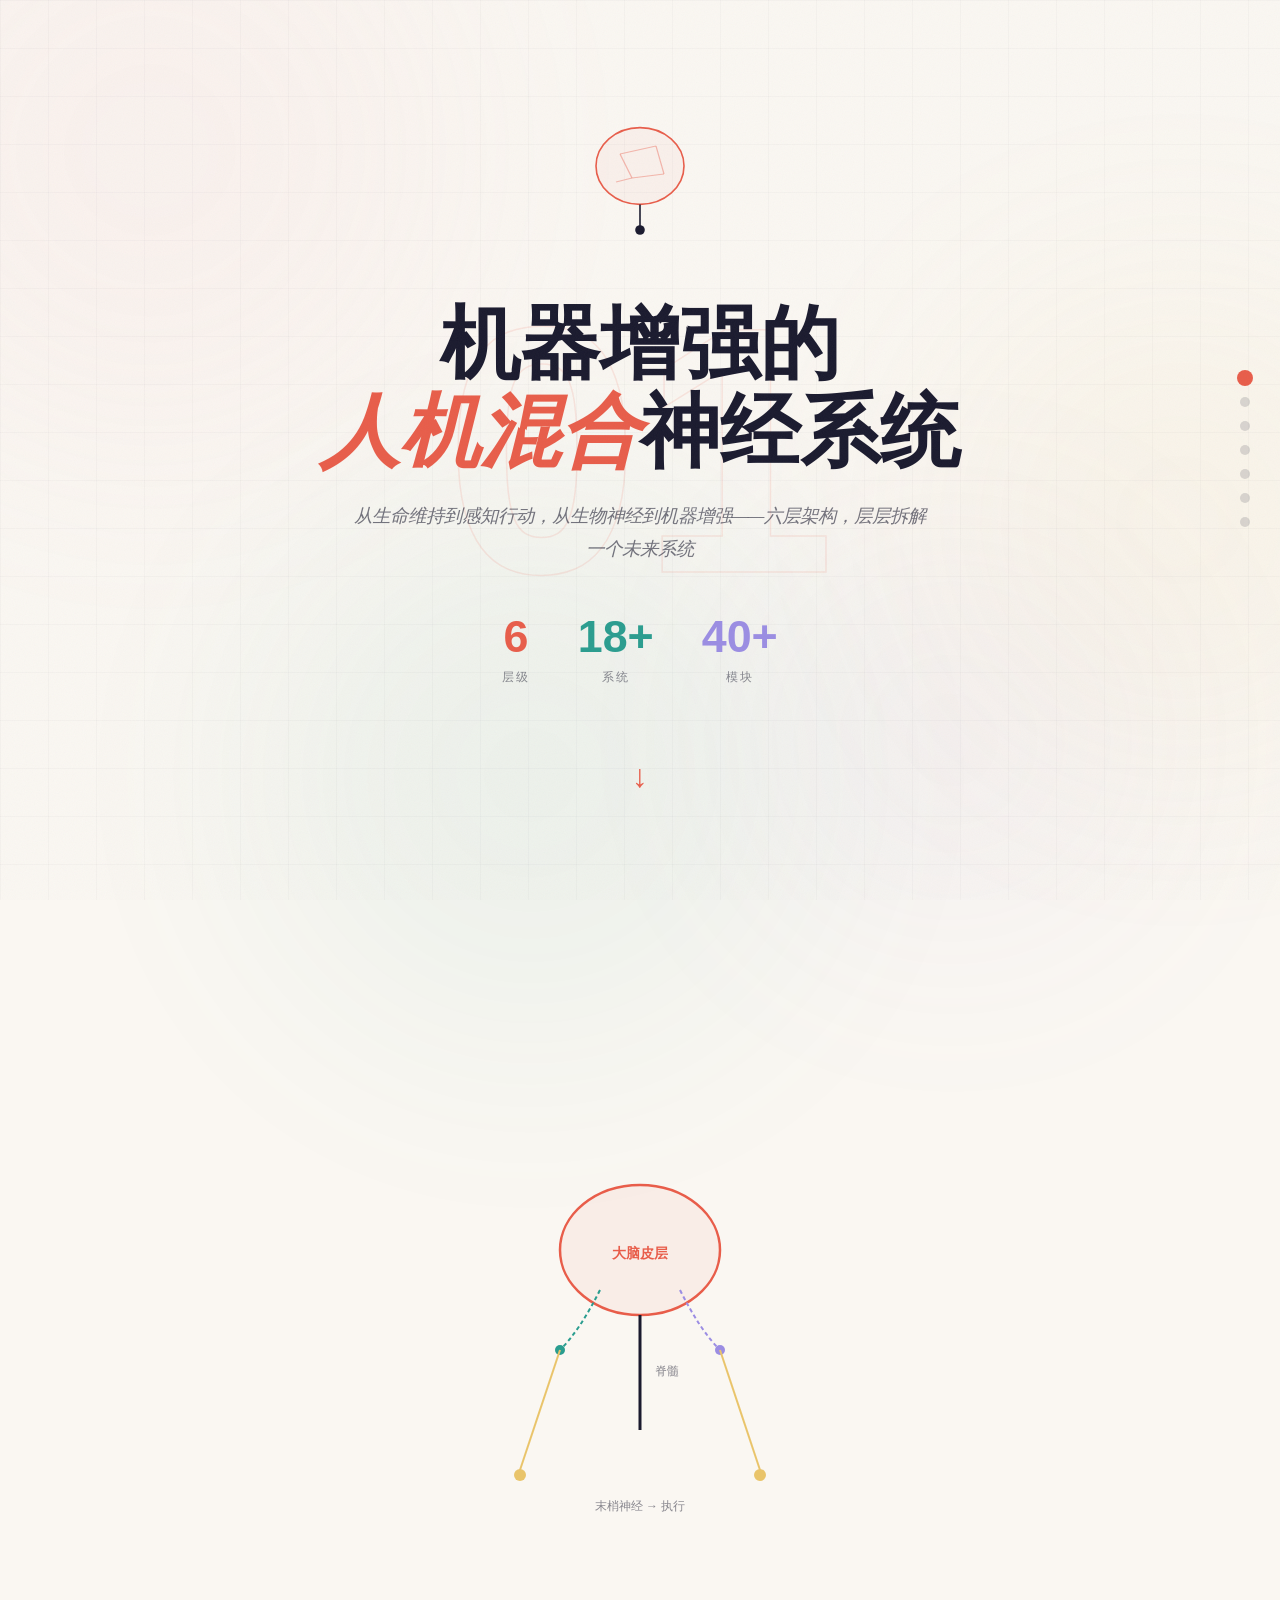
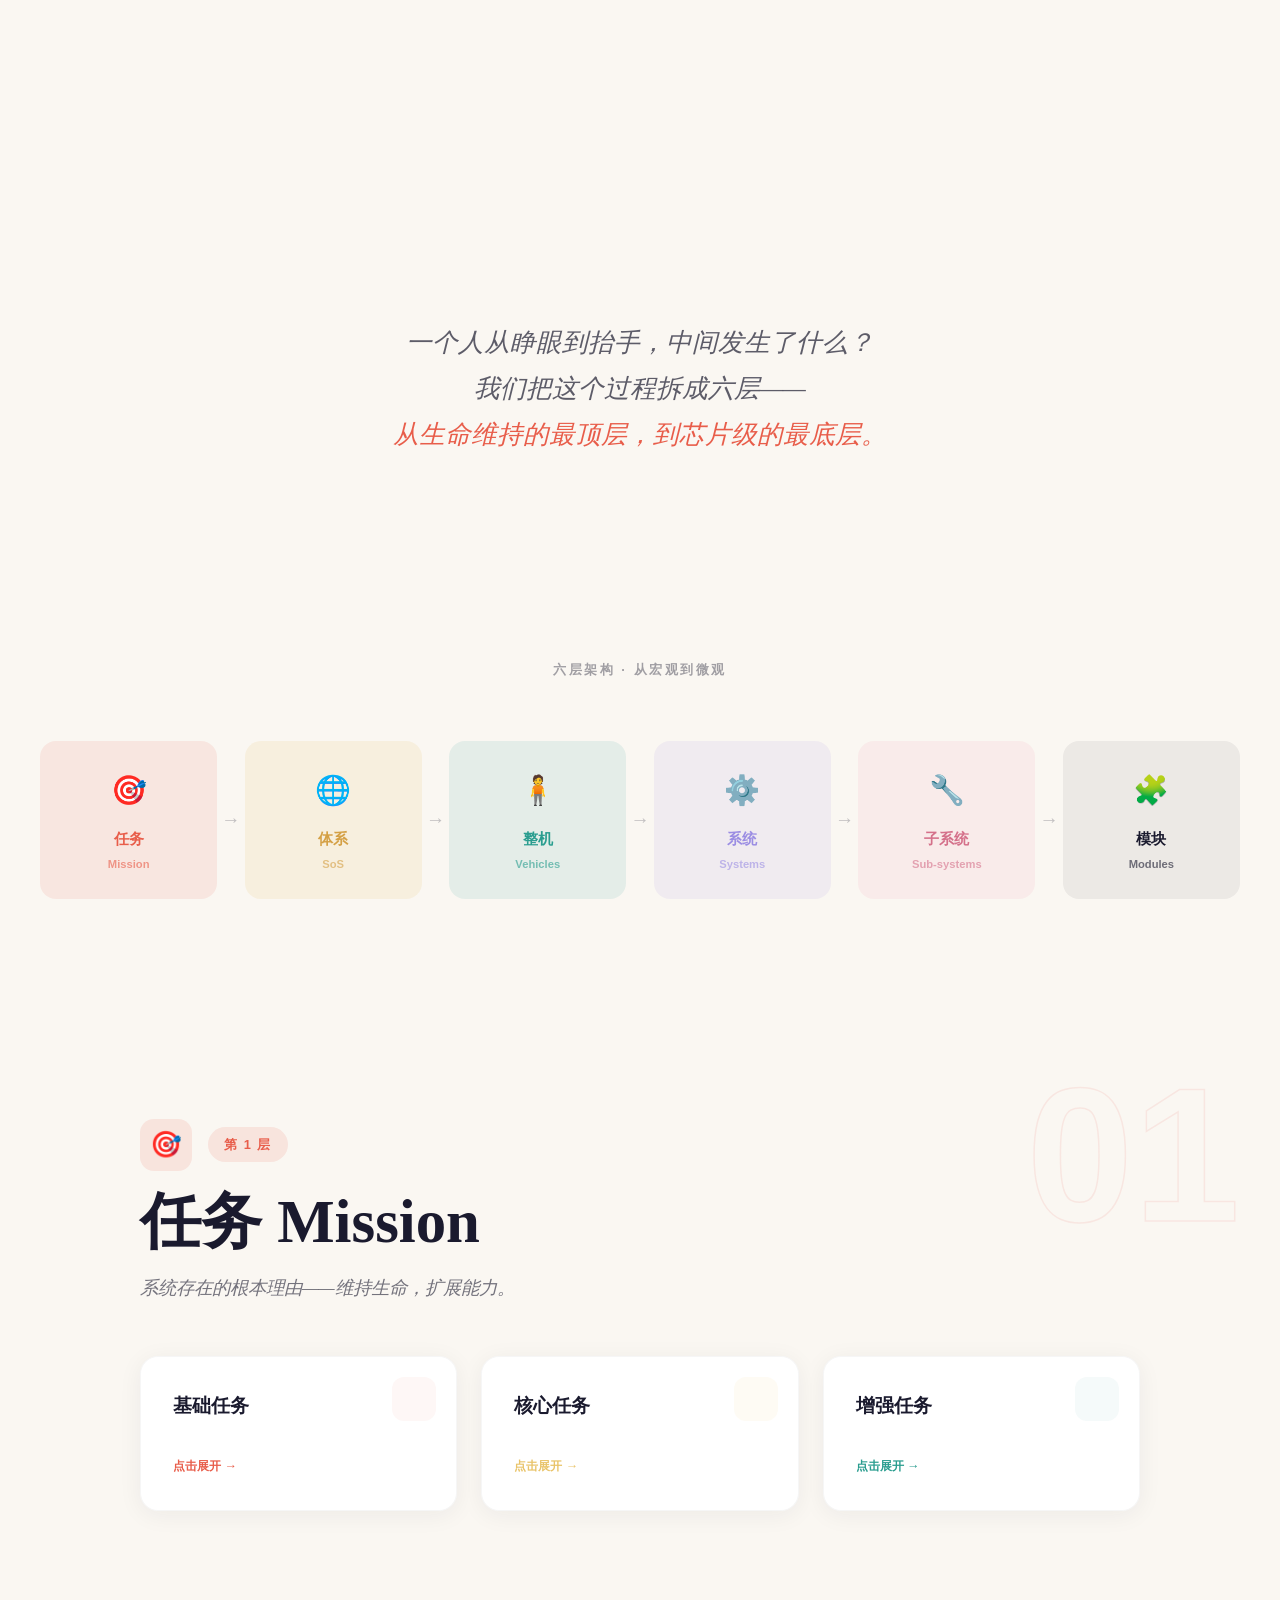
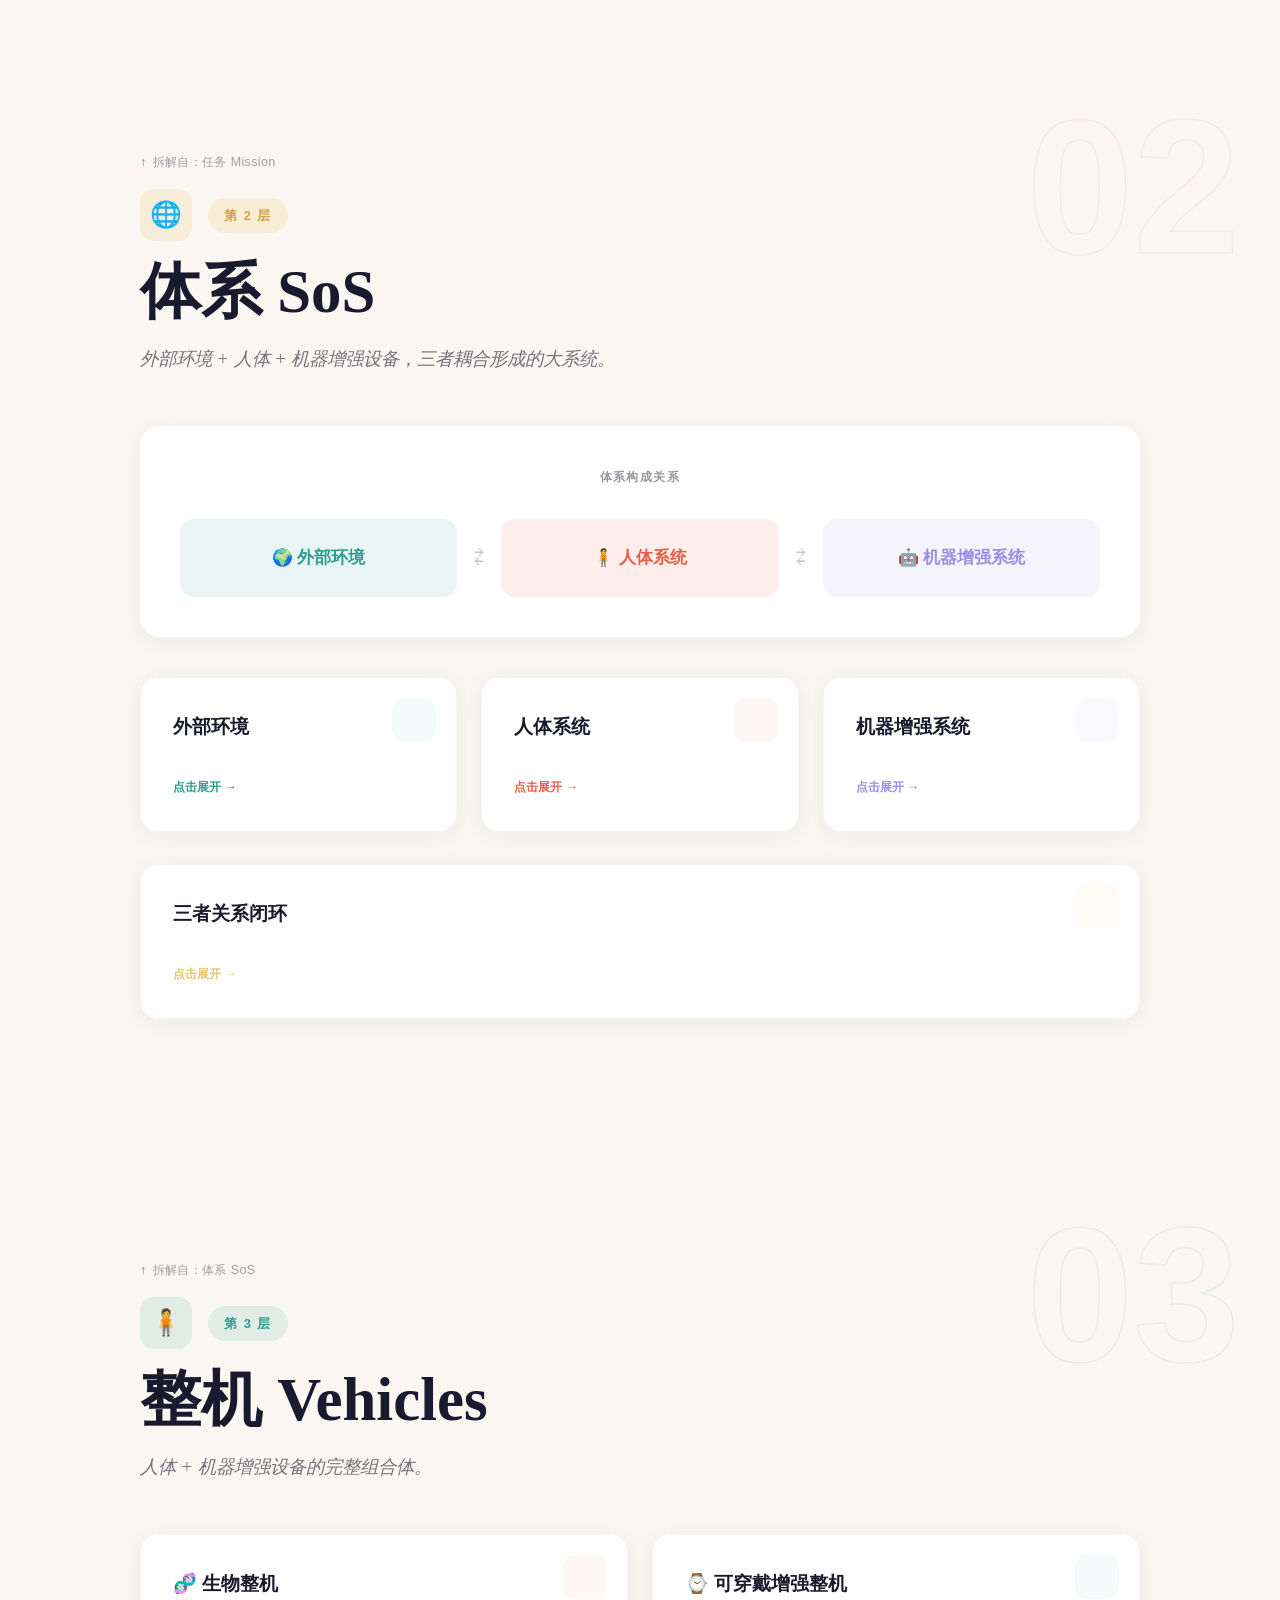
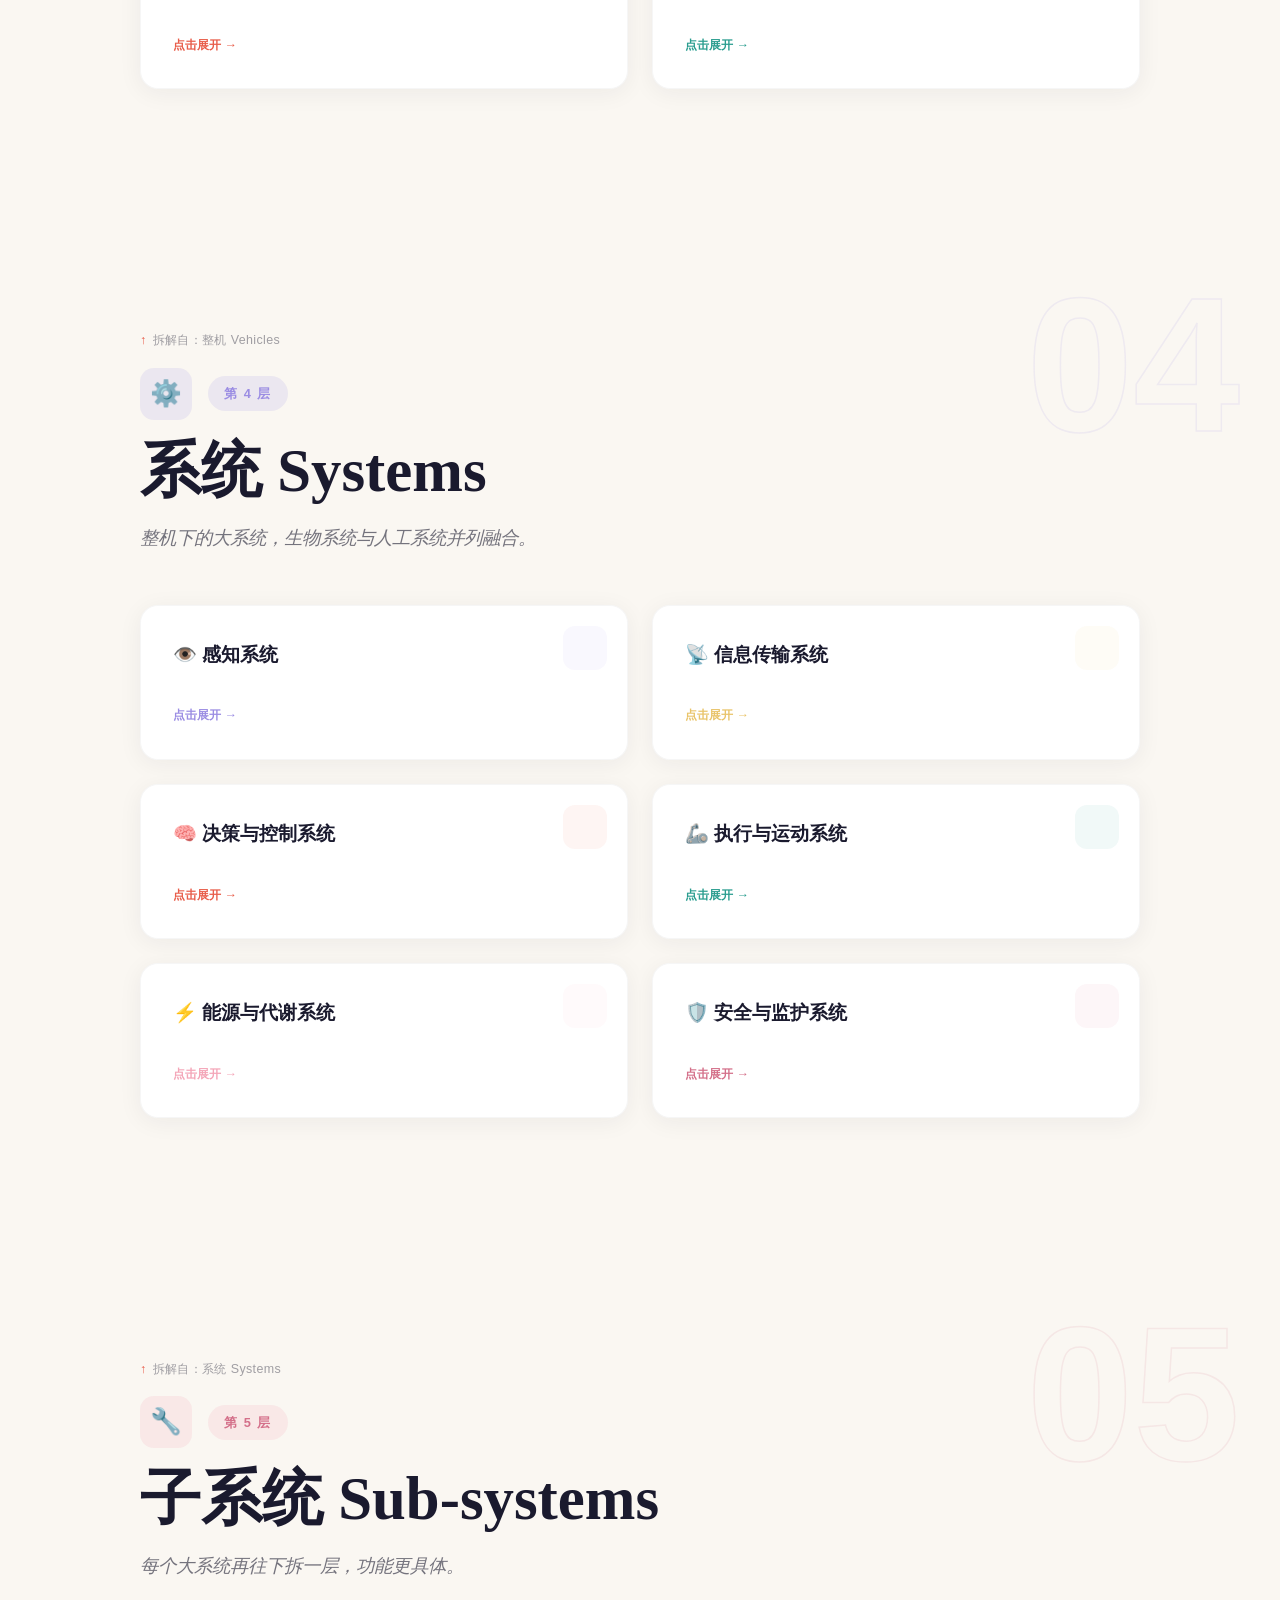
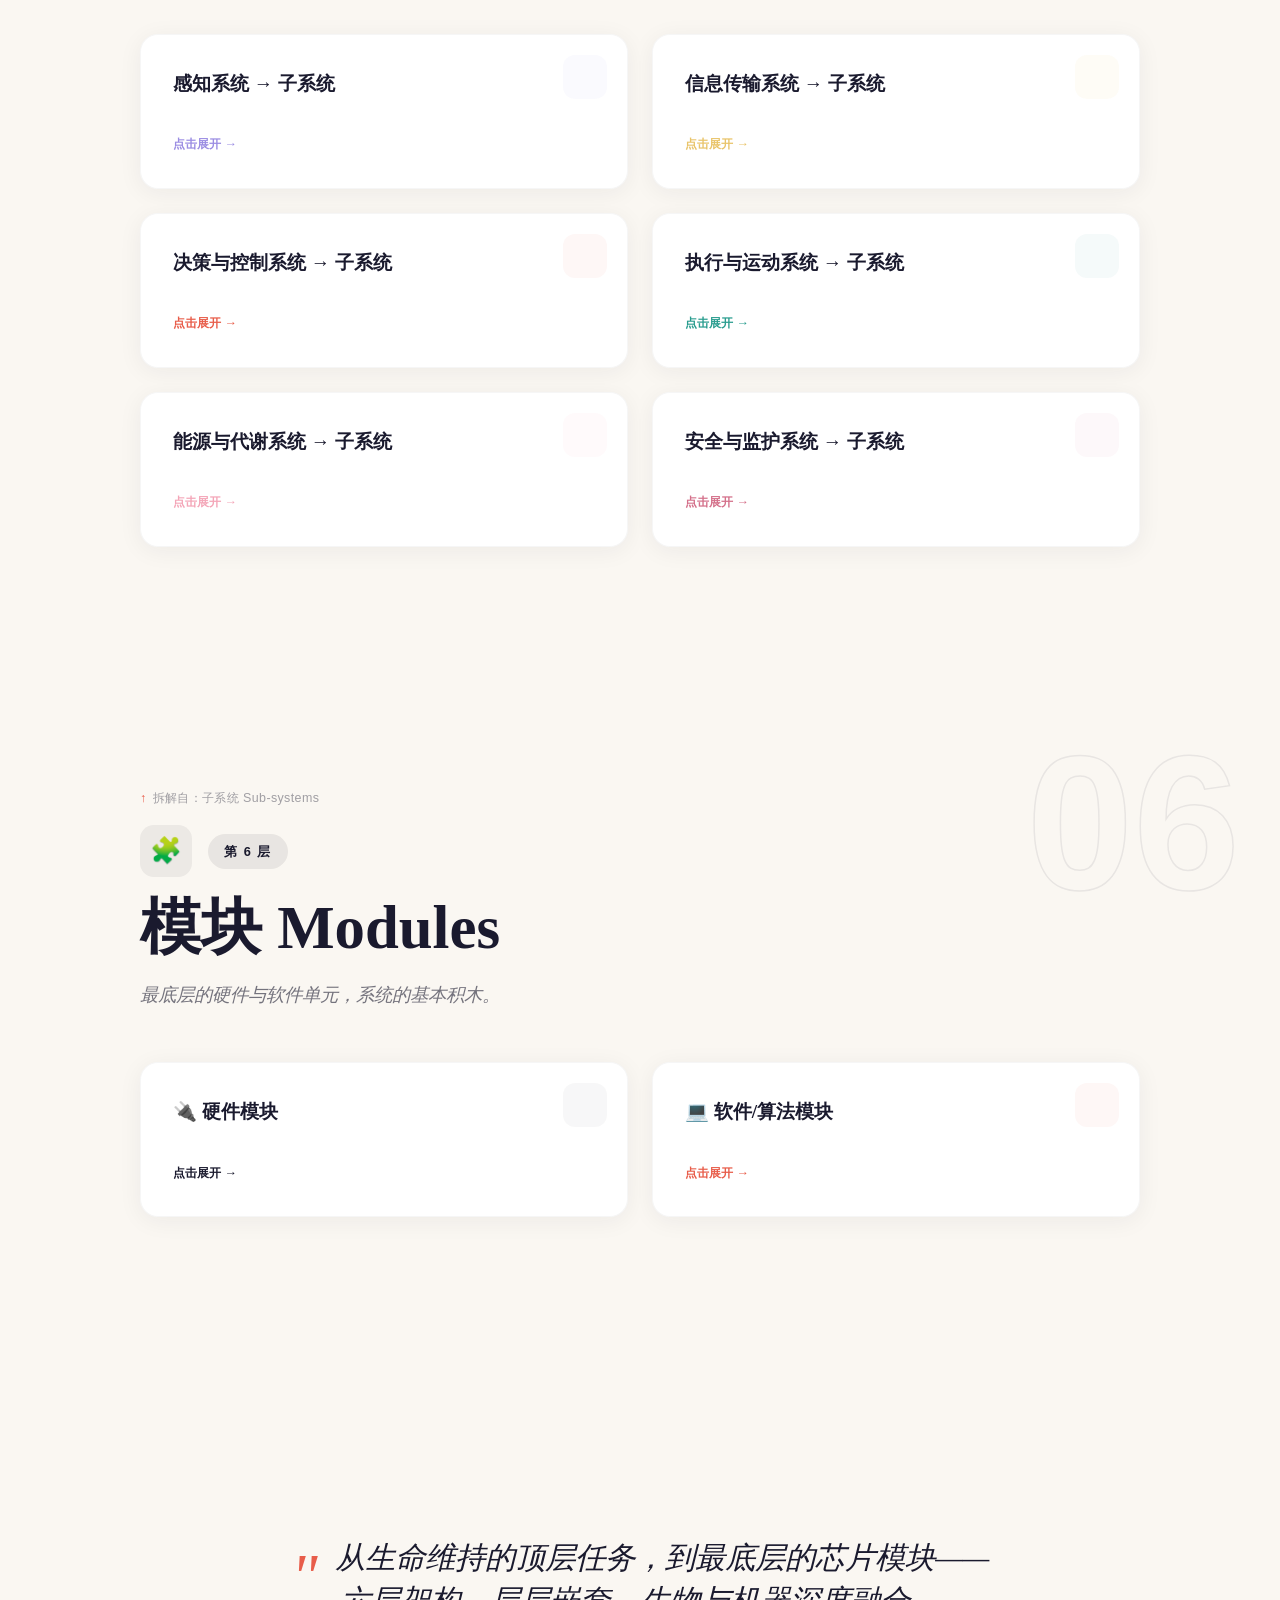
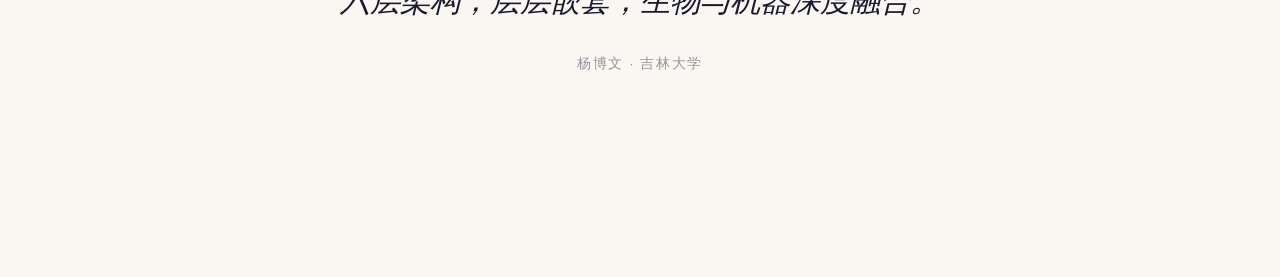
==== assignment1/index.html @ c796b241 "v6.2: 去掉深色反白+去掉右对齐+去掉右下角widget" ====
<!DOCTYPE html>
<html lang="zh-CN">
<head>
    <meta charset="UTF-8">
    <meta name="viewport" content="width=device-width, initial-scale=1.0">
    <title>机器增强的人机混合神经系统</title>
    <style>
        * { margin: 0; padding: 0; box-sizing: border-box; }

        :root {
            --cream: #faf7f2;
            --ink: #1a1a2e;
            --coral: #e85d4a;
            --teal: #2a9d8f;
            --sun: #e9c46a;
            --lavender: #9b8de3;
            --rose: #f4a6b8;
            --accent: var(--coral);
            --accent-rgb: 232, 93, 74;
        }

        html { scroll-behavior: smooth; }

        body {
            font-family: 'Georgia', 'Noto Serif SC', serif;
            background: var(--cream);
            color: var(--ink);
            line-height: 1.8;
            overflow-x: hidden;
            transition: background 0.8s ease;
        }

        /* 噪点颗粒层 */
        .grain {
            position: fixed;
            top: 0; left: 0; width: 100%; height: 100%;
            pointer-events: none;
            z-index: 9998;
            opacity: 0.04;
            background-image: url("data:image/svg+xml,%3Csvg viewBox='0 0 256 256' xmlns='http://www.w3.org/2000/svg'%3E%3Cfilter id='n'%3E%3CfeTurbulence type='fractalNoise' baseFrequency='0.9' numOctaves='4' stitchTiles='stitch'/%3E%3C/filter%3E%3Crect width='100%25' height='100%25' filter='url(%23n)'/%3E%3C/svg%3E");
            background-size: 256px 256px;
        }

        /* 背景网格 */
        body::before {
            content: '';
            position: fixed;
            top: 0; left: 0; width: 100%; height: 100%;
            background-image: 
                linear-gradient(rgba(26,26,46,0.025) 1px, transparent 1px),
                linear-gradient(90deg, rgba(26,26,46,0.025) 1px, transparent 1px);
            background-size: 48px 48px;
            z-index: -2;
        }

        /* 背景 blob - 极淡 */
        .bg-blob {
            position: fixed;
            border-radius: 50%;
            filter: blur(120px);
            opacity: 0.06;
            z-index: -1;
        }
        .blob-1 { width: 600px; height: 600px; background: var(--rose); top: -150px; left: -150px; }
        .blob-2 { width: 500px; height: 500px; background: var(--sun); top: 30%; right: -150px; }
        .blob-3 { width: 550px; height: 550px; background: var(--teal); bottom: -150px; left: 20%; }
        .blob-4 { width: 400px; height: 400px; background: var(--lavender); top: 60%; right: 10%; }

        /* 进度条 */
        .progress-bar {
            position: fixed;
            top: 0; left: 0;
            height: 3px;
            background: var(--accent);
            z-index: 1000;
            width: 0%;
            transition: width 0.1s ease, background 0.5s ease;
        }

        /* 侧边导航 */
        .side-nav {
            position: fixed;
            right: 30px;
            top: 50%;
            transform: translateY(-50%);
            display: flex;
            flex-direction: column;
            gap: 14px;
            z-index: 100;
        }
        .nav-dot {
            width: 10px; height: 10px;
            border-radius: 50%;
            background: rgba(26,26,46,0.15);
            cursor: pointer;
            transition: all 0.3s ease;
            position: relative;
        }
        .nav-dot:hover, .nav-dot.active {
            background: var(--accent);
            transform: scale(1.6);
            transition: background 0.5s ease;
        }
        .nav-dot::after {
            content: attr(data-label);
            position: absolute;
            right: 22px; top: 50%;
            transform: translateY(-50%);
            font-size: 0.72rem;
            white-space: nowrap;
            opacity: 0;
            transition: opacity 0.3s;
            background: var(--ink);
            color: white;
            padding: 4px 10px;
            border-radius: 4px;
            font-family: sans-serif;
        }
        .nav-dot:hover::after { opacity: 1; }

        /* Hero */
        .hero {
            min-height: 200vh;
            display: flex;
            flex-direction: column;
            position: relative;
        }

        .hero-top {
            min-height: 100vh;
            display: flex;
            flex-direction: column;
            justify-content: center;
            align-items: center;
            text-align: center;
            padding: 40px 20px;
        }

        /* 解剖层 */
        .hero-dissect {
            min-height: 100vh;
            display: flex;
            align-items: center;
            justify-content: center;
            padding: 40px 20px;
            position: sticky;
            top: 0;
        }
        .dissect-stage {
            position: relative;
            width: 100%;
            max-width: 600px;
            height: 400px;
        }
        .dissect-svg {
            width: 100%;
            height: 100%;
        }
        .dissect-label {
            position: absolute;
            font-family: sans-serif;
            font-size: 0.85rem;
            color: rgba(26,26,46,0.5);
            letter-spacing: 0.05em;
            opacity: 0;
            transition: opacity 0.5s ease;
        }
        .dissect-label.visible { opacity: 1; }
        .dissect-label.l1 { top: 10%; left: 10%; }
        .dissect-label.l2 { top: 35%; right: 10%; }
        .dissect-label.l3 { bottom: 20%; left: 15%; }

        /* 解剖各层 */
        .dissect-brain, .dissect-nerve, .dissect-spine, .dissect-limb {
            opacity: 0;
            transition: opacity 0.6s ease;
        }
        .dissect-brain.visible, .dissect-nerve.visible, .dissect-spine.visible, .dissect-limb.visible {
            opacity: 1;
        }

        /* 描边空心大字 */
        .hero-number-outline {
            position: absolute;
            font-size: 22rem;
            font-weight: 900;
            color: transparent;
            -webkit-text-stroke: 1.5px rgba(232,93,74,0.12);
            line-height: 1;
            z-index: 0;
            font-family: sans-serif;
        }

        .hero-visual {
            margin-bottom: 36px;
            position: relative;
            z-index: 1;
        }
        .hero-visual svg {
            width: 160px;
            height: 160px;
        }

        /* 神经网络动画 */
        .neural-node {
            fill: var(--coral);
            opacity: 0;
            animation: nodePulse 3s ease-in-out infinite;
        }
        .neural-node:nth-child(1) { animation-delay: 0s; }
        .neural-node:nth-child(2) { animation-delay: 0.5s; }
        .neural-node:nth-child(3) { animation-delay: 1s; }
        .neural-node:nth-child(4) { animation-delay: 1.5s; }
        .neural-node:nth-child(5) { animation-delay: 2s; }

        @keyframes nodePulse {
            0%, 100% { opacity: 0.3; r: 4; }
            50% { opacity: 1; r: 6; }
        }

        .neural-line {
            stroke: var(--accent);
            stroke-width: 1.5;
            opacity: 0.4;
            stroke-dasharray: 100;
            stroke-dashoffset: 100;
            animation: drawLine 2s ease-out forwards;
        }
        .neural-line:nth-of-type(1) { animation-delay: 0.2s; }
        .neural-line:nth-of-type(2) { animation-delay: 0.5s; }
        .neural-line:nth-of-type(3) { animation-delay: 0.8s; }
        .neural-line:nth-of-type(4) { animation-delay: 1.1s; }
        .neural-line:nth-of-type(5) { animation-delay: 1.4s; }

        @keyframes drawLine {
            to { stroke-dashoffset: 0; }
        }

        .signal-pulse {
            fill: var(--coral);
            opacity: 0;
        }
        .signal-pulse.animate {
            animation: signalFlow 2s ease-in-out infinite;
        }
        @keyframes signalFlow {
            0% { opacity: 0; transform: translateY(0); }
            20% { opacity: 1; }
            80% { opacity: 1; }
            100% { opacity: 0; transform: translateY(60px); }
        }

        .hero h1 {
            font-size: clamp(2.5rem, 8vw, 5rem);
            font-weight: 700;
            line-height: 1.1;
            margin-bottom: 24px;
            max-width: 900px;
            position: relative;
            z-index: 1;
        }
        .hero h1 em {
            font-style: italic;
            color: var(--accent);
            transition: color 0.5s ease;
        }
        .hero-sub {
            font-size: 1.15rem;
            color: rgba(26,26,46,0.6);
            max-width: 580px;
            margin-bottom: 48px;
            font-style: italic;
            position: relative;
            z-index: 1;
        }

        .hero-stats {
            display: flex;
            gap: 48px;
            margin-bottom: 60px;
            position: relative;
            z-index: 1;
        }
        .stat-item { text-align: center; }
        .stat-num {
            font-size: 2.8rem;
            font-weight: 700;
            line-height: 1;
            margin-bottom: 8px;
            font-family: sans-serif;
        }
        .stat-label {
            font-family: sans-serif;
            font-size: 0.75rem;
            color: rgba(26,26,46,0.5);
            letter-spacing: 0.15em;
            text-transform: uppercase;
        }
        .stat-item:nth-child(1) .stat-num { color: var(--coral); }
        .stat-item:nth-child(2) .stat-num { color: var(--teal); }
        .stat-item:nth-child(3) .stat-num { color: var(--lavender); }

        .hero-arrow {
            font-size: 2rem;
            color: var(--accent);
            animation: bounce 2s infinite;
            transition: color 0.5s ease;
        }
        @keyframes bounce {
            0%, 20%, 50%, 80%, 100% { transform: translateY(0); }
            40% { transform: translateY(-15px); }
            60% { transform: translateY(-7px); }
        }

        /* 导言 */
        .intro-section {
            padding: 120px 40px;
            text-align: center;
        }
        .intro-container {
            max-width: 700px;
            margin: 0 auto;
        }
        .intro-text {
            font-size: 1.6rem;
            line-height: 1.8;
            color: rgba(26,26,46,0.7);
            font-style: italic;
        }
        .intro-text em {
            color: var(--accent);
            font-style: italic;
        }

        /* 层级总览 - 横向流程图 */
        .overview-section {
            padding: 80px 40px;
            position: relative;
        }
        .overview-container {
            max-width: 1200px;
            margin: 0 auto;
        }
        .overview-title {
            text-align: center;
            font-family: sans-serif;
            font-size: 0.8rem;
            letter-spacing: 0.2em;
            text-transform: uppercase;
            color: rgba(26,26,46,0.4);
            margin-bottom: 40px;
            font-weight: 600;
        }
        .flowchart {
            display: flex;
            align-items: stretch;
            gap: 0;
            overflow-x: auto;
            padding: 20px 0;
        }
        .flow-node {
            flex: 1;
            min-width: 140px;
            text-align: center;
            padding: 24px 16px;
            border-radius: 16px;
            font-weight: 600;
            cursor: pointer;
            transition: all 0.3s ease;
            position: relative;
        }
        .flow-node:hover {
            transform: translateY(-4px);
            box-shadow: 0 8px 24px rgba(26,26,46,0.1);
        }
        .flow-node .node-icon {
            font-size: 1.8rem;
            display: block;
            margin-bottom: 8px;
        }
        .flow-node .node-name {
            font-size: 0.95rem;
            font-family: sans-serif;
        }
        .flow-node .node-en {
            font-size: 0.7rem;
            opacity: 0.6;
            font-family: sans-serif;
            margin-top: 2px;
        }
        .flow-arrow {
            display: flex;
            align-items: center;
            color: rgba(26,26,46,0.25);
            font-size: 1.2rem;
            padding: 0 4px;
            flex-shrink: 0;
        }
        .flow-node.h1 { background: rgba(232,93,74,0.1); color: var(--coral); }
        .flow-node.h2 { background: rgba(233,196,106,0.15); color: #d4a045; }
        .flow-node.h3 { background: rgba(42,157,143,0.1); color: var(--teal); }
        .flow-node.h4 { background: rgba(155,141,227,0.1); color: var(--lavender); }
        .flow-node.h5 { background: rgba(244,166,184,0.15); color: #d4708a; }
        .flow-node.h6 { background: rgba(26,26,46,0.06); color: var(--ink); }

        /* 通用 layer section */
        .layer-section {
            padding: 120px 40px;
            position: relative;
        }
        .layer-section::before {
            content: attr(data-number);
            position: absolute;
            right: 40px;
            top: 60px;
            font-size: 12rem;
            font-weight: 900;
            color: transparent;
            -webkit-text-stroke: 1.5px var(--layer-stroke, rgba(232,93,74,0.1));
            line-height: 1;
            z-index: 0;
            font-family: sans-serif;
            transition: -webkit-text-stroke 0.5s ease;
        }
        .layer-container {
            max-width: 1000px;
            margin: 0 auto;
            width: 100%;
            position: relative;
            z-index: 1;
        }

        .layer-header {
            display: flex;
            align-items: center;
            gap: 16px;
            margin-bottom: 16px;
        }

        .layer-breadcrumb {
            font-family: sans-serif;
            font-size: 0.78rem;
            color: rgba(26,26,46,0.4);
            margin-bottom: 16px;
            letter-spacing: 0.03em;
        }
        .layer-breadcrumb .crumb-arrow {
            color: var(--accent);
            margin-right: 6px;
        }
        .layer-icon {
            width: 52px;
            height: 52px;
            border-radius: 14px;
            display: flex;
            align-items: center;
            justify-content: center;
            font-size: 1.6rem;
            flex-shrink: 0;
        }
        .layer-number {
            font-family: sans-serif;
            font-size: 0.8rem;
            font-weight: 700;
            letter-spacing: 0.12em;
            display: inline-block;
            padding: 6px 16px;
            border-radius: 20px;
        }

        .layer-1 { --layer-color: rgba(232,93,74,0.08); --layer-stroke: rgba(232,93,74,0.1); }
        .layer-1 .layer-number { background: rgba(232,93,74,0.12); color: var(--coral); }
        .layer-1 .layer-icon { background: rgba(232,93,74,0.12); }

        .layer-2 { --layer-color: rgba(233,196,106,0.1); --layer-stroke: rgba(212,160,69,0.12); }
        .layer-2 .layer-number { background: rgba(233,196,106,0.18); color: #d4a045; }
        .layer-2 .layer-icon { background: rgba(233,196,106,0.18); }

        .layer-3 { --layer-color: rgba(42,157,143,0.08); --layer-stroke: rgba(42,157,143,0.1); }
        .layer-3 .layer-number { background: rgba(42,157,143,0.12); color: var(--teal); }
        .layer-3 .layer-icon { background: rgba(42,157,143,0.12); }

        .layer-4 { --layer-color: rgba(155,141,227,0.1); --layer-stroke: rgba(155,141,227,0.12); }
        .layer-4 .layer-number { background: rgba(155,141,227,0.15); color: var(--lavender); }
        .layer-4 .layer-icon { background: rgba(155,141,227,0.15); }

        .layer-5 { --layer-color: rgba(244,166,184,0.1); --layer-stroke: rgba(212,112,138,0.12); }
        .layer-5 .layer-number { background: rgba(244,166,184,0.18); color: #d4708a; }
        .layer-5 .layer-icon { background: rgba(244,166,184,0.18); }

        .layer-6 { --layer-color: rgba(26,26,46,0.05); --layer-stroke: rgba(26,26,46,0.08); }
        .layer-6 .layer-number { background: rgba(26,26,46,0.08); color: var(--ink); }
        .layer-6 .layer-icon { background: rgba(26,26,46,0.06); }

        .layer-title {
            font-size: clamp(2.2rem, 5.5vw, 3.8rem);
            font-weight: 700;
            margin-bottom: 16px;
            line-height: 1.15;
        }
        .layer-desc {
            font-size: 1.15rem;
            color: rgba(26,26,46,0.6);
            margin-bottom: 50px;
            max-width: 620px;
            font-style: italic;
        }

        /* 卡片 */
        .cards-grid {
            display: grid;
            gap: 24px;
        }
        .cards-2 { grid-template-columns: repeat(2, 1fr); }
        .cards-3 { grid-template-columns: repeat(3, 1fr); }

        .interactive-card {
            background: white;
            border-radius: 18px;
            padding: 32px;
            box-shadow: 0 4px 24px rgba(26,26,46,0.06);
            cursor: pointer;
            transition: all 0.4s cubic-bezier(0.175,0.885,0.32,1.275);
            position: relative;
            overflow: hidden;
            border: 1px solid rgba(26,26,46,0.04);
        }
        .interactive-card::before {
            content: '';
            position: absolute;
            top: 0; left: 0;
            width: 100%; height: 4px;
            background: var(--card-accent, var(--coral));
            transform: scaleX(0);
            transform-origin: left;
            transition: transform 0.4s ease;
        }
        .interactive-card::after {
            content: '';
            position: absolute;
            top: 20px; right: 20px;
            width: 44px; height: 44px;
            border-radius: 12px;
            background: var(--card-bg, rgba(232,93,74,0.08));
            opacity: 0.6;
        }
        .interactive-card:hover {
            transform: translateY(-6px);
            box-shadow: 0 16px 48px rgba(26,26,46,0.12);
        }
        .interactive-card:hover::before { transform: scaleX(1); }

        .card-title {
            font-size: 1.2rem;
            font-weight: 700;
            margin-bottom: 16px;
            position: relative;
            z-index: 1;
        }
        .card-content {
            max-height: 0;
            overflow: hidden;
            transition: max-height 0.5s ease;
        }
        .interactive-card.expanded .card-content {
            max-height: 1000px;
        }
        .card-text {
            color: rgba(26,26,46,0.7);
            font-size: 0.95rem;
            line-height: 1.7;
            margin-bottom: 12px;
        }
        .card-list {
            list-style: none;
            margin-top: 12px;
        }
        .card-list li {
            padding: 6px 0;
            color: rgba(26,26,46,0.7);
            font-size: 0.95rem;
            padding-left: 20px;
            position: relative;
        }
        .card-list li::before {
            content: '';
            position: absolute;
            left: 0; top: 14px;
            width: 6px; height: 6px;
            border-radius: 50%;
            background: var(--card-accent, var(--coral));
        }
        .card-hint {
            font-family: sans-serif;
            font-size: 0.78rem;
            color: var(--card-accent, var(--coral));
            margin-top: 16px;
            font-weight: 600;
        }

        /* 关系图 */
        .relation-diagram {
            background: white;
            border-radius: 20px;
            padding: 40px;
            box-shadow: 0 4px 24px rgba(26,26,46,0.06);
            margin: 40px 0;
        }
        .relation-title {
            font-family: sans-serif;
            font-size: 0.78rem;
            letter-spacing: 0.12em;
            text-transform: uppercase;
            color: rgba(26,26,46,0.45);
            text-align: center;
            margin-bottom: 30px;
            font-weight: 600;
        }
        .relation-flow {
            display: flex;
            justify-content: space-between;
            align-items: center;
            gap: 16px;
            flex-wrap: wrap;
        }
        .relation-node {
            flex: 1;
            min-width: 120px;
            text-align: center;
            padding: 24px 20px;
            border-radius: 14px;
            font-weight: 600;
            font-size: 1.05rem;
            transition: all 0.3s ease;
        }
        .relation-node:hover { transform: scale(1.05); }
        .relation-node.env { background: rgba(42,157,143,0.1); color: var(--teal); }
        .relation-node.body { background: rgba(232,93,74,0.1); color: var(--coral); }
        .relation-node.machine { background: rgba(155,141,227,0.1); color: var(--lavender); }
        .relation-arrow {
            font-size: 1.5rem;
            color: rgba(26,26,46,0.25);
        }

        /* 底部 */
        .footer {
            min-height: 60vh;
            display: flex;
            flex-direction: column;
            justify-content: center;
            align-items: center;
            text-align: center;
            padding: 100px 20px;
        }
        .footer-quote {
            font-size: 1.9rem;
            font-style: italic;
            max-width: 700px;
            margin-bottom: 30px;
            line-height: 1.4;
        }
        .footer-quote::before {
            content: '"';
            font-size: 4rem;
            color: var(--accent);
            line-height: 0;
            vertical-align: -30px;
            margin-right: 10px;
        }
        .footer-author {
            font-family: sans-serif;
            font-size: 0.85rem;
            color: rgba(26,26,46,0.45);
            letter-spacing: 0.12em;
        }

        /* 返回顶部 */
        .back-to-top {
            position: fixed;
            bottom: 30px;
            left: 30px;
            width: 46px;
            height: 46px;
            border-radius: 50%;
            background: var(--ink);
            color: white;
            display: flex;
            align-items: center;
            justify-content: center;
            font-size: 1.1rem;
            cursor: pointer;
            opacity: 0;
            visibility: hidden;
            transition: all 0.3s ease;
            z-index: 97;
            box-shadow: 0 4px 20px rgba(26,26,46,0.2);
            border: none;
        }
        .back-to-top.visible { opacity: 1; visibility: visible; }
        .back-to-top:hover { transform: translateY(-4px); background: var(--accent); }

        /* 滚动动画 */
        .reveal {
            opacity: 0;
            transform: translateY(40px);
            transition: opacity 0.8s ease, transform 0.8s ease;
        }
        .reveal.visible { opacity: 1; transform: translateY(0); }
        .reveal-delay-1 { transition-delay: 0.15s; }

        /* 响应式 */
        @media (max-width: 900px) {
            .side-nav { right: 12px; }
            .cards-2, .cards-3 { grid-template-columns: 1fr; }
            .layer-section { padding: 80px 24px; }
            .layer-section::before { font-size: 6rem; right: 16px; top: 30px; }
            .relation-flow { flex-direction: column; }
            .relation-arrow { transform: rotate(90deg); }
            .hero-stats { gap: 24px; }
            .stat-num { font-size: 1.8rem; }
            .flowchart { flex-direction: column; align-items: center; }
            .flow-arrow { transform: rotate(90deg); padding: 8px 0; }
            .flow-node { width: 100%; max-width: 280px; }
            .hero-number-outline { font-size: 10rem; }
        }
    </style>
</head>
<body>
    <div class="grain"></div>

    <div class="bg-blob blob-1" id="blob1"></div>
    <div class="bg-blob blob-2" id="blob2"></div>
    <div class="bg-blob blob-3" id="blob3"></div>
    <div class="bg-blob blob-4" id="blob4"></div>

    <div class="progress-bar" id="progressBar"></div>

    <nav class="side-nav">
        <div class="nav-dot active" data-target="hero" data-label="开头"></div>
        <div class="nav-dot" data-target="layer1" data-label="任务"></div>
        <div class="nav-dot" data-target="layer2" data-label="体系"></div>
        <div class="nav-dot" data-target="layer3" data-label="整机"></div>
        <div class="nav-dot" data-target="layer4" data-label="系统"></div>
        <div class="nav-dot" data-target="layer5" data-label="子系统"></div>
        <div class="nav-dot" data-target="layer6" data-label="模块"></div>
    </nav>

    <!-- Hero -->
    <section class="hero" id="hero">
        <div class="hero-top">
            <div class="hero-number-outline">01</div>
            
            <div class="hero-visual">
                <svg viewBox="0 0 200 200" fill="none" xmlns="http://www.w3.org/2000/svg">
                    <ellipse cx="100" cy="90" rx="55" ry="48" stroke="#e85d4a" stroke-width="2" fill="rgba(232,93,74,0.04)"/>
                    <line class="neural-line" x1="75" y1="75" x2="120" y2="65" stroke="#e85d4a" stroke-width="1.5"/>
                    <line class="neural-line" x1="75" y1="75" x2="90" y2="105" stroke="#2a9d8f" stroke-width="1.5"/>
                    <line class="neural-line" x1="120" y1="65" x2="130" y2="100" stroke="#9b8de3" stroke-width="1.5"/>
                    <line class="neural-line" x1="90" y1="105" x2="130" y2="100" stroke="#e9c46a" stroke-width="1.5"/>
                    <line class="neural-line" x1="90" y1="105" x2="70" y2="110" stroke="#f4a6b8" stroke-width="1.5"/>
                    <circle class="neural-node" cx="75" cy="75" r="5" fill="#e85d4a"/>
                    <circle class="neural-node" cx="120" cy="65" r="5" fill="#2a9d8f"/>
                    <circle class="neural-node" cx="90" cy="105" r="5" fill="#e9c46a"/>
                    <circle class="neural-node" cx="130" cy="100" r="5" fill="#9b8de3"/>
                    <circle class="neural-node" cx="70" cy="110" r="4" fill="#f4a6b8"/>
                    <line x1="100" y1="138" x2="100" y2="165" stroke="#1a1a2e" stroke-width="2"/>
                    <circle class="signal-pulse animate" cx="100" cy="140" r="4" fill="#e85d4a"/>
                    <circle cx="100" cy="170" r="6" fill="#1a1a2e"/>
                </svg>
            </div>

            <h1>机器增强的<br><em>人机混合</em>神经系统</h1>
            <p class="hero-sub">从生命维持到感知行动，从生物神经到机器增强——六层架构，层层拆解一个未来系统</p>
            
            <div class="hero-stats">
                <div class="stat-item">
                    <div class="stat-num" data-count="6">0</div>
                    <div class="stat-label">层级</div>
                </div>
                <div class="stat-item">
                    <div class="stat-num" data-count="18" data-suffix="+">0</div>
                    <div class="stat-label">系统</div>
                </div>
                <div class="stat-item">
                    <div class="stat-num" data-count="40" data-suffix="+">0</div>
                    <div class="stat-label">模块</div>
                </div>
            </div>

            <div class="hero-arrow">↓</div>
        </div>

        <!-- 解剖层：滚动逐步展开 -->
        <div class="hero-dissect">
            <div class="dissect-stage">
                <svg class="dissect-svg" viewBox="0 0 400 400" fill="none">
                    <!-- 大脑 -->
                    <g class="dissect-brain" id="dissectBrain">
                        <ellipse cx="200" cy="100" rx="80" ry="65" stroke="#e85d4a" stroke-width="2.5" fill="rgba(232,93,74,0.06)"/>
                        <text x="200" y="108" text-anchor="middle" font-family="sans-serif" font-size="14" fill="#e85d4a" font-weight="600">大脑皮层</text>
                    </g>
                    <!-- 神经连线 -->
                    <g class="dissect-nerve" id="dissectNerve">
                        <path d="M160,140 Q140,180 120,200" stroke="#2a9d8f" stroke-width="2" fill="none" stroke-dasharray="4,3"/>
                        <path d="M240,140 Q260,180 280,200" stroke="#9b8de3" stroke-width="2" fill="none" stroke-dasharray="4,3"/>
                        <circle cx="120" cy="200" r="5" fill="#2a9d8f"/>
                        <circle cx="280" cy="200" r="5" fill="#9b8de3"/>
                    </g>
                    <!-- 脊髓 -->
                    <g class="dissect-spine" id="dissectSpine">
                        <line x1="200" y1="165" x2="200" y2="280" stroke="#1a1a2e" stroke-width="3"/>
                        <text x="215" y="225" font-family="sans-serif" font-size="12" fill="rgba(26,26,46,0.5)">脊髓</text>
                    </g>
                    <!-- 末梢/四肢 -->
                    <g class="dissect-limb" id="dissectLimb">
                        <path d="M120,200 Q100,260 80,320" stroke="#e9c46a" stroke-width="2" fill="none"/>
                        <path d="M280,200 Q300,260 320,320" stroke="#e9c46a" stroke-width="2" fill="none"/>
                        <circle cx="80" cy="325" r="6" fill="#e9c46a"/>
                        <circle cx="320" cy="325" r="6" fill="#e9c46a"/>
                        <text x="200" y="360" text-anchor="middle" font-family="sans-serif" font-size="12" fill="rgba(26,26,46,0.5)">末梢神经 → 执行</text>
                    </g>
                </svg>
            </div>
        </div>
    </section>

    <!-- 导言 -->
    <section class="intro-section">
        <div class="intro-container reveal">
            <p class="intro-text">
                一个人从睁眼到抬手，中间发生了什么？<br>
                我们把这个过程拆成六层——<br>
                <em>从生命维持的最顶层，到芯片级的最底层。</em>
            </p>
        </div>
    </section>

    <!-- 层级总览 - 横向流程图 -->
    <section class="overview-section" id="overview">
        <div class="overview-container reveal">
            <div class="overview-title">六层架构 · 从宏观到微观</div>
            <div class="flowchart">
                <div class="flow-node h1" data-target="layer1">
                    <span class="node-icon">🎯</span>
                    <div class="node-name">任务</div>
                    <div class="node-en">Mission</div>
                </div>
                <div class="flow-arrow">→</div>
                <div class="flow-node h2" data-target="layer2">
                    <span class="node-icon">🌐</span>
                    <div class="node-name">体系</div>
                    <div class="node-en">SoS</div>
                </div>
                <div class="flow-arrow">→</div>
                <div class="flow-node h3" data-target="layer3">
                    <span class="node-icon">🧍</span>
                    <div class="node-name">整机</div>
                    <div class="node-en">Vehicles</div>
                </div>
                <div class="flow-arrow">→</div>
                <div class="flow-node h4" data-target="layer4">
                    <span class="node-icon">⚙️</span>
                    <div class="node-name">系统</div>
                    <div class="node-en">Systems</div>
                </div>
                <div class="flow-arrow">→</div>
                <div class="flow-node h5" data-target="layer5">
                    <span class="node-icon">🔧</span>
                    <div class="node-name">子系统</div>
                    <div class="node-en">Sub-systems</div>
                </div>
                <div class="flow-arrow">→</div>
                <div class="flow-node h6" data-target="layer6">
                    <span class="node-icon">🧩</span>
                    <div class="node-name">模块</div>
                    <div class="node-en">Modules</div>
                </div>
            </div>
        </div>
    </section>

    <!-- 第1层：任务 -->
    <section class="layer-section layer-1" id="layer1" data-number="01" data-accent="coral">
        <div class="layer-container reveal">
            <div class="layer-header">
                <div class="layer-icon">🎯</div>
                <div class="layer-number">第 1 层</div>
            </div>
            <h2 class="layer-title">任务 Mission</h2>
            <p class="layer-desc">系统存在的根本理由——维持生命，扩展能力。</p>
            
            <div class="cards-grid cards-3">
                <div class="interactive-card" style="--card-accent: var(--coral); --card-bg: rgba(232,93,74,0.08);">
                    <div class="card-title">基础任务</div>
                    <div class="card-content">
                        <p class="card-text">维持人体生命活动稳态，这是系统存在的底线：</p>
                        <ul class="card-list">
                            <li>维持呼吸、循环、体温等生命体征稳定</li>
                            <li>基础神经反射与自稳态调节</li>
                            <li>日常感知与运动控制</li>
                        </ul>
                    </div>
                    <div class="card-hint">点击展开 →</div>
                </div>
                <div class="interactive-card" style="--card-accent: var(--sun); --card-bg: rgba(233,196,106,0.12);">
                    <div class="card-title">核心任务</div>
                    <div class="card-content">
                        <p class="card-text">完成"感知—决策—行动"闭环：</p>
                        <ul class="card-list">
                            <li>感知外部环境</li>
                            <li>神经中枢处理</li>
                            <li>躯体行动响应</li>
                        </ul>
                    </div>
                    <div class="card-hint">点击展开 →</div>
                </div>
                <div class="interactive-card" style="--card-accent: var(--teal); --card-bg: rgba(42,157,143,0.08);">
                    <div class="card-title">增强任务</div>
                    <div class="card-content">
                        <p class="card-text">通过机器增强扩展人的能力边界：</p>
                        <ul class="card-list">
                            <li>超越人体生理极限的感知（红外/超声波）</li>
                            <li>超越肌肉极限的力量输出</li>
                            <li>超越生物记忆的信息存储与调用</li>
                        </ul>
                    </div>
                    <div class="card-hint">点击展开 →</div>
                </div>
            </div>
        </div>
    </section>

    <!-- 第2层：体系 -->
    <section class="layer-section layer-2" id="layer2" data-number="02" data-accent="sun">
        <div class="layer-container reveal">
            <div class="layer-breadcrumb"><span class="crumb-arrow">↑</span>拆解自：任务 Mission</div>
            <div class="layer-header">
                <div class="layer-icon">🌐</div>
                <div class="layer-number">第 2 层</div>
            </div>
            <h2 class="layer-title">体系 SoS</h2>
            <p class="layer-desc">外部环境 + 人体 + 机器增强设备，三者耦合形成的大系统。</p>
            
            <div class="relation-diagram">
                <div class="relation-title">体系构成关系</div>
                <div class="relation-flow">
                    <div class="relation-node env">🌍 外部环境</div>
                    <div class="relation-arrow">⇄</div>
                    <div class="relation-node body">🧍 人体系统</div>
                    <div class="relation-arrow">⇄</div>
                    <div class="relation-node machine">🤖 机器增强系统</div>
                </div>
            </div>
            
            <div class="cards-grid cards-3">
                <div class="interactive-card" style="--card-accent: var(--teal); --card-bg: rgba(42,157,143,0.08);">
                    <div class="card-title">外部环境</div>
                    <div class="card-content">
                        <ul class="card-list">
                            <li>物理世界：光、声、力、温度</li>
                            <li>信息世界：互联网、云服务</li>
                            <li>社会环境：其他人、设备网络</li>
                        </ul>
                    </div>
                    <div class="card-hint">点击展开 →</div>
                </div>
                <div class="interactive-card" style="--card-accent: var(--coral); --card-bg: rgba(232,93,74,0.08);">
                    <div class="card-title">人体系统</div>
                    <div class="card-content">
                        <ul class="card-list">
                            <li>天然的生物神经系统</li>
                            <li>感知器官</li>
                            <li>运动系统</li>
                        </ul>
                    </div>
                    <div class="card-hint">点击展开 →</div>
                </div>
                <div class="interactive-card" style="--card-accent: var(--lavender); --card-bg: rgba(155,141,227,0.08);">
                    <div class="card-title">机器增强系统</div>
                    <div class="card-content">
                        <ul class="card-list">
                            <li>人工神经接口</li>
                            <li>计算单元</li>
                            <li>执行机构</li>
                            <li>云端服务</li>
                        </ul>
                    </div>
                    <div class="card-hint">点击展开 →</div>
                </div>
            </div>
            
            <div style="margin-top: 32px;">
                <div class="interactive-card" style="--card-accent: var(--sun); --card-bg: rgba(233,196,106,0.12);">
                    <div class="card-title">三者关系闭环</div>
                    <div class="card-content">
                        <p class="card-text">环境刺激 → 人体感知 + 机器感知融合 → 中枢决策（生物+人工混合）→ 人体行动 + 机器辅助行动 → 反作用于环境</p>
                    </div>
                    <div class="card-hint">点击展开 →</div>
                </div>
            </div>
        </div>
    </section>

    <!-- 第3层：整机 -->
    <section class="layer-section layer-3" id="layer3" data-number="03" data-accent="teal">
        <div class="layer-container reveal">
            <div class="layer-breadcrumb"><span class="crumb-arrow">↑</span>拆解自：体系 SoS</div>
            <div class="layer-header">
                <div class="layer-icon">🧍</div>
                <div class="layer-number">第 3 层</div>
            </div>
            <h2 class="layer-title">整机 Vehicles</h2>
            <p class="layer-desc">人体 + 机器增强设备的完整组合体。</p>
            
            <div class="cards-grid cards-2">
                <div class="interactive-card" style="--card-accent: var(--coral); --card-bg: rgba(232,93,74,0.08);">
                    <div class="card-title">🧬 生物整机</div>
                    <div class="card-content">
                        <p class="card-text">人体本身就是最精密的整机：</p>
                        <ul class="card-list">
                            <li>骨骼框架</li>
                            <li>肌肉驱动</li>
                            <li>神经通信</li>
                            <li>内脏器官</li>
                        </ul>
                    </div>
                    <div class="card-hint">点击展开 →</div>
                </div>
                <div class="interactive-card" style="--card-accent: var(--teal); --card-bg: rgba(42,157,143,0.08);">
                    <div class="card-title">⌚ 可穿戴增强整机</div>
                    <div class="card-content">
                        <p class="card-text">根据任务需求灵活配置的设备组合：</p>
                        <ul class="card-list">
                            <li>头戴式：EEG头环、AR眼镜、听觉增强耳麦</li>
                            <li>躯干式：腰挂/胸挂边缘计算主机、电源模块</li>
                            <li>四肢式：上肢机械臂、下肢助力腿、手部触觉反馈手套</li>
                            <li>植入式：脑机接口芯片、周围神经接口</li>
                        </ul>
                    </div>
                    <div class="card-hint">点击展开 →</div>
                </div>
            </div>
        </div>
    </section>

    <!-- 第4层：系统 -->
    <section class="layer-section layer-4" id="layer4" data-number="04" data-accent="lavender">
        <div class="layer-container reveal">
            <div class="layer-breadcrumb"><span class="crumb-arrow">↑</span>拆解自：整机 Vehicles</div>
            <div class="layer-header">
                <div class="layer-icon">⚙️</div>
                <div class="layer-number">第 4 层</div>
            </div>
            <h2 class="layer-title">系统 Systems</h2>
            <p class="layer-desc">整机下的大系统，生物系统与人工系统并列融合。</p>
            
            <div class="cards-grid cards-2">
                <div class="interactive-card" style="--card-accent: var(--lavender); --card-bg: rgba(155,141,227,0.1);">
                    <div class="card-title">👁️ 感知系统</div>
                    <div class="card-content">
                        <ul class="card-list">
                            <li>生物感知：眼、耳、鼻、舌、皮肤本体感受器</li>
                            <li>人工感知：红外摄像头、麦克风阵列、压力传感器、GPS、环境监测传感器</li>
                        </ul>
                    </div>
                    <div class="card-hint">点击展开 →</div>
                </div>
                <div class="interactive-card" style="--card-accent: var(--sun); --card-bg: rgba(233,196,106,0.1);">
                    <div class="card-title">📡 信息传输系统</div>
                    <div class="card-content">
                        <ul class="card-list">
                            <li>生物传输：传入神经、传出神经</li>
                            <li>人工传输：无线通信模块、植入式导线、蓝牙/WiFi</li>
                        </ul>
                    </div>
                    <div class="card-hint">点击展开 →</div>
                </div>
                <div class="interactive-card" style="--card-accent: var(--coral); --card-bg: rgba(232,93,74,0.1);">
                    <div class="card-title">🧠 决策与控制系统</div>
                    <div class="card-content">
                        <ul class="card-list">
                            <li>生物决策：大脑皮层、脊髓反射</li>
                            <li>人工决策：边缘计算单元、AI推理模型、云端协同决策</li>
                        </ul>
                    </div>
                    <div class="card-hint">点击展开 →</div>
                </div>
                <div class="interactive-card" style="--card-accent: var(--teal); --card-bg: rgba(42,157,143,0.1);">
                    <div class="card-title">🦾 执行与运动系统</div>
                    <div class="card-content">
                        <ul class="card-list">
                            <li>生物执行：骨骼肌、关节</li>
                            <li>人工执行：外骨骼电机、机械驱动器、电刺激器</li>
                        </ul>
                    </div>
                    <div class="card-hint">点击展开 →</div>
                </div>
                <div class="interactive-card" style="--card-accent: var(--rose); --card-bg: rgba(244,166,184,0.1);">
                    <div class="card-title">⚡ 能源与代谢系统</div>
                    <div class="card-content">
                        <ul class="card-list">
                            <li>生物能源：消化系统、循环系统、ATP代谢</li>
                            <li>人工能源：电池组、无线充电、能量采集（运动发电、体温发电）</li>
                        </ul>
                    </div>
                    <div class="card-hint">点击展开 →</div>
                </div>
                <div class="interactive-card" style="--card-accent: #d4708a; --card-bg: rgba(212,112,138,0.1);">
                    <div class="card-title">🛡️ 安全与监护系统</div>
                    <div class="card-content">
                        <ul class="card-list">
                            <li>生物安全：免疫系统、疼痛反射、自稳态调节</li>
                            <li>人工安全：过压保护、热管理、故障熔断、医疗监测算法</li>
                        </ul>
                    </div>
                    <div class="card-hint">点击展开 →</div>
                </div>
            </div>
        </div>
    </section>

    <!-- 第5层：子系统 -->
    <section class="layer-section layer-5" id="layer5" data-number="05" data-accent="rose">
        <div class="layer-container reveal">
            <div class="layer-breadcrumb"><span class="crumb-arrow">↑</span>拆解自：系统 Systems</div>
            <div class="layer-header">
                <div class="layer-icon">🔧</div>
                <div class="layer-number">第 5 层</div>
            </div>
            <h2 class="layer-title">子系统 Sub-systems</h2>
            <p class="layer-desc">每个大系统再往下拆一层，功能更具体。</p>
            
            <div class="cards-grid cards-2">
                <div class="interactive-card" style="--card-accent: var(--lavender); --card-bg: rgba(155,141,227,0.08);">
                    <div class="card-title">感知系统 → 子系统</div>
                    <div class="card-content">
                        <ul class="card-list">
                            <li>视觉子系统：生物视网膜 + 人工摄像头 + 图像预处理</li>
                            <li>听觉子系统：生物耳蜗 + 人工麦克风阵列 + 降噪算法</li>
                            <li>触觉子系统：皮肤感受器 + 人工压力/温度传感器 + 力反馈映射</li>
                            <li>本体感觉子系统：前庭器官 + IMU惯性测量单元</li>
                        </ul>
                    </div>
                    <div class="card-hint">点击展开 →</div>
                </div>
                <div class="interactive-card" style="--card-accent: var(--sun); --card-bg: rgba(233,196,106,0.1);">
                    <div class="card-title">信息传输系统 → 子系统</div>
                    <div class="card-content">
                        <ul class="card-list">
                            <li>神经接口子系统：电极阵列、信号放大、阻抗匹配</li>
                            <li>无线传输子系统：蓝牙模块、NFC、数据压缩</li>
                            <li>有线植入子系统：植入式导线、绝缘封装、生物相容涂层</li>
                        </ul>
                    </div>
                    <div class="card-hint">点击展开 →</div>
                </div>
                <div class="interactive-card" style="--card-accent: var(--coral); --card-bg: rgba(232,93,74,0.08);">
                    <div class="card-title">决策与控制系统 → 子系统</div>
                    <div class="card-content">
                        <ul class="card-list">
                            <li>信号解扣子系统：EEG/EMG降噪、特征提取、模式分类</li>
                            <li>混合决策子系统：生物-人工信号融合、权重分配、冲突仲裁</li>
                            <li>预测控制子系统：运动意图预测、前馈补偿、延迟补偿</li>
                        </ul>
                    </div>
                    <div class="card-hint">点击展开 →</div>
                </div>
                <div class="interactive-card" style="--card-accent: var(--teal); --card-bg: rgba(42,157,143,0.08);">
                    <div class="card-title">执行与运动系统 → 子系统</div>
                    <div class="card-content">
                        <ul class="card-list">
                            <li>驱动子系统：伺服电机、液压/气动驱动器、电刺激器</li>
                            <li>关节控制子系统：角度闭环、力矩控制、阻抗控制</li>
                            <li>反馈子系统：肌电反馈、触觉反馈、视觉反馈</li>
                        </ul>
                    </div>
                    <div class="card-hint">点击展开 →</div>
                </div>
                <div class="interactive-card" style="--card-accent: var(--rose); --card-bg: rgba(244,166,184,0.1);">
                    <div class="card-title">能源与代谢系统 → 子系统</div>
                    <div class="card-content">
                        <ul class="card-list">
                            <li>电池管理子系统：充放电管理、SOC估计、热管理</li>
                            <li>能量采集子系统：运动振动发电、体温温差发电</li>
                            <li>生物供能子系统：营养代谢监测、血糖调节</li>
                        </ul>
                    </div>
                    <div class="card-hint">点击展开 →</div>
                </div>
                <div class="interactive-card" style="--card-accent: #d4708a; --card-bg: rgba(212,112,138,0.08);">
                    <div class="card-title">安全与监护系统 → 子系统</div>
                    <div class="card-content">
                        <ul class="card-list">
                            <li>实时监测子系统：心率/脑电/体温异常检测</li>
                            <li>故障诊断子系统：电极脱落检测、信号质量评估</li>
                            <li>安全降级子系统：紧急停机、安全模式切换、人工接管</li>
                        </ul>
                    </div>
                    <div class="card-hint">点击展开 →</div>
                </div>
            </div>
        </div>
    </section>

    <!-- 第6层：模块 -->
    <section class="layer-section layer-6" id="layer6" data-number="06" data-accent="ink">
        <div class="layer-container reveal">
            <div class="layer-breadcrumb"><span class="crumb-arrow">↑</span>拆解自：子系统 Sub-systems</div>
            <div class="layer-header">
                <div class="layer-icon">🧩</div>
                <div class="layer-number">第 6 层</div>
            </div>
            <h2 class="layer-title">模块 Modules</h2>
            <p class="layer-desc">最底层的硬件与软件单元，系统的基本积木。</p>
            
            <div class="cards-grid cards-2">
                <div class="interactive-card" style="--card-accent: var(--ink); --card-bg: rgba(26,26,46,0.05);">
                    <div class="card-title">🔌 硬件模块</div>
                    <div class="card-content">
                        <ul class="card-list">
                            <li>信号采集模块：干电极/湿电极阵列、仪表放大器、ADC采样芯片</li>
                            <li>信号处理模块：DSP芯片、FPGA加速板</li>
                            <li>刺激输出模块：电脉冲生成器、电流源芯片、幅值/脉宽调节模块</li>
                            <li>通信模块：蓝牙SoC芯片、无线充电线圈、天线模块</li>
                            <li>电源模块：锂电池单元、DC-DC变换器、电源管理IC</li>
                            <li>机械模块：外骨骼关节结构件、碳纤维支撑杆、快拆接口</li>
                            <li>生物封装模块：医用级钛合金外壳、生物相容硅胶封装、防感染涂层</li>
                        </ul>
                    </div>
                    <div class="card-hint">点击展开 →</div>
                </div>
                <div class="interactive-card" style="--card-accent: var(--coral); --card-bg: rgba(232,93,74,0.08);">
                    <div class="card-title">💻 软件/算法模块</div>
                    <div class="card-content">
                        <ul class="card-list">
                            <li>信号预处理模块：降噪、滤波、伪迹去除</li>
                            <li>特征提取模块：时域/频域特征提取算法</li>
                            <li>算法模块：运动意图分类器、视觉目标检测模型、安全规则引擎</li>
                            <li>能量管理算法：充放电策略、功耗优化</li>
                            <li>故障诊断算法：异常检测、预测性维护</li>
                        </ul>
                    </div>
                    <div class="card-hint">点击展开 →</div>
                </div>
            </div>
        </div>
    </section>

    <!-- 结尾 -->
    <section class="footer">
        <div class="footer-quote reveal">
            从生命维持的顶层任务，到最底层的芯片模块——<br>六层架构，层层嵌套，生物与机器深度融合。
        </div>
        <div class="footer-author reveal reveal-delay-1">杨博文 · 吉林大学</div>
    </section>

    <button class="back-to-top" id="backToTop" aria-label="返回顶部">↑</button>

    <script>
        // 进度条 + 侧边导航高亮 + 强调色切换
        const accentMap = {
            hero: { accent: '#e85d4a', rgb: '232, 93, 74' },
            layer1: { accent: '#e85d4a', rgb: '232, 93, 74' },
            layer2: { accent: '#d4a045', rgb: '212, 160, 69' },
            layer3: { accent: '#2a9d8f', rgb: '42, 157, 143' },
            layer4: { accent: '#9b8de3', rgb: '155, 141, 227' },
            layer5: { accent: '#d4708a', rgb: '212, 112, 138' },
            layer6: { accent: '#1a1a2e', rgb: '26, 26, 46' }
        };

        const sections = ['hero', 'layer1', 'layer2', 'layer3', 'layer4', 'layer5', 'layer6'];

        window.addEventListener('scroll', () => {
            const winScroll = document.body.scrollTop || document.documentElement.scrollTop;
            const height = document.documentElement.scrollHeight - document.documentElement.clientHeight;
            const scrolled = (winScroll / height) * 100;
            document.getElementById('progressBar').style.width = scrolled + '%';

            let current = 'hero';
            sections.forEach(id => {
                const section = document.getElementById(id);
                if (section && section.getBoundingClientRect().top <= window.innerHeight / 2) {
                    current = id;
                }
            });

            const accent = accentMap[current];
            if (accent) {
                document.documentElement.style.setProperty('--accent', accent.accent);
                document.documentElement.style.setProperty('--accent-rgb', accent.rgb);
            }

            document.querySelectorAll('.nav-dot').forEach(dot => {
                dot.classList.toggle('active', dot.dataset.target === current);
            });

            document.getElementById('backToTop').classList.toggle('visible', window.scrollY > 500);
        });

        const observer = new IntersectionObserver((entries) => {
            entries.forEach(entry => {
                if (entry.isIntersecting) entry.target.classList.add('visible');
            });
        }, { threshold: 0.1 });
        document.querySelectorAll('.reveal').forEach(el => observer.observe(el));

        const countObserver = new IntersectionObserver((entries) => {
            entries.forEach(entry => {
                if (entry.isIntersecting && !entry.target.dataset.counted) {
                    entry.target.dataset.counted = 'true';
                    const target = parseInt(entry.target.dataset.count);
                    const suffix = entry.target.dataset.suffix || '';
                    let current = 0;
                    const increment = target / 30;
                    const timer = setInterval(() => {
                        current += increment;
                        if (current >= target) {
                            current = target;
                            clearInterval(timer);
                        }
                        entry.target.textContent = Math.round(current) + suffix;
                    }, 30);
                }
            });
        }, { threshold: 0.5 });
        document.querySelectorAll('.stat-num').forEach(el => countObserver.observe(el));

        document.querySelectorAll('.interactive-card').forEach(card => {
            card.addEventListener('click', () => {
                card.classList.toggle('expanded');
                card.querySelector('.card-hint').textContent = 
                    card.classList.contains('expanded') ? '点击收起 ↑' : '点击展开 →';
            });
        });

        document.querySelectorAll('.nav-dot').forEach(dot => {
            dot.addEventListener('click', () => {
                document.getElementById(dot.dataset.target)?.scrollIntoView({ behavior: 'smooth' });
            });
        });

        document.querySelectorAll('.flow-node').forEach(node => {
            node.addEventListener('click', () => {
                document.getElementById(node.dataset.target)?.scrollIntoView({ behavior: 'smooth' });
            });
        });

        document.getElementById('backToTop').addEventListener('click', () => {
            window.scrollTo({ top: 0, behavior: 'smooth' });
        });

        const dissectBrain = document.getElementById('dissectBrain');
        const dissectNerve = document.getElementById('dissectNerve');
        const dissectSpine = document.getElementById('dissectSpine');
        const dissectLimb = document.getElementById('dissectLimb');

        function updateDissect() {
            const heroDissect = document.querySelector('.hero-dissect');
            if (!heroDissect) return;
            const rect = heroDissect.getBoundingClientRect();
            const progress = 1 - (rect.top / window.innerHeight);
            
            dissectBrain.classList.toggle('visible', progress > 0.15);
            dissectNerve.classList.toggle('visible', progress > 0.35);
            dissectSpine.classList.toggle('visible', progress > 0.55);
            dissectLimb.classList.toggle('visible', progress > 0.75);
        }
        window.addEventListener('scroll', updateDissect);
        updateDissect();
    </script>
</body>
</html>
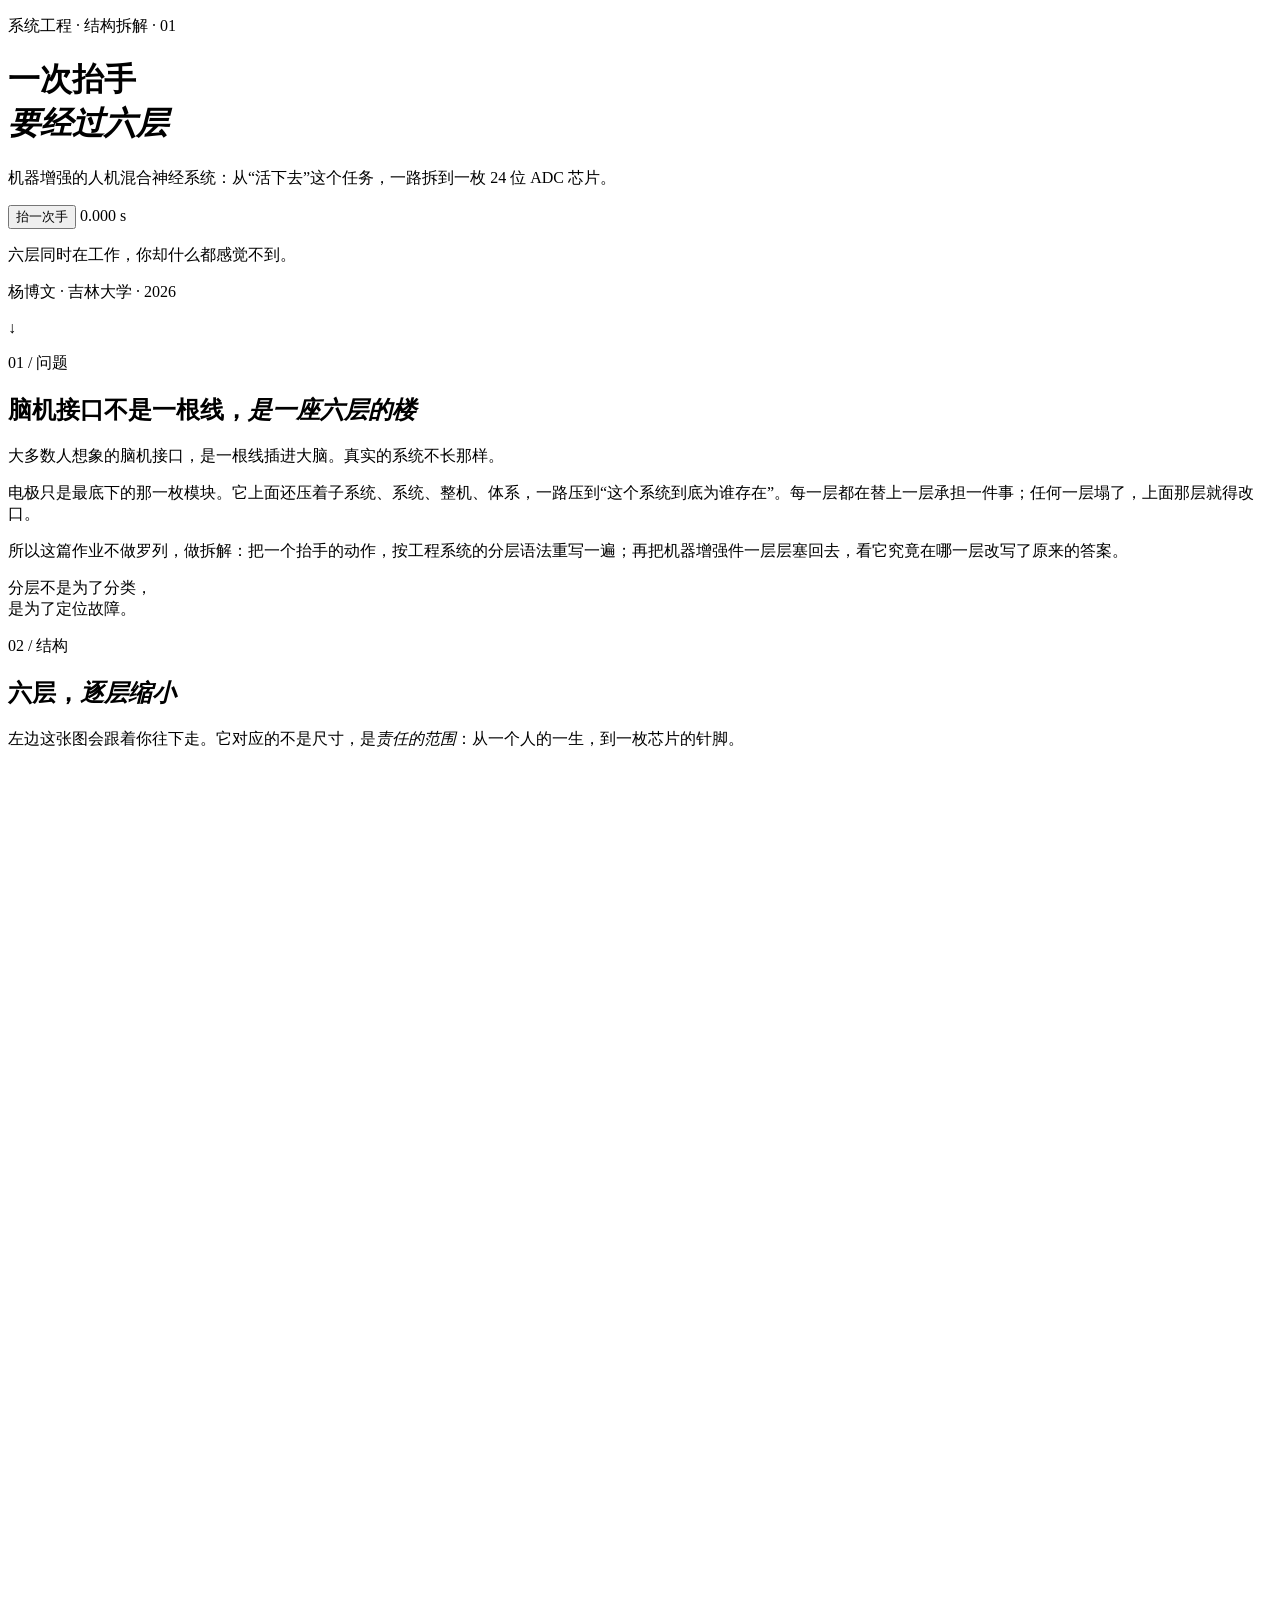
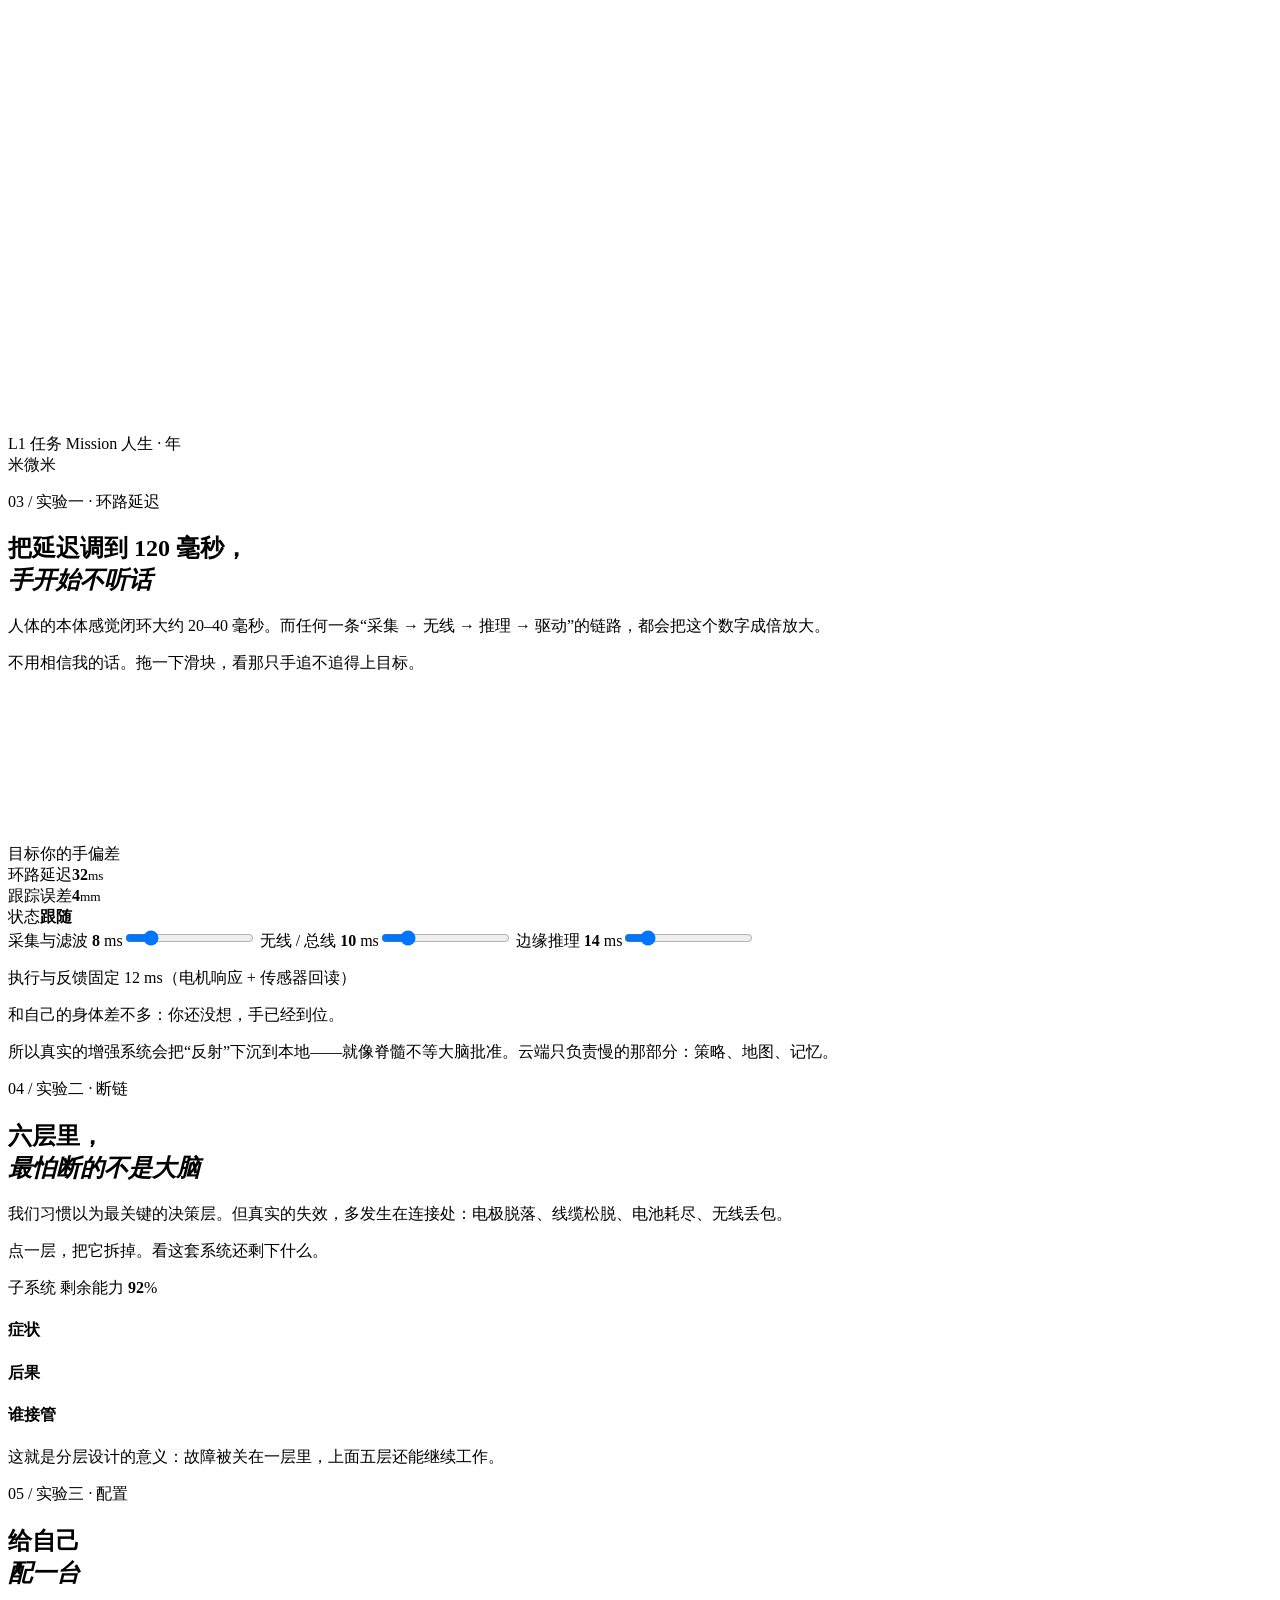
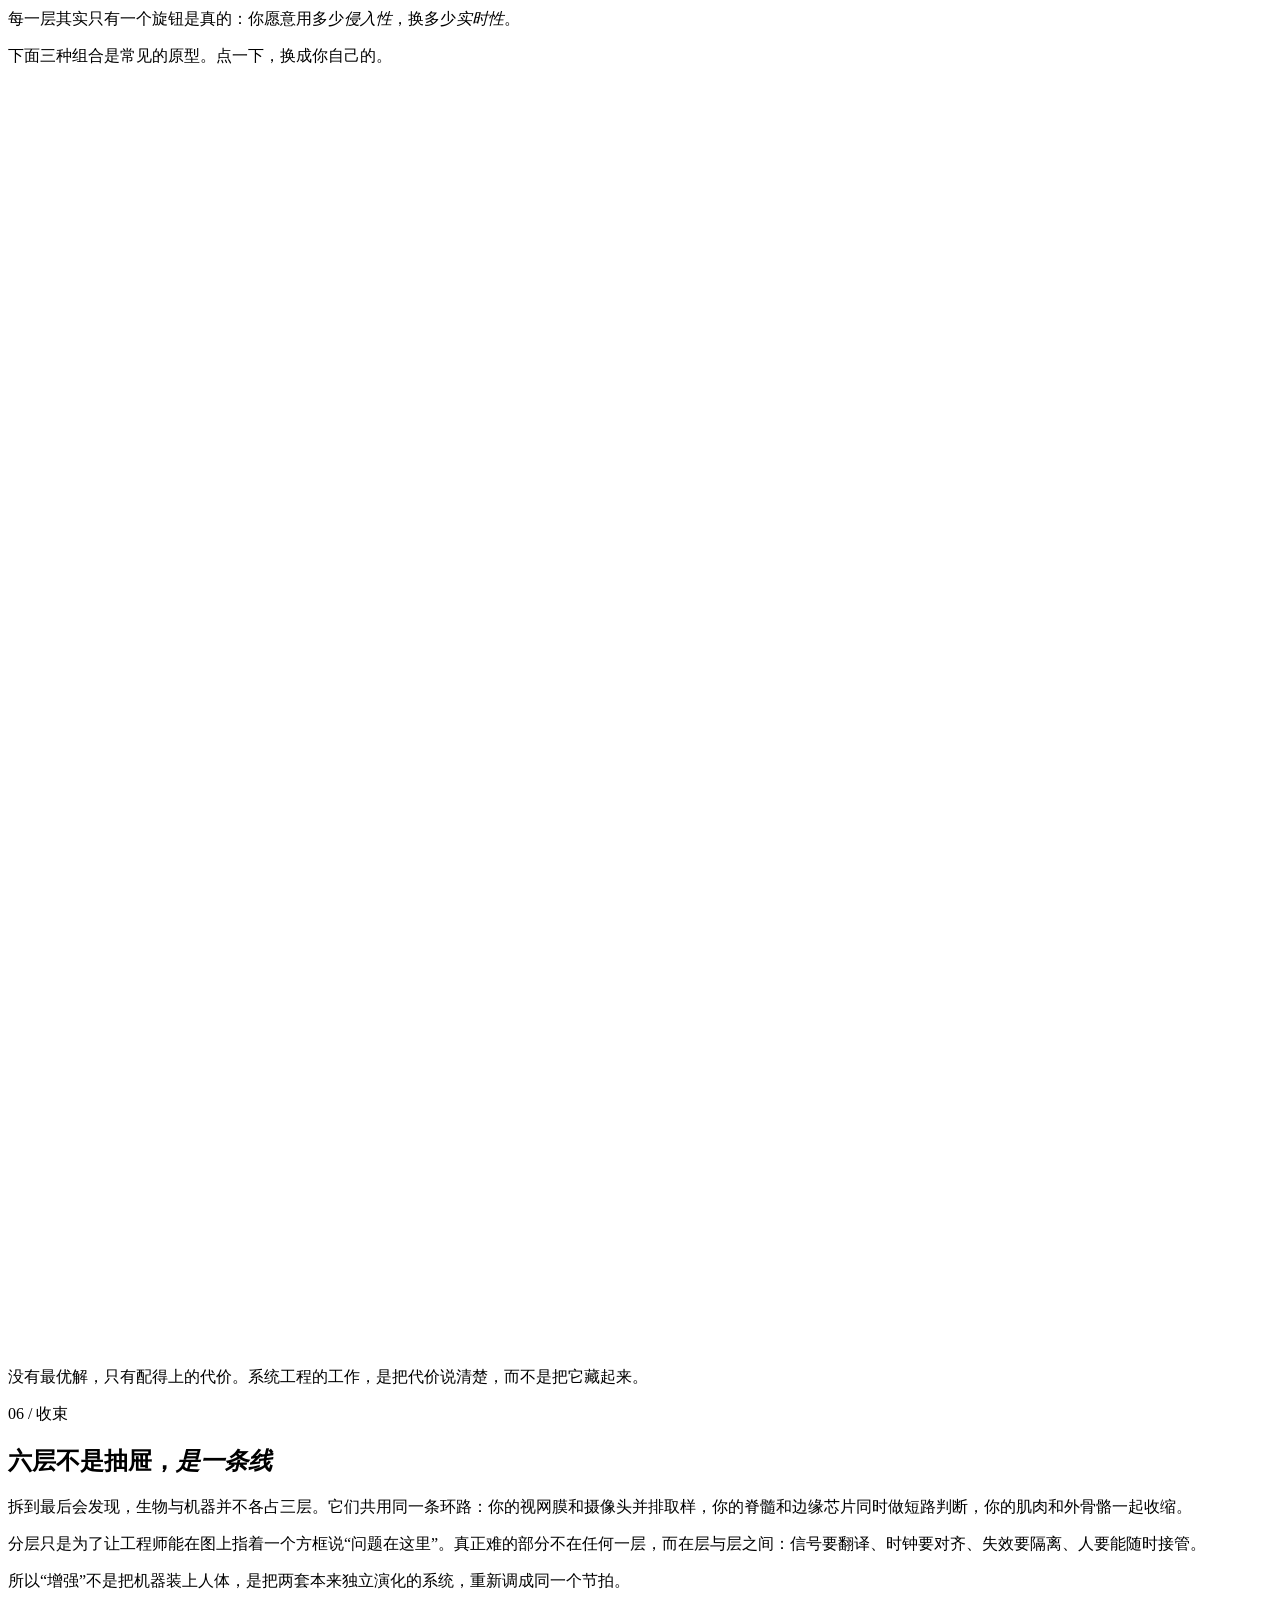
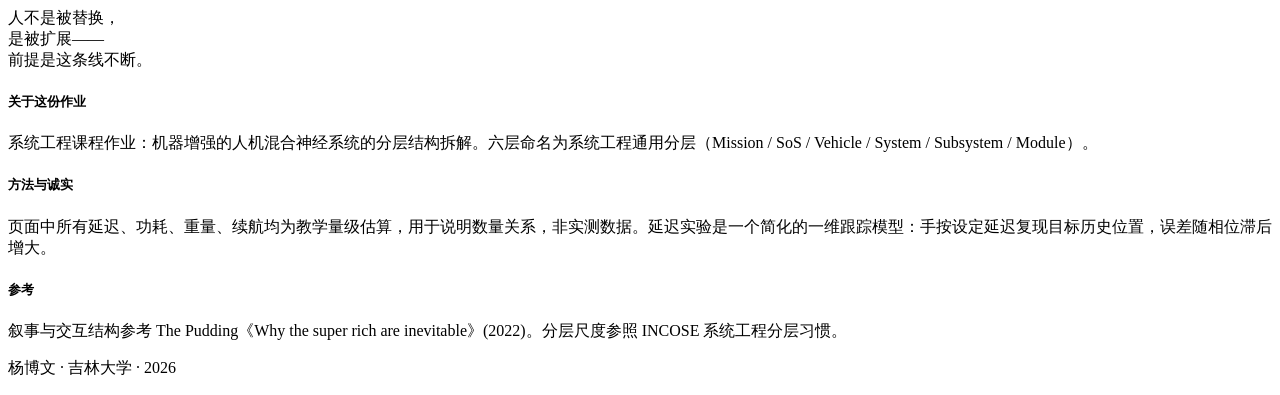
==== commit 5b974320: "重写 assignment1：交互叙事版（信号链 + 六层嵌套 + 三个实验）" ====
--- a/assignment1/index.html
+++ b/assignment1/index.html
@@ -1,1372 +1,198 @@
 <!DOCTYPE html>
 <html lang="zh-CN">
 <head>
-    <meta charset="UTF-8">
-    <meta name="viewport" content="width=device-width, initial-scale=1.0">
-    <title>机器增强的人机混合神经系统</title>
-    <style>
-        * { margin: 0; padding: 0; box-sizing: border-box; }
-
-        :root {
-            --cream: #faf7f2;
-            --ink: #1a1a2e;
-            --coral: #e85d4a;
-            --teal: #2a9d8f;
-            --sun: #e9c46a;
-            --lavender: #9b8de3;
-            --rose: #f4a6b8;
-            --accent: var(--coral);
-            --accent-rgb: 232, 93, 74;
-        }
-
-        html { scroll-behavior: smooth; }
-
-        body {
-            font-family: 'Georgia', 'Noto Serif SC', serif;
-            background: var(--cream);
-            color: var(--ink);
-            line-height: 1.8;
-            overflow-x: hidden;
-            transition: background 0.8s ease;
-        }
-
-        /* 噪点颗粒层 */
-        .grain {
-            position: fixed;
-            top: 0; left: 0; width: 100%; height: 100%;
-            pointer-events: none;
-            z-index: 9998;
-            opacity: 0.04;
-            background-image: url("data:image/svg+xml,%3Csvg viewBox='0 0 256 256' xmlns='http://www.w3.org/2000/svg'%3E%3Cfilter id='n'%3E%3CfeTurbulence type='fractalNoise' baseFrequency='0.9' numOctaves='4' stitchTiles='stitch'/%3E%3C/filter%3E%3Crect width='100%25' height='100%25' filter='url(%23n)'/%3E%3C/svg%3E");
-            background-size: 256px 256px;
-        }
-
-        /* 背景网格 */
-        body::before {
-            content: '';
-            position: fixed;
-            top: 0; left: 0; width: 100%; height: 100%;
-            background-image: 
-                linear-gradient(rgba(26,26,46,0.025) 1px, transparent 1px),
-                linear-gradient(90deg, rgba(26,26,46,0.025) 1px, transparent 1px);
-            background-size: 48px 48px;
-            z-index: -2;
-        }
-
-        /* 背景 blob - 极淡 */
-        .bg-blob {
-            position: fixed;
-            border-radius: 50%;
-            filter: blur(120px);
-            opacity: 0.06;
-            z-index: -1;
-        }
-        .blob-1 { width: 600px; height: 600px; background: var(--rose); top: -150px; left: -150px; }
-        .blob-2 { width: 500px; height: 500px; background: var(--sun); top: 30%; right: -150px; }
-        .blob-3 { width: 550px; height: 550px; background: var(--teal); bottom: -150px; left: 20%; }
-        .blob-4 { width: 400px; height: 400px; background: var(--lavender); top: 60%; right: 10%; }
-
-        /* 进度条 */
-        .progress-bar {
-            position: fixed;
-            top: 0; left: 0;
-            height: 3px;
-            background: var(--accent);
-            z-index: 1000;
-            width: 0%;
-            transition: width 0.1s ease, background 0.5s ease;
-        }
-
-        /* 侧边导航 */
-        .side-nav {
-            position: fixed;
-            right: 30px;
-            top: 50%;
-            transform: translateY(-50%);
-            display: flex;
-            flex-direction: column;
-            gap: 14px;
-            z-index: 100;
-        }
-        .nav-dot {
-            width: 10px; height: 10px;
-            border-radius: 50%;
-            background: rgba(26,26,46,0.15);
-            cursor: pointer;
-            transition: all 0.3s ease;
-            position: relative;
-        }
-        .nav-dot:hover, .nav-dot.active {
-            background: var(--accent);
-            transform: scale(1.6);
-            transition: background 0.5s ease;
-        }
-        .nav-dot::after {
-            content: attr(data-label);
-            position: absolute;
-            right: 22px; top: 50%;
-            transform: translateY(-50%);
-            font-size: 0.72rem;
-            white-space: nowrap;
-            opacity: 0;
-            transition: opacity 0.3s;
-            background: var(--ink);
-            color: white;
-            padding: 4px 10px;
-            border-radius: 4px;
-            font-family: sans-serif;
-        }
-        .nav-dot:hover::after { opacity: 1; }
-
-        /* Hero */
-        .hero {
-            min-height: 200vh;
-            display: flex;
-            flex-direction: column;
-            position: relative;
-        }
-
-        .hero-top {
-            min-height: 100vh;
-            display: flex;
-            flex-direction: column;
-            justify-content: center;
-            align-items: center;
-            text-align: center;
-            padding: 40px 20px;
-        }
-
-        /* 解剖层 */
-        .hero-dissect {
-            min-height: 100vh;
-            display: flex;
-            align-items: center;
-            justify-content: center;
-            padding: 40px 20px;
-            position: sticky;
-            top: 0;
-        }
-        .dissect-stage {
-            position: relative;
-            width: 100%;
-            max-width: 600px;
-            height: 400px;
-        }
-        .dissect-svg {
-            width: 100%;
-            height: 100%;
-        }
-        .dissect-label {
-            position: absolute;
-            font-family: sans-serif;
-            font-size: 0.85rem;
-            color: rgba(26,26,46,0.5);
-            letter-spacing: 0.05em;
-            opacity: 0;
-            transition: opacity 0.5s ease;
-        }
-        .dissect-label.visible { opacity: 1; }
-        .dissect-label.l1 { top: 10%; left: 10%; }
-        .dissect-label.l2 { top: 35%; right: 10%; }
-        .dissect-label.l3 { bottom: 20%; left: 15%; }
-
-        /* 解剖各层 */
-        .dissect-brain, .dissect-nerve, .dissect-spine, .dissect-limb {
-            opacity: 0;
-            transition: opacity 0.6s ease;
-        }
-        .dissect-brain.visible, .dissect-nerve.visible, .dissect-spine.visible, .dissect-limb.visible {
-            opacity: 1;
-        }
-
-        /* 描边空心大字 */
-        .hero-number-outline {
-            position: absolute;
-            font-size: 22rem;
-            font-weight: 900;
-            color: transparent;
-            -webkit-text-stroke: 1.5px rgba(232,93,74,0.12);
-            line-height: 1;
-            z-index: 0;
-            font-family: sans-serif;
-        }
-
-        .hero-visual {
-            margin-bottom: 36px;
-            position: relative;
-            z-index: 1;
-        }
-        .hero-visual svg {
-            width: 160px;
-            height: 160px;
-        }
-
-        /* 神经网络动画 */
-        .neural-node {
-            fill: var(--coral);
-            opacity: 0;
-            animation: nodePulse 3s ease-in-out infinite;
-        }
-        .neural-node:nth-child(1) { animation-delay: 0s; }
-        .neural-node:nth-child(2) { animation-delay: 0.5s; }
-        .neural-node:nth-child(3) { animation-delay: 1s; }
-        .neural-node:nth-child(4) { animation-delay: 1.5s; }
-        .neural-node:nth-child(5) { animation-delay: 2s; }
-
-        @keyframes nodePulse {
-            0%, 100% { opacity: 0.3; r: 4; }
-            50% { opacity: 1; r: 6; }
-        }
-
-        .neural-line {
-            stroke: var(--accent);
-            stroke-width: 1.5;
-            opacity: 0.4;
-            stroke-dasharray: 100;
-            stroke-dashoffset: 100;
-            animation: drawLine 2s ease-out forwards;
-        }
-        .neural-line:nth-of-type(1) { animation-delay: 0.2s; }
-        .neural-line:nth-of-type(2) { animation-delay: 0.5s; }
-        .neural-line:nth-of-type(3) { animation-delay: 0.8s; }
-        .neural-line:nth-of-type(4) { animation-delay: 1.1s; }
-        .neural-line:nth-of-type(5) { animation-delay: 1.4s; }
-
-        @keyframes drawLine {
-            to { stroke-dashoffset: 0; }
-        }
-
-        .signal-pulse {
-            fill: var(--coral);
-            opacity: 0;
-        }
-        .signal-pulse.animate {
-            animation: signalFlow 2s ease-in-out infinite;
-        }
-        @keyframes signalFlow {
-            0% { opacity: 0; transform: translateY(0); }
-            20% { opacity: 1; }
-            80% { opacity: 1; }
-            100% { opacity: 0; transform: translateY(60px); }
-        }
-
-        .hero h1 {
-            font-size: clamp(2.5rem, 8vw, 5rem);
-            font-weight: 700;
-            line-height: 1.1;
-            margin-bottom: 24px;
-            max-width: 900px;
-            position: relative;
-            z-index: 1;
-        }
-        .hero h1 em {
-            font-style: italic;
-            color: var(--accent);
-            transition: color 0.5s ease;
-        }
-        .hero-sub {
-            font-size: 1.15rem;
-            color: rgba(26,26,46,0.6);
-            max-width: 580px;
-            margin-bottom: 48px;
-            font-style: italic;
-            position: relative;
-            z-index: 1;
-        }
-
-        .hero-stats {
-            display: flex;
-            gap: 48px;
-            margin-bottom: 60px;
-            position: relative;
-            z-index: 1;
-        }
-        .stat-item { text-align: center; }
-        .stat-num {
-            font-size: 2.8rem;
-            font-weight: 700;
-            line-height: 1;
-            margin-bottom: 8px;
-            font-family: sans-serif;
-        }
-        .stat-label {
-            font-family: sans-serif;
-            font-size: 0.75rem;
-            color: rgba(26,26,46,0.5);
-            letter-spacing: 0.15em;
-            text-transform: uppercase;
-        }
-        .stat-item:nth-child(1) .stat-num { color: var(--coral); }
-        .stat-item:nth-child(2) .stat-num { color: var(--teal); }
-        .stat-item:nth-child(3) .stat-num { color: var(--lavender); }
-
-        .hero-arrow {
-            font-size: 2rem;
-            color: var(--accent);
-            animation: bounce 2s infinite;
-            transition: color 0.5s ease;
-        }
-        @keyframes bounce {
-            0%, 20%, 50%, 80%, 100% { transform: translateY(0); }
-            40% { transform: translateY(-15px); }
-            60% { transform: translateY(-7px); }
-        }
-
-        /* 导言 */
-        .intro-section {
-            padding: 120px 40px;
-            text-align: center;
-        }
-        .intro-container {
-            max-width: 700px;
-            margin: 0 auto;
-        }
-        .intro-text {
-            font-size: 1.6rem;
-            line-height: 1.8;
-            color: rgba(26,26,46,0.7);
-            font-style: italic;
-        }
-        .intro-text em {
-            color: var(--accent);
-            font-style: italic;
-        }
-
-        /* 层级总览 - 横向流程图 */
-        .overview-section {
-            padding: 80px 40px;
-            position: relative;
-        }
-        .overview-container {
-            max-width: 1200px;
-            margin: 0 auto;
-        }
-        .overview-title {
-            text-align: center;
-            font-family: sans-serif;
-            font-size: 0.8rem;
-            letter-spacing: 0.2em;
-            text-transform: uppercase;
-            color: rgba(26,26,46,0.4);
-            margin-bottom: 40px;
-            font-weight: 600;
-        }
-        .flowchart {
-            display: flex;
-            align-items: stretch;
-            gap: 0;
-            overflow-x: auto;
-            padding: 20px 0;
-        }
-        .flow-node {
-            flex: 1;
-            min-width: 140px;
-            text-align: center;
-            padding: 24px 16px;
-            border-radius: 16px;
-            font-weight: 600;
-            cursor: pointer;
-            transition: all 0.3s ease;
-            position: relative;
-        }
-        .flow-node:hover {
-            transform: translateY(-4px);
-            box-shadow: 0 8px 24px rgba(26,26,46,0.1);
-        }
-        .flow-node .node-icon {
-            font-size: 1.8rem;
-            display: block;
-            margin-bottom: 8px;
-        }
-        .flow-node .node-name {
-            font-size: 0.95rem;
-            font-family: sans-serif;
-        }
-        .flow-node .node-en {
-            font-size: 0.7rem;
-            opacity: 0.6;
-            font-family: sans-serif;
-            margin-top: 2px;
-        }
-        .flow-arrow {
-            display: flex;
-            align-items: center;
-            color: rgba(26,26,46,0.25);
-            font-size: 1.2rem;
-            padding: 0 4px;
-            flex-shrink: 0;
-        }
-        .flow-node.h1 { background: rgba(232,93,74,0.1); color: var(--coral); }
-        .flow-node.h2 { background: rgba(233,196,106,0.15); color: #d4a045; }
-        .flow-node.h3 { background: rgba(42,157,143,0.1); color: var(--teal); }
-        .flow-node.h4 { background: rgba(155,141,227,0.1); color: var(--lavender); }
-        .flow-node.h5 { background: rgba(244,166,184,0.15); color: #d4708a; }
-        .flow-node.h6 { background: rgba(26,26,46,0.06); color: var(--ink); }
-
-        /* 通用 layer section */
-        .layer-section {
-            padding: 120px 40px;
-            position: relative;
-        }
-        .layer-section::before {
-            content: attr(data-number);
-            position: absolute;
-            right: 40px;
-            top: 60px;
-            font-size: 12rem;
-            font-weight: 900;
-            color: transparent;
-            -webkit-text-stroke: 1.5px var(--layer-stroke, rgba(232,93,74,0.1));
-            line-height: 1;
-            z-index: 0;
-            font-family: sans-serif;
-            transition: -webkit-text-stroke 0.5s ease;
-        }
-        .layer-container {
-            max-width: 1000px;
-            margin: 0 auto;
-            width: 100%;
-            position: relative;
-            z-index: 1;
-        }
-
-        .layer-header {
-            display: flex;
-            align-items: center;
-            gap: 16px;
-            margin-bottom: 16px;
-        }
-
-        .layer-breadcrumb {
-            font-family: sans-serif;
-            font-size: 0.78rem;
-            color: rgba(26,26,46,0.4);
-            margin-bottom: 16px;
-            letter-spacing: 0.03em;
-        }
-        .layer-breadcrumb .crumb-arrow {
-            color: var(--accent);
-            margin-right: 6px;
-        }
-        .layer-icon {
-            width: 52px;
-            height: 52px;
-            border-radius: 14px;
-            display: flex;
-            align-items: center;
-            justify-content: center;
-            font-size: 1.6rem;
-            flex-shrink: 0;
-        }
-        .layer-number {
-            font-family: sans-serif;
-            font-size: 0.8rem;
-            font-weight: 700;
-            letter-spacing: 0.12em;
-            display: inline-block;
-            padding: 6px 16px;
-            border-radius: 20px;
-        }
-
-        .layer-1 { --layer-color: rgba(232,93,74,0.08); --layer-stroke: rgba(232,93,74,0.1); }
-        .layer-1 .layer-number { background: rgba(232,93,74,0.12); color: var(--coral); }
-        .layer-1 .layer-icon { background: rgba(232,93,74,0.12); }
-
-        .layer-2 { --layer-color: rgba(233,196,106,0.1); --layer-stroke: rgba(212,160,69,0.12); }
-        .layer-2 .layer-number { background: rgba(233,196,106,0.18); color: #d4a045; }
-        .layer-2 .layer-icon { background: rgba(233,196,106,0.18); }
-
-        .layer-3 { --layer-color: rgba(42,157,143,0.08); --layer-stroke: rgba(42,157,143,0.1); }
-        .layer-3 .layer-number { background: rgba(42,157,143,0.12); color: var(--teal); }
-        .layer-3 .layer-icon { background: rgba(42,157,143,0.12); }
-
-        .layer-4 { --layer-color: rgba(155,141,227,0.1); --layer-stroke: rgba(155,141,227,0.12); }
-        .layer-4 .layer-number { background: rgba(155,141,227,0.15); color: var(--lavender); }
-        .layer-4 .layer-icon { background: rgba(155,141,227,0.15); }
-
-        .layer-5 { --layer-color: rgba(244,166,184,0.1); --layer-stroke: rgba(212,112,138,0.12); }
-        .layer-5 .layer-number { background: rgba(244,166,184,0.18); color: #d4708a; }
-        .layer-5 .layer-icon { background: rgba(244,166,184,0.18); }
-
-        .layer-6 { --layer-color: rgba(26,26,46,0.05); --layer-stroke: rgba(26,26,46,0.08); }
-        .layer-6 .layer-number { background: rgba(26,26,46,0.08); color: var(--ink); }
-        .layer-6 .layer-icon { background: rgba(26,26,46,0.06); }
-
-        .layer-title {
-            font-size: clamp(2.2rem, 5.5vw, 3.8rem);
-            font-weight: 700;
-            margin-bottom: 16px;
-            line-height: 1.15;
-        }
-        .layer-desc {
-            font-size: 1.15rem;
-            color: rgba(26,26,46,0.6);
-            margin-bottom: 50px;
-            max-width: 620px;
-            font-style: italic;
-        }
-
-        /* 卡片 */
-        .cards-grid {
-            display: grid;
-            gap: 24px;
-        }
-        .cards-2 { grid-template-columns: repeat(2, 1fr); }
-        .cards-3 { grid-template-columns: repeat(3, 1fr); }
-
-        .interactive-card {
-            background: white;
-            border-radius: 18px;
-            padding: 32px;
-            box-shadow: 0 4px 24px rgba(26,26,46,0.06);
-            cursor: pointer;
-            transition: all 0.4s cubic-bezier(0.175,0.885,0.32,1.275);
-            position: relative;
-            overflow: hidden;
-            border: 1px solid rgba(26,26,46,0.04);
-        }
-        .interactive-card::before {
-            content: '';
-            position: absolute;
-            top: 0; left: 0;
-            width: 100%; height: 4px;
-            background: var(--card-accent, var(--coral));
-            transform: scaleX(0);
-            transform-origin: left;
-            transition: transform 0.4s ease;
-        }
-        .interactive-card::after {
-            content: '';
-            position: absolute;
-            top: 20px; right: 20px;
-            width: 44px; height: 44px;
-            border-radius: 12px;
-            background: var(--card-bg, rgba(232,93,74,0.08));
-            opacity: 0.6;
-        }
-        .interactive-card:hover {
-            transform: translateY(-6px);
-            box-shadow: 0 16px 48px rgba(26,26,46,0.12);
-        }
-        .interactive-card:hover::before { transform: scaleX(1); }
-
-        .card-title {
-            font-size: 1.2rem;
-            font-weight: 700;
-            margin-bottom: 16px;
-            position: relative;
-            z-index: 1;
-        }
-        .card-content {
-            max-height: 0;
-            overflow: hidden;
-            transition: max-height 0.5s ease;
-        }
-        .interactive-card.expanded .card-content {
-            max-height: 1000px;
-        }
-        .card-text {
-            color: rgba(26,26,46,0.7);
-            font-size: 0.95rem;
-            line-height: 1.7;
-            margin-bottom: 12px;
-        }
-        .card-list {
-            list-style: none;
-            margin-top: 12px;
-        }
-        .card-list li {
-            padding: 6px 0;
-            color: rgba(26,26,46,0.7);
-            font-size: 0.95rem;
-            padding-left: 20px;
-            position: relative;
-        }
-        .card-list li::before {
-            content: '';
-            position: absolute;
-            left: 0; top: 14px;
-            width: 6px; height: 6px;
-            border-radius: 50%;
-            background: var(--card-accent, var(--coral));
-        }
-        .card-hint {
-            font-family: sans-serif;
-            font-size: 0.78rem;
-            color: var(--card-accent, var(--coral));
-            margin-top: 16px;
-            font-weight: 600;
-        }
-
-        /* 关系图 */
-        .relation-diagram {
-            background: white;
-            border-radius: 20px;
-            padding: 40px;
-            box-shadow: 0 4px 24px rgba(26,26,46,0.06);
-            margin: 40px 0;
-        }
-        .relation-title {
-            font-family: sans-serif;
-            font-size: 0.78rem;
-            letter-spacing: 0.12em;
-            text-transform: uppercase;
-            color: rgba(26,26,46,0.45);
-            text-align: center;
-            margin-bottom: 30px;
-            font-weight: 600;
-        }
-        .relation-flow {
-            display: flex;
-            justify-content: space-between;
-            align-items: center;
-            gap: 16px;
-            flex-wrap: wrap;
-        }
-        .relation-node {
-            flex: 1;
-            min-width: 120px;
-            text-align: center;
-            padding: 24px 20px;
-            border-radius: 14px;
-            font-weight: 600;
-            font-size: 1.05rem;
-            transition: all 0.3s ease;
-        }
-        .relation-node:hover { transform: scale(1.05); }
-        .relation-node.env { background: rgba(42,157,143,0.1); color: var(--teal); }
-        .relation-node.body { background: rgba(232,93,74,0.1); color: var(--coral); }
-        .relation-node.machine { background: rgba(155,141,227,0.1); color: var(--lavender); }
-        .relation-arrow {
-            font-size: 1.5rem;
-            color: rgba(26,26,46,0.25);
-        }
-
-        /* 底部 */
-        .footer {
-            min-height: 60vh;
-            display: flex;
-            flex-direction: column;
-            justify-content: center;
-            align-items: center;
-            text-align: center;
-            padding: 100px 20px;
-        }
-        .footer-quote {
-            font-size: 1.9rem;
-            font-style: italic;
-            max-width: 700px;
-            margin-bottom: 30px;
-            line-height: 1.4;
-        }
-        .footer-quote::before {
-            content: '"';
-            font-size: 4rem;
-            color: var(--accent);
-            line-height: 0;
-            vertical-align: -30px;
-            margin-right: 10px;
-        }
-        .footer-author {
-            font-family: sans-serif;
-            font-size: 0.85rem;
-            color: rgba(26,26,46,0.45);
-            letter-spacing: 0.12em;
-        }
-
-        /* 返回顶部 */
-        .back-to-top {
-            position: fixed;
-            bottom: 30px;
-            left: 30px;
-            width: 46px;
-            height: 46px;
-            border-radius: 50%;
-            background: var(--ink);
-            color: white;
-            display: flex;
-            align-items: center;
-            justify-content: center;
-            font-size: 1.1rem;
-            cursor: pointer;
-            opacity: 0;
-            visibility: hidden;
-            transition: all 0.3s ease;
-            z-index: 97;
-            box-shadow: 0 4px 20px rgba(26,26,46,0.2);
-            border: none;
-        }
-        .back-to-top.visible { opacity: 1; visibility: visible; }
-        .back-to-top:hover { transform: translateY(-4px); background: var(--accent); }
-
-        /* 滚动动画 */
-        .reveal {
-            opacity: 0;
-            transform: translateY(40px);
-            transition: opacity 0.8s ease, transform 0.8s ease;
-        }
-        .reveal.visible { opacity: 1; transform: translateY(0); }
-        .reveal-delay-1 { transition-delay: 0.15s; }
-
-        /* 响应式 */
-        @media (max-width: 900px) {
-            .side-nav { right: 12px; }
-            .cards-2, .cards-3 { grid-template-columns: 1fr; }
-            .layer-section { padding: 80px 24px; }
-            .layer-section::before { font-size: 6rem; right: 16px; top: 30px; }
-            .relation-flow { flex-direction: column; }
-            .relation-arrow { transform: rotate(90deg); }
-            .hero-stats { gap: 24px; }
-            .stat-num { font-size: 1.8rem; }
-            .flowchart { flex-direction: column; align-items: center; }
-            .flow-arrow { transform: rotate(90deg); padding: 8px 0; }
-            .flow-node { width: 100%; max-width: 280px; }
-            .hero-number-outline { font-size: 10rem; }
-        }
-    </style>
+<meta charset="utf-8">
+<meta name="viewport" content="width=device-width, initial-scale=1">
+<title>一次抬手，要经过六层 · 机器增强的人机混合神经系统</title>
+<meta name="description" content="把“抬手”按系统工程的分层语法拆成六层：任务、体系、整机、系统、子系统、模块。含三个可操作的交互实验：环路延迟、断链降级、系统配置。">
+<link rel="stylesheet" href="style.css">
 </head>
 <body>
-    <div class="grain"></div>
+<div class="noise" aria-hidden="true"></div>
+<div class="ticker" aria-hidden="true"><span id="tickerFill"></span></div>
 
-    <div class="bg-blob blob-1" id="blob1"></div>
-    <div class="bg-blob blob-2" id="blob2"></div>
-    <div class="bg-blob blob-3" id="blob3"></div>
-    <div class="bg-blob blob-4" id="blob4"></div>
+<!-- ============ HERO ============ -->
+<header class="hero" id="top">
+  <div class="hero-inner">
+    <p class="eyebrow">系统工程 · 结构拆解 · 01</p>
+    <h1 class="serif">一次抬手<br><em>要经过六层</em></h1>
+    <p class="lede">机器增强的人机混合神经系统：从“活下去”这个任务，一路拆到一枚 24 位 ADC 芯片。</p>
 
-    <div class="progress-bar" id="progressBar"></div>
+    <div class="stage">
+      <div class="pipeline" id="pipeline">
+        <div class="stage-line" aria-hidden="true"></div>
+        <div class="pulse" id="pulse" aria-hidden="true"></div>
+        <div class="nodes" id="nodes"></div>
+      </div>
+      <div class="stage-foot">
+        <button class="btn" id="reachBtn" type="button">抬一次手</button>
+        <span class="clock" id="reachTime">0.000 s</span>
+      </div>
+    </div>
 
-    <nav class="side-nav">
-        <div class="nav-dot active" data-target="hero" data-label="开头"></div>
-        <div class="nav-dot" data-target="layer1" data-label="任务"></div>
-        <div class="nav-dot" data-target="layer2" data-label="体系"></div>
-        <div class="nav-dot" data-target="layer3" data-label="整机"></div>
-        <div class="nav-dot" data-target="layer4" data-label="系统"></div>
-        <div class="nav-dot" data-target="layer5" data-label="子系统"></div>
-        <div class="nav-dot" data-target="layer6" data-label="模块"></div>
-    </nav>
+    <p class="hero-note" id="heroNote">六层同时在工作，你却什么都感觉不到。</p>
+    <p class="signature">杨博文 · 吉林大学 · 2026</p>
+    <div class="cue" aria-hidden="true">↓</div>
+  </div>
+</header>
 
-    <!-- Hero -->
-    <section class="hero" id="hero">
-        <div class="hero-top">
-            <div class="hero-number-outline">01</div>
-            
-            <div class="hero-visual">
-                <svg viewBox="0 0 200 200" fill="none" xmlns="http://www.w3.org/2000/svg">
-                    <ellipse cx="100" cy="90" rx="55" ry="48" stroke="#e85d4a" stroke-width="2" fill="rgba(232,93,74,0.04)"/>
-                    <line class="neural-line" x1="75" y1="75" x2="120" y2="65" stroke="#e85d4a" stroke-width="1.5"/>
-                    <line class="neural-line" x1="75" y1="75" x2="90" y2="105" stroke="#2a9d8f" stroke-width="1.5"/>
-                    <line class="neural-line" x1="120" y1="65" x2="130" y2="100" stroke="#9b8de3" stroke-width="1.5"/>
-                    <line class="neural-line" x1="90" y1="105" x2="130" y2="100" stroke="#e9c46a" stroke-width="1.5"/>
-                    <line class="neural-line" x1="90" y1="105" x2="70" y2="110" stroke="#f4a6b8" stroke-width="1.5"/>
-                    <circle class="neural-node" cx="75" cy="75" r="5" fill="#e85d4a"/>
-                    <circle class="neural-node" cx="120" cy="65" r="5" fill="#2a9d8f"/>
-                    <circle class="neural-node" cx="90" cy="105" r="5" fill="#e9c46a"/>
-                    <circle class="neural-node" cx="130" cy="100" r="5" fill="#9b8de3"/>
-                    <circle class="neural-node" cx="70" cy="110" r="4" fill="#f4a6b8"/>
-                    <line x1="100" y1="138" x2="100" y2="165" stroke="#1a1a2e" stroke-width="2"/>
-                    <circle class="signal-pulse animate" cx="100" cy="140" r="4" fill="#e85d4a"/>
-                    <circle cx="100" cy="170" r="6" fill="#1a1a2e"/>
-                </svg>
-            </div>
+<!-- ============ 01 问题 ============ -->
+<section class="chapter">
+  <p class="eyebrow">01 / 问题</p>
+  <h2 class="serif">脑机接口不是一根线，<em>是一座六层的楼</em></h2>
+  <div class="prose">
+    <p>大多数人想象的脑机接口，是一根线插进大脑。真实的系统不长那样。</p>
+    <p>电极只是最底下的那一枚模块。它上面还压着子系统、系统、整机、体系，一路压到“这个系统到底为谁存在”。每一层都在替上一层承担一件事；任何一层塌了，上面那层就得改口。</p>
+    <p>所以这篇作业不做罗列，做拆解：把一个抬手的动作，按工程系统的分层语法重写一遍；再把机器增强件一层层塞回去，看它究竟在哪一层改写了原来的答案。</p>
+  </div>
+  <p class="pull serif">分层不是为了分类，<br>是为了定位故障。</p>
+</section>
 
-            <h1>机器增强的<br><em>人机混合</em>神经系统</h1>
-            <p class="hero-sub">从生命维持到感知行动，从生物神经到机器增强——六层架构，层层拆解一个未来系统</p>
-            
-            <div class="hero-stats">
-                <div class="stat-item">
-                    <div class="stat-num" data-count="6">0</div>
-                    <div class="stat-label">层级</div>
-                </div>
-                <div class="stat-item">
-                    <div class="stat-num" data-count="18" data-suffix="+">0</div>
-                    <div class="stat-label">系统</div>
-                </div>
-                <div class="stat-item">
-                    <div class="stat-num" data-count="40" data-suffix="+">0</div>
-                    <div class="stat-label">模块</div>
-                </div>
-            </div>
+<!-- ============ 02 六层 ============ -->
+<section class="deck" id="deck">
+  <div class="deck-head">
+    <p class="eyebrow">02 / 结构</p>
+    <h2 class="serif">六层，<em>逐层缩小</em></h2>
+    <p class="deck-sub">左边这张图会跟着你往下走。它对应的不是尺寸，是<em>责任的范围</em>：从一个人的一生，到一枚芯片的针脚。</p>
+    <div class="stats" id="stats"></div>
+  </div>
 
-            <div class="hero-arrow">↓</div>
+  <div class="deck-body">
+    <div class="deck-visual">
+      <div class="stack-wrap">
+        <svg class="stack" id="stack" viewBox="0 0 420 420" role="img" aria-label="六层嵌套结构示意图"></svg>
+        <div class="stack-caption">
+          <span class="l-num" id="stackNum">L1</span>
+          <span class="l-name" id="stackName">任务 Mission</span>
+          <span class="l-scale" id="stackScale">人生 · 年</span>
         </div>
+      </div>
+      <div class="ruler" aria-hidden="true"><span>米</span><i></i><i></i><i></i><i></i><i></i><span>微米</span></div>
+    </div>
+    <div class="deck-text" id="deckText"></div>
+  </div>
+</section>
 
-        <!-- 解剖层：滚动逐步展开 -->
-        <div class="hero-dissect">
-            <div class="dissect-stage">
-                <svg class="dissect-svg" viewBox="0 0 400 400" fill="none">
-                    <!-- 大脑 -->
-                    <g class="dissect-brain" id="dissectBrain">
-                        <ellipse cx="200" cy="100" rx="80" ry="65" stroke="#e85d4a" stroke-width="2.5" fill="rgba(232,93,74,0.06)"/>
-                        <text x="200" y="108" text-anchor="middle" font-family="sans-serif" font-size="14" fill="#e85d4a" font-weight="600">大脑皮层</text>
-                    </g>
-                    <!-- 神经连线 -->
-                    <g class="dissect-nerve" id="dissectNerve">
-                        <path d="M160,140 Q140,180 120,200" stroke="#2a9d8f" stroke-width="2" fill="none" stroke-dasharray="4,3"/>
-                        <path d="M240,140 Q260,180 280,200" stroke="#9b8de3" stroke-width="2" fill="none" stroke-dasharray="4,3"/>
-                        <circle cx="120" cy="200" r="5" fill="#2a9d8f"/>
-                        <circle cx="280" cy="200" r="5" fill="#9b8de3"/>
-                    </g>
-                    <!-- 脊髓 -->
-                    <g class="dissect-spine" id="dissectSpine">
-                        <line x1="200" y1="165" x2="200" y2="280" stroke="#1a1a2e" stroke-width="3"/>
-                        <text x="215" y="225" font-family="sans-serif" font-size="12" fill="rgba(26,26,46,0.5)">脊髓</text>
-                    </g>
-                    <!-- 末梢/四肢 -->
-                    <g class="dissect-limb" id="dissectLimb">
-                        <path d="M120,200 Q100,260 80,320" stroke="#e9c46a" stroke-width="2" fill="none"/>
-                        <path d="M280,200 Q300,260 320,320" stroke="#e9c46a" stroke-width="2" fill="none"/>
-                        <circle cx="80" cy="325" r="6" fill="#e9c46a"/>
-                        <circle cx="320" cy="325" r="6" fill="#e9c46a"/>
-                        <text x="200" y="360" text-anchor="middle" font-family="sans-serif" font-size="12" fill="rgba(26,26,46,0.5)">末梢神经 → 执行</text>
-                    </g>
-                </svg>
-            </div>
+<!-- ============ 03 实验一 延迟 ============ -->
+<section class="lab" id="lab">
+  <div class="lab-inner">
+    <p class="eyebrow">03 / 实验一 · 环路延迟</p>
+    <h2 class="serif">把延迟调到 120 毫秒，<br><em>手开始不听话</em></h2>
+    <div class="prose narrow">
+      <p>人体的本体感觉闭环大约 20–40 毫秒。而任何一条“采集 → 无线 → 推理 → 驱动”的链路，都会把这个数字成倍放大。</p>
+      <p>不用相信我的话。拖一下滑块，看那只手追不追得上目标。</p>
+    </div>
+
+    <div class="lab-panel">
+      <div class="lab-canvas-wrap">
+        <canvas id="labCanvas" aria-label="延迟跟踪实验：目标点左右往返，手按设定延迟跟随"></canvas>
+        <div class="lab-legend"><span class="lg-target">目标</span><span class="lg-hand">你的手</span><span class="lg-gap">偏差</span></div>
+      </div>
+      <div class="lab-side">
+        <div class="readout">
+          <div class="ro"><span class="ro-k">环路延迟</span><span class="ro-v"><b id="roLat">32</b><small>ms</small></span></div>
+          <div class="ro"><span class="ro-k">跟踪误差</span><span class="ro-v"><b id="roErr">4</b><small>mm</small></span></div>
+          <div class="ro"><span class="ro-k">状态</span><span class="ro-v"><b id="roState" class="state">跟随</b></span></div>
         </div>
-    </section>
+        <div class="controls">
+          <label class="slider"><span>采集与滤波 <b id="v1">8</b> ms</span><input type="range" id="s1" min="2" max="40" step="2" value="8"></label>
+          <label class="slider"><span>无线 / 总线 <b id="v2">10</b> ms</span><input type="range" id="s2" min="0" max="60" step="2" value="10"></label>
+          <label class="slider"><span>边缘推理 <b id="v3">14</b> ms</span><input type="range" id="s3" min="2" max="90" step="2" value="14"></label>
+          <p class="fixed">执行与反馈固定 12 ms（电机响应 + 传感器回读）</p>
+        </div>
+        <p class="verdict" id="labVerdict">和自己的身体差不多：你还没想，手已经到位。</p>
+      </div>
+    </div>
 
-    <!-- 导言 -->
-    <section class="intro-section">
-        <div class="intro-container reveal">
-            <p class="intro-text">
-                一个人从睁眼到抬手，中间发生了什么？<br>
-                我们把这个过程拆成六层——<br>
-                <em>从生命维持的最顶层，到芯片级的最底层。</em>
-            </p>
+    <p class="after">所以真实的增强系统会把“反射”下沉到本地——就像脊髓不等大脑批准。云端只负责慢的那部分：策略、地图、记忆。</p>
+  </div>
+</section>
+
+<!-- ============ 04 实验二 断链 ============ -->
+<section class="lab alt" id="breaks">
+  <div class="lab-inner">
+    <p class="eyebrow">04 / 实验二 · 断链</p>
+    <h2 class="serif">六层里，<br><em>最怕断的不是大脑</em></h2>
+    <div class="prose narrow">
+      <p>我们习惯以为最关键的决策层。但真实的失效，多发生在连接处：电极脱落、线缆松脱、电池耗尽、无线丢包。</p>
+      <p>点一层，把它拆掉。看这套系统还剩下什么。</p>
+    </div>
+
+    <div class="break-wrap">
+      <div class="break-picker" id="breakPicker" role="tablist" aria-label="选择要断掉的一层"></div>
+      <div class="break-card">
+        <div class="break-head">
+          <span class="break-layer" id="bLayer">子系统</span>
+          <span class="break-left">剩余能力 <b id="bLeft">92</b>%</span>
         </div>
-    </section>
+        <div class="break-meter"><span id="bMeter"></span></div>
+        <div class="break-grid">
+          <div><h4>症状</h4><p id="bSymptom"></p></div>
+          <div><h4>后果</h4><p id="bEffect"></p></div>
+          <div><h4>谁接管</h4><p id="bTaker"></p></div>
+        </div>
+      </div>
+    </div>
 
-    <!-- 层级总览 - 横向流程图 -->
-    <section class="overview-section" id="overview">
-        <div class="overview-container reveal">
-            <div class="overview-title">六层架构 · 从宏观到微观</div>
-            <div class="flowchart">
-                <div class="flow-node h1" data-target="layer1">
-                    <span class="node-icon">🎯</span>
-                    <div class="node-name">任务</div>
-                    <div class="node-en">Mission</div>
-                </div>
-                <div class="flow-arrow">→</div>
-                <div class="flow-node h2" data-target="layer2">
-                    <span class="node-icon">🌐</span>
-                    <div class="node-name">体系</div>
-                    <div class="node-en">SoS</div>
-                </div>
-                <div class="flow-arrow">→</div>
-                <div class="flow-node h3" data-target="layer3">
-                    <span class="node-icon">🧍</span>
-                    <div class="node-name">整机</div>
-                    <div class="node-en">Vehicles</div>
-                </div>
-                <div class="flow-arrow">→</div>
-                <div class="flow-node h4" data-target="layer4">
-                    <span class="node-icon">⚙️</span>
-                    <div class="node-name">系统</div>
-                    <div class="node-en">Systems</div>
-                </div>
-                <div class="flow-arrow">→</div>
-                <div class="flow-node h5" data-target="layer5">
-                    <span class="node-icon">🔧</span>
-                    <div class="node-name">子系统</div>
-                    <div class="node-en">Sub-systems</div>
-                </div>
-                <div class="flow-arrow">→</div>
-                <div class="flow-node h6" data-target="layer6">
-                    <span class="node-icon">🧩</span>
-                    <div class="node-name">模块</div>
-                    <div class="node-en">Modules</div>
-                </div>
-            </div>
-        </div>
-    </section>
+    <p class="after">这就是分层设计的意义：故障被关在一层里，上面五层还能继续工作。</p>
+  </div>
+</section>
 
-    <!-- 第1层：任务 -->
-    <section class="layer-section layer-1" id="layer1" data-number="01" data-accent="coral">
-        <div class="layer-container reveal">
-            <div class="layer-header">
-                <div class="layer-icon">🎯</div>
-                <div class="layer-number">第 1 层</div>
-            </div>
-            <h2 class="layer-title">任务 Mission</h2>
-            <p class="layer-desc">系统存在的根本理由——维持生命，扩展能力。</p>
-            
-            <div class="cards-grid cards-3">
-                <div class="interactive-card" style="--card-accent: var(--coral); --card-bg: rgba(232,93,74,0.08);">
-                    <div class="card-title">基础任务</div>
-                    <div class="card-content">
-                        <p class="card-text">维持人体生命活动稳态，这是系统存在的底线：</p>
-                        <ul class="card-list">
-                            <li>维持呼吸、循环、体温等生命体征稳定</li>
-                            <li>基础神经反射与自稳态调节</li>
-                            <li>日常感知与运动控制</li>
-                        </ul>
-                    </div>
-                    <div class="card-hint">点击展开 →</div>
-                </div>
-                <div class="interactive-card" style="--card-accent: var(--sun); --card-bg: rgba(233,196,106,0.12);">
-                    <div class="card-title">核心任务</div>
-                    <div class="card-content">
-                        <p class="card-text">完成"感知—决策—行动"闭环：</p>
-                        <ul class="card-list">
-                            <li>感知外部环境</li>
-                            <li>神经中枢处理</li>
-                            <li>躯体行动响应</li>
-                        </ul>
-                    </div>
-                    <div class="card-hint">点击展开 →</div>
-                </div>
-                <div class="interactive-card" style="--card-accent: var(--teal); --card-bg: rgba(42,157,143,0.08);">
-                    <div class="card-title">增强任务</div>
-                    <div class="card-content">
-                        <p class="card-text">通过机器增强扩展人的能力边界：</p>
-                        <ul class="card-list">
-                            <li>超越人体生理极限的感知（红外/超声波）</li>
-                            <li>超越肌肉极限的力量输出</li>
-                            <li>超越生物记忆的信息存储与调用</li>
-                        </ul>
-                    </div>
-                    <div class="card-hint">点击展开 →</div>
-                </div>
-            </div>
-        </div>
-    </section>
+<!-- ============ 05 实验三 配置 ============ -->
+<section class="builder" id="build">
+  <div class="lab-inner">
+    <p class="eyebrow">05 / 实验三 · 配置</p>
+    <h2 class="serif">给自己<br><em>配一台</em></h2>
+    <div class="prose narrow">
+      <p>每一层其实只有一个旋钮是真的：你愿意用多少<em>侵入性</em>，换多少<em>实时性</em>。</p>
+      <p>下面三种组合是常见的原型。点一下，换成你自己的。</p>
+    </div>
 
-    <!-- 第2层：体系 -->
-    <section class="layer-section layer-2" id="layer2" data-number="02" data-accent="sun">
-        <div class="layer-container reveal">
-            <div class="layer-breadcrumb"><span class="crumb-arrow">↑</span>拆解自：任务 Mission</div>
-            <div class="layer-header">
-                <div class="layer-icon">🌐</div>
-                <div class="layer-number">第 2 层</div>
-            </div>
-            <h2 class="layer-title">体系 SoS</h2>
-            <p class="layer-desc">外部环境 + 人体 + 机器增强设备，三者耦合形成的大系统。</p>
-            
-            <div class="relation-diagram">
-                <div class="relation-title">体系构成关系</div>
-                <div class="relation-flow">
-                    <div class="relation-node env">🌍 外部环境</div>
-                    <div class="relation-arrow">⇄</div>
-                    <div class="relation-node body">🧍 人体系统</div>
-                    <div class="relation-arrow">⇄</div>
-                    <div class="relation-node machine">🤖 机器增强系统</div>
-                </div>
-            </div>
-            
-            <div class="cards-grid cards-3">
-                <div class="interactive-card" style="--card-accent: var(--teal); --card-bg: rgba(42,157,143,0.08);">
-                    <div class="card-title">外部环境</div>
-                    <div class="card-content">
-                        <ul class="card-list">
-                            <li>物理世界：光、声、力、温度</li>
-                            <li>信息世界：互联网、云服务</li>
-                            <li>社会环境：其他人、设备网络</li>
-                        </ul>
-                    </div>
-                    <div class="card-hint">点击展开 →</div>
-                </div>
-                <div class="interactive-card" style="--card-accent: var(--coral); --card-bg: rgba(232,93,74,0.08);">
-                    <div class="card-title">人体系统</div>
-                    <div class="card-content">
-                        <ul class="card-list">
-                            <li>天然的生物神经系统</li>
-                            <li>感知器官</li>
-                            <li>运动系统</li>
-                        </ul>
-                    </div>
-                    <div class="card-hint">点击展开 →</div>
-                </div>
-                <div class="interactive-card" style="--card-accent: var(--lavender); --card-bg: rgba(155,141,227,0.08);">
-                    <div class="card-title">机器增强系统</div>
-                    <div class="card-content">
-                        <ul class="card-list">
-                            <li>人工神经接口</li>
-                            <li>计算单元</li>
-                            <li>执行机构</li>
-                            <li>云端服务</li>
-                        </ul>
-                    </div>
-                    <div class="card-hint">点击展开 →</div>
-                </div>
-            </div>
-            
-            <div style="margin-top: 32px;">
-                <div class="interactive-card" style="--card-accent: var(--sun); --card-bg: rgba(233,196,106,0.12);">
-                    <div class="card-title">三者关系闭环</div>
-                    <div class="card-content">
-                        <p class="card-text">环境刺激 → 人体感知 + 机器感知融合 → 中枢决策（生物+人工混合）→ 人体行动 + 机器辅助行动 → 反作用于环境</p>
-                    </div>
-                    <div class="card-hint">点击展开 →</div>
-                </div>
-            </div>
-        </div>
-    </section>
+    <div class="presets" id="presets"></div>
 
-    <!-- 第3层：整机 -->
-    <section class="layer-section layer-3" id="layer3" data-number="03" data-accent="teal">
-        <div class="layer-container reveal">
-            <div class="layer-breadcrumb"><span class="crumb-arrow">↑</span>拆解自：体系 SoS</div>
-            <div class="layer-header">
-                <div class="layer-icon">🧍</div>
-                <div class="layer-number">第 3 层</div>
-            </div>
-            <h2 class="layer-title">整机 Vehicles</h2>
-            <p class="layer-desc">人体 + 机器增强设备的完整组合体。</p>
-            
-            <div class="cards-grid cards-2">
-                <div class="interactive-card" style="--card-accent: var(--coral); --card-bg: rgba(232,93,74,0.08);">
-                    <div class="card-title">🧬 生物整机</div>
-                    <div class="card-content">
-                        <p class="card-text">人体本身就是最精密的整机：</p>
-                        <ul class="card-list">
-                            <li>骨骼框架</li>
-                            <li>肌肉驱动</li>
-                            <li>神经通信</li>
-                            <li>内脏器官</li>
-                        </ul>
-                    </div>
-                    <div class="card-hint">点击展开 →</div>
-                </div>
-                <div class="interactive-card" style="--card-accent: var(--teal); --card-bg: rgba(42,157,143,0.08);">
-                    <div class="card-title">⌚ 可穿戴增强整机</div>
-                    <div class="card-content">
-                        <p class="card-text">根据任务需求灵活配置的设备组合：</p>
-                        <ul class="card-list">
-                            <li>头戴式：EEG头环、AR眼镜、听觉增强耳麦</li>
-                            <li>躯干式：腰挂/胸挂边缘计算主机、电源模块</li>
-                            <li>四肢式：上肢机械臂、下肢助力腿、手部触觉反馈手套</li>
-                            <li>植入式：脑机接口芯片、周围神经接口</li>
-                        </ul>
-                    </div>
-                    <div class="card-hint">点击展开 →</div>
-                </div>
-            </div>
-        </div>
-    </section>
+    <div class="build-grid">
+      <div class="build-choices" id="buildChoices"></div>
+      <div class="build-result">
+        <div class="radar-wrap"><svg class="radar" id="radar" viewBox="0 0 320 320" role="img" aria-label="配置方案的五维评分"></svg></div>
+        <div class="build-nums" id="buildNums"></div>
+        <p class="build-verdict" id="buildVerdict"></p>
+      </div>
+    </div>
 
-    <!-- 第4层：系统 -->
-    <section class="layer-section layer-4" id="layer4" data-number="04" data-accent="lavender">
-        <div class="layer-container reveal">
-            <div class="layer-breadcrumb"><span class="crumb-arrow">↑</span>拆解自：整机 Vehicles</div>
-            <div class="layer-header">
-                <div class="layer-icon">⚙️</div>
-                <div class="layer-number">第 4 层</div>
-            </div>
-            <h2 class="layer-title">系统 Systems</h2>
-            <p class="layer-desc">整机下的大系统，生物系统与人工系统并列融合。</p>
-            
-            <div class="cards-grid cards-2">
-                <div class="interactive-card" style="--card-accent: var(--lavender); --card-bg: rgba(155,141,227,0.1);">
-                    <div class="card-title">👁️ 感知系统</div>
-                    <div class="card-content">
-                        <ul class="card-list">
-                            <li>生物感知：眼、耳、鼻、舌、皮肤本体感受器</li>
-                            <li>人工感知：红外摄像头、麦克风阵列、压力传感器、GPS、环境监测传感器</li>
-                        </ul>
-                    </div>
-                    <div class="card-hint">点击展开 →</div>
-                </div>
-                <div class="interactive-card" style="--card-accent: var(--sun); --card-bg: rgba(233,196,106,0.1);">
-                    <div class="card-title">📡 信息传输系统</div>
-                    <div class="card-content">
-                        <ul class="card-list">
-                            <li>生物传输：传入神经、传出神经</li>
-                            <li>人工传输：无线通信模块、植入式导线、蓝牙/WiFi</li>
-                        </ul>
-                    </div>
-                    <div class="card-hint">点击展开 →</div>
-                </div>
-                <div class="interactive-card" style="--card-accent: var(--coral); --card-bg: rgba(232,93,74,0.1);">
-                    <div class="card-title">🧠 决策与控制系统</div>
-                    <div class="card-content">
-                        <ul class="card-list">
-                            <li>生物决策：大脑皮层、脊髓反射</li>
-                            <li>人工决策：边缘计算单元、AI推理模型、云端协同决策</li>
-                        </ul>
-                    </div>
-                    <div class="card-hint">点击展开 →</div>
-                </div>
-                <div class="interactive-card" style="--card-accent: var(--teal); --card-bg: rgba(42,157,143,0.1);">
-                    <div class="card-title">🦾 执行与运动系统</div>
-                    <div class="card-content">
-                        <ul class="card-list">
-                            <li>生物执行：骨骼肌、关节</li>
-                            <li>人工执行：外骨骼电机、机械驱动器、电刺激器</li>
-                        </ul>
-                    </div>
-                    <div class="card-hint">点击展开 →</div>
-                </div>
-                <div class="interactive-card" style="--card-accent: var(--rose); --card-bg: rgba(244,166,184,0.1);">
-                    <div class="card-title">⚡ 能源与代谢系统</div>
-                    <div class="card-content">
-                        <ul class="card-list">
-                            <li>生物能源：消化系统、循环系统、ATP代谢</li>
-                            <li>人工能源：电池组、无线充电、能量采集（运动发电、体温发电）</li>
-                        </ul>
-                    </div>
-                    <div class="card-hint">点击展开 →</div>
-                </div>
-                <div class="interactive-card" style="--card-accent: #d4708a; --card-bg: rgba(212,112,138,0.1);">
-                    <div class="card-title">🛡️ 安全与监护系统</div>
-                    <div class="card-content">
-                        <ul class="card-list">
-                            <li>生物安全：免疫系统、疼痛反射、自稳态调节</li>
-                            <li>人工安全：过压保护、热管理、故障熔断、医疗监测算法</li>
-                        </ul>
-                    </div>
-                    <div class="card-hint">点击展开 →</div>
-                </div>
-            </div>
-        </div>
-    </section>
+    <p class="after">没有最优解，只有配得上的代价。系统工程的工作，是把代价说清楚，而不是把它藏起来。</p>
+  </div>
+</section>
 
-    <!-- 第5层：子系统 -->
-    <section class="layer-section layer-5" id="layer5" data-number="05" data-accent="rose">
-        <div class="layer-container reveal">
-            <div class="layer-breadcrumb"><span class="crumb-arrow">↑</span>拆解自：系统 Systems</div>
-            <div class="layer-header">
-                <div class="layer-icon">🔧</div>
-                <div class="layer-number">第 5 层</div>
-            </div>
-            <h2 class="layer-title">子系统 Sub-systems</h2>
-            <p class="layer-desc">每个大系统再往下拆一层，功能更具体。</p>
-            
-            <div class="cards-grid cards-2">
-                <div class="interactive-card" style="--card-accent: var(--lavender); --card-bg: rgba(155,141,227,0.08);">
-                    <div class="card-title">感知系统 → 子系统</div>
-                    <div class="card-content">
-                        <ul class="card-list">
-                            <li>视觉子系统：生物视网膜 + 人工摄像头 + 图像预处理</li>
-                            <li>听觉子系统：生物耳蜗 + 人工麦克风阵列 + 降噪算法</li>
-                            <li>触觉子系统：皮肤感受器 + 人工压力/温度传感器 + 力反馈映射</li>
-                            <li>本体感觉子系统：前庭器官 + IMU惯性测量单元</li>
-                        </ul>
-                    </div>
-                    <div class="card-hint">点击展开 →</div>
-                </div>
-                <div class="interactive-card" style="--card-accent: var(--sun); --card-bg: rgba(233,196,106,0.1);">
-                    <div class="card-title">信息传输系统 → 子系统</div>
-                    <div class="card-content">
-                        <ul class="card-list">
-                            <li>神经接口子系统：电极阵列、信号放大、阻抗匹配</li>
-                            <li>无线传输子系统：蓝牙模块、NFC、数据压缩</li>
-                            <li>有线植入子系统：植入式导线、绝缘封装、生物相容涂层</li>
-                        </ul>
-                    </div>
-                    <div class="card-hint">点击展开 →</div>
-                </div>
-                <div class="interactive-card" style="--card-accent: var(--coral); --card-bg: rgba(232,93,74,0.08);">
-                    <div class="card-title">决策与控制系统 → 子系统</div>
-                    <div class="card-content">
-                        <ul class="card-list">
-                            <li>信号解扣子系统：EEG/EMG降噪、特征提取、模式分类</li>
-                            <li>混合决策子系统：生物-人工信号融合、权重分配、冲突仲裁</li>
-                            <li>预测控制子系统：运动意图预测、前馈补偿、延迟补偿</li>
-                        </ul>
-                    </div>
-                    <div class="card-hint">点击展开 →</div>
-                </div>
-                <div class="interactive-card" style="--card-accent: var(--teal); --card-bg: rgba(42,157,143,0.08);">
-                    <div class="card-title">执行与运动系统 → 子系统</div>
-                    <div class="card-content">
-                        <ul class="card-list">
-                            <li>驱动子系统：伺服电机、液压/气动驱动器、电刺激器</li>
-                            <li>关节控制子系统：角度闭环、力矩控制、阻抗控制</li>
-                            <li>反馈子系统：肌电反馈、触觉反馈、视觉反馈</li>
-                        </ul>
-                    </div>
-                    <div class="card-hint">点击展开 →</div>
-                </div>
-                <div class="interactive-card" style="--card-accent: var(--rose); --card-bg: rgba(244,166,184,0.1);">
-                    <div class="card-title">能源与代谢系统 → 子系统</div>
-                    <div class="card-content">
-                        <ul class="card-list">
-                            <li>电池管理子系统：充放电管理、SOC估计、热管理</li>
-                            <li>能量采集子系统：运动振动发电、体温温差发电</li>
-                            <li>生物供能子系统：营养代谢监测、血糖调节</li>
-                        </ul>
-                    </div>
-                    <div class="card-hint">点击展开 →</div>
-                </div>
-                <div class="interactive-card" style="--card-accent: #d4708a; --card-bg: rgba(212,112,138,0.08);">
-                    <div class="card-title">安全与监护系统 → 子系统</div>
-                    <div class="card-content">
-                        <ul class="card-list">
-                            <li>实时监测子系统：心率/脑电/体温异常检测</li>
-                            <li>故障诊断子系统：电极脱落检测、信号质量评估</li>
-                            <li>安全降级子系统：紧急停机、安全模式切换、人工接管</li>
-                        </ul>
-                    </div>
-                    <div class="card-hint">点击展开 →</div>
-                </div>
-            </div>
-        </div>
-    </section>
+<!-- ============ 06 结尾 ============ -->
+<section class="chapter close">
+  <p class="eyebrow">06 / 收束</p>
+  <h2 class="serif">六层不是抽屉，<em>是一条线</em></h2>
+  <div class="prose">
+    <p>拆到最后会发现，生物与机器并不各占三层。它们共用同一条环路：你的视网膜和摄像头并排取样，你的脊髓和边缘芯片同时做短路判断，你的肌肉和外骨骼一起收缩。</p>
+    <p>分层只是为了让工程师能在图上指着一个方框说“问题在这里”。真正难的部分不在任何一层，而在层与层之间：信号要翻译、时钟要对齐、失效要隔离、人要能随时接管。</p>
+    <p>所以“增强”不是把机器装上人体，是把两套本来独立演化的系统，重新调成同一个节拍。</p>
+  </div>
+  <p class="pull serif">人不是被替换，<br>是被扩展——<br>前提是这条线不断。</p>
+</section>
 
-    <!-- 第6层：模块 -->
-    <section class="layer-section layer-6" id="layer6" data-number="06" data-accent="ink">
-        <div class="layer-container reveal">
-            <div class="layer-breadcrumb"><span class="crumb-arrow">↑</span>拆解自：子系统 Sub-systems</div>
-            <div class="layer-header">
-                <div class="layer-icon">🧩</div>
-                <div class="layer-number">第 6 层</div>
-            </div>
-            <h2 class="layer-title">模块 Modules</h2>
-            <p class="layer-desc">最底层的硬件与软件单元，系统的基本积木。</p>
-            
-            <div class="cards-grid cards-2">
-                <div class="interactive-card" style="--card-accent: var(--ink); --card-bg: rgba(26,26,46,0.05);">
-                    <div class="card-title">🔌 硬件模块</div>
-                    <div class="card-content">
-                        <ul class="card-list">
-                            <li>信号采集模块：干电极/湿电极阵列、仪表放大器、ADC采样芯片</li>
-                            <li>信号处理模块：DSP芯片、FPGA加速板</li>
-                            <li>刺激输出模块：电脉冲生成器、电流源芯片、幅值/脉宽调节模块</li>
-                            <li>通信模块：蓝牙SoC芯片、无线充电线圈、天线模块</li>
-                            <li>电源模块：锂电池单元、DC-DC变换器、电源管理IC</li>
-                            <li>机械模块：外骨骼关节结构件、碳纤维支撑杆、快拆接口</li>
-                            <li>生物封装模块：医用级钛合金外壳、生物相容硅胶封装、防感染涂层</li>
-                        </ul>
-                    </div>
-                    <div class="card-hint">点击展开 →</div>
-                </div>
-                <div class="interactive-card" style="--card-accent: var(--coral); --card-bg: rgba(232,93,74,0.08);">
-                    <div class="card-title">💻 软件/算法模块</div>
-                    <div class="card-content">
-                        <ul class="card-list">
-                            <li>信号预处理模块：降噪、滤波、伪迹去除</li>
-                            <li>特征提取模块：时域/频域特征提取算法</li>
-                            <li>算法模块：运动意图分类器、视觉目标检测模型、安全规则引擎</li>
-                            <li>能量管理算法：充放电策略、功耗优化</li>
-                            <li>故障诊断算法：异常检测、预测性维护</li>
-                        </ul>
-                    </div>
-                    <div class="card-hint">点击展开 →</div>
-                </div>
-            </div>
-        </div>
-    </section>
+<footer class="foot">
+  <div class="foot-grid">
+    <div>
+      <h5>关于这份作业</h5>
+      <p>系统工程课程作业：机器增强的人机混合神经系统的分层结构拆解。六层命名为系统工程通用分层（Mission / SoS / Vehicle / System / Subsystem / Module）。</p>
+    </div>
+    <div>
+      <h5>方法与诚实</h5>
+      <p>页面中所有延迟、功耗、重量、续航均为教学量级估算，用于说明数量关系，非实测数据。延迟实验是一个简化的一维跟踪模型：手按设定延迟复现目标历史位置，误差随相位滞后增大。</p>
+    </div>
+    <div>
+      <h5>参考</h5>
+      <p>叙事与交互结构参考 The Pudding《Why the super rich are inevitable》(2022)。分层尺度参照 INCOSE 系统工程分层习惯。</p>
+    </div>
+  </div>
+  <p class="foot-sig serif">杨博文 · 吉林大学 · 2026</p>
+</footer>
 
-    <!-- 结尾 -->
-    <section class="footer">
-        <div class="footer-quote reveal">
-            从生命维持的顶层任务，到最底层的芯片模块——<br>六层架构，层层嵌套，生物与机器深度融合。
-        </div>
-        <div class="footer-author reveal reveal-delay-1">杨博文 · 吉林大学</div>
-    </section>
-
-    <button class="back-to-top" id="backToTop" aria-label="返回顶部">↑</button>
-
-    <script>
-        // 进度条 + 侧边导航高亮 + 强调色切换
-        const accentMap = {
-            hero: { accent: '#e85d4a', rgb: '232, 93, 74' },
-            layer1: { accent: '#e85d4a', rgb: '232, 93, 74' },
-            layer2: { accent: '#d4a045', rgb: '212, 160, 69' },
-            layer3: { accent: '#2a9d8f', rgb: '42, 157, 143' },
-            layer4: { accent: '#9b8de3', rgb: '155, 141, 227' },
-            layer5: { accent: '#d4708a', rgb: '212, 112, 138' },
-            layer6: { accent: '#1a1a2e', rgb: '26, 26, 46' }
-        };
-
-        const sections = ['hero', 'layer1', 'layer2', 'layer3', 'layer4', 'layer5', 'layer6'];
-
-        window.addEventListener('scroll', () => {
-            const winScroll = document.body.scrollTop || document.documentElement.scrollTop;
-            const height = document.documentElement.scrollHeight - document.documentElement.clientHeight;
-            const scrolled = (winScroll / height) * 100;
-            document.getElementById('progressBar').style.width = scrolled + '%';
-
-            let current = 'hero';
-            sections.forEach(id => {
-                const section = document.getElementById(id);
-                if (section && section.getBoundingClientRect().top <= window.innerHeight / 2) {
-                    current = id;
-                }
-            });
-
-            const accent = accentMap[current];
-            if (accent) {
-                document.documentElement.style.setProperty('--accent', accent.accent);
-                document.documentElement.style.setProperty('--accent-rgb', accent.rgb);
-            }
-
-            document.querySelectorAll('.nav-dot').forEach(dot => {
-                dot.classList.toggle('active', dot.dataset.target === current);
-            });
-
-            document.getElementById('backToTop').classList.toggle('visible', window.scrollY > 500);
-        });
-
-        const observer = new IntersectionObserver((entries) => {
-            entries.forEach(entry => {
-                if (entry.isIntersecting) entry.target.classList.add('visible');
-            });
-        }, { threshold: 0.1 });
-        document.querySelectorAll('.reveal').forEach(el => observer.observe(el));
-
-        const countObserver = new IntersectionObserver((entries) => {
-            entries.forEach(entry => {
-                if (entry.isIntersecting && !entry.target.dataset.counted) {
-                    entry.target.dataset.counted = 'true';
-                    const target = parseInt(entry.target.dataset.count);
-                    const suffix = entry.target.dataset.suffix || '';
-                    let current = 0;
-                    const increment = target / 30;
-                    const timer = setInterval(() => {
-                        current += increment;
-                        if (current >= target) {
-                            current = target;
-                            clearInterval(timer);
-                        }
-                        entry.target.textContent = Math.round(current) + suffix;
-                    }, 30);
-                }
-            });
-        }, { threshold: 0.5 });
-        document.querySelectorAll('.stat-num').forEach(el => countObserver.observe(el));
-
-        document.querySelectorAll('.interactive-card').forEach(card => {
-            card.addEventListener('click', () => {
-                card.classList.toggle('expanded');
-                card.querySelector('.card-hint').textContent = 
-                    card.classList.contains('expanded') ? '点击收起 ↑' : '点击展开 →';
-            });
-        });
-
-        document.querySelectorAll('.nav-dot').forEach(dot => {
-            dot.addEventListener('click', () => {
-                document.getElementById(dot.dataset.target)?.scrollIntoView({ behavior: 'smooth' });
-            });
-        });
-
-        document.querySelectorAll('.flow-node').forEach(node => {
-            node.addEventListener('click', () => {
-                document.getElementById(node.dataset.target)?.scrollIntoView({ behavior: 'smooth' });
-            });
-        });
-
-        document.getElementById('backToTop').addEventListener('click', () => {
-            window.scrollTo({ top: 0, behavior: 'smooth' });
-        });
-
-        const dissectBrain = document.getElementById('dissectBrain');
-        const dissectNerve = document.getElementById('dissectNerve');
-        const dissectSpine = document.getElementById('dissectSpine');
-        const dissectLimb = document.getElementById('dissectLimb');
-
-        function updateDissect() {
-            const heroDissect = document.querySelector('.hero-dissect');
-            if (!heroDissect) return;
-            const rect = heroDissect.getBoundingClientRect();
-            const progress = 1 - (rect.top / window.innerHeight);
-            
-            dissectBrain.classList.toggle('visible', progress > 0.15);
-            dissectNerve.classList.toggle('visible', progress > 0.35);
-            dissectSpine.classList.toggle('visible', progress > 0.55);
-            dissectLimb.classList.toggle('visible', progress > 0.75);
-        }
-        window.addEventListener('scroll', updateDissect);
-        updateDissect();
-    </script>
+<script src="main.js"></script>
 </body>
 </html>
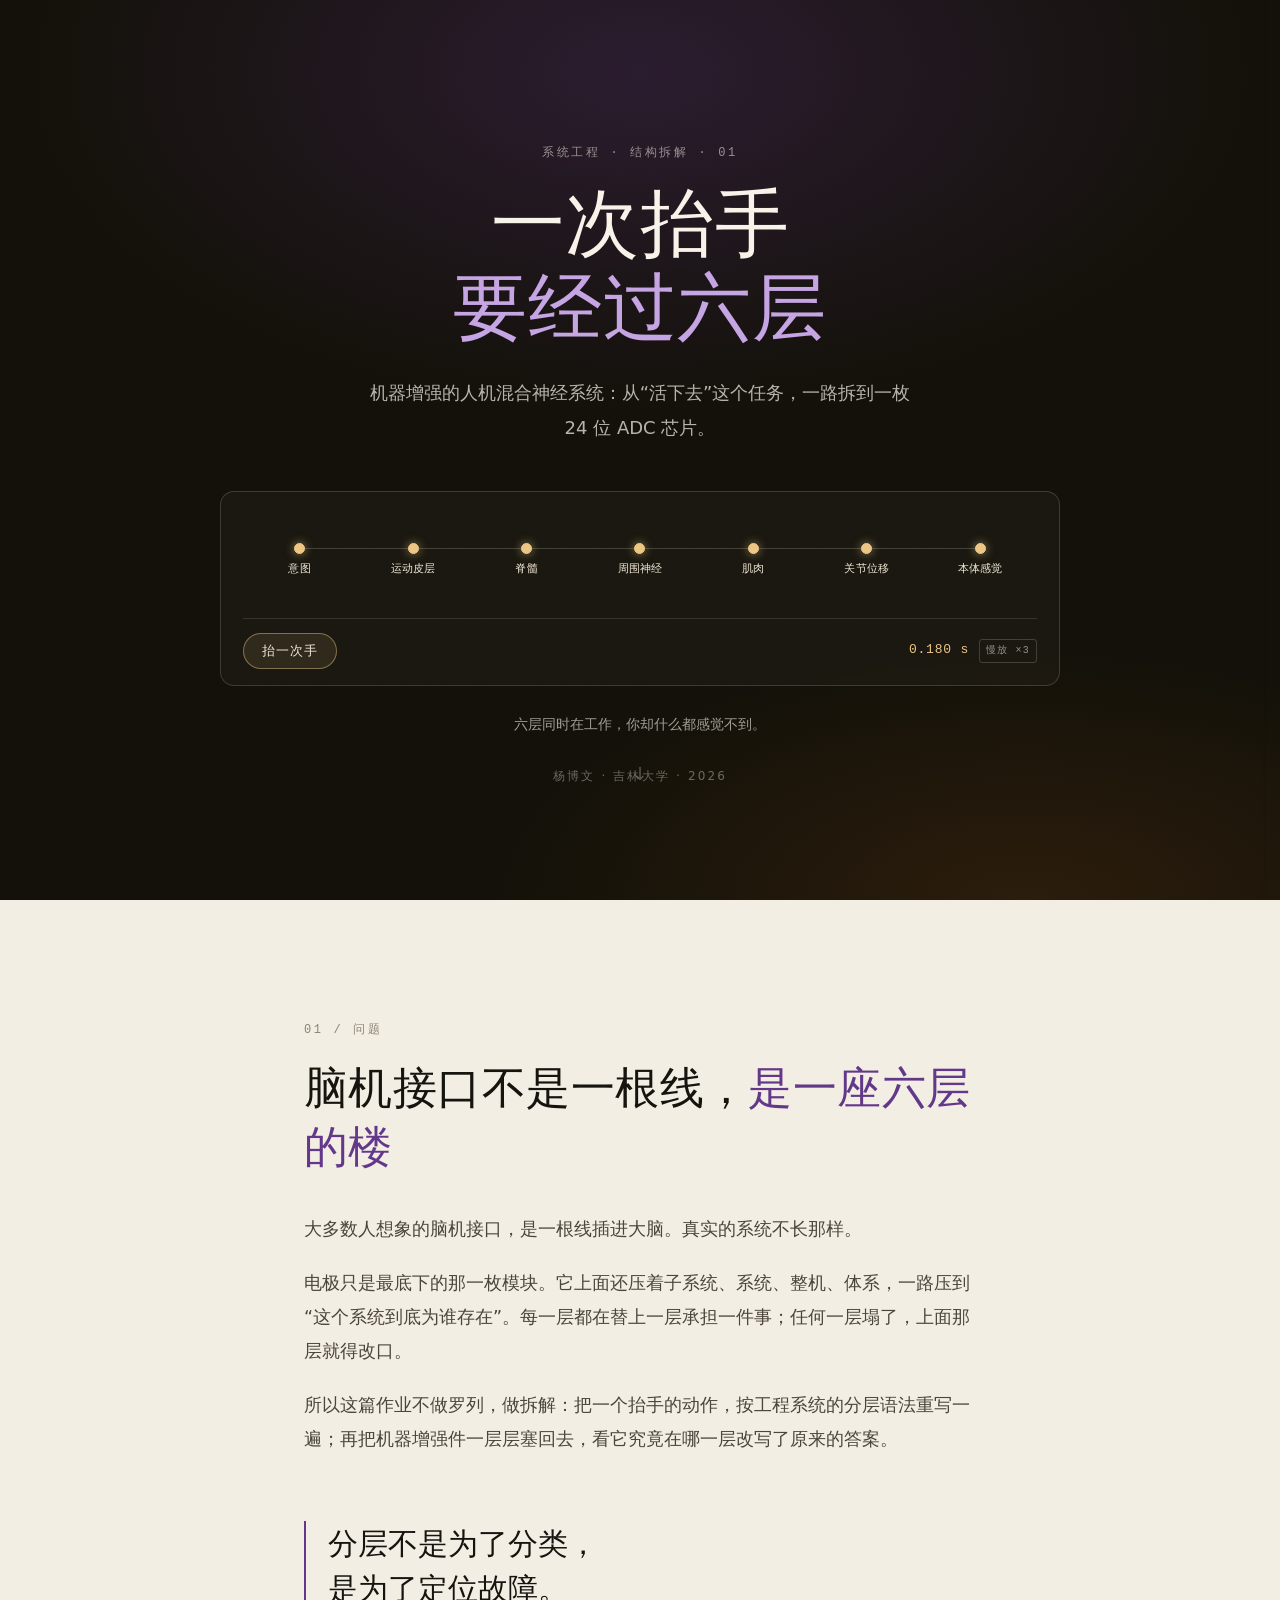
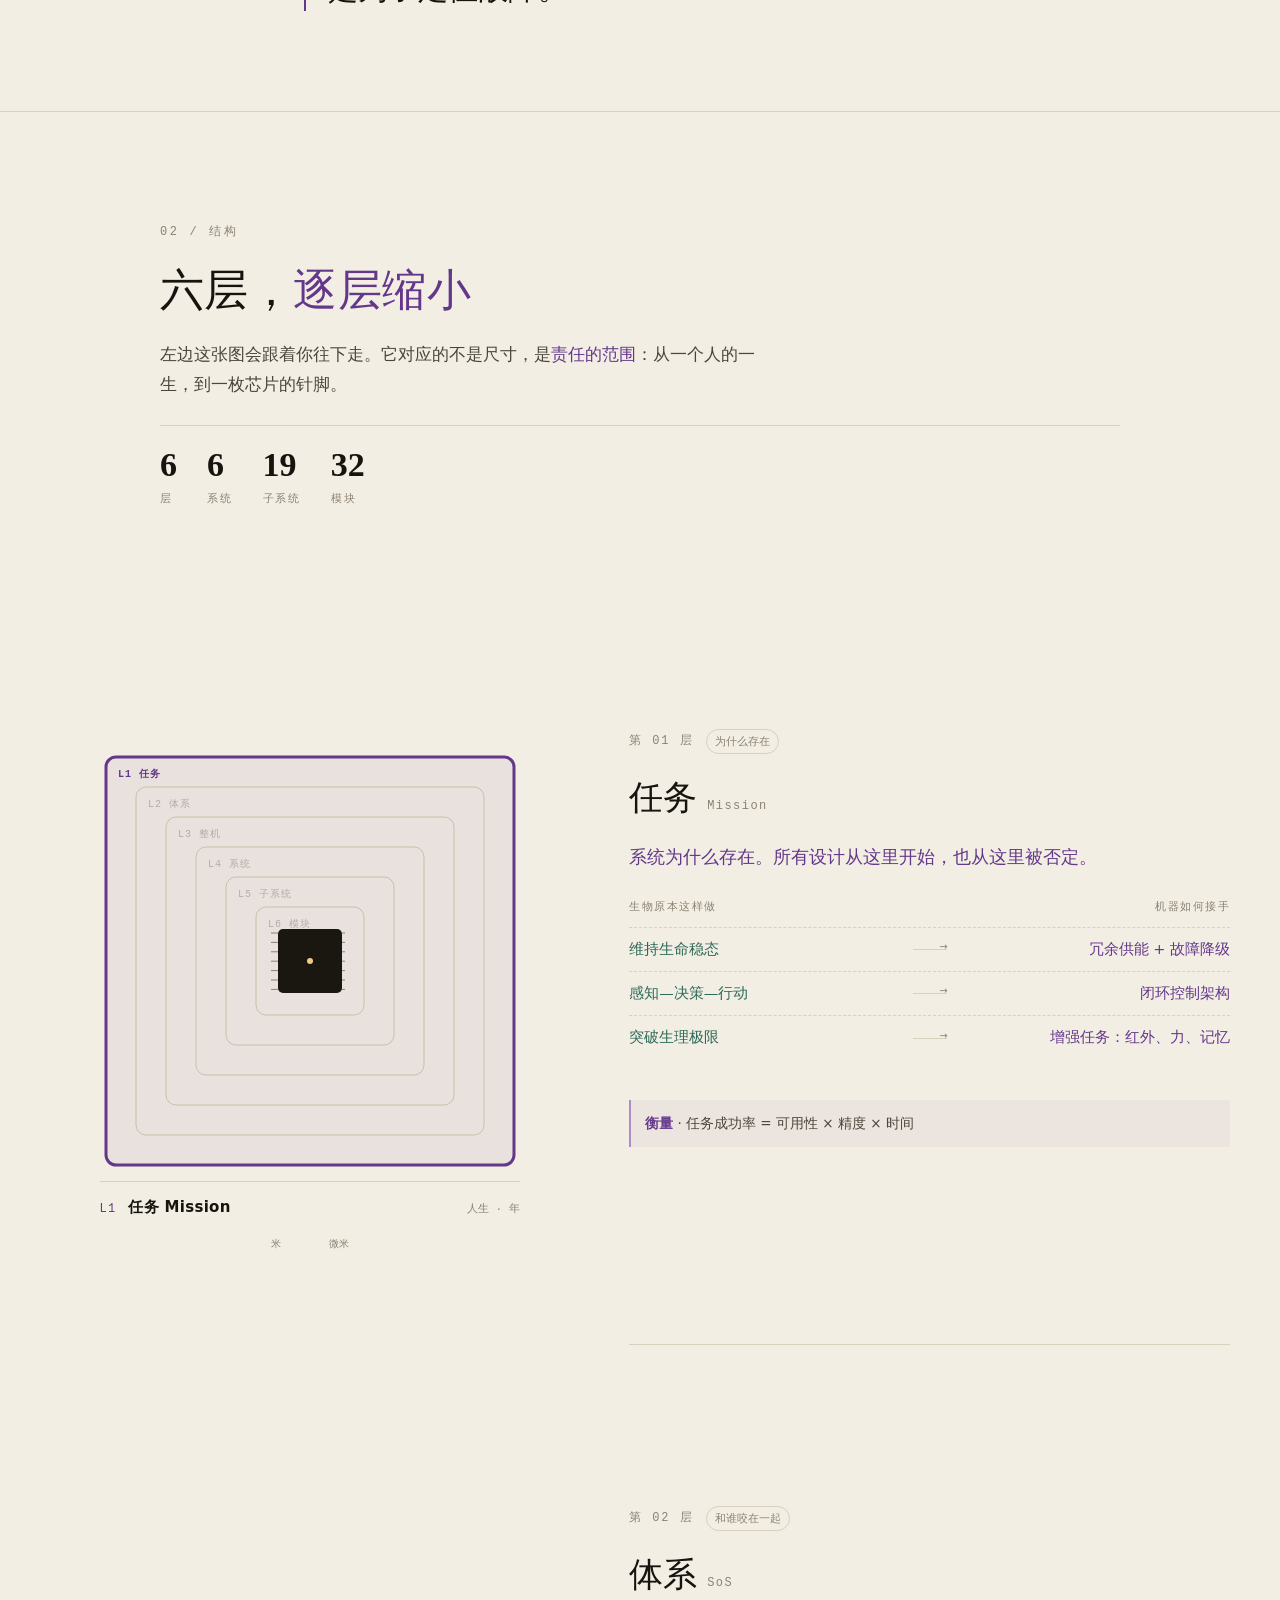
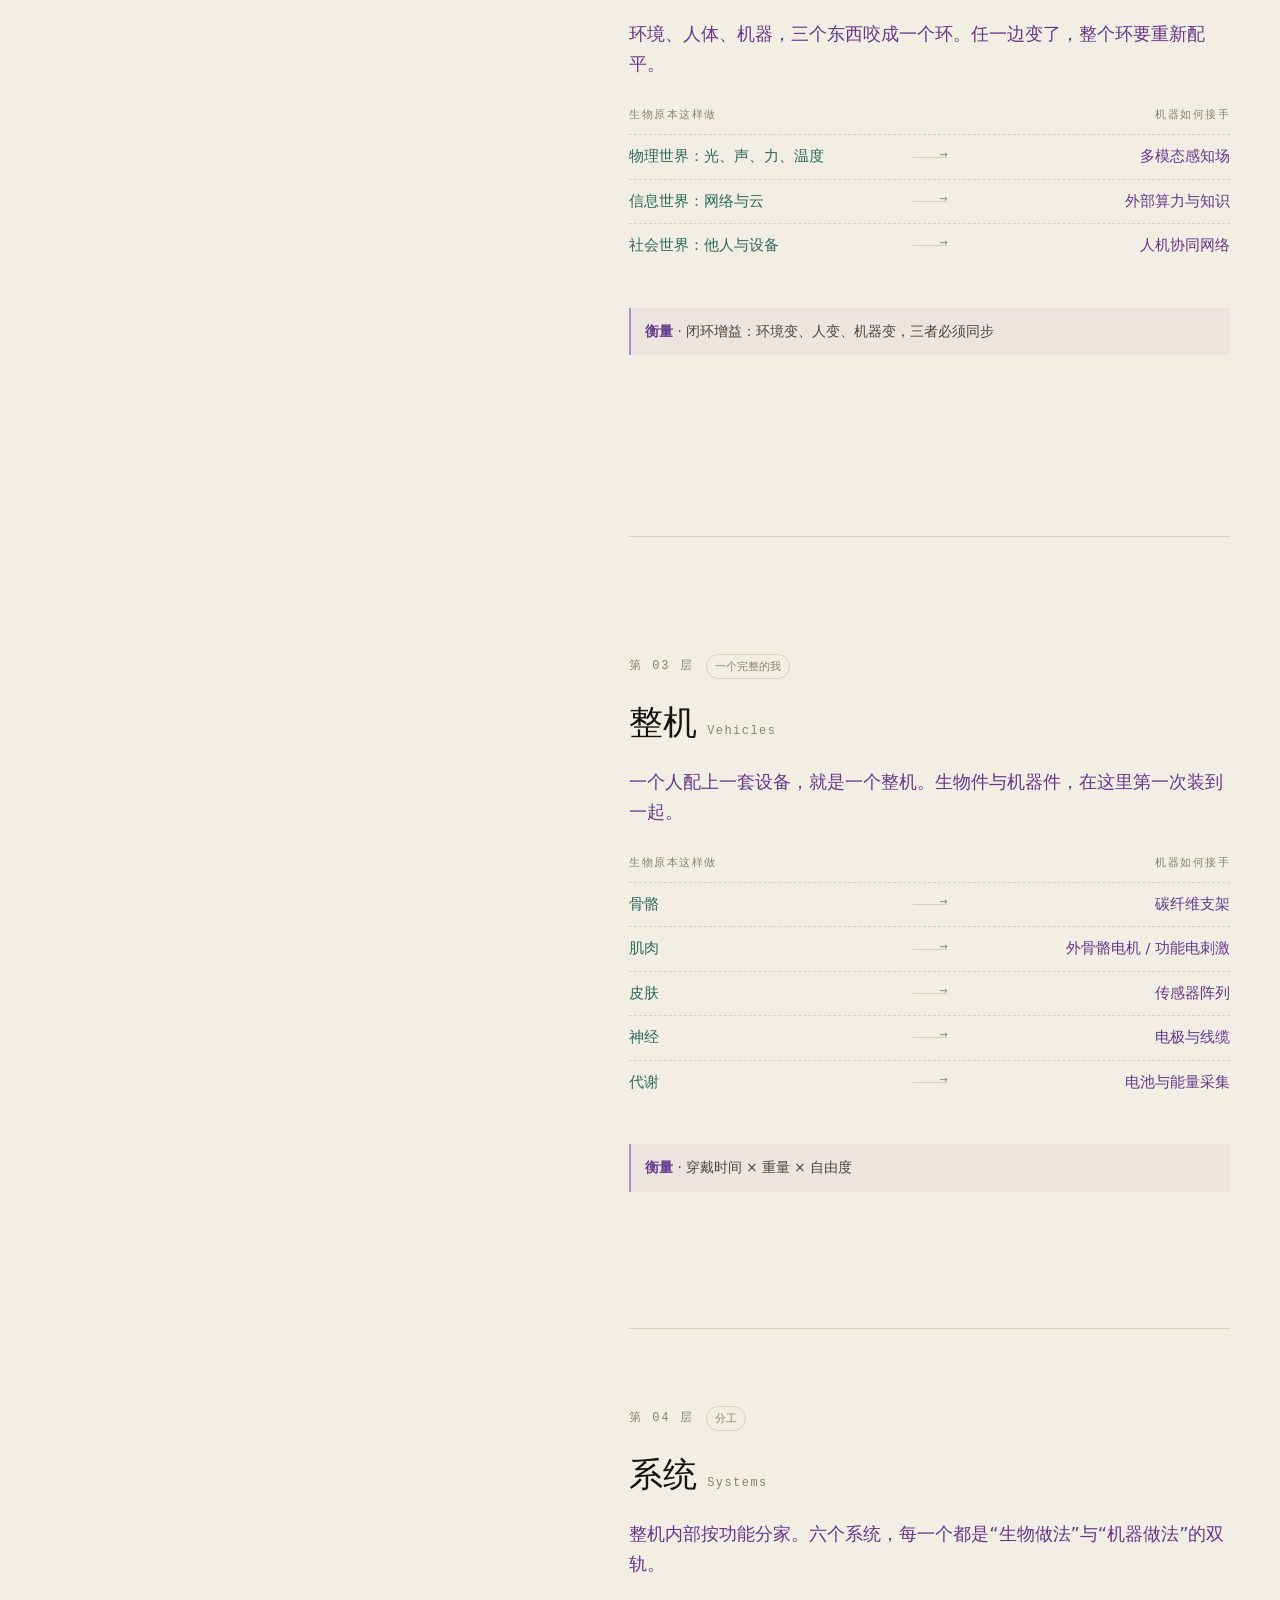
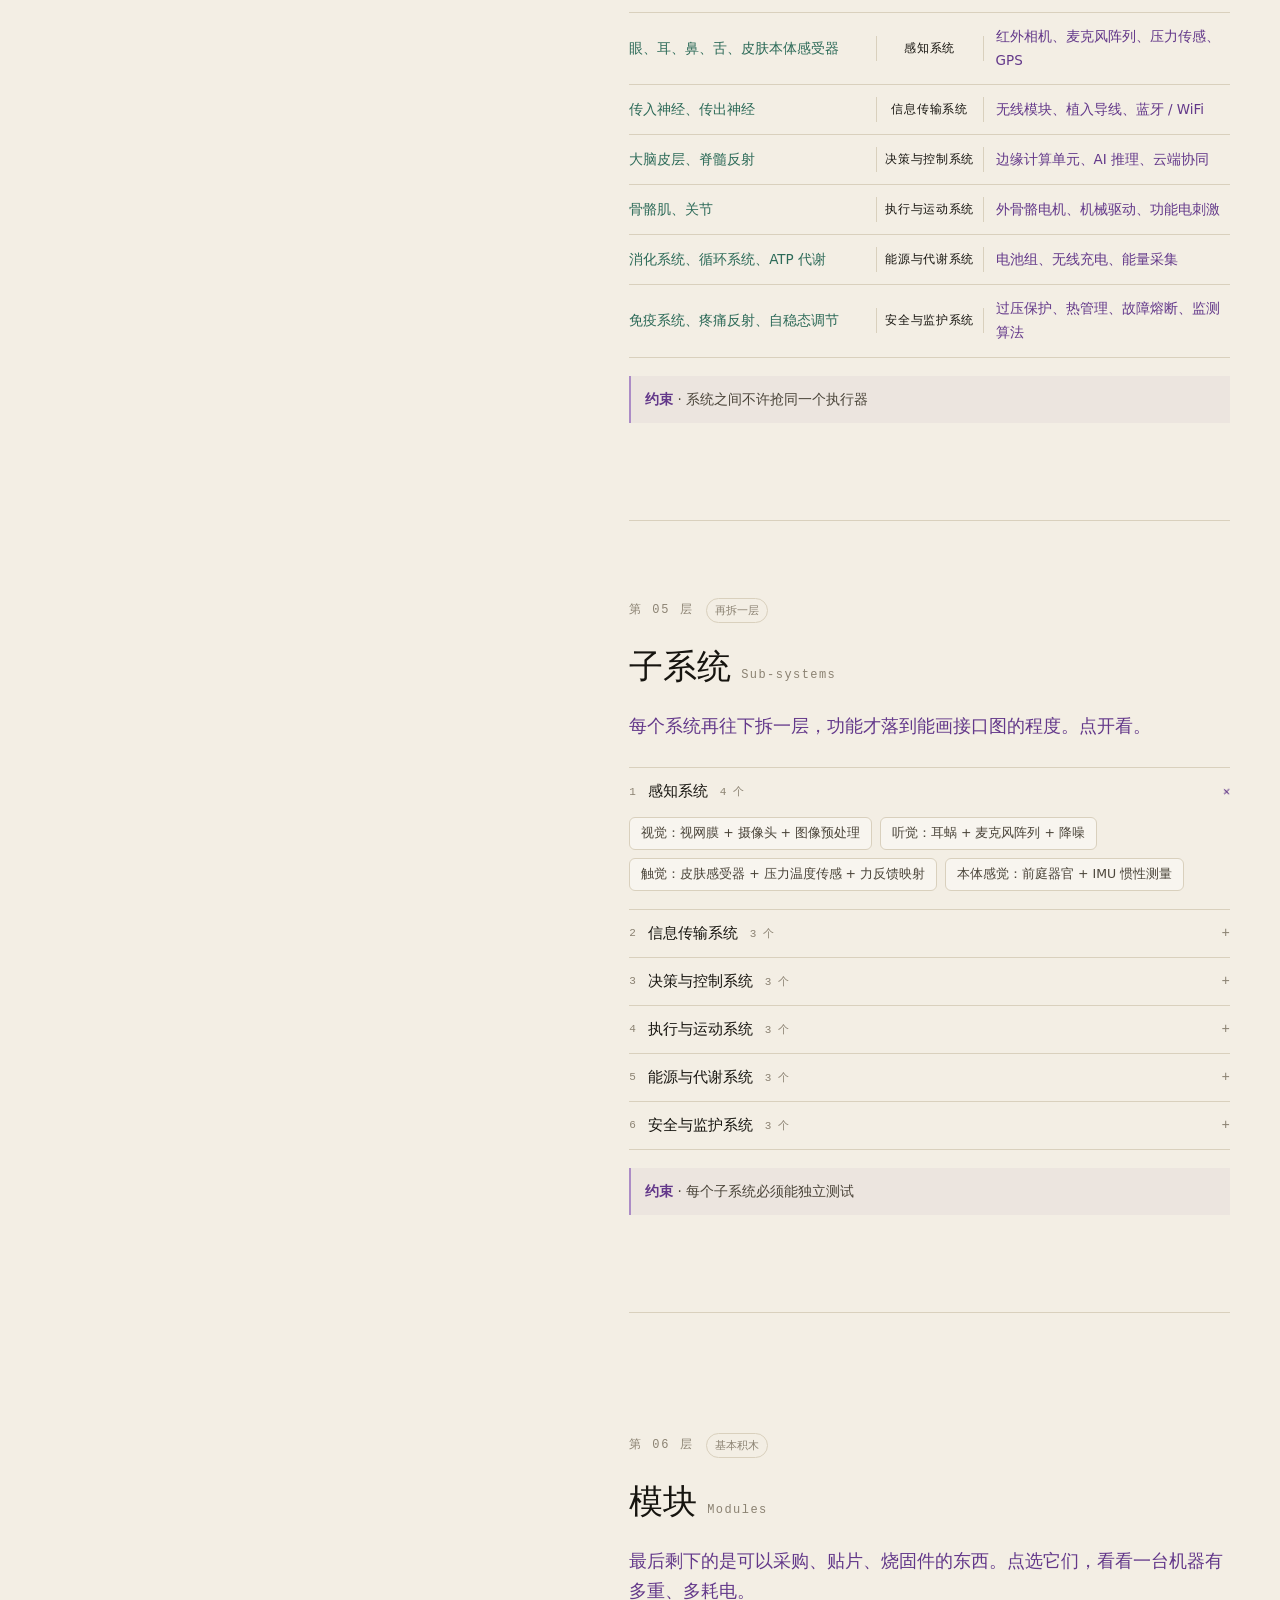
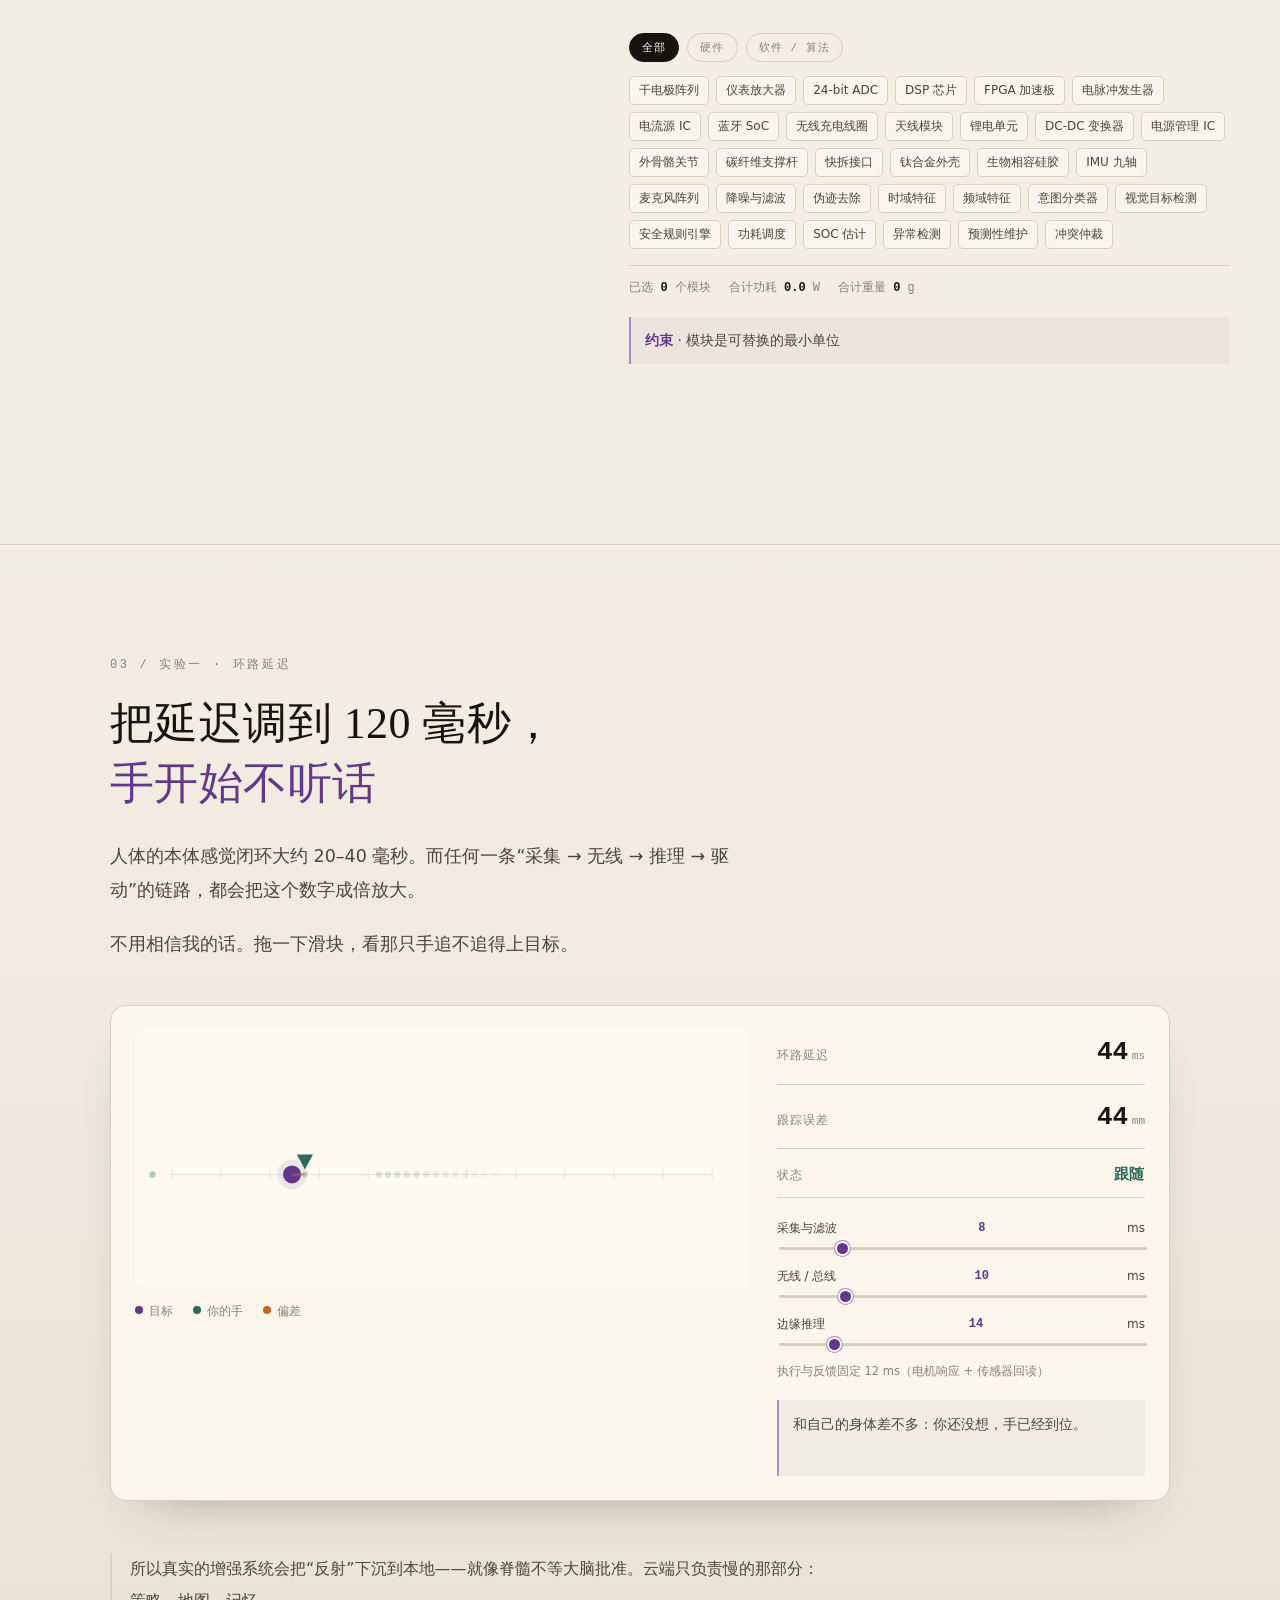
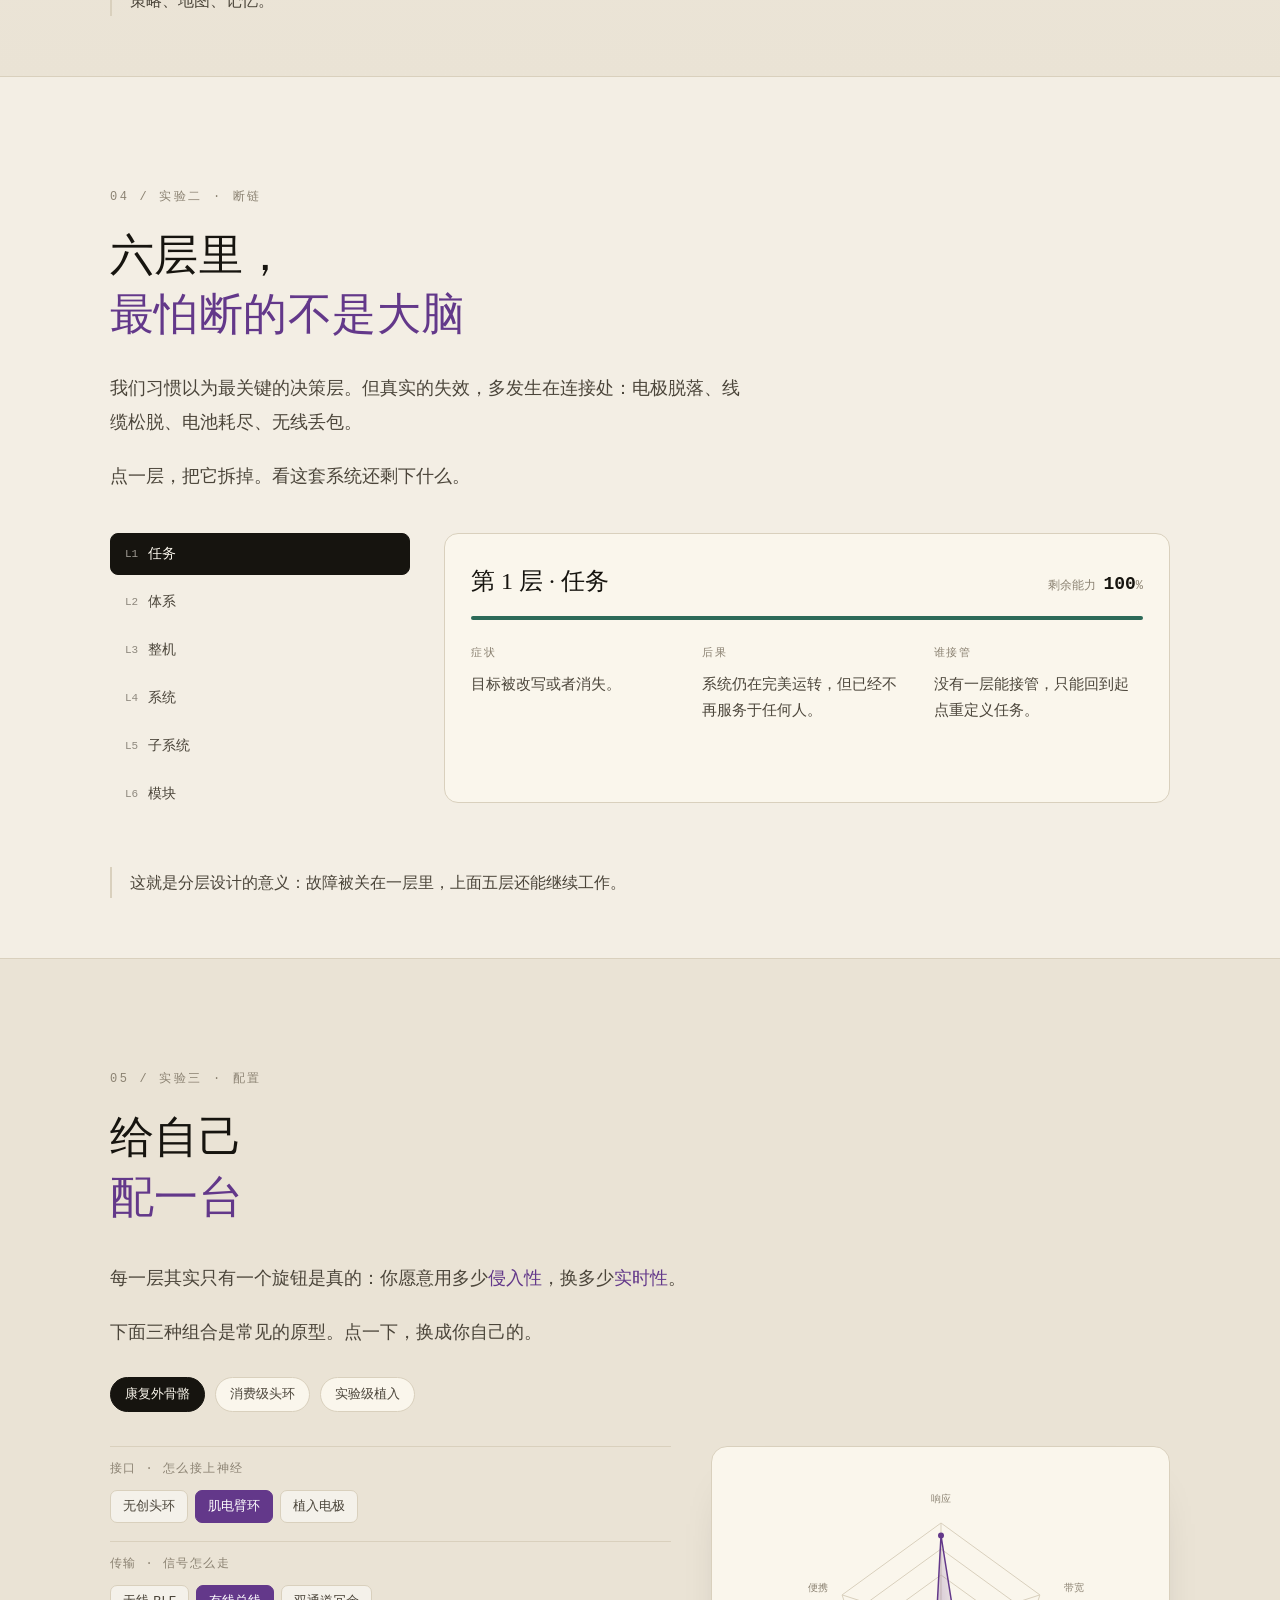
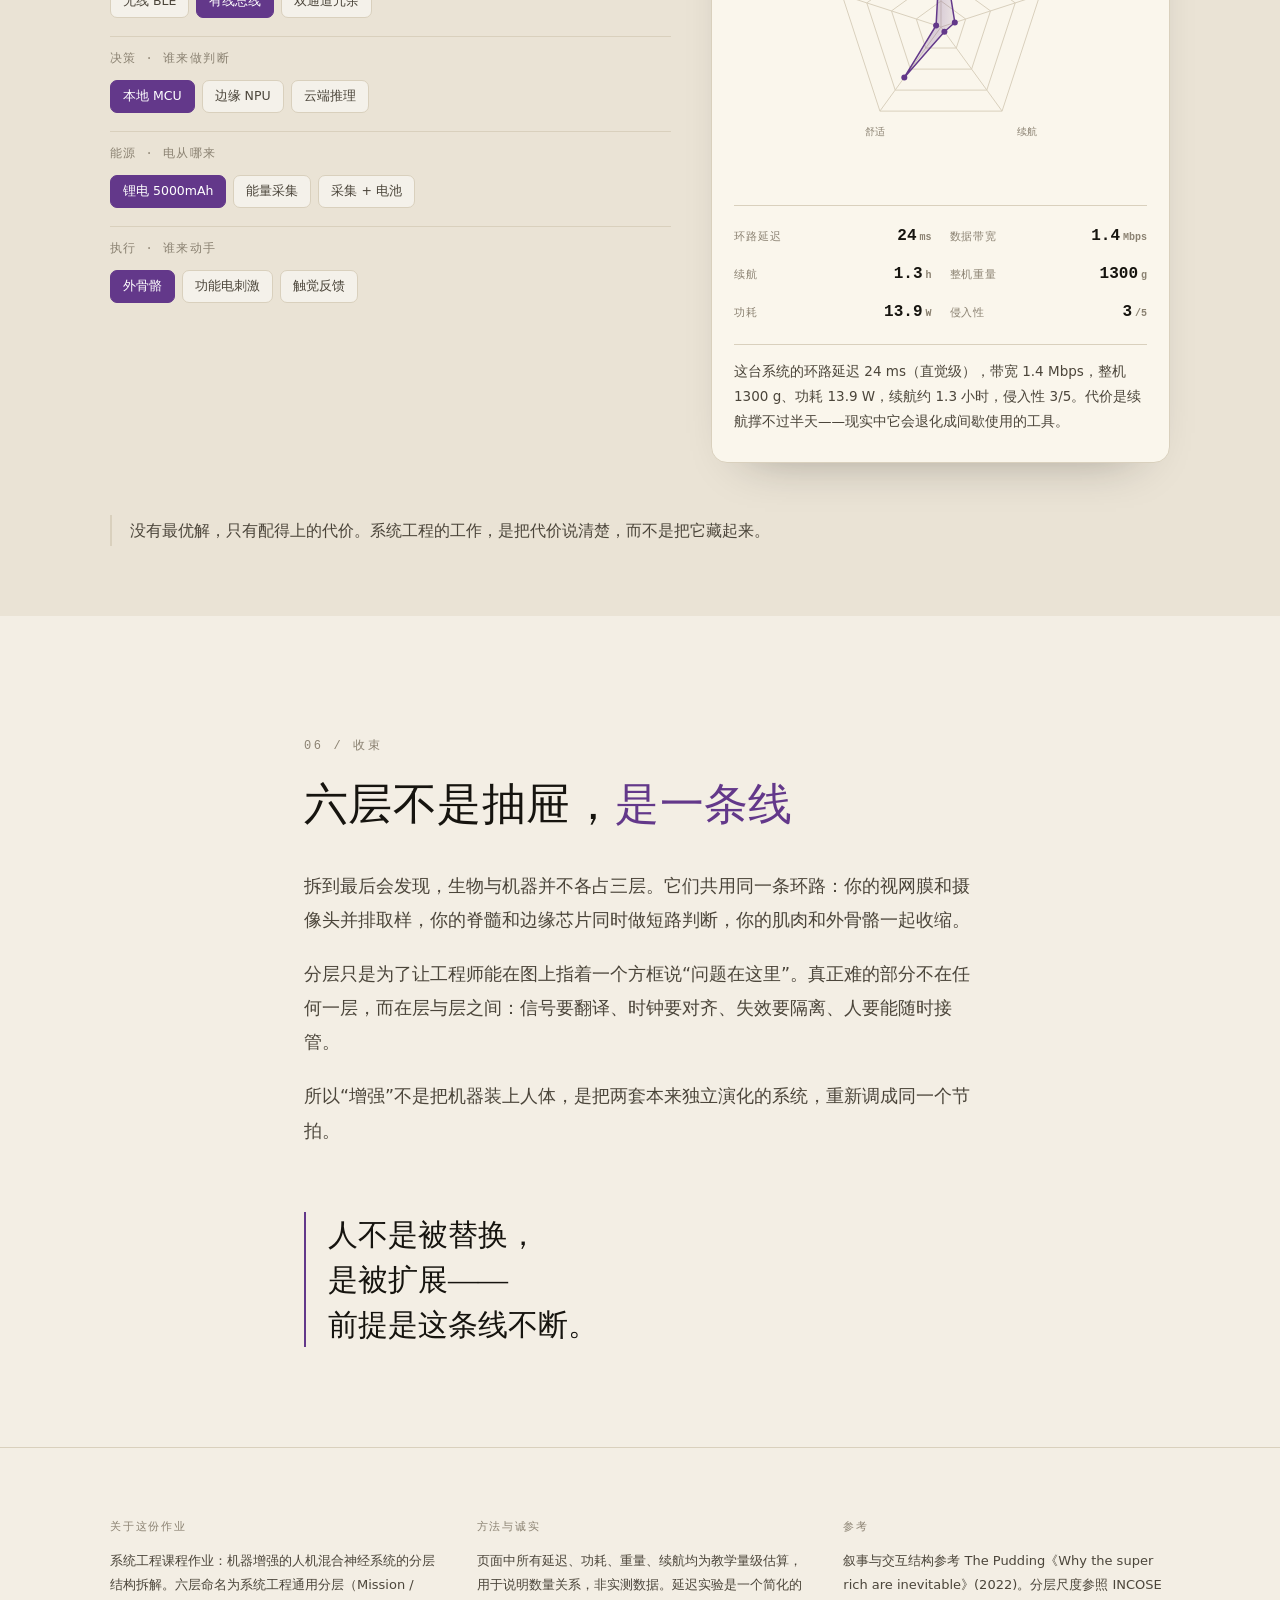
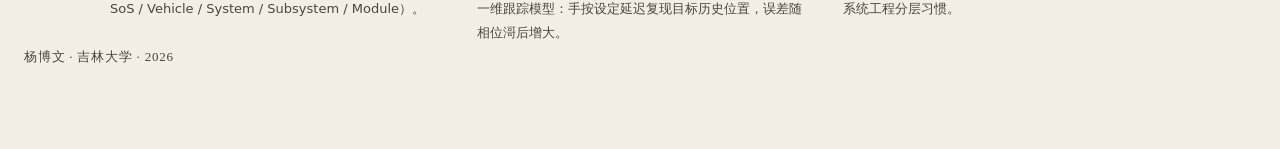
==== commit 8a219519: "首屏抬手动画提速到 0.5 s，并标注慢放倍率" ====
--- a/assignment1/index.html
+++ b/assignment1/index.html
@@ -6,6 +6,16 @@
 <title>一次抬手，要经过六层 · 机器增强的人机混合神经系统</title>
 <meta name="description" content="把“抬手”按系统工程的分层语法拆成六层：任务、体系、整机、系统、子系统、模块。含三个可操作的交互实验：环路延迟、断链降级、系统配置。">
 <link rel="stylesheet" href="style.css">
+<style>
+  /* 首屏读头：真实时长 + 慢放倍率标注，只此一处用到 */
+  .foot-right{display:flex;align-items:baseline;gap:10px}
+  .slowtag{
+    font-family:SFMono-Regular,Consolas,monospace;font-size:10px;letter-spacing:.12em;
+    color:rgba(250,246,236,.55);border:1px solid rgba(250,246,236,.18);
+    padding:2px 6px;border-radius:3px;
+  }
+  @media (max-width:560px){ .slowtag{display:none} }
+</style>
 </head>
 <body>
 <div class="noise" aria-hidden="true"></div>
@@ -26,7 +36,10 @@
       </div>
       <div class="stage-foot">
         <button class="btn" id="reachBtn" type="button">抬一次手</button>
-        <span class="clock" id="reachTime">0.000 s</span>
+        <div class="foot-right">
+          <span class="clock" id="reachTime">0.000 s</span>
+          <span class="slowtag" id="slowTag">慢放 ×3</span>
+        </div>
       </div>
     </div>
 
@@ -90,8 +103,8 @@
       </div>
       <div class="lab-side">
         <div class="readout">
-          <div class="ro"><span class="ro-k">环路延迟</span><span class="ro-v"><b id="roLat">32</b><small>ms</small></span></div>
-          <div class="ro"><span class="ro-k">跟踪误差</span><span class="ro-v"><b id="roErr">4</b><small>mm</small></span></div>
+          <div class="ro"><span class="ro-k">环路延迟</span><span class="ro-v"><b id="roLat">44</b><small>ms</small></span></div>
+          <div class="ro"><span class="ro-k">跟踪误差</span><span class="ro-v"><b id="roErr">16</b><small>mm</small></span></div>
           <div class="ro"><span class="ro-k">状态</span><span class="ro-v"><b id="roState" class="state">跟随</b></span></div>
         </div>
         <div class="controls">
@@ -122,8 +135,8 @@
       <div class="break-picker" id="breakPicker" role="tablist" aria-label="选择要断掉的一层"></div>
       <div class="break-card">
         <div class="break-head">
-          <span class="break-layer" id="bLayer">子系统</span>
-          <span class="break-left">剩余能力 <b id="bLeft">92</b>%</span>
+          <span class="break-layer" id="bLayer">任务</span>
+          <span class="break-left">剩余能力 <b id="bLeft">100</b>%</span>
         </div>
         <div class="break-meter"><span id="bMeter"></span></div>
         <div class="break-grid">
@@ -183,7 +196,7 @@
     </div>
     <div>
       <h5>方法与诚实</h5>
-      <p>页面中所有延迟、功耗、重量、续航均为教学量级估算，用于说明数量关系，非实测数据。延迟实验是一个简化的一维跟踪模型：手按设定延迟复现目标历史位置，误差随相位滞后增大。</p>
+      <p>页面中所有延迟、功耗、重量、续航均为教学量级估算，用于说明数量关系，非实测数据。延迟实验是一个简化的一维跟踪模型：手按设定延迟复现目标历史位置，误差随相位滒后增大。</p>
     </div>
     <div>
       <h5>参考</h5>
@@ -195,4 +208,4 @@
 
 <script src="main.js"></script>
 </body>
-</html>+</html>
--- a/assignment1/style.css
+++ b/assignment1/style.css
@@ -0,0 +1,351 @@
+/* ============================================================
+   一次抬手，要经过六层 —— 编辑型数据叙事
+   ============================================================ */
+:root{
+  --paper:#f3eee4;
+  --paper2:#eae3d5;
+  --ink:#16140f;
+  --ink-2:#4b453a;
+  --muted:#8b8272;
+  --rule:#d9d0bd;
+  --purple:#63388a;
+  --purple-soft:#ac8cc6;
+  --green:#2c6a58;
+  --green-soft:#8ab3a4;
+  --orange:#c26521;
+  --cream:#faf6ec;
+  --dark:#131109;
+  --serif:"Songti SC","SimSun","STSong","Source Han Serif SC","Noto Serif SC",serif;
+  --sans:"PingFang SC","Microsoft YaHei","Hiragino Sans GB","Noto Sans SC",system-ui,sans-serif;
+  --mono:"SFMono-Regular","Cascadia Mono","Consolas","Menlo",monospace;
+}
+*{box-sizing:border-box}
+html{scroll-behavior:smooth}
+body{
+  margin:0;background:var(--paper);color:var(--ink);
+  font-family:var(--sans);font-size:17px;line-height:1.75;
+  -webkit-font-smoothing:antialiased;text-rendering:optimizeLegibility;
+}
+.noise{
+  position:fixed;inset:0;z-index:9000;pointer-events:none;opacity:.24;mix-blend-mode:multiply;
+  background-image:url("data:image/svg+xml,%3Csvg xmlns='http://www.w3.org/2000/svg' width='160' height='160'%3E%3Cfilter id='n'%3E%3CfeTurbulence type='fractalNoise' baseFrequency='0.82' numOctaves='3'/%3E%3C/filter%3E%3Crect width='160' height='160' filter='url(%23n)' opacity='0.36'/%3E%3C/svg%3E");
+}
+.ticker{position:fixed;right:14px;top:0;width:3px;height:100vh;background:rgba(0,0,0,.06);z-index:8000;pointer-events:none}
+.ticker span{display:block;width:100%;height:0;background:var(--ink);transition:height .12s linear}
+
+.serif{font-family:var(--serif);font-weight:400}
+em{font-style:normal;color:var(--purple)}
+.eyebrow{
+  font-family:var(--mono);font-size:12px;letter-spacing:.22em;text-transform:uppercase;
+  color:var(--muted);margin:0 0 18px
+}
+
+/* ---------- HERO ---------- */
+.hero{
+  position:relative;min-height:100vh;background:var(--dark);color:var(--cream);
+  display:flex;align-items:center;justify-content:center;
+  padding:70px 24px 40px;overflow:hidden;
+}
+.hero::before{
+  content:"";position:absolute;inset:0;pointer-events:none;
+  background:
+    radial-gradient(70% 55% at 50% 8%,rgba(99,56,138,.30),transparent 70%),
+    radial-gradient(60% 40% at 80% 100%,rgba(194,101,33,.14),transparent 70%);
+}
+.hero-inner{position:relative;width:100%;max-width:840px;text-align:center}
+.hero .eyebrow{color:rgba(250,246,236,.55)}
+.hero h1{
+  font-size:clamp(38px,6.2vw,74px);line-height:1.14;margin:0 0 26px;letter-spacing:.01em;
+}
+.hero h1 em{color:#c8a7e6;display:inline-block}
+.lede{
+  font-size:clamp(15px,1.5vw,18px);color:rgba(250,246,236,.72);max-width:560px;
+  margin:0 auto 46px;line-height:1.9;
+}
+.stage{
+  border:1px solid rgba(250,246,236,.16);border-radius:14px;
+  background:rgba(250,246,236,.03);padding:26px 22px 16px;backdrop-filter:blur(2px);
+}
+.pipeline{position:relative;height:96px;margin-bottom:4px}
+.stage-line{position:absolute;left:7%;right:7%;top:30px;height:1px;background:rgba(250,246,236,.18)}
+.pulse{
+  position:absolute;top:30px;left:7%;width:9px;height:9px;margin:-4px 0 0 -4px;border-radius:50%;
+  background:#f0c987;box-shadow:0 0 12px 4px rgba(240,201,135,.55);opacity:0;
+}
+.pulse.on{opacity:1}
+.nodes{position:absolute;inset:0;display:grid;grid-template-columns:repeat(7,1fr)}
+.node{display:flex;flex-direction:column;align-items:center;gap:8px;padding-top:18px}
+.node .dot{
+  width:11px;height:11px;border-radius:50%;border:1px solid rgba(250,246,236,.45);
+  background:transparent;transition:all .28s ease;margin-top:7px;
+}
+.node .nlab{
+  font-size:11px;line-height:1.35;color:rgba(250,246,236,.52);transition:color .28s ease;
+  letter-spacing:.02em;max-width:96px;text-align:center;
+}
+.node.on .dot{background:#f0c987;border-color:#f0c987;box-shadow:0 0 10px rgba(240,201,135,.6)}
+.node.on .nlab{color:#f6ecda}
+.nlab .short{display:none}
+.stage-foot{display:flex;align-items:center;justify-content:space-between;gap:16px;border-top:1px solid rgba(250,246,236,.12);padding-top:14px}
+.btn{
+  font-family:var(--sans);font-size:13px;letter-spacing:.08em;color:#f6ecda;
+  background:rgba(240,201,135,.10);border:1px solid rgba(240,201,135,.45);
+  padding:8px 18px;border-radius:999px;cursor:pointer;transition:all .22s ease;
+}
+.btn:hover{background:rgba(240,201,135,.22);border-color:#f0c987}
+.btn:active{transform:scale(.97)}
+.clock{font-family:var(--mono);font-size:13px;color:#f0c987;letter-spacing:.06em}
+.hero-note{
+  margin:26px 0 0;font-size:14px;color:rgba(250,246,236,.62);opacity:.35;transition:opacity .5s ease;
+}
+.hero-note.show{opacity:1}
+.signature{margin:30px 0 0;font-size:12px;letter-spacing:.18em;color:rgba(250,246,236,.38)}
+.cue{position:absolute;bottom:-2px;left:50%;transform:translateX(-50%);font-size:18px;color:rgba(250,246,236,.3);animation:bob 2.4s ease-in-out infinite}
+@keyframes bob{0%,100%{transform:translate(-50%,0)}50%{transform:translate(-50%,7px)}}
+
+/* ---------- CHAPTER ---------- */
+.chapter{max-width:720px;margin:0 auto;padding:120px 24px 40px}
+.chapter h2,.deck-head h2,.lab h2,.builder h2{
+  font-size:clamp(28px,3.9vw,44px);line-height:1.35;margin:0 0 34px;letter-spacing:.01em;
+}
+.prose p{margin:0 0 20px;color:var(--ink-2)}
+.prose{font-size:17.5px;line-height:1.95}
+.pull{
+  font-size:clamp(22px,3vw,30px);line-height:1.5;color:var(--ink);margin:64px 0 0;
+  padding-left:22px;border-left:2px solid var(--purple);
+}
+.prose.narrow{max-width:640px}
+
+/* ---------- DECK ---------- */
+.deck{padding:110px 24px 40px;border-top:1px solid var(--rule);margin-top:60px}
+.deck-head{max-width:960px;margin:0 auto 40px}
+.deck-head h2{margin-bottom:20px}
+.deck-sub{color:var(--ink-2);max-width:600px;margin:0 0 26px}
+.stats{display:flex;flex-wrap:wrap;gap:30px;padding-top:22px;border-top:1px solid var(--rule)}
+.stat b{font-family:var(--serif);font-size:34px;line-height:1;display:block;color:var(--ink)}
+.stat span{font-size:11px;letter-spacing:.16em;color:var(--muted);font-family:var(--mono)}
+
+.deck-body{
+  max-width:1180px;margin:0 auto;display:grid;grid-template-columns:minmax(340px,44%) 1fr;gap:60px;align-items:start;
+}
+.deck-visual{position:sticky;top:0;height:100vh;display:flex;flex-direction:column;justify-content:center}
+.stack-wrap{position:relative}
+.stack{width:100%;max-width:420px;display:block;margin:0 auto}
+.stack-caption{
+  max-width:420px;margin:10px auto 0;display:flex;align-items:baseline;gap:12px;
+  border-top:1px solid var(--rule);padding-top:12px;
+}
+.l-num{font-family:var(--mono);font-size:12px;color:var(--purple);letter-spacing:.1em}
+.l-name{font-size:15px;font-weight:600;letter-spacing:.02em}
+.l-scale{margin-left:auto;font-size:11px;color:var(--muted);font-family:var(--mono)}
+.ruler{max-width:420px;margin:16px auto 0;display:flex;align-items:center;gap:8px;font-family:var(--mono);font-size:10px;color:var(--muted)}
+.ruler i{flex:1;height:1px;background:var(--rule)}
+
+.layer{
+  min-height:88vh;padding:40px 0 60px;border-top:1px solid var(--rule);
+  display:flex;flex-direction:column;justify-content:center;
+}
+.layer:first-child{border-top:none}
+.layer-top{display:flex;align-items:center;gap:12px;margin-bottom:14px}
+.layer-top .no{font-family:var(--mono);font-size:12px;color:var(--muted);letter-spacing:.16em}
+.layer-top .tag{font-size:11px;padding:2px 8px;border:1px solid var(--rule);border-radius:999px;color:var(--muted)}
+.layer h3{font-family:var(--serif);font-size:clamp(26px,3vw,34px);margin:0 0 6px;font-weight:400}
+.layer h3 span{font-size:12px;font-family:var(--mono);color:var(--muted);letter-spacing:.12em;margin-left:10px}
+.layer .gist{font-size:18px;color:var(--purple);margin:8px 0 26px;line-height:1.7}
+
+.duo{margin:0 0 22px}
+.duo-head{display:grid;grid-template-columns:1fr 34px 1fr;gap:10px;margin-bottom:10px}
+.duo-head span{font-size:10.5px;font-family:var(--mono);letter-spacing:.14em;color:var(--muted)}
+.duo-head span:last-child{text-align:right}
+.duo-row{display:grid;grid-template-columns:1fr 34px 1fr;gap:10px;align-items:center;padding:9px 0;border-top:1px dashed var(--rule)}
+.duo-row .b{color:var(--green);font-size:14.5px}
+.duo-row .dash{height:1px;background:var(--rule);position:relative}
+.duo-row .dash::after{content:"→";position:absolute;right:-1px;top:-11px;font-size:10px;color:var(--muted)}
+.duo-row .a{color:var(--purple);font-size:14.5px;text-align:right}
+
+.kpi{margin-top:18px;padding:12px 14px;background:rgba(99,56,138,.05);border-left:2px solid var(--purple-soft);font-size:13.5px;color:var(--ink-2)}
+.kpi b{color:var(--purple);font-weight:600}
+
+/* systems table */
+.sys-table{margin:6px 0 0;border-top:1px solid var(--rule)}
+.sys-row{display:grid;grid-template-columns:1fr 108px 1fr;gap:12px;padding:12px 0;border-bottom:1px solid var(--rule);align-items:center}
+.sys-row .s-b{font-size:13.5px;color:var(--green)}
+.sys-row .s-n{font-size:12px;letter-spacing:.06em;text-align:center;color:var(--ink);border-left:1px solid var(--rule);border-right:1px solid var(--rule);padding:2px 0}
+.sys-row .s-a{font-size:13.5px;color:var(--purple)}
+
+/* accordion */
+.acc{border-top:1px solid var(--rule)}
+.acc-item{border-bottom:1px solid var(--rule)}
+.acc-head{
+  width:100%;background:none;border:none;padding:14px 0;display:flex;align-items:center;gap:12px;
+  cursor:pointer;font-family:var(--sans);font-size:15px;color:var(--ink);text-align:left;
+}
+.acc-head .cnt{font-family:var(--mono);font-size:11px;color:var(--muted)}
+.acc-head .plus{margin-left:auto;font-family:var(--mono);font-size:14px;color:var(--muted);transition:transform .25s ease}
+.acc-item.open .plus{transform:rotate(45deg);color:var(--purple)}
+.acc-body{max-height:0;overflow:hidden;transition:max-height .38s cubic-bezier(.3,.7,.2,1)}
+.acc-item.open .acc-body{max-height:320px}
+.sub-chips{display:flex;flex-wrap:wrap;gap:8px;padding:2px 0 18px}
+.sub-chip{font-size:12.5px;line-height:1.5;padding:6px 11px;border:1px solid var(--rule);border-radius:6px;color:var(--ink-2);background:rgba(255,255,255,.4)}
+
+/* module grid */
+.mod-filter{display:flex;gap:8px;margin:0 0 14px}
+.mod-filter button{
+  font-family:var(--mono);font-size:11px;letter-spacing:.1em;padding:6px 12px;border-radius:999px;
+  border:1px solid var(--rule);background:transparent;color:var(--muted);cursor:pointer;transition:.2s;
+}
+.mod-filter button.on{background:var(--ink);color:var(--cream);border-color:var(--ink)}
+.mods{display:flex;flex-wrap:wrap;gap:7px}
+.mod{
+  font-size:12px;padding:5px 9px;border:1px solid var(--rule);border-radius:5px;background:rgba(255,255,255,.35);
+  color:var(--ink-2);cursor:pointer;transition:all .18s ease;font-family:var(--sans);
+}
+.mod:hover{border-color:var(--purple-soft)}
+.mod.on{background:var(--purple);color:#fff;border-color:var(--purple)}
+.mod[data-t="sw"].on{background:var(--green);border-color:var(--green)}
+.mod-tally{margin-top:16px;padding-top:12px;border-top:1px solid var(--rule);font-family:var(--mono);font-size:12px;color:var(--muted);display:flex;gap:18px;flex-wrap:wrap}
+.mod-tally b{color:var(--ink);font-weight:600}
+
+/* ---------- LAB ---------- */
+.lab{border-top:1px solid var(--rule);padding:110px 24px 60px;background:linear-gradient(180deg,var(--paper),var(--paper2))}
+.lab.alt{background:var(--paper)}
+.lab-inner{max-width:1060px;margin:0 auto}
+.lab h2{margin-bottom:26px}
+.lab-panel{
+  margin-top:44px;display:grid;grid-template-columns:1.25fr .75fr;gap:28px;
+  background:var(--cream);border:1px solid var(--rule);border-radius:16px;padding:24px;
+  box-shadow:0 24px 50px -34px rgba(22,20,15,.4);
+}
+.lab-canvas-wrap{position:relative;min-width:0}
+#labCanvas{width:100%;height:auto;display:block;border-radius:10px;background:#fdfaf2}
+.lab-legend{display:flex;gap:20px;margin-top:14px;font-size:11.5px;color:var(--muted);font-family:var(--mono)}
+.lab-legend span::before{content:"";display:inline-block;width:8px;height:8px;border-radius:50%;margin-right:6px;vertical-align:1px}
+.lg-target::before{background:var(--purple)}
+.lg-hand::before{background:var(--green)}
+.lg-gap::before{background:var(--orange)}
+.lab-side{display:flex;flex-direction:column;gap:20px}
+.readout{display:flex;flex-direction:column;gap:10px}
+.ro{display:flex;align-items:baseline;justify-content:space-between;border-bottom:1px solid var(--rule);padding-bottom:8px}
+.ro-k{font-size:11.5px;letter-spacing:.1em;color:var(--muted)}
+.ro-v b{font-family:var(--mono);font-size:26px;letter-spacing:-.01em;color:var(--ink)}
+.ro-v small{font-family:var(--mono);font-size:11px;color:var(--muted);margin-left:4px}
+.ro-v .state{font-size:15px;font-family:var(--sans);letter-spacing:.04em}
+.controls{display:flex;flex-direction:column;gap:14px}
+.slider{display:flex;flex-direction:column;gap:6px}
+.slider span{font-size:12px;color:var(--ink-2);display:flex;justify-content:space-between}
+.slider b{font-family:var(--mono);color:var(--purple)}
+input[type=range]{
+  -webkit-appearance:none;appearance:none;width:100%;height:3px;background:var(--rule);border-radius:2px;outline:none;
+}
+input[type=range]::-webkit-slider-thumb{
+  -webkit-appearance:none;width:15px;height:15px;border-radius:50%;background:var(--purple);
+  border:2px solid var(--cream);box-shadow:0 0 0 1px var(--purple-soft);cursor:pointer;
+}
+input[type=range]::-moz-range-thumb{width:13px;height:13px;border-radius:50%;background:var(--purple);border:2px solid var(--cream);cursor:pointer}
+.fixed{font-size:11.5px;color:var(--muted);margin:0;line-height:1.6}
+.verdict{
+  margin:0;padding:12px 14px;background:rgba(99,56,138,.06);border-left:2px solid var(--purple-soft);
+  font-size:13.5px;line-height:1.8;color:var(--ink-2);min-height:76px;
+}
+.after{
+  margin:52px 0 0;max-width:720px;font-size:16px;line-height:1.95;color:var(--ink-2);
+  padding-left:18px;border-left:2px solid var(--rule);
+}
+
+/* break */
+.break-wrap{margin-top:40px;display:grid;grid-template-columns:300px 1fr;gap:34px;align-items:start}
+.break-picker{display:flex;flex-direction:column;gap:6px}
+.break-btn{
+  text-align:left;background:none;border:1px solid transparent;border-radius:8px;padding:11px 14px;
+  cursor:pointer;font-family:var(--sans);font-size:14px;color:var(--ink-2);display:flex;align-items:center;gap:10px;
+  transition:all .2s ease;
+}
+.break-btn:hover{background:rgba(0,0,0,.03)}
+.break-btn.on{background:var(--ink);color:var(--cream);border-color:var(--ink)}
+.break-btn .n{font-family:var(--mono);font-size:11px;opacity:.6}
+.break-card{background:var(--cream);border:1px solid var(--rule);border-radius:14px;padding:26px 26px 30px;min-height:270px}
+.break-head{display:flex;align-items:baseline;justify-content:space-between;margin-bottom:14px}
+.break-layer{font-family:var(--serif);font-size:24px}
+.break-left{font-family:var(--mono);font-size:12px;color:var(--muted)}
+.break-left b{font-size:18px;color:var(--ink)}
+.break-meter{height:4px;background:var(--rule);border-radius:2px;overflow:hidden;margin-bottom:24px}
+.break-meter span{display:block;height:100%;width:92%;background:var(--green);transition:width .5s cubic-bezier(.3,.8,.2,1),background .5s}
+.break-grid{display:grid;grid-template-columns:repeat(3,1fr);gap:22px}
+.break-grid h4{font-size:11px;letter-spacing:.14em;color:var(--muted);margin:0 0 8px;font-weight:500;font-family:var(--mono)}
+.break-grid p{margin:0;font-size:14.5px;line-height:1.8;color:var(--ink-2)}
+
+/* ---------- BUILDER ---------- */
+.builder{border-top:1px solid var(--rule);padding:110px 24px 70px;background:var(--paper2)}
+.presets{display:flex;flex-wrap:wrap;gap:10px;margin:28px 0 34px}
+.preset{
+  font-size:12.5px;padding:8px 14px;border-radius:999px;border:1px solid var(--rule);
+  background:var(--cream);color:var(--ink-2);cursor:pointer;transition:.2s;
+}
+.preset:hover{border-color:var(--purple-soft);color:var(--ink)}
+.preset.on{background:var(--ink);color:var(--cream);border-color:var(--ink)}
+.build-grid{display:grid;grid-template-columns:1.1fr .9fr;gap:40px;align-items:start}
+.build-choices{display:flex;flex-direction:column;gap:18px}
+.cat{border-top:1px solid var(--rule);padding-top:12px}
+.cat h4{margin:0 0 10px;font-size:12px;letter-spacing:.12em;color:var(--muted);font-weight:500;font-family:var(--mono)}
+.chips{display:flex;flex-wrap:wrap;gap:7px}
+.chip{
+  font-size:12.5px;padding:7px 12px;border-radius:7px;border:1px solid var(--rule);
+  background:rgba(255,255,255,.5);color:var(--ink-2);cursor:pointer;transition:.18s;font-family:var(--sans);
+}
+.chip:hover{border-color:var(--purple-soft)}
+.chip.on{background:var(--purple);color:#fff;border-color:var(--purple)}
+.build-result{position:sticky;top:40px;background:var(--cream);border:1px solid var(--rule);border-radius:16px;padding:22px;box-shadow:0 24px 50px -36px rgba(22,20,15,.45)}
+.radar{width:100%;max-width:320px;display:block;margin:0 auto}
+.build-nums{display:grid;grid-template-columns:1fr 1fr;gap:10px 18px;margin:16px 0 18px;border-top:1px solid var(--rule);padding-top:16px}
+.bn{display:flex;align-items:baseline;justify-content:space-between}
+.bn span{font-size:11px;letter-spacing:.08em;color:var(--muted)}
+.bn b{font-family:var(--mono);font-size:16px;color:var(--ink)}
+.bn b i{font-style:normal;font-size:10px;color:var(--muted);margin-left:3px}
+.build-verdict{margin:0;font-size:13.5px;line-height:1.85;color:var(--ink-2);border-top:1px solid var(--rule);padding-top:14px;min-height:96px}
+
+/* ---------- CLOSE ---------- */
+.close{padding-bottom:100px}
+.foot{border-top:1px solid var(--rule);padding:70px 24px 80px;background:var(--paper)}
+.foot-grid{max-width:1060px;margin:0 auto;display:grid;grid-template-columns:repeat(3,1fr);gap:40px}
+.foot h5{margin:0 0 12px;font-size:11px;letter-spacing:.16em;color:var(--muted);font-weight:500;font-family:var(--mono)}
+.foot p{margin:0;font-size:13px;line-height:1.85;color:var(--ink-2)}
+.foot-sig{max-width:1060px;margin:56px auto 0;font-size:15px;color:var(--ink);letter-spacing:.06em}
+
+/* ---------- RESPONSIVE ---------- */
+@media (max-width:980px){
+  .deck-body{grid-template-columns:1fr;gap:20px}
+  .deck-visual{position:static;height:auto;padding:10px 0 30px}
+  .stack{max-width:320px}
+  .ruler{max-width:320px}
+  .layer{min-height:auto;padding:46px 0}
+  .lab-panel{grid-template-columns:1fr}
+  .break-wrap{grid-template-columns:1fr}
+  .break-picker{flex-direction:row;flex-wrap:wrap}
+  .break-btn{flex:1 1 45%}
+  .break-grid{grid-template-columns:1fr;gap:16px}
+  .build-grid{grid-template-columns:1fr}
+  .build-result{position:static}
+  .foot-grid{grid-template-columns:1fr}
+}
+@media (max-width:640px){
+  body{font-size:16px}
+  .hero{padding-top:56px}
+  .pipeline .nlab{font-size:10px}
+  .sys-row{grid-template-columns:1fr;gap:4px}
+  .sys-row .s-n{text-align:left;border:none;padding:2px 0;color:var(--muted);font-size:11px;order:-1}
+  .duo-head,.duo-row{grid-template-columns:1fr}
+  .duo-row .dash{display:none}
+  .duo-row .a{text-align:left}
+  .duo-row{gap:2px;padding:10px 0}
+  .chapter,.deck,.lab,.builder{padding-left:20px;padding-right:20px}
+  .build-nums{grid-template-columns:1fr}
+}
+@media (max-width:560px){
+  .nlab .full{display:none}
+  .nlab .short{display:inline}
+  .pipeline .nlab{font-size:10px}
+}
+@media (prefers-reduced-motion:reduce){
+  *{animation:none!important;transition:none!important}
+  html{scroll-behavior:auto}
+}
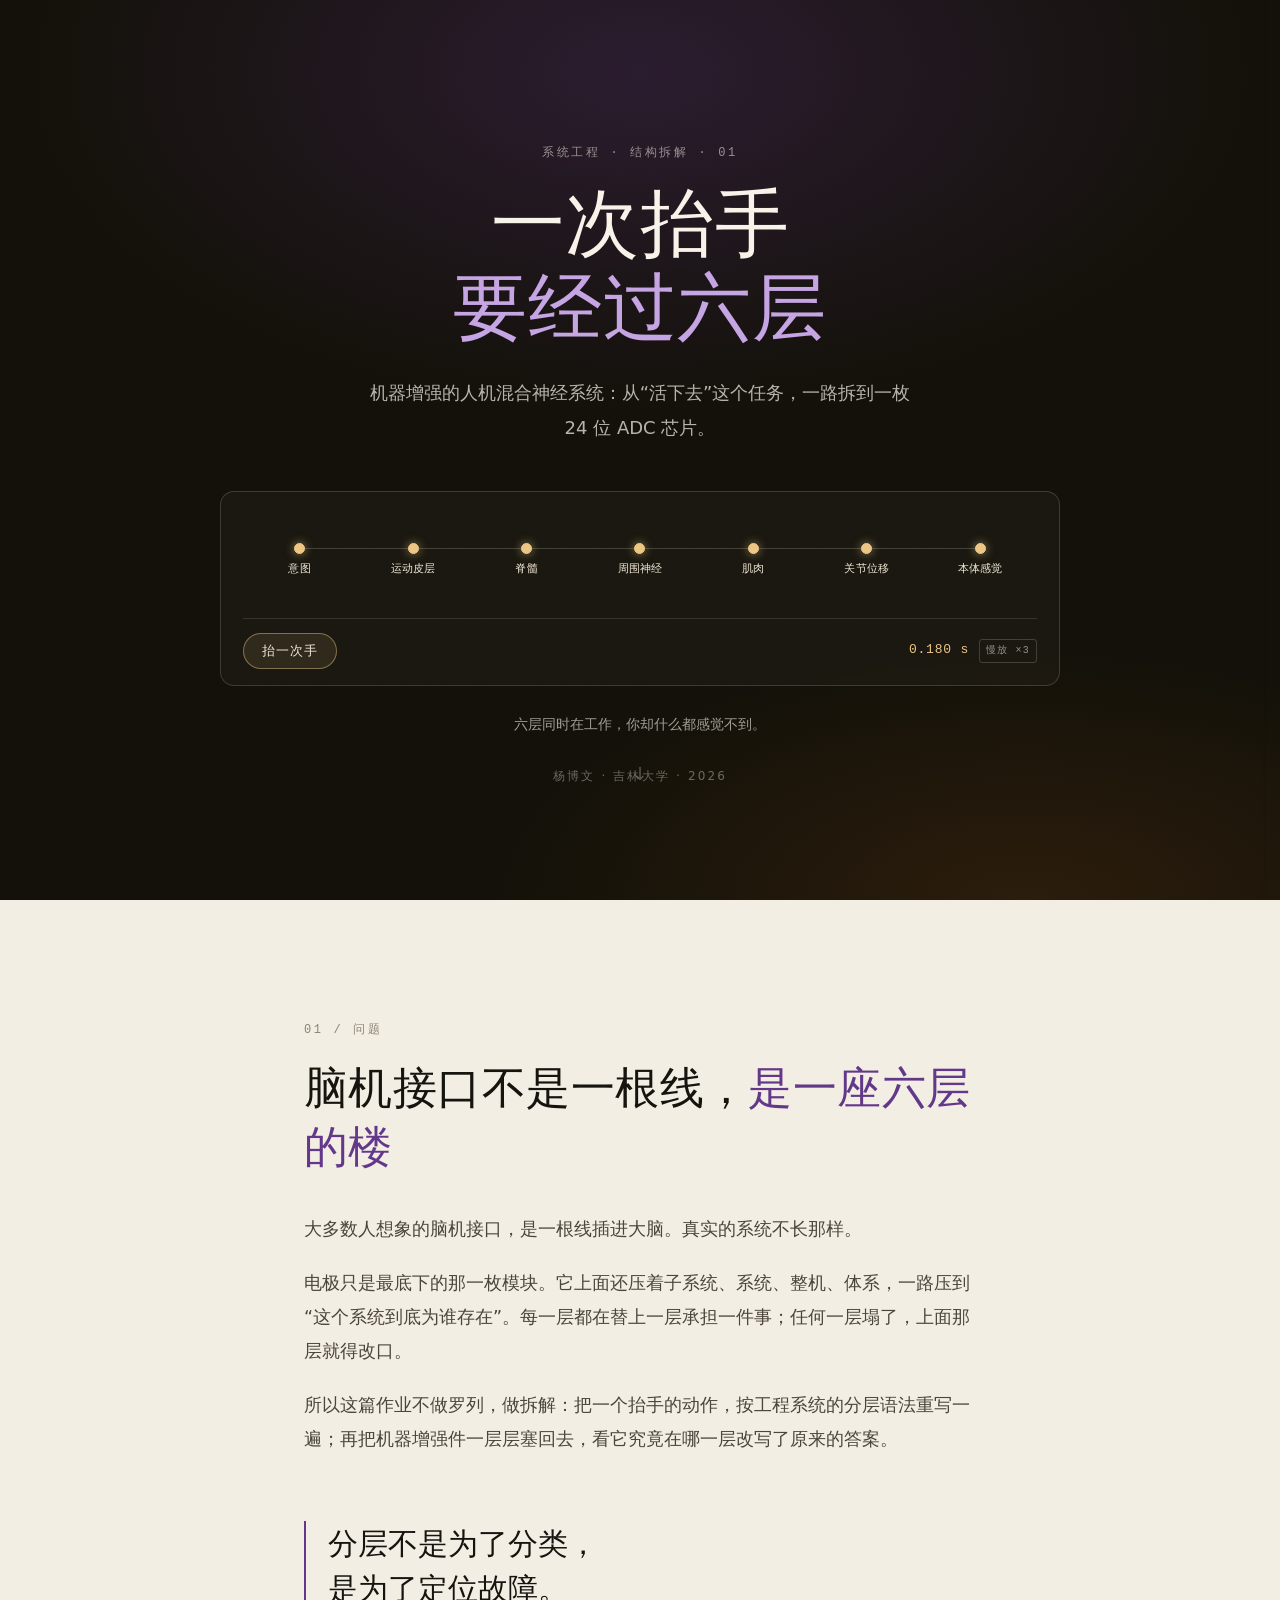
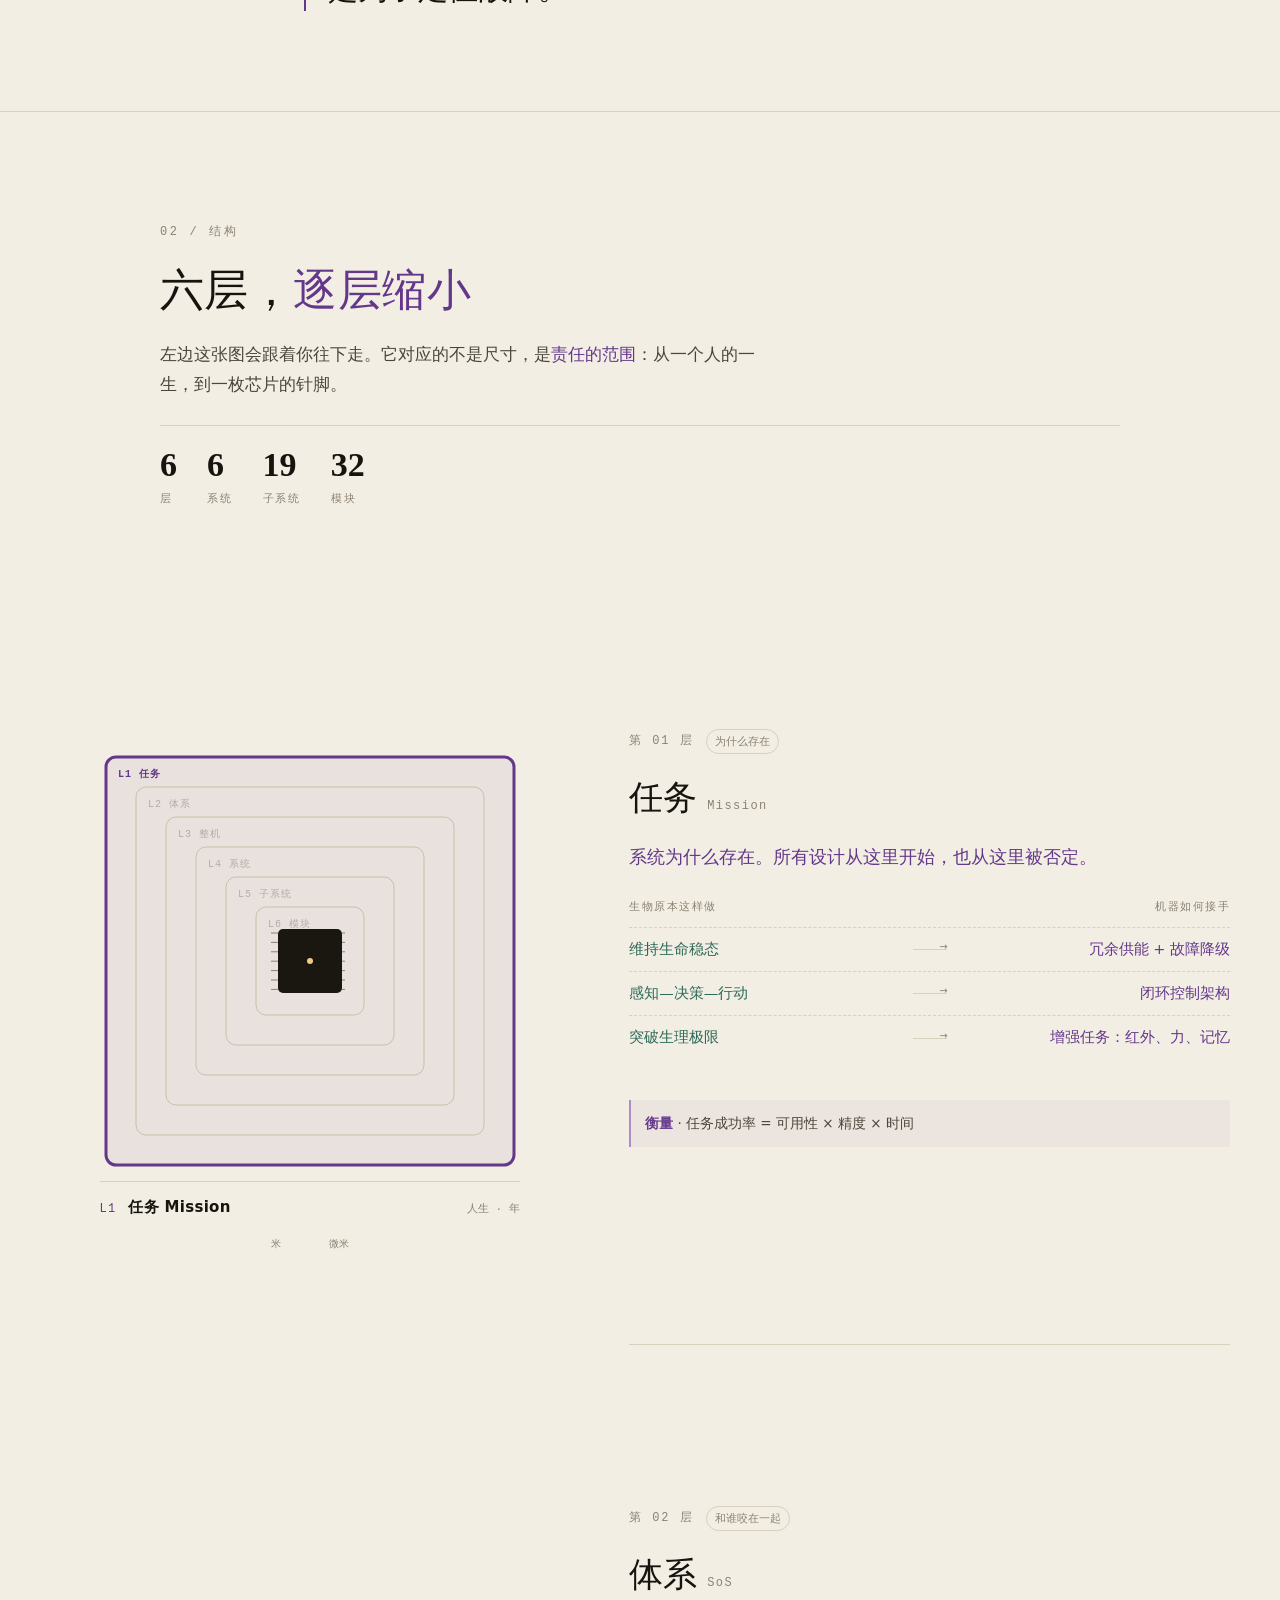
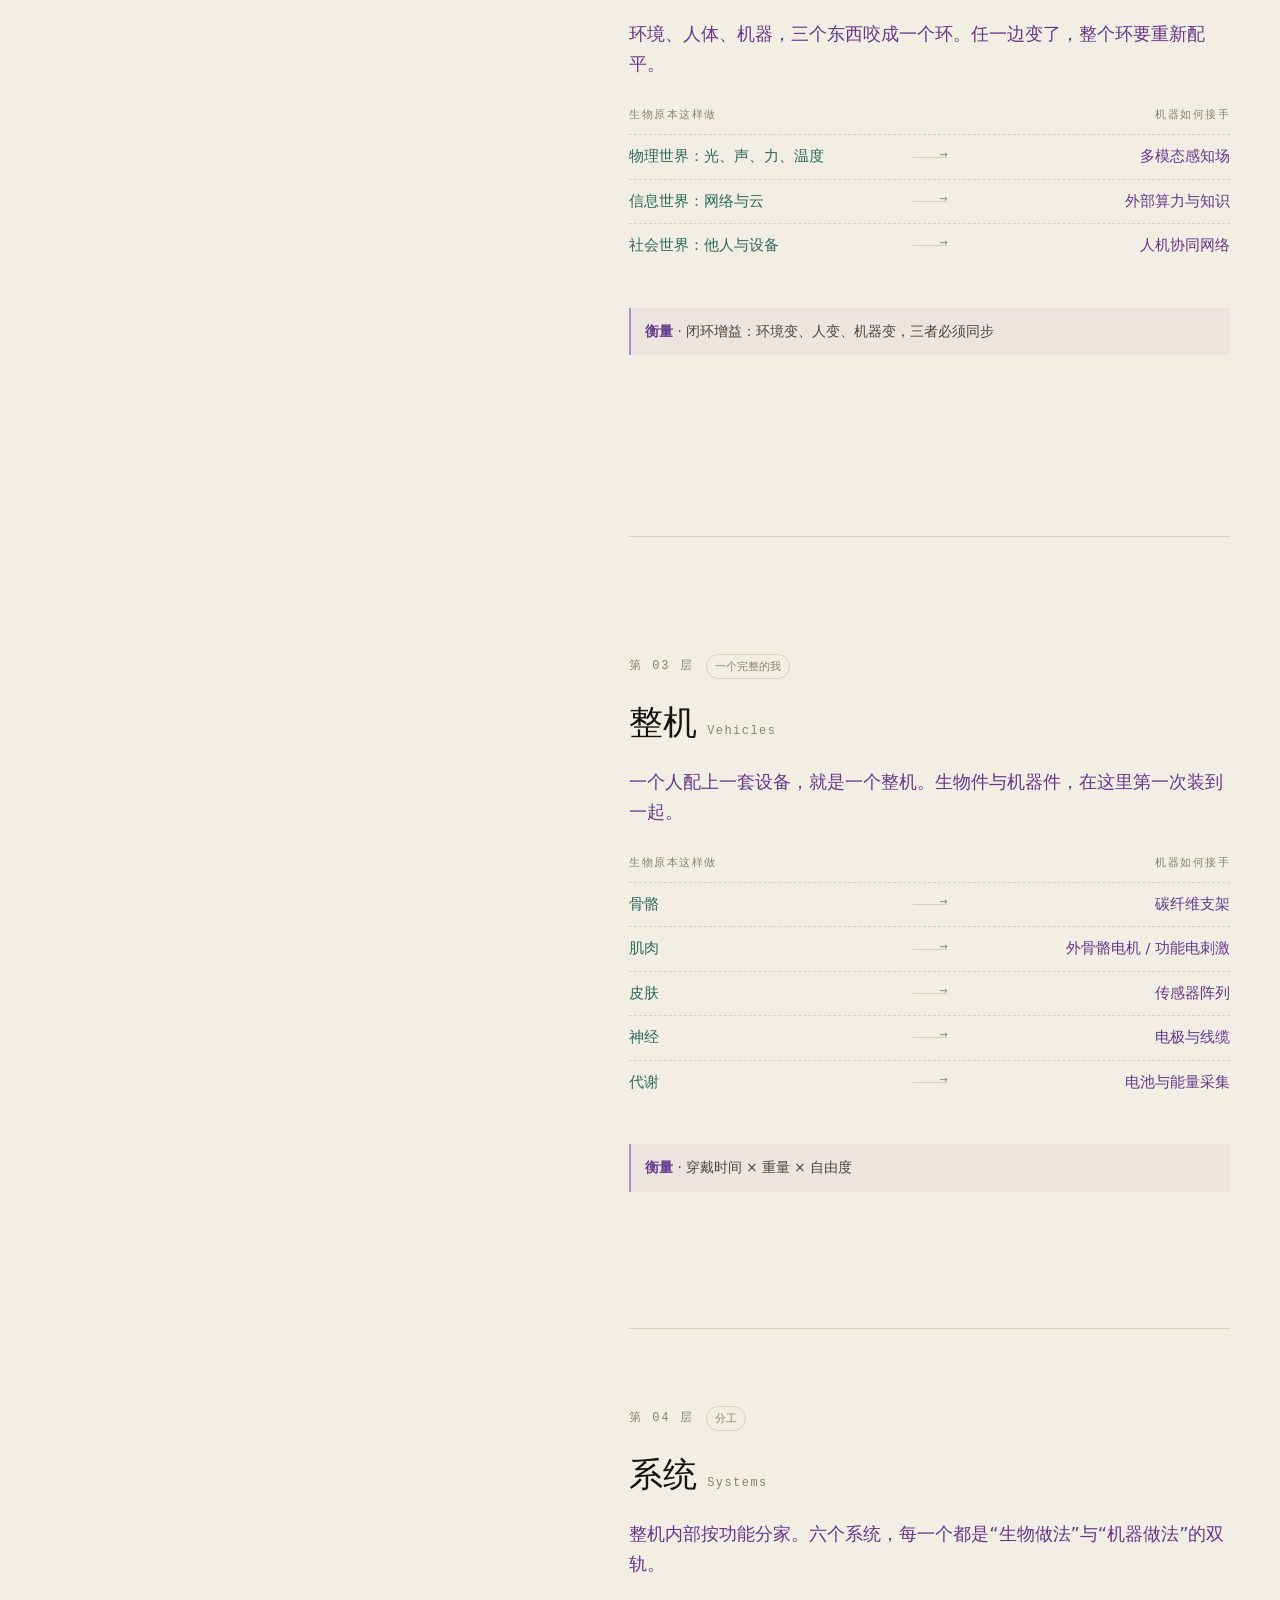
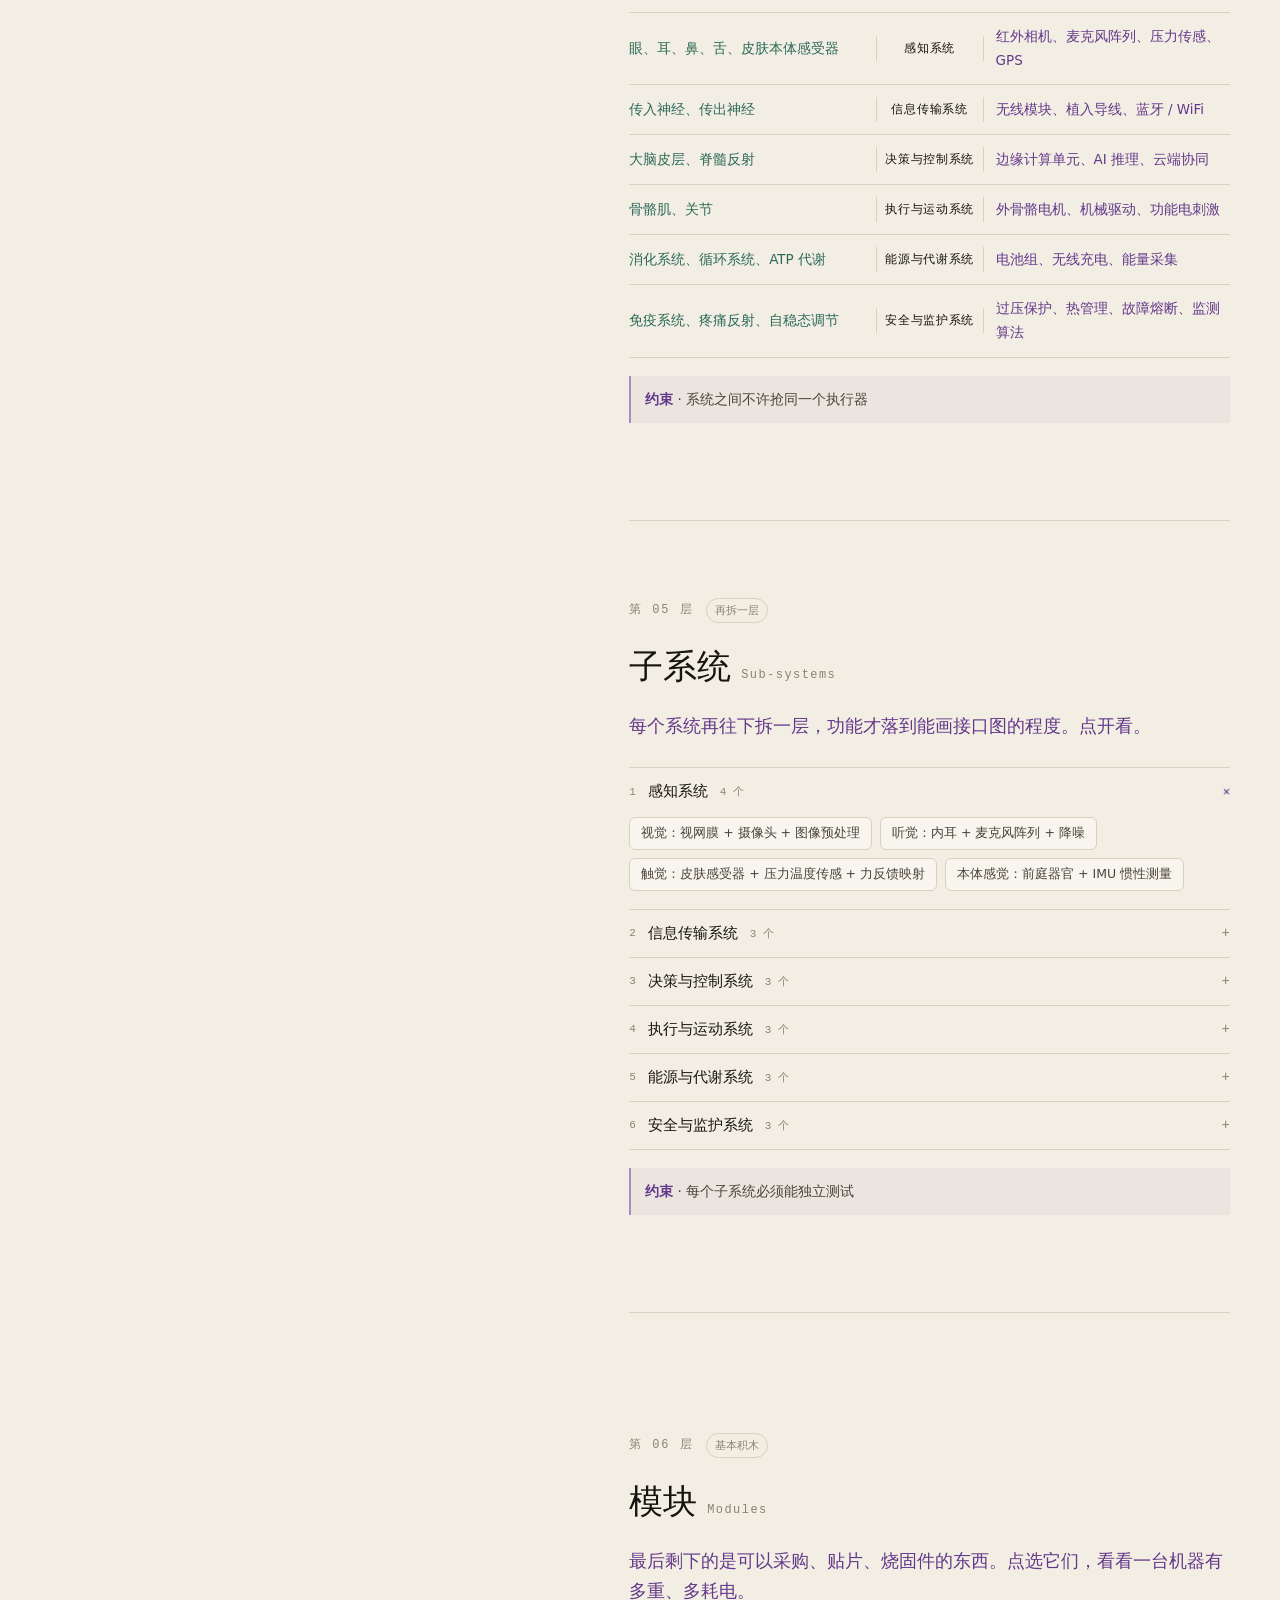
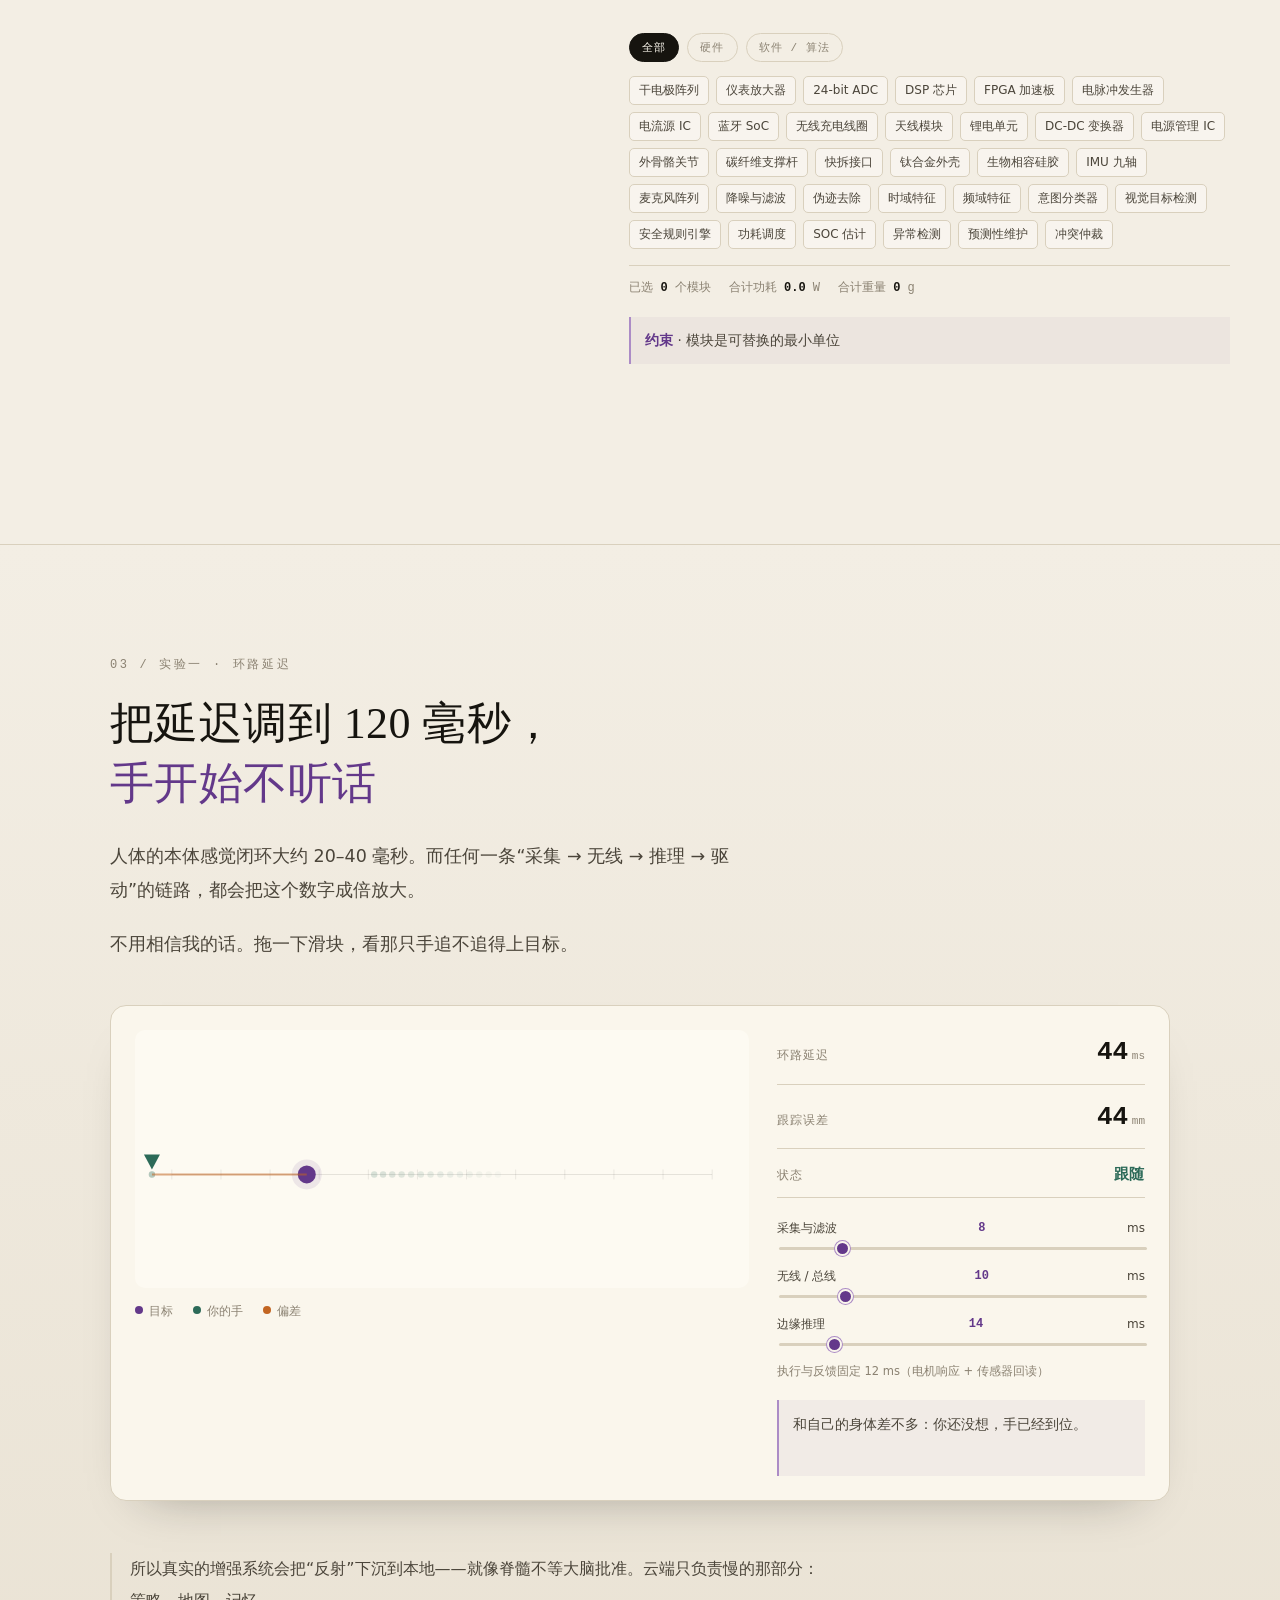
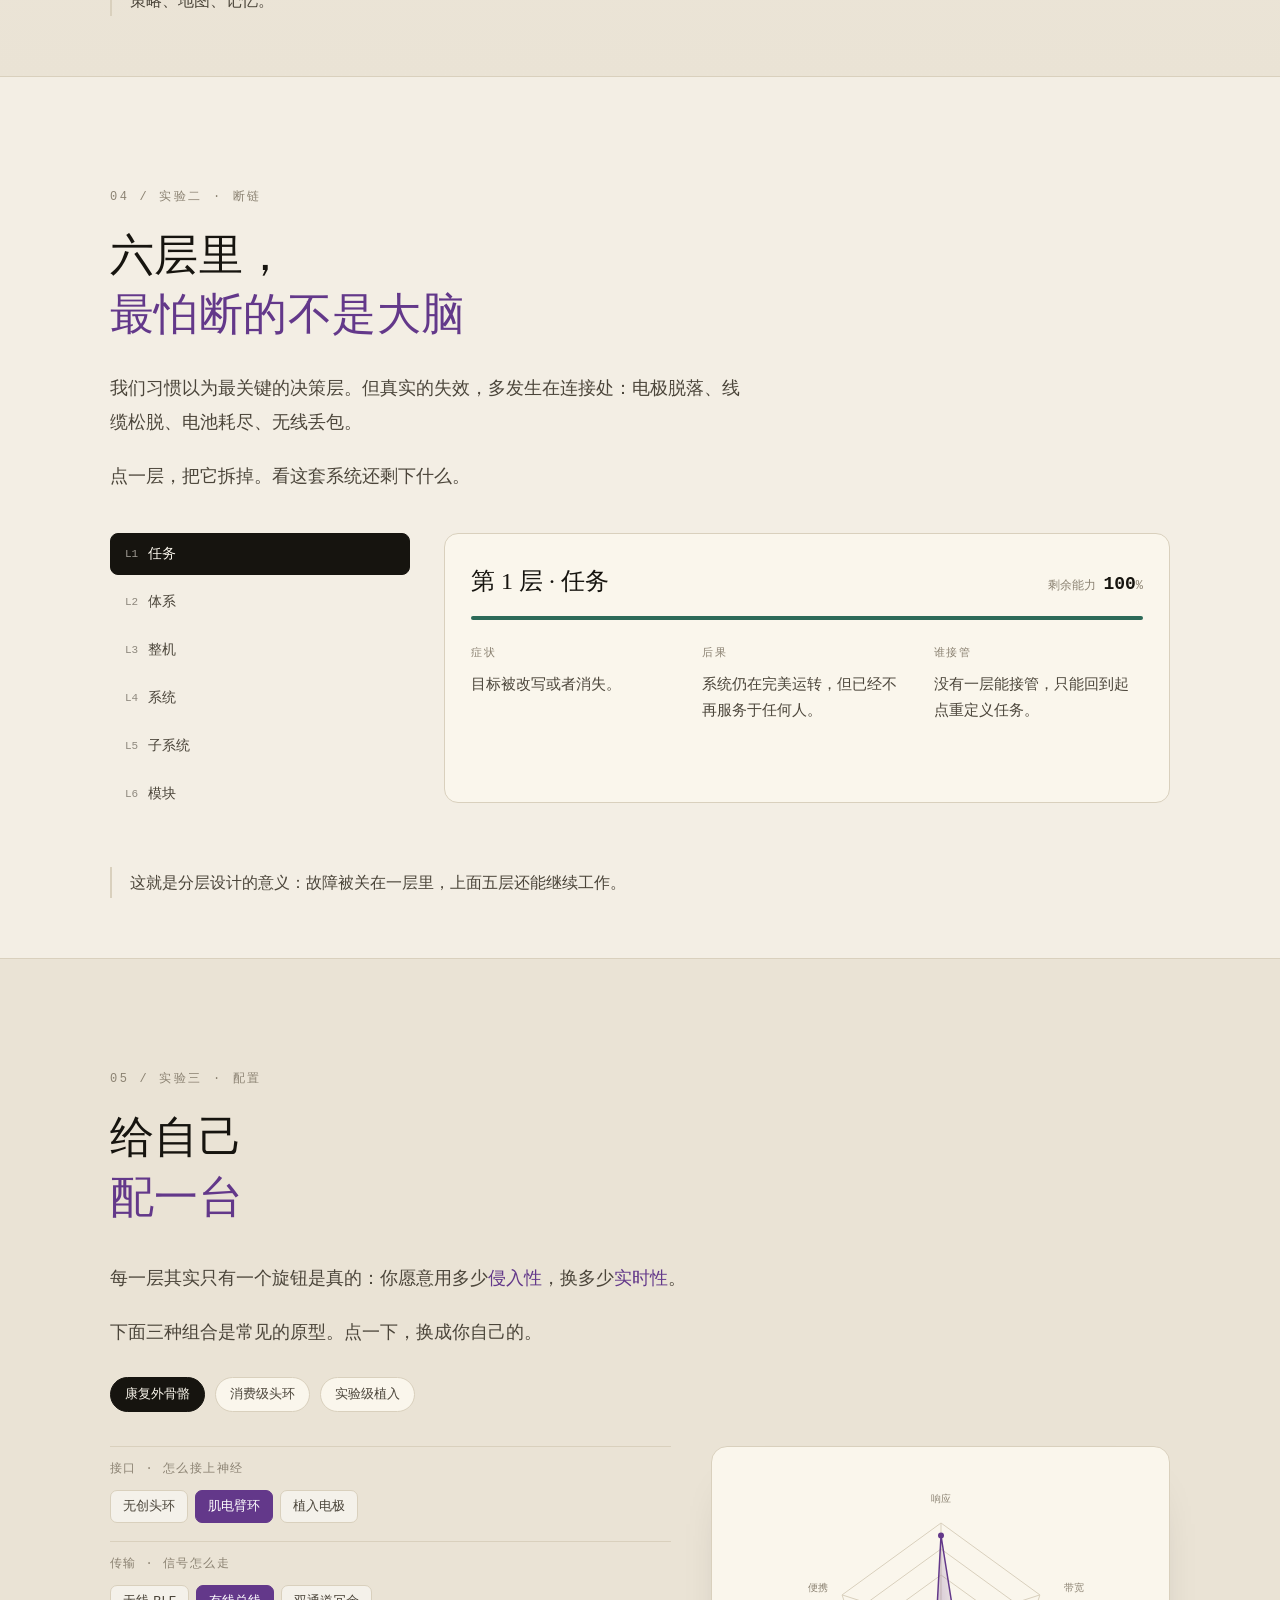
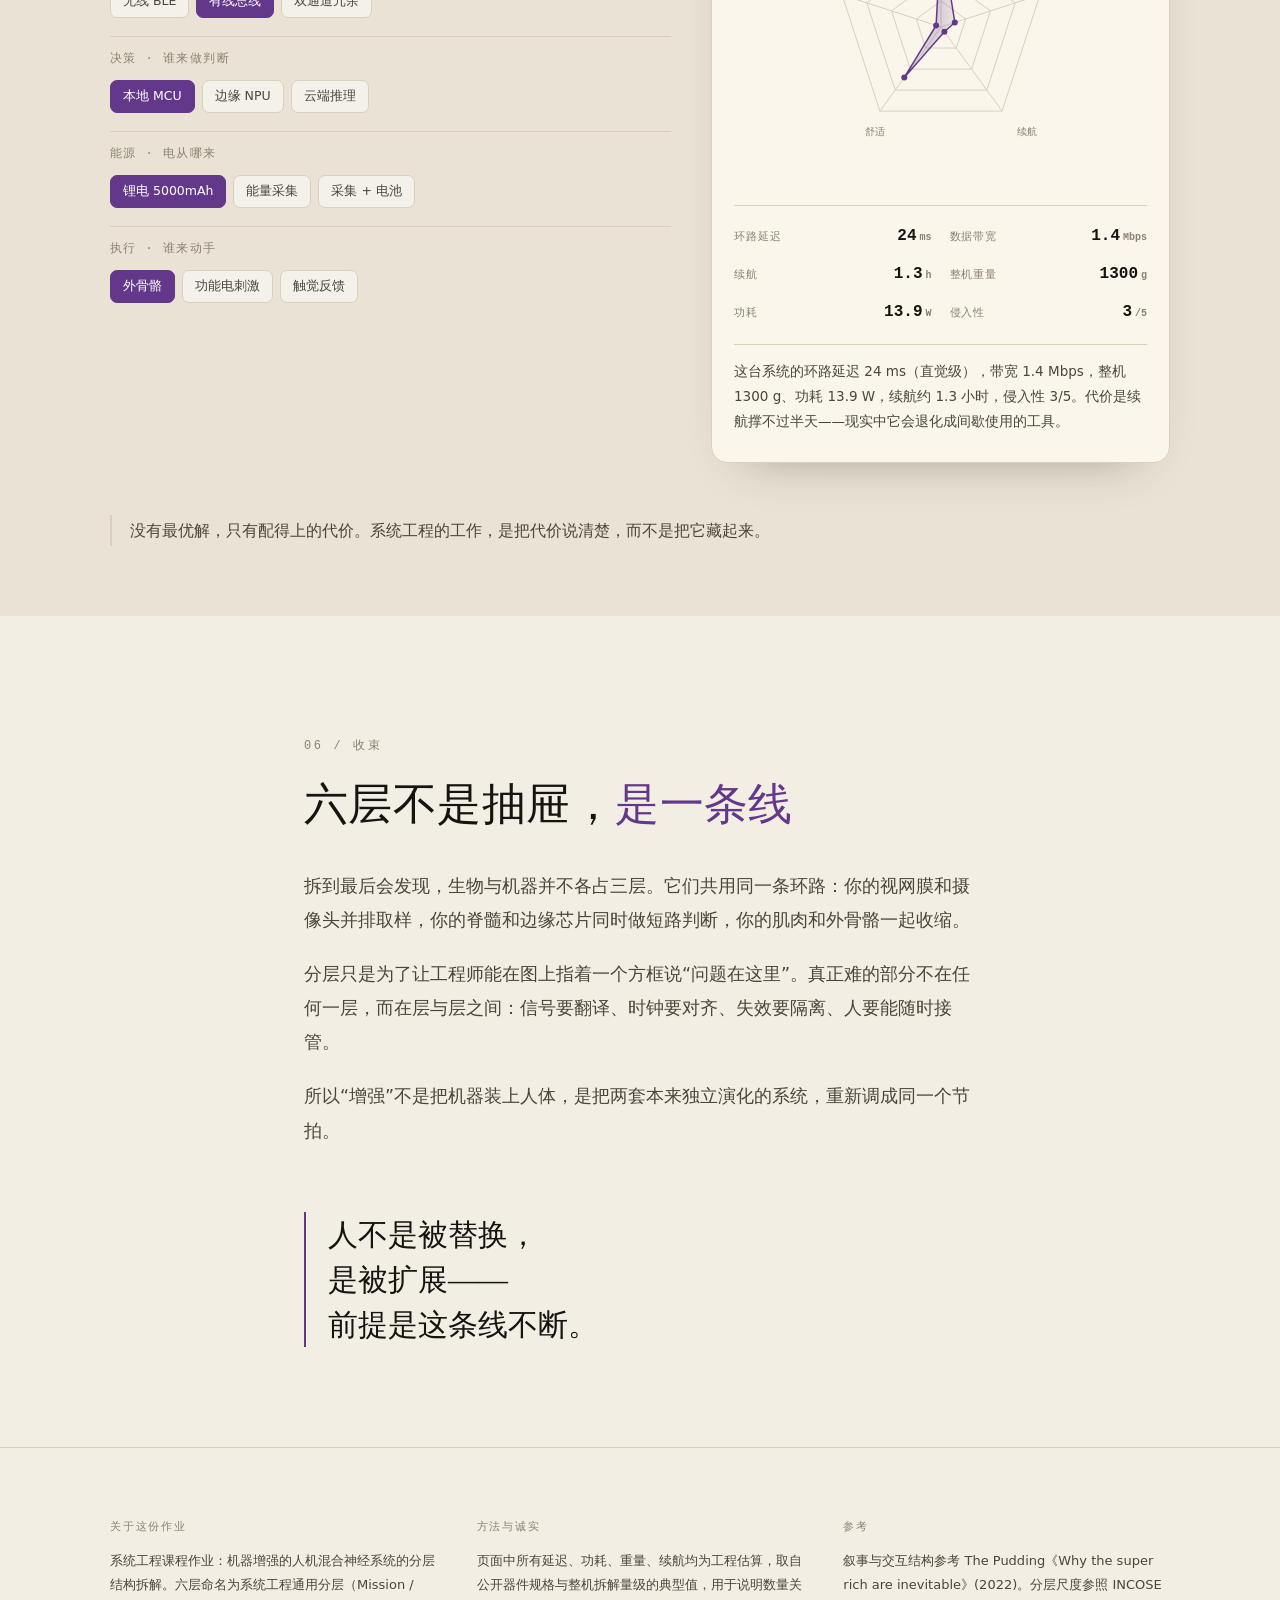
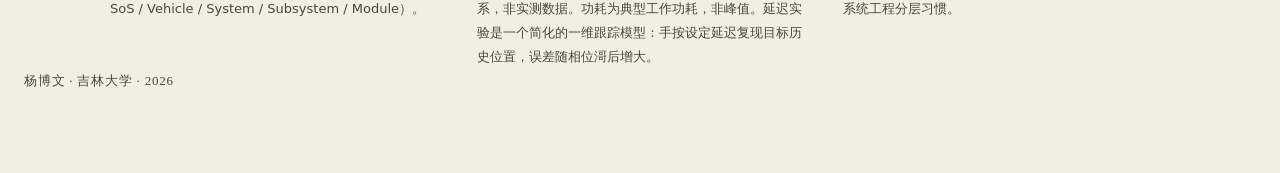
==== commit 67c065f4: "页面加载 data.js（数据与逻辑拆分）" ====
--- a/assignment1/index.html
+++ b/assignment1/index.html
@@ -196,7 +196,7 @@
     </div>
     <div>
       <h5>方法与诚实</h5>
-      <p>页面中所有延迟、功耗、重量、续航均为教学量级估算，用于说明数量关系，非实测数据。延迟实验是一个简化的一维跟踪模型：手按设定延迟复现目标历史位置，误差随相位滒后增大。</p>
+      <p>页面中所有延迟、功耗、重量、续航均为工程估算，取自公开器件规格与整机拆解量级的典型值，用于说明数量关系，非实测数据。功耗为典型工作功耗，非峰值。延迟实验是一个简化的一维跟踪模型：手按设定延迟复现目标历史位置，误差随相位滒后增大。</p>
     </div>
     <div>
       <h5>参考</h5>
@@ -206,6 +206,7 @@
   <p class="foot-sig serif">杨博文 · 吉林大学 · 2026</p>
 </footer>
 
+<script src="data.js"></script>
 <script src="main.js"></script>
 </body>
 </html>
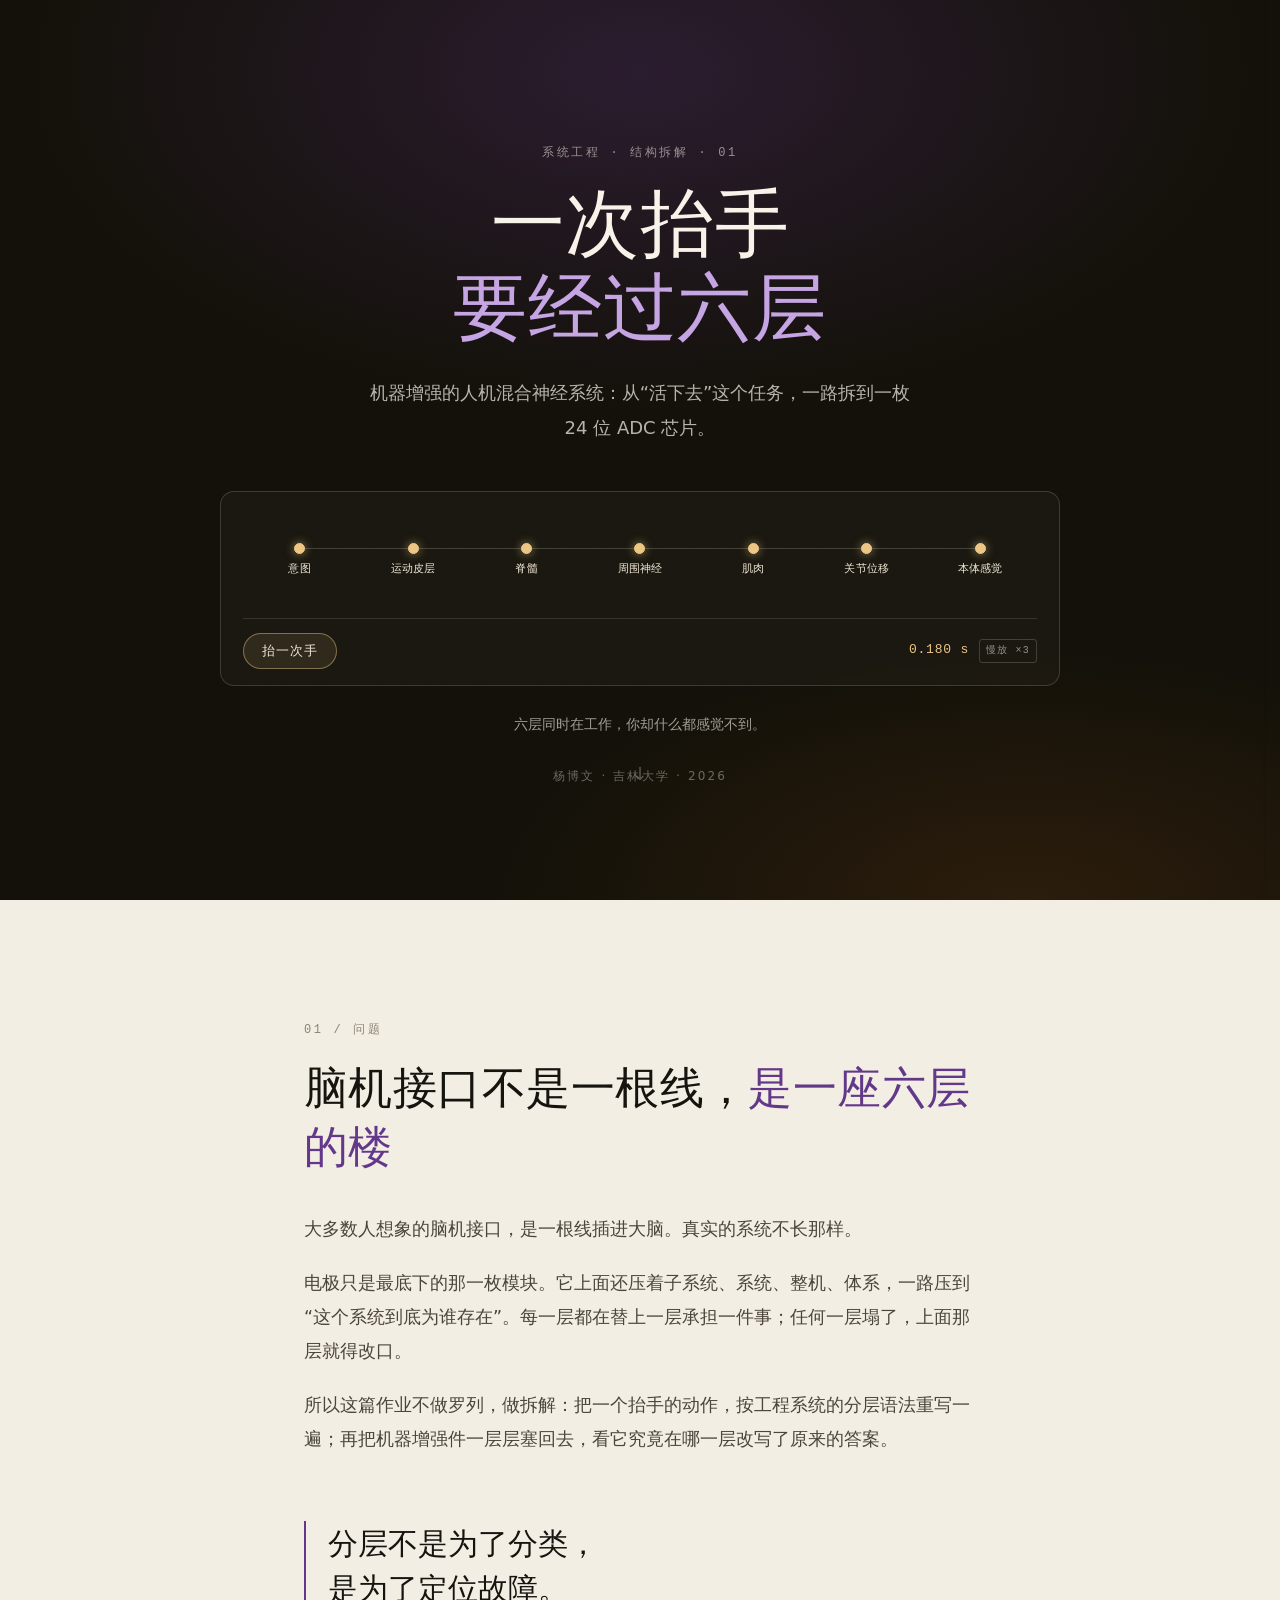
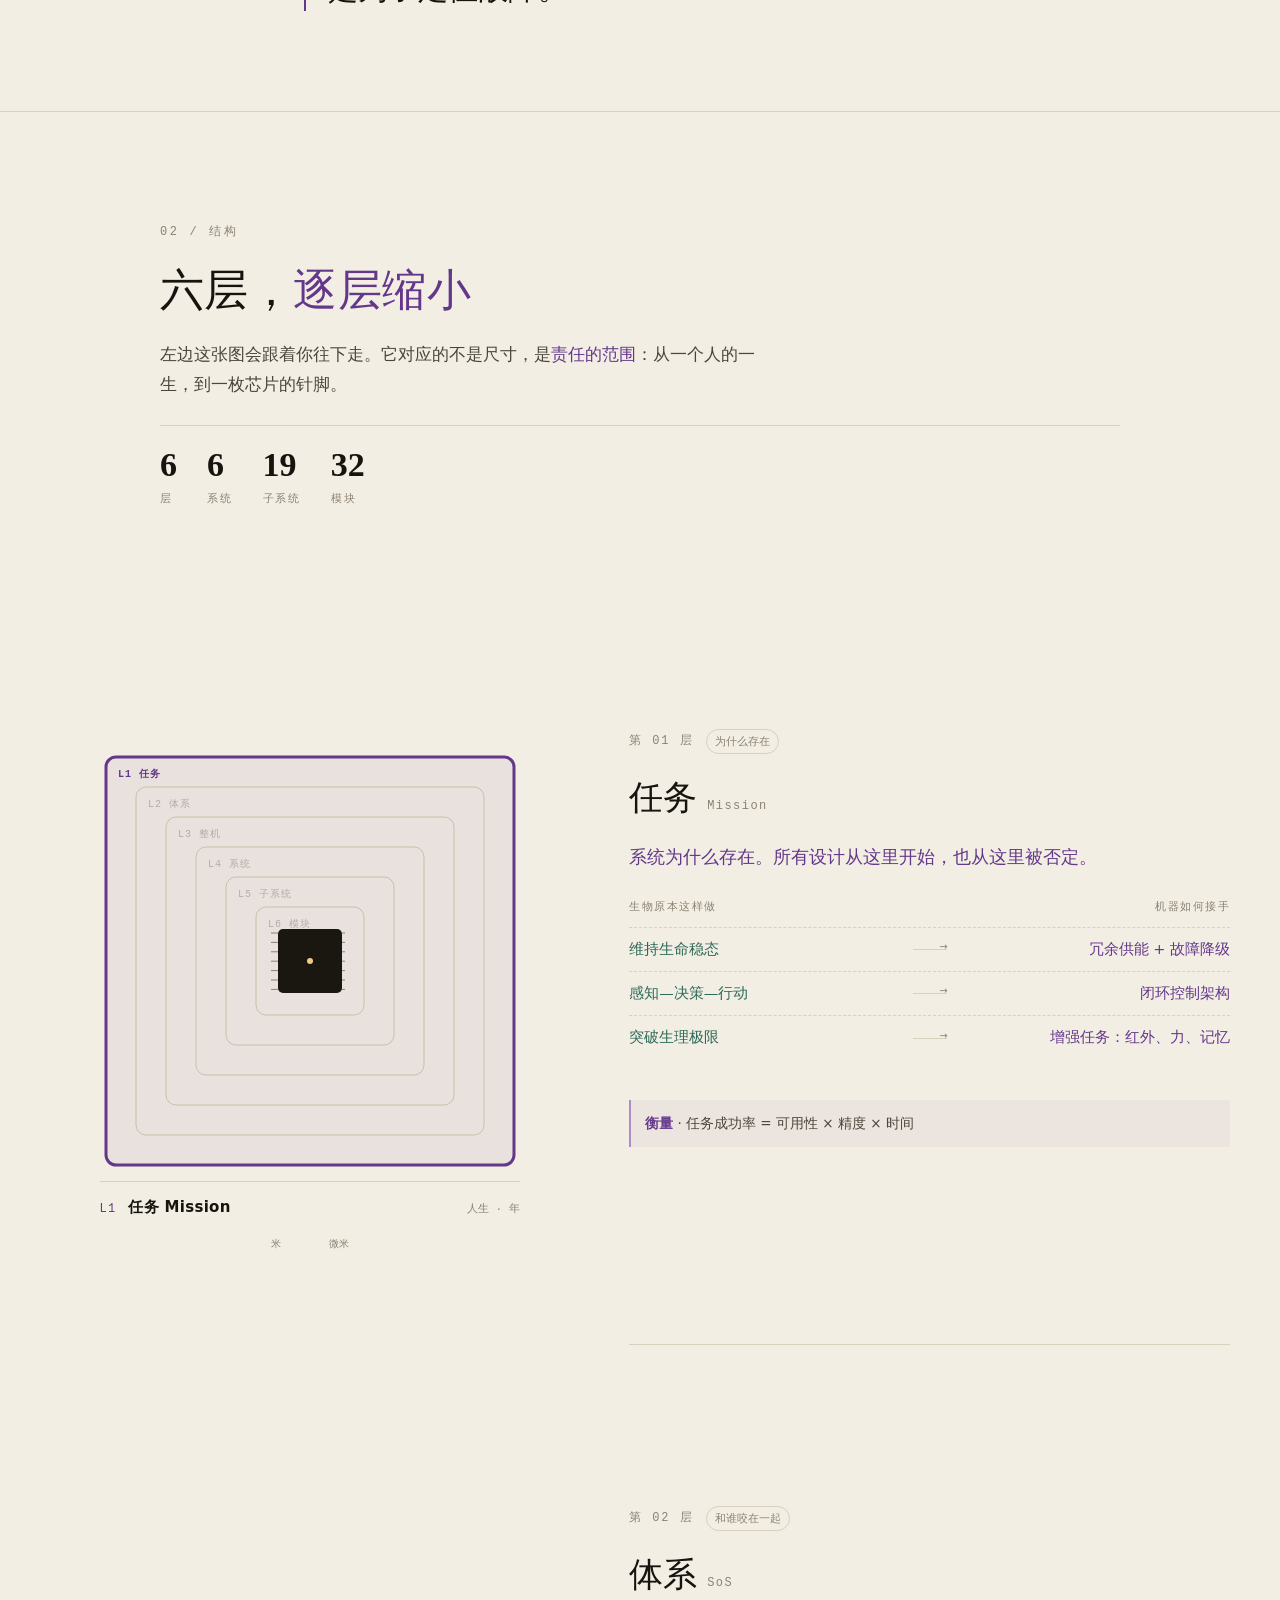
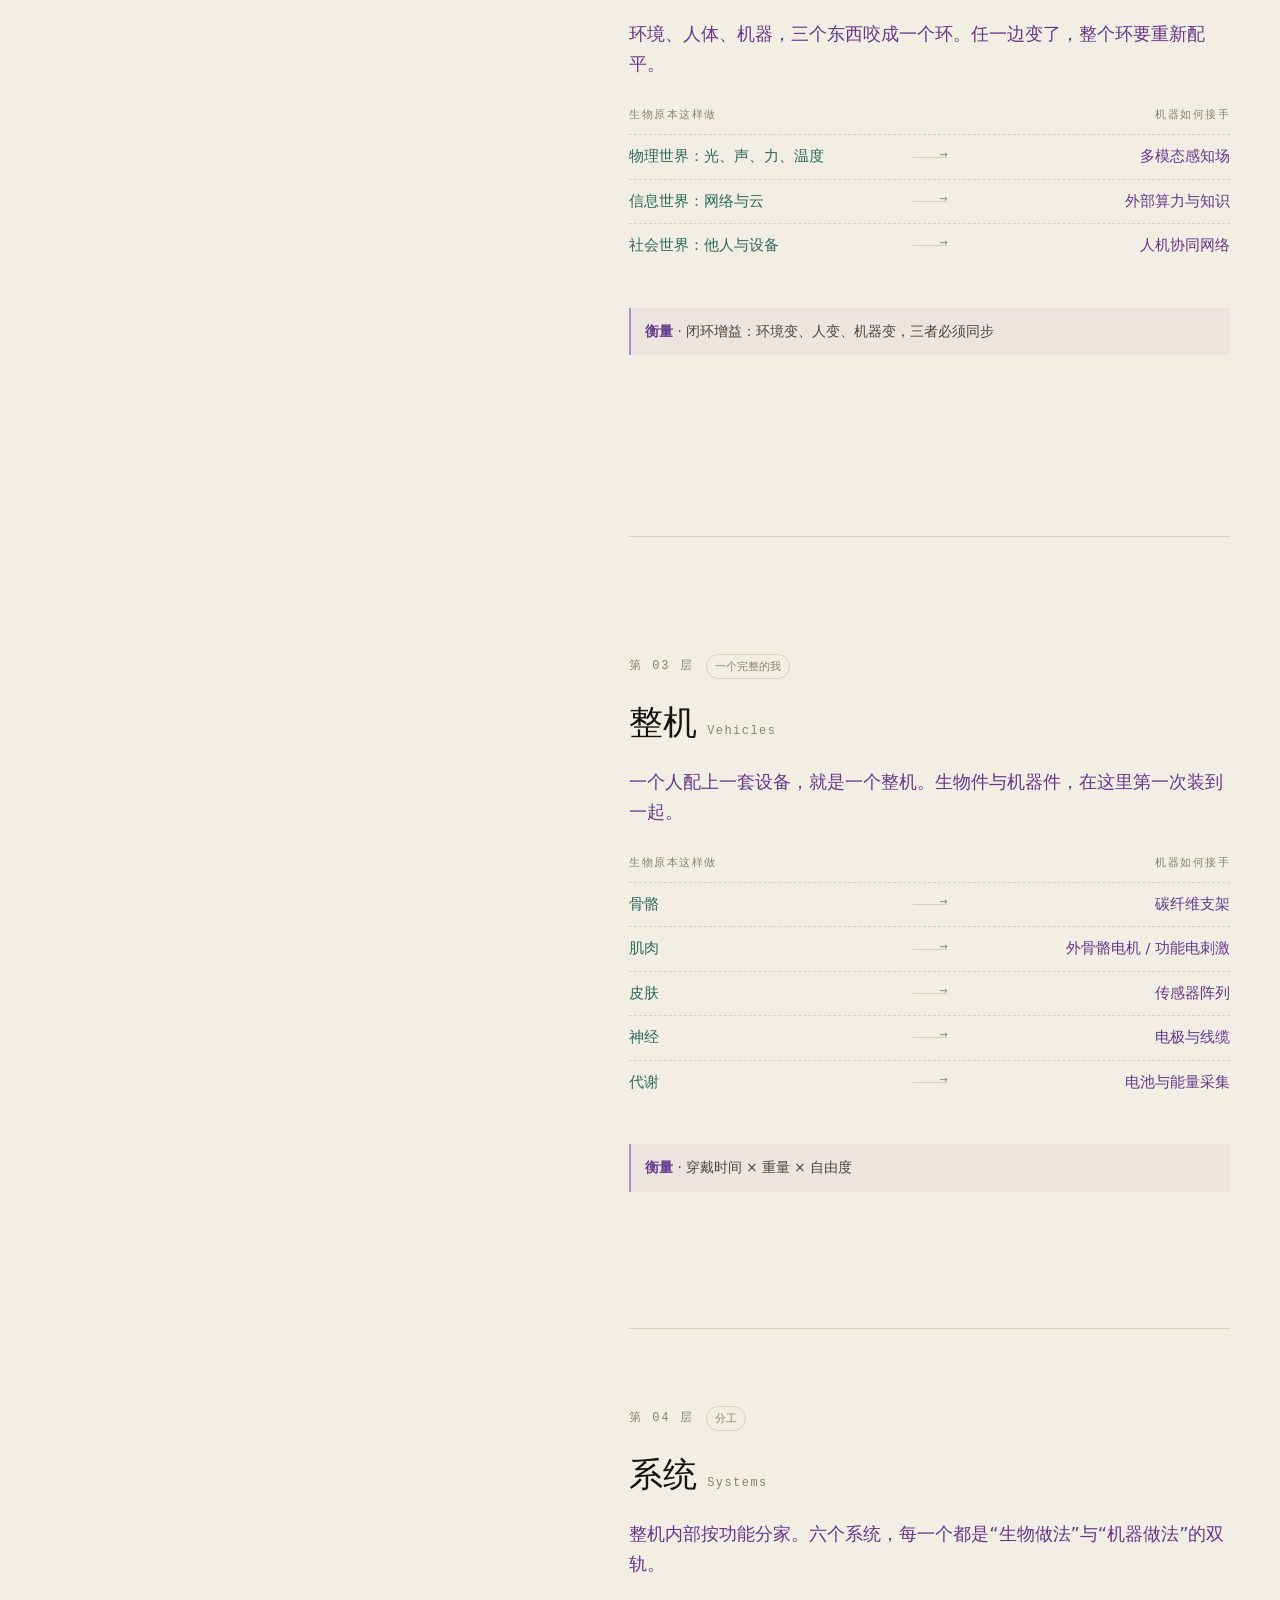
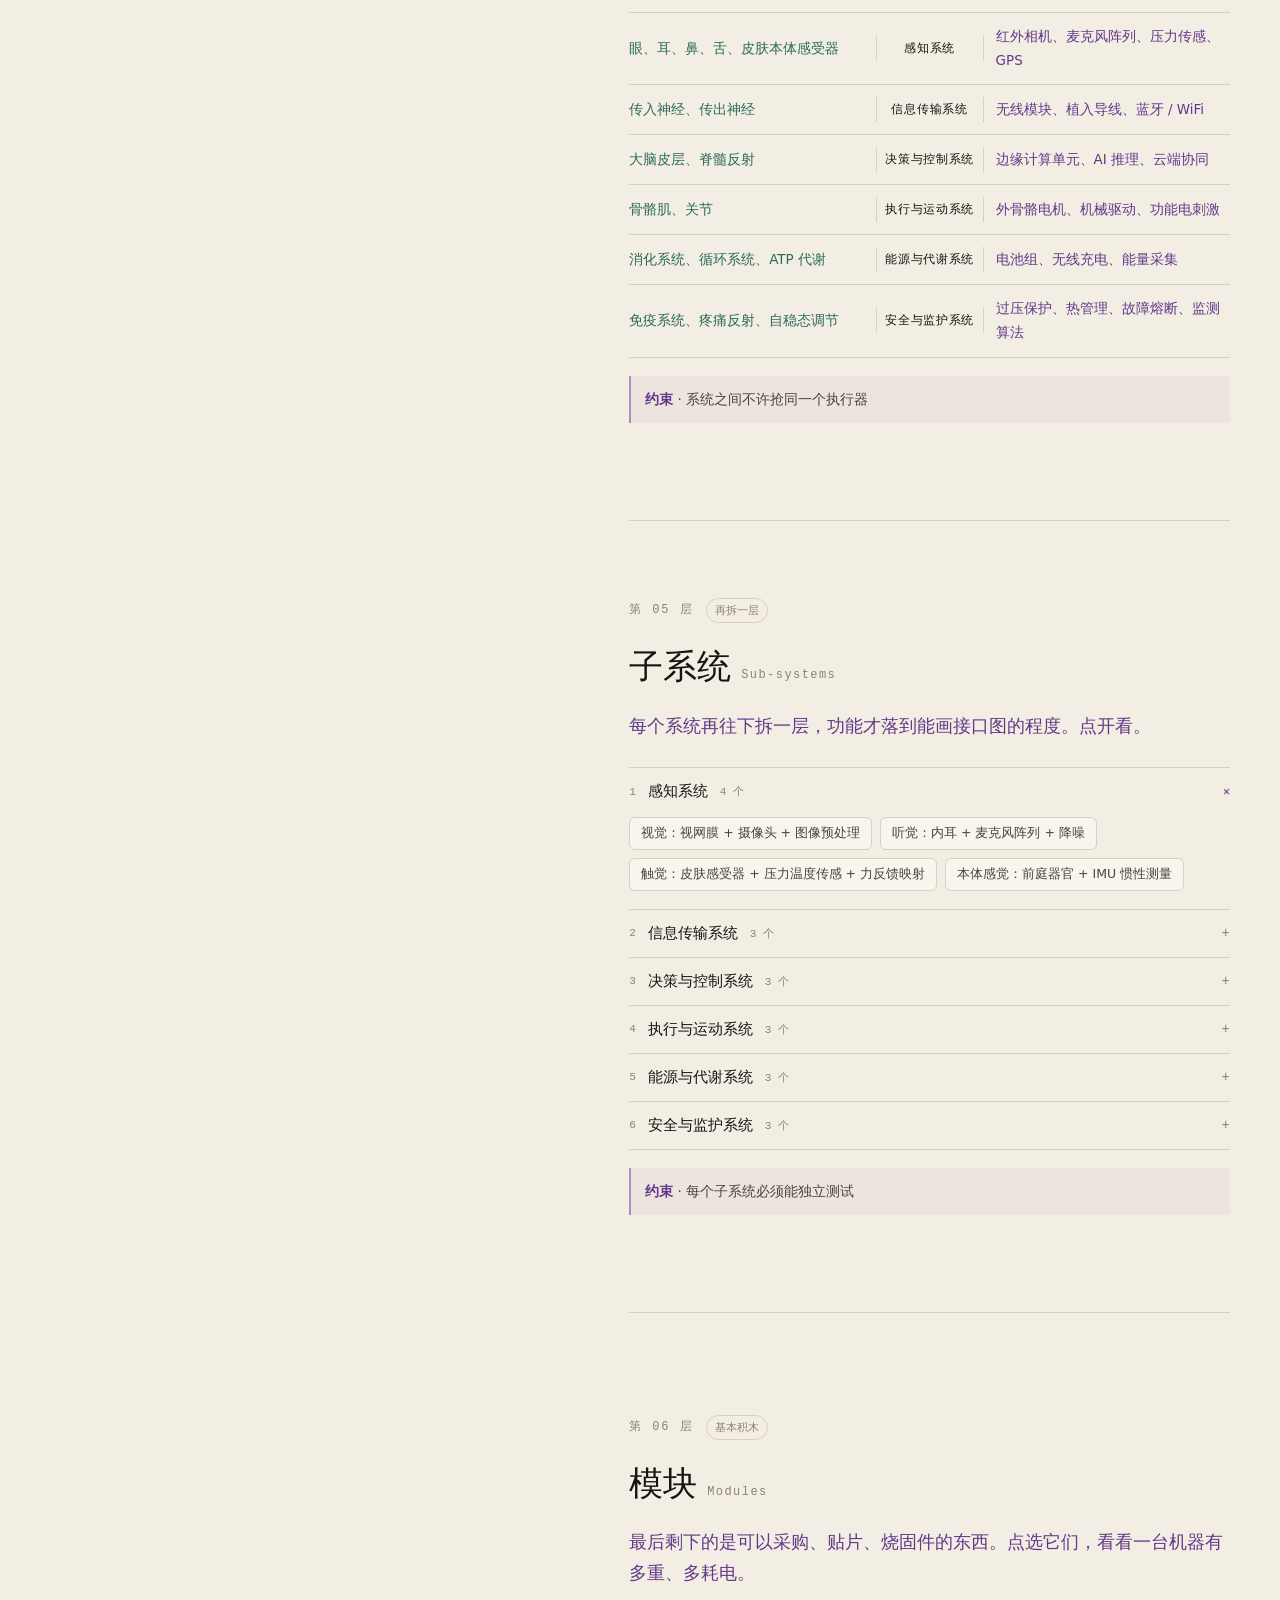
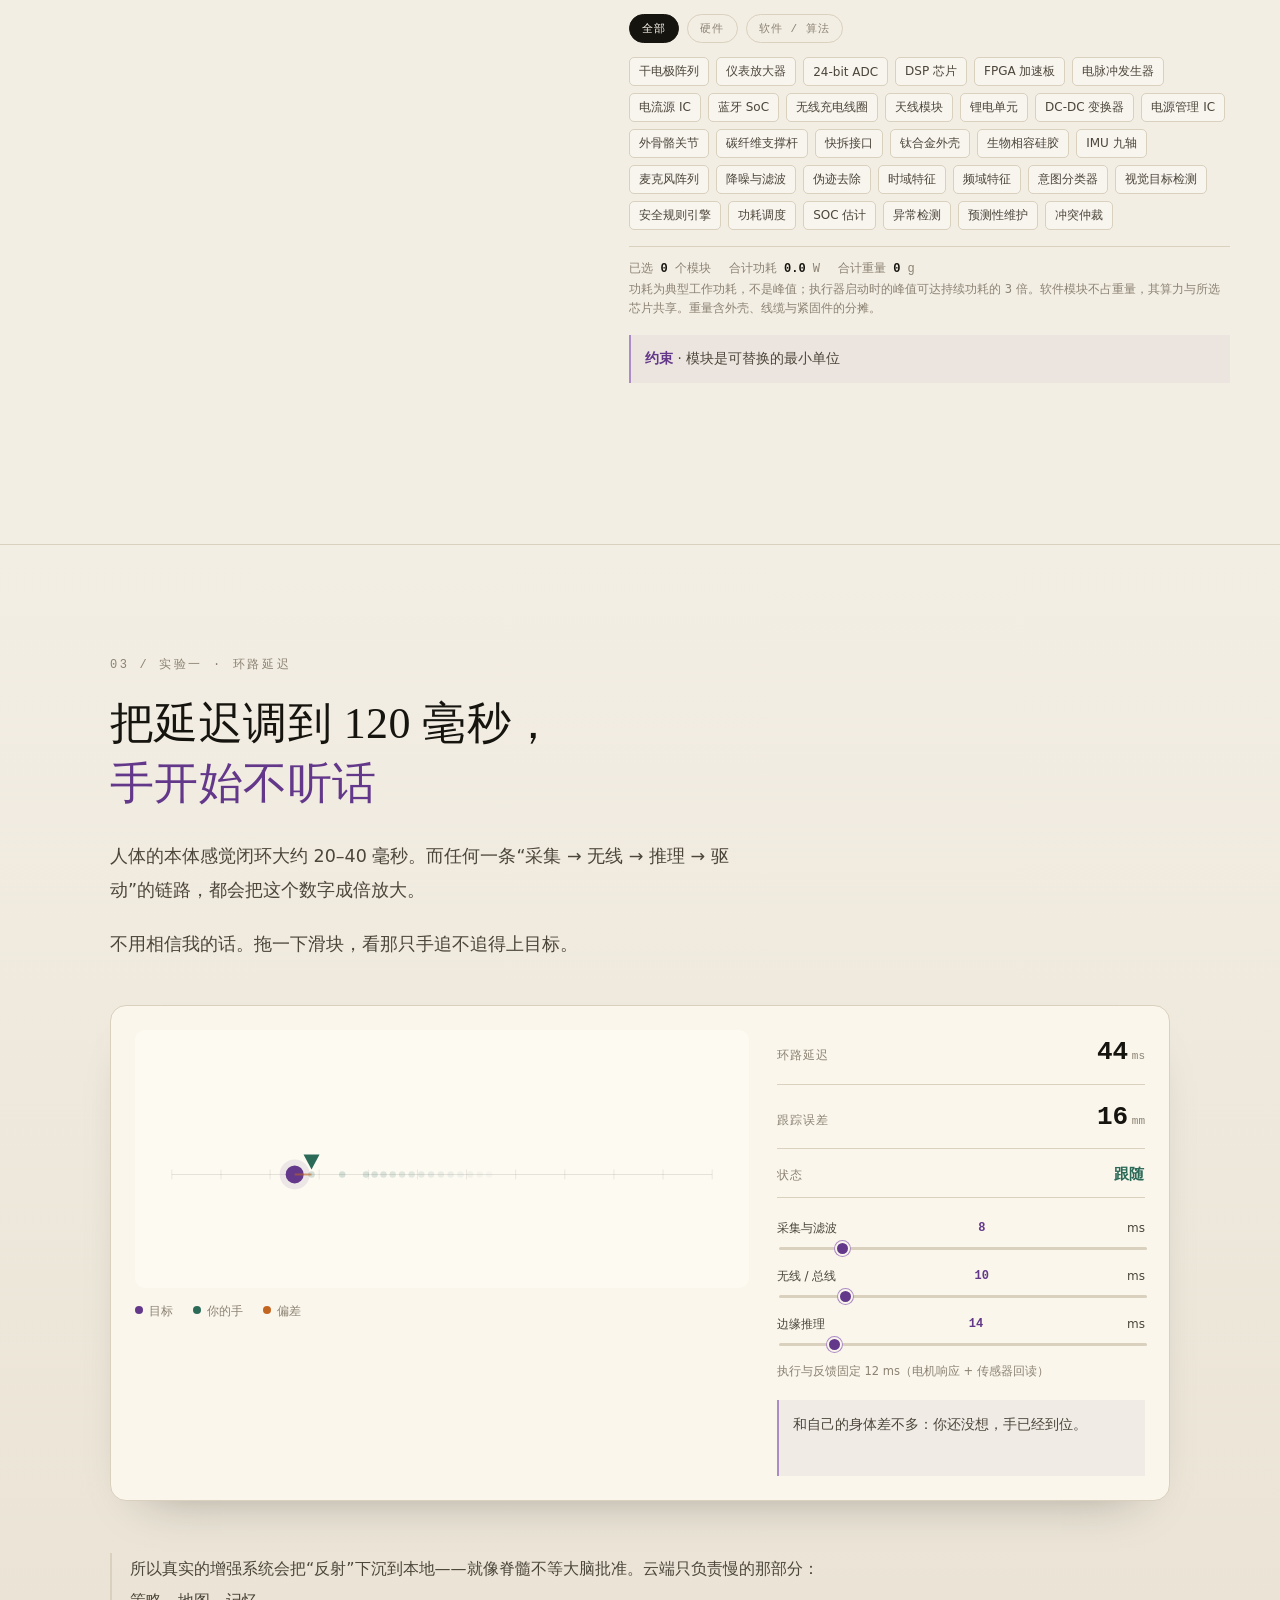
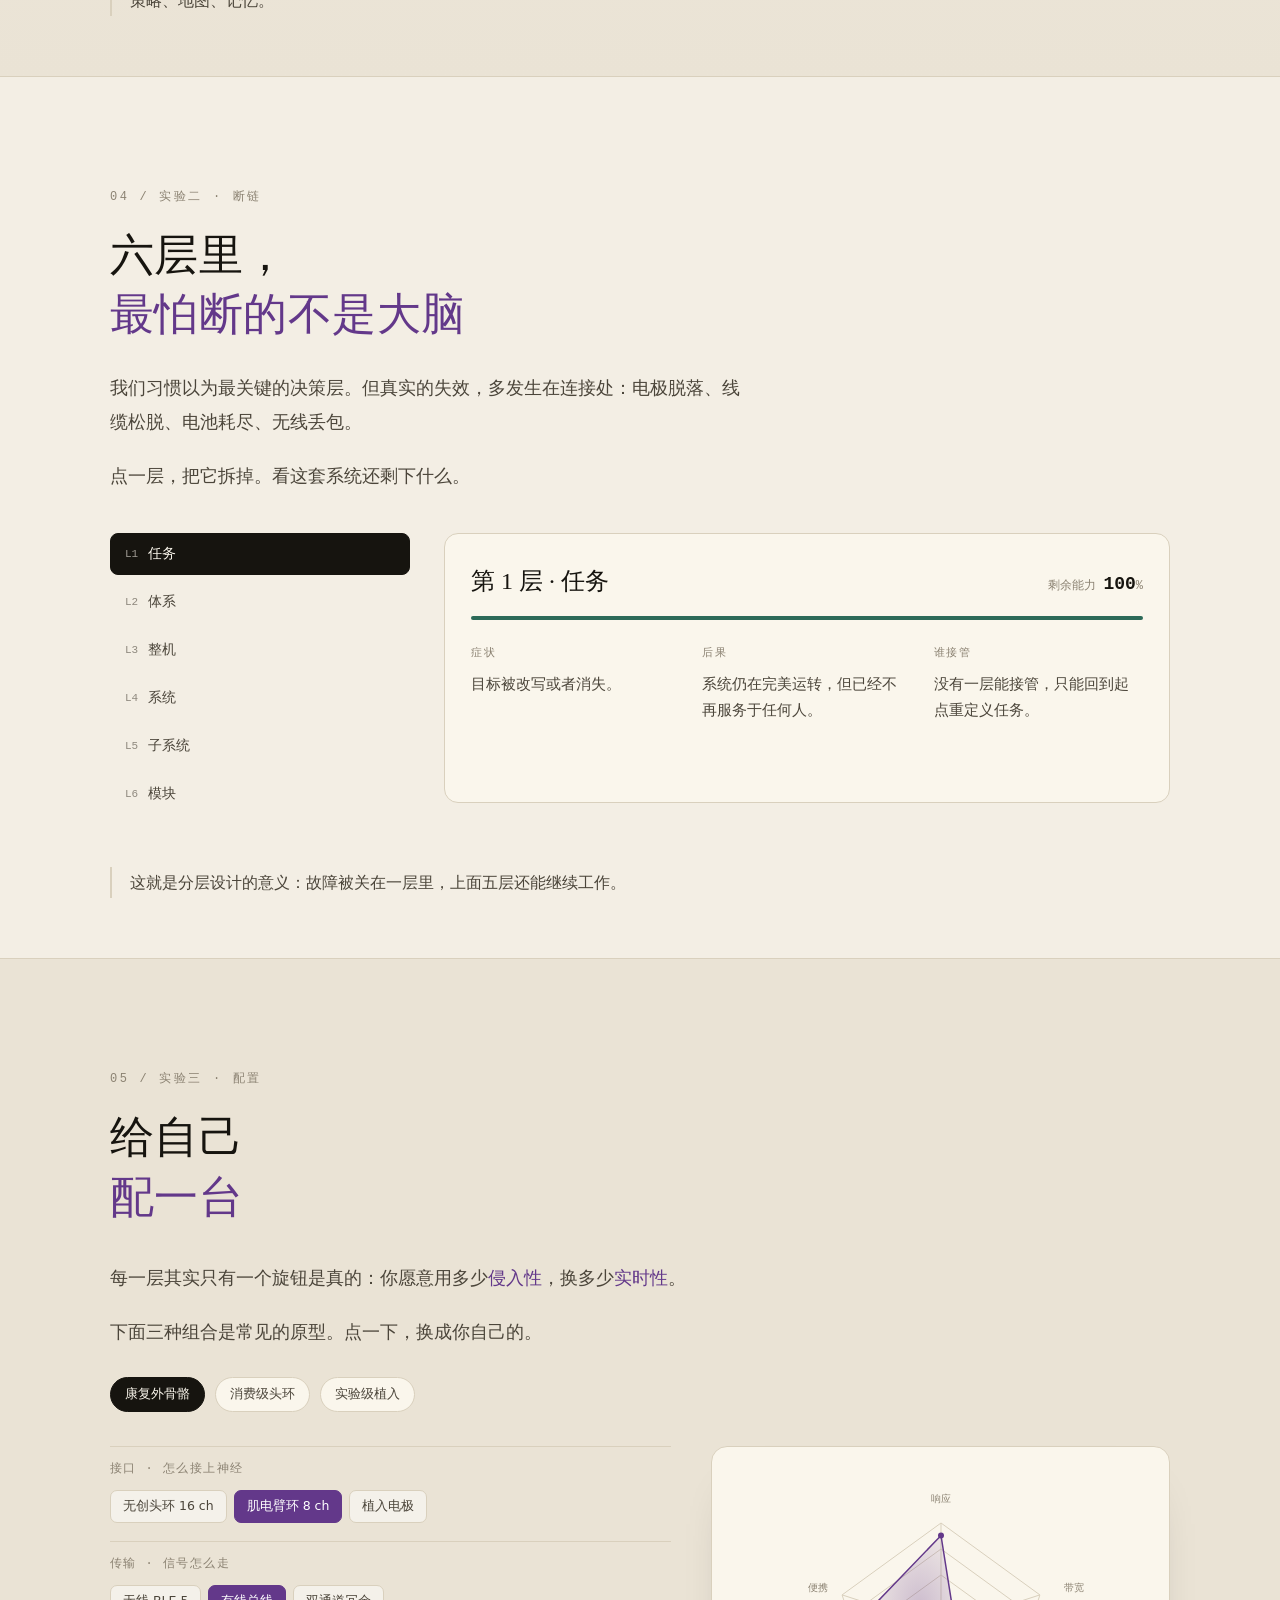
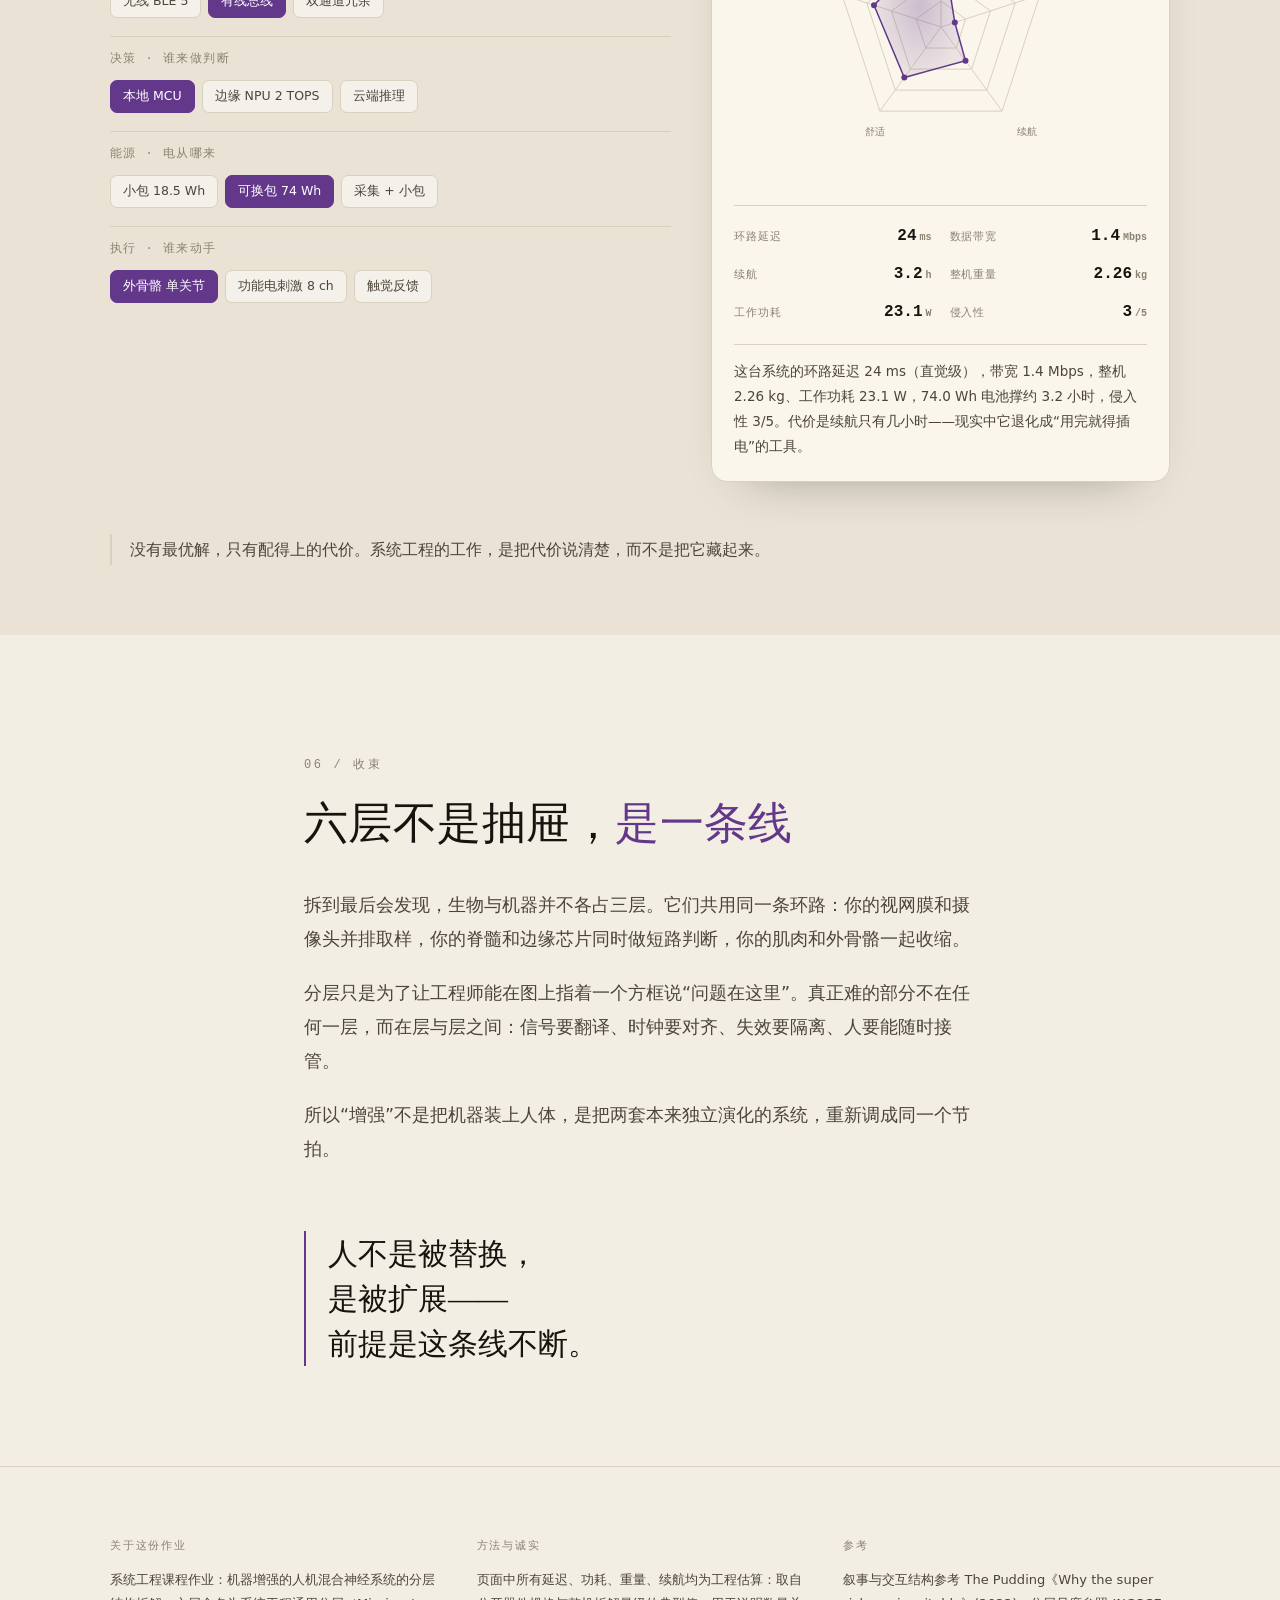
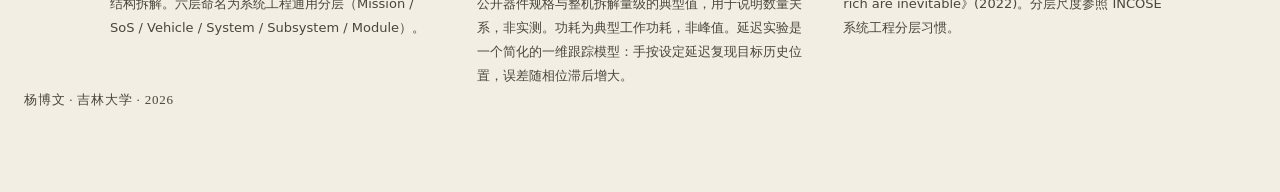
==== commit 888126d2: "修正默认读数与滑块一致（44 ms / 16 mm），补全方法与诚实的口径说明" ====
--- a/assignment1/index.html
+++ b/assignment1/index.html
@@ -37,7 +37,7 @@
       <div class="stage-foot">
         <button class="btn" id="reachBtn" type="button">抬一次手</button>
         <div class="foot-right">
-          <span class="clock" id="reachTime">0.000 s</span>
+          <span class="clock" id="reachTime">0.180 s</span>
           <span class="slowtag" id="slowTag">慢放 ×3</span>
         </div>
       </div>
@@ -196,7 +196,7 @@
     </div>
     <div>
       <h5>方法与诚实</h5>
-      <p>页面中所有延迟、功耗、重量、续航均为工程估算，取自公开器件规格与整机拆解量级的典型值，用于说明数量关系，非实测数据。功耗为典型工作功耗，非峰值。延迟实验是一个简化的一维跟踪模型：手按设定延迟复现目标历史位置，误差随相位滒后增大。</p>
+      <p>页面中所有延迟、功耗、重量、续航均为工程估算：取自公开器件规格与整机拆解量级的典型值，用于说明数量关系，非实测。功耗为典型工作功耗，非峰值。延迟实验是一个简化的一维跟踪模型：手按设定延迟复现目标历史位置，误差随相位滞后增大。</p>
     </div>
     <div>
       <h5>参考</h5>
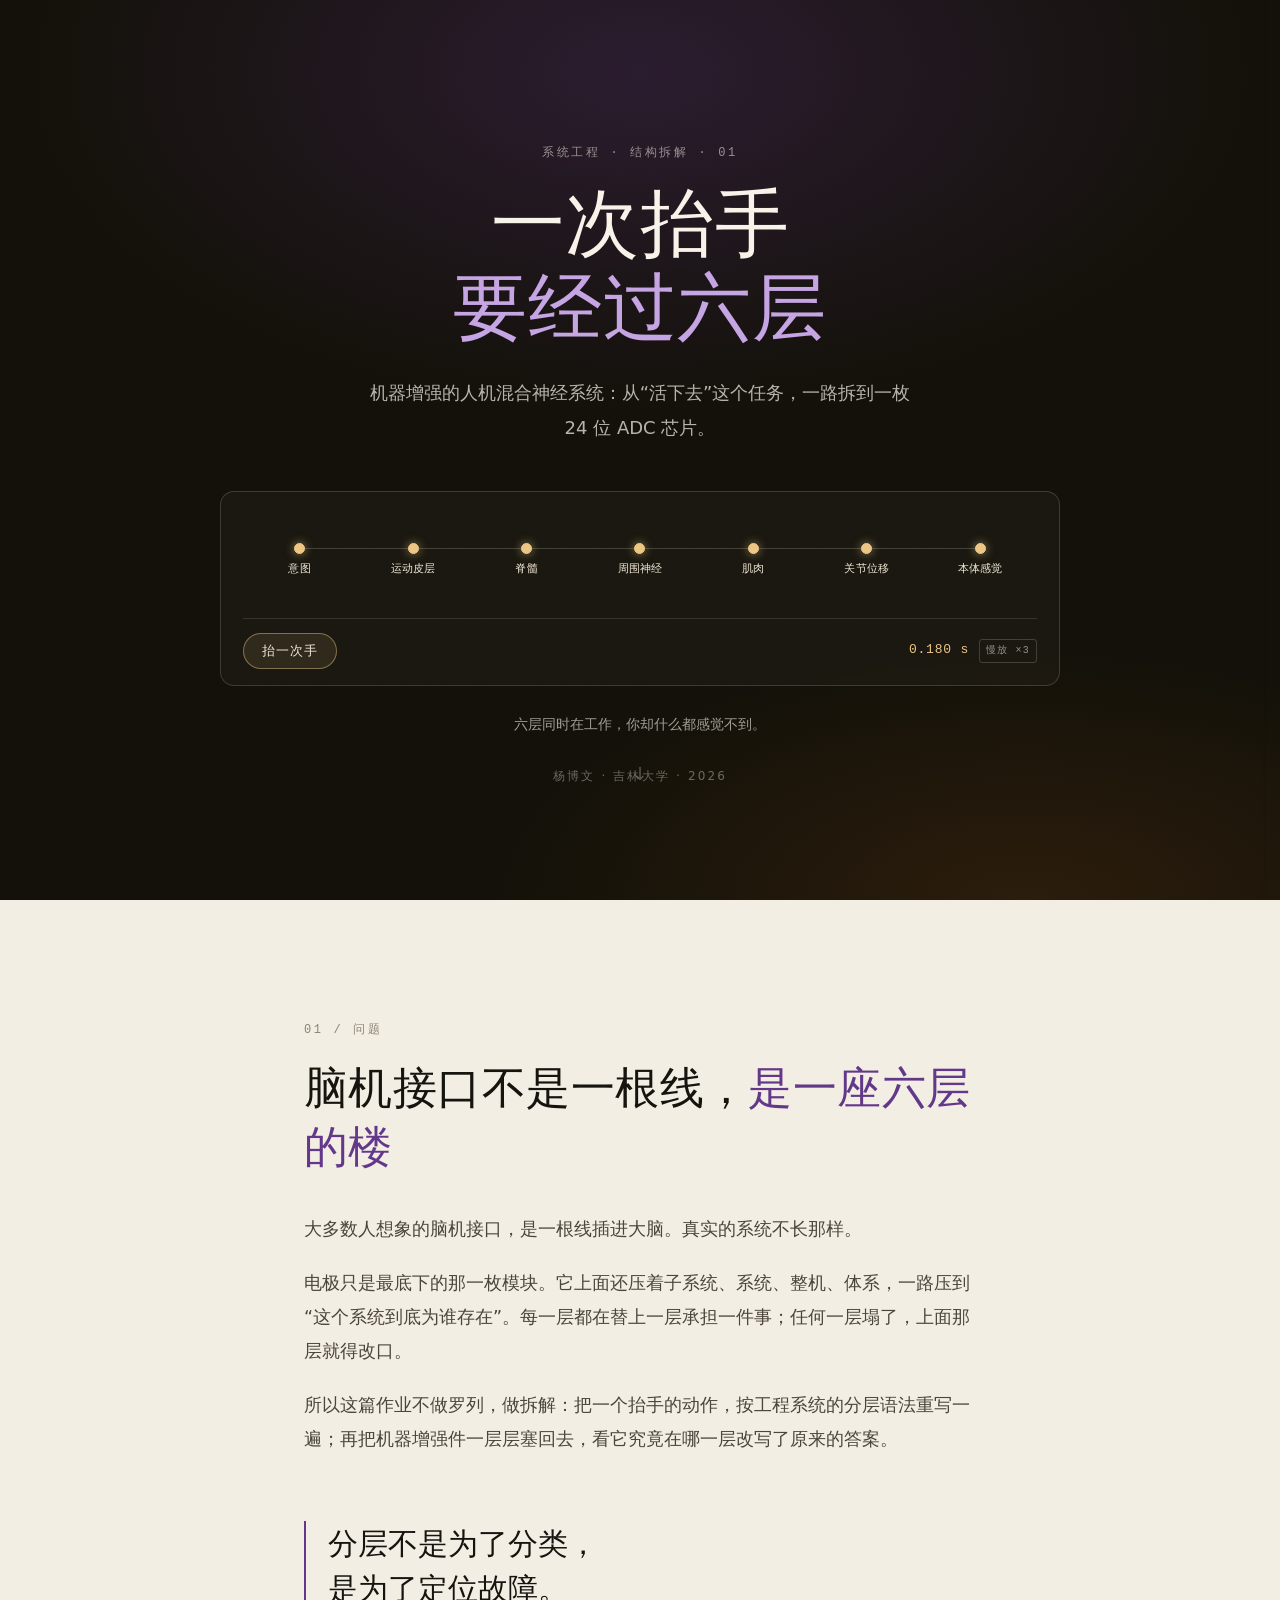
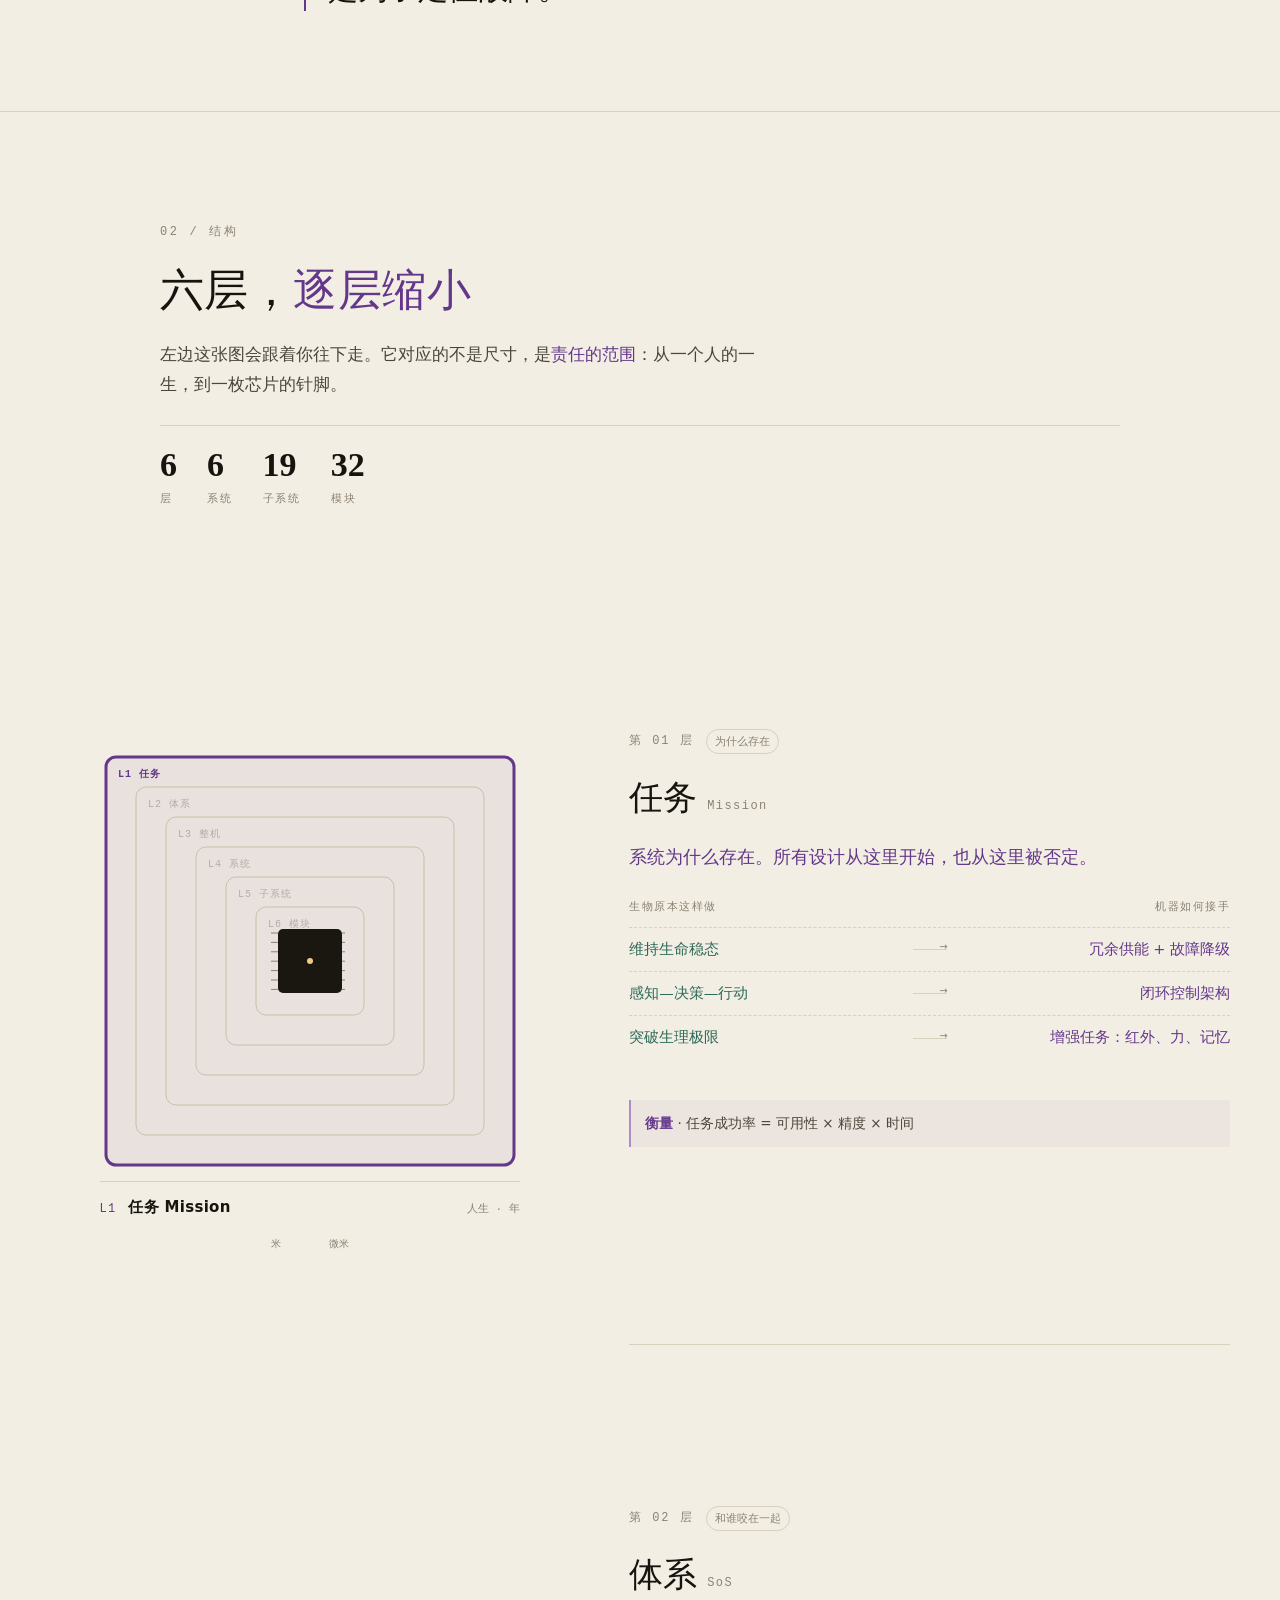
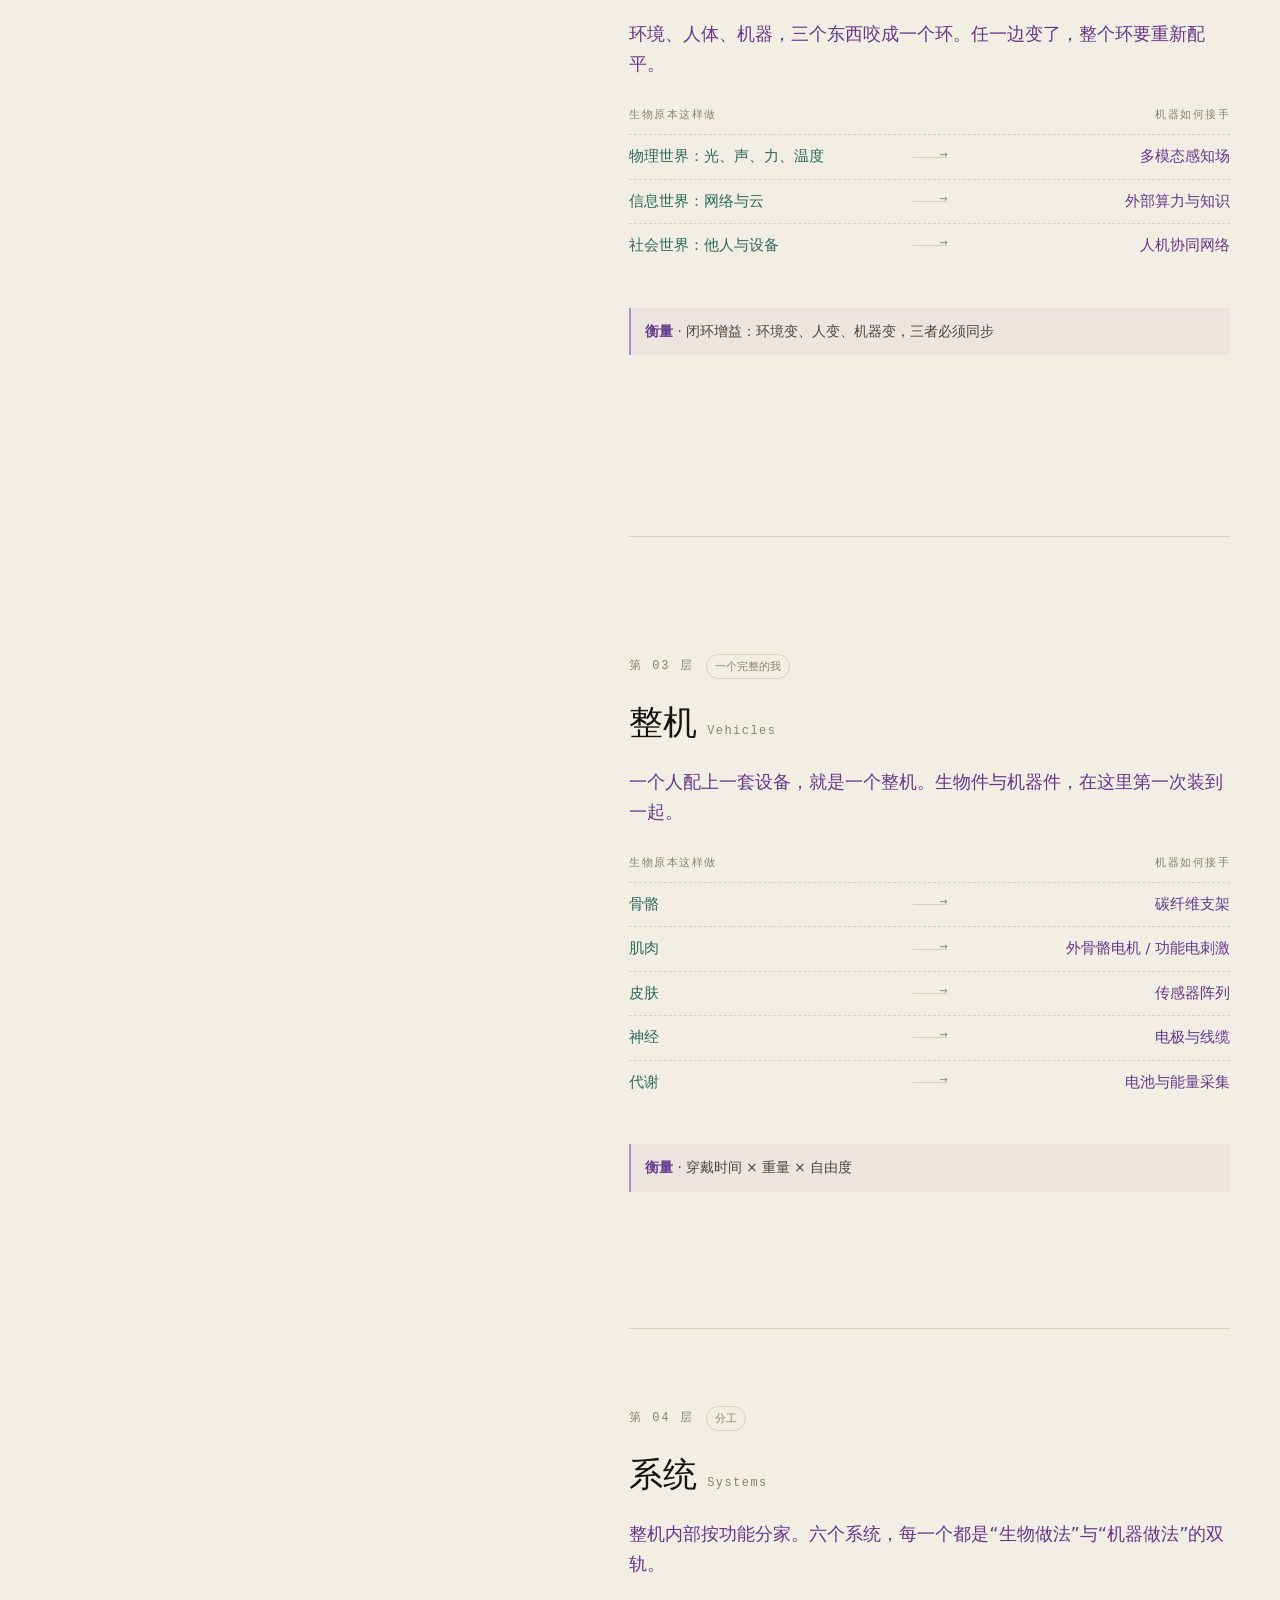
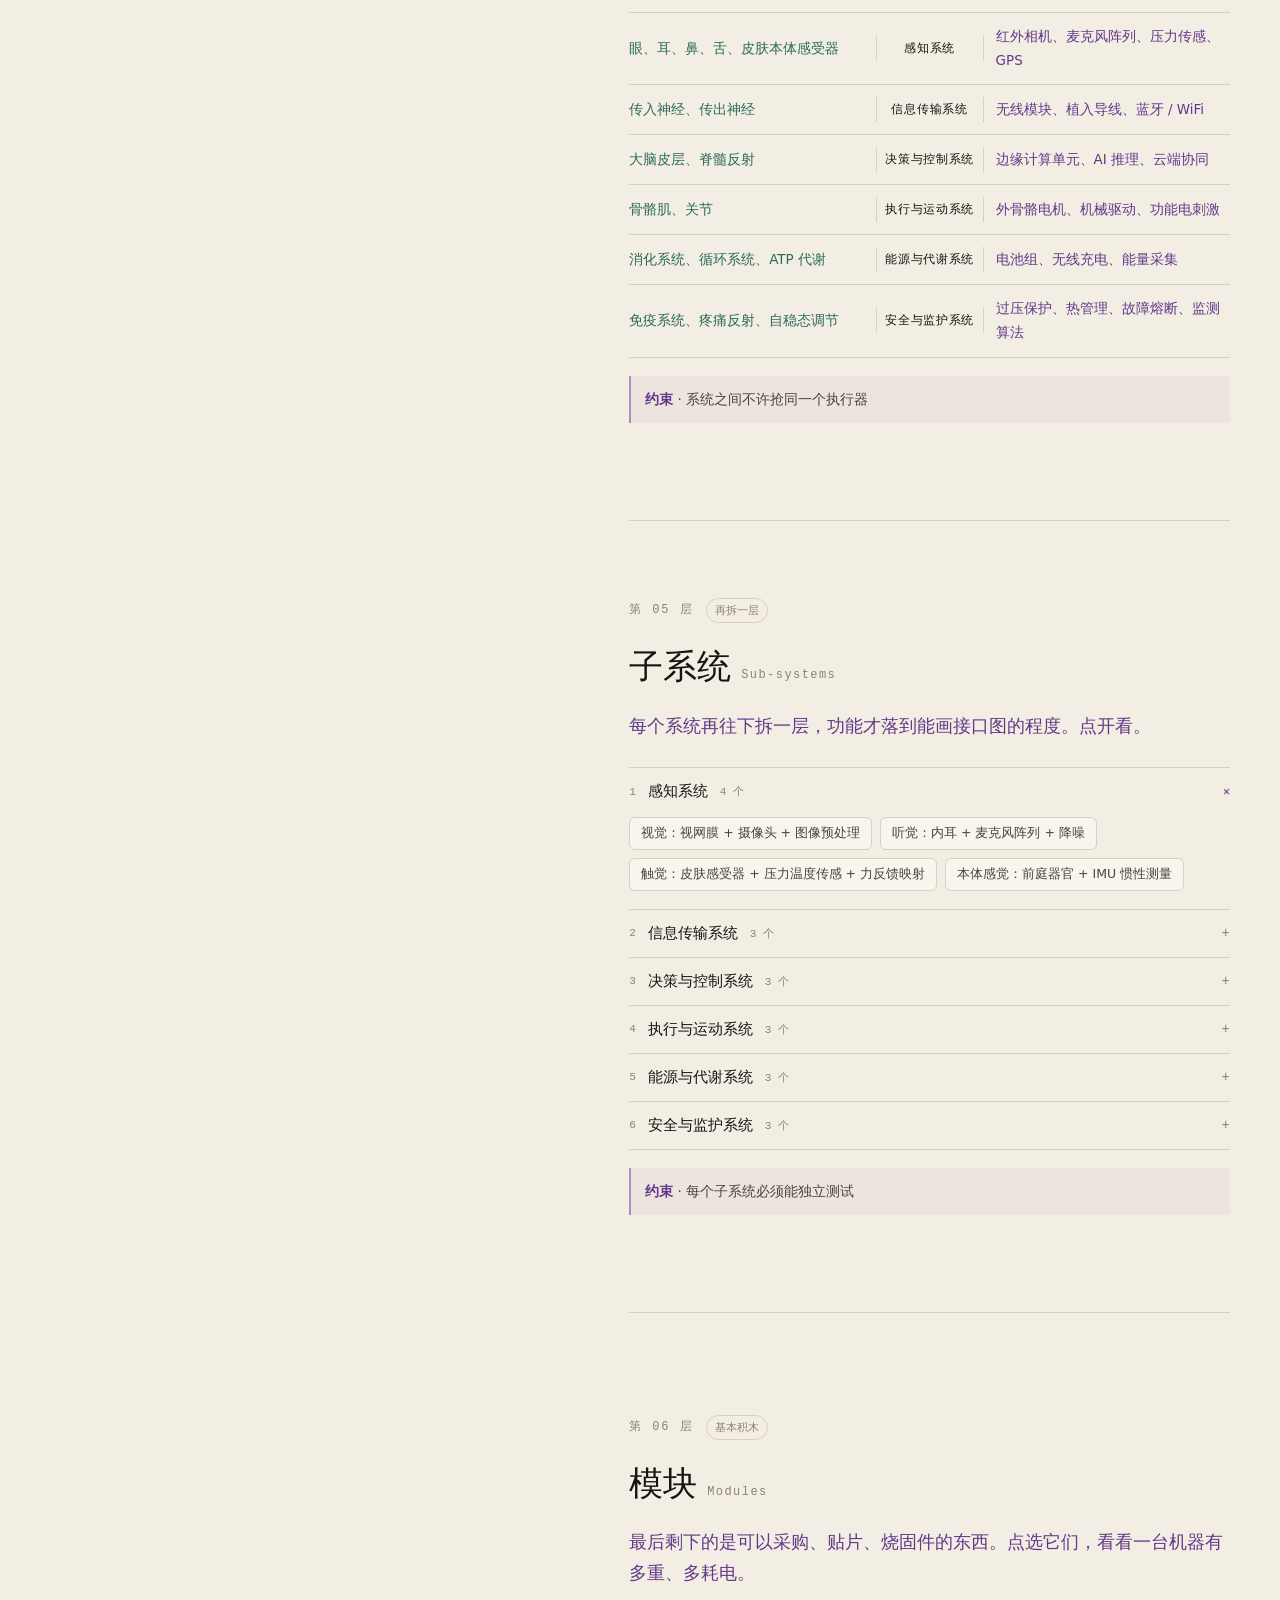
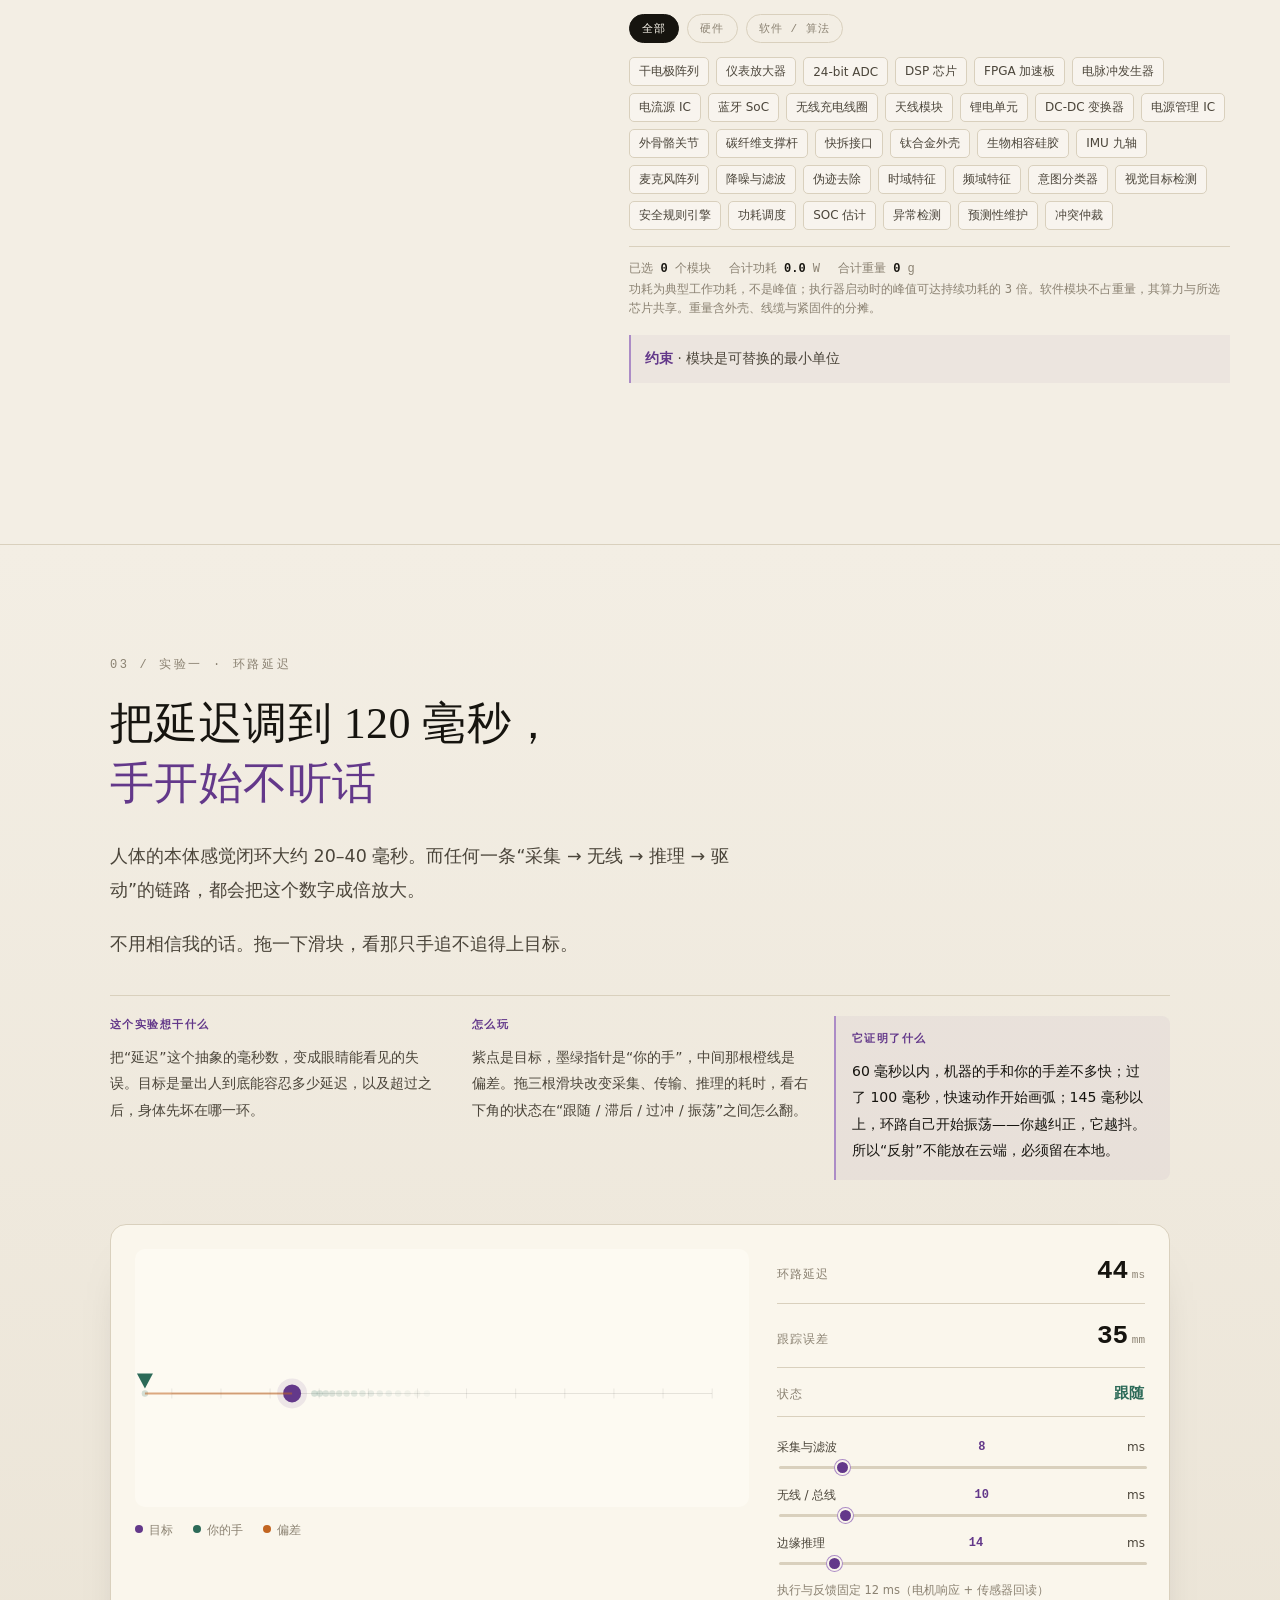
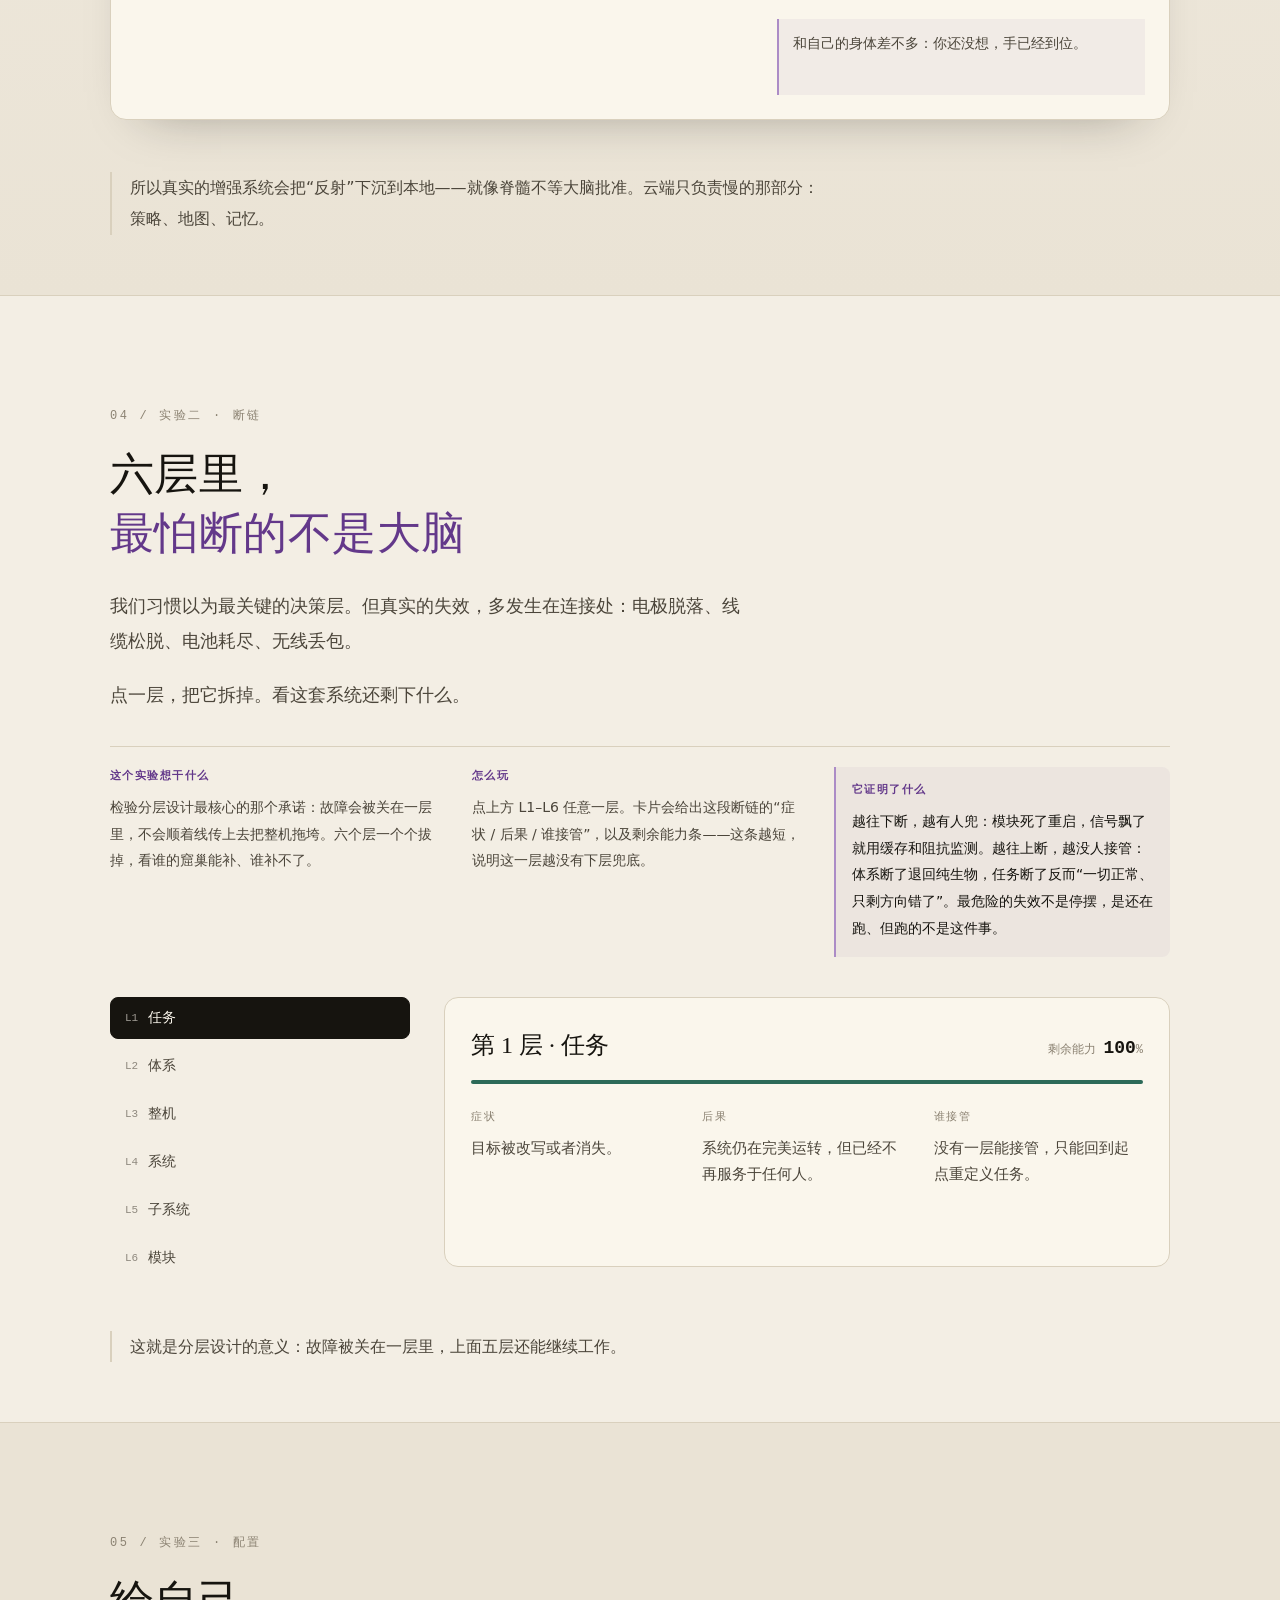
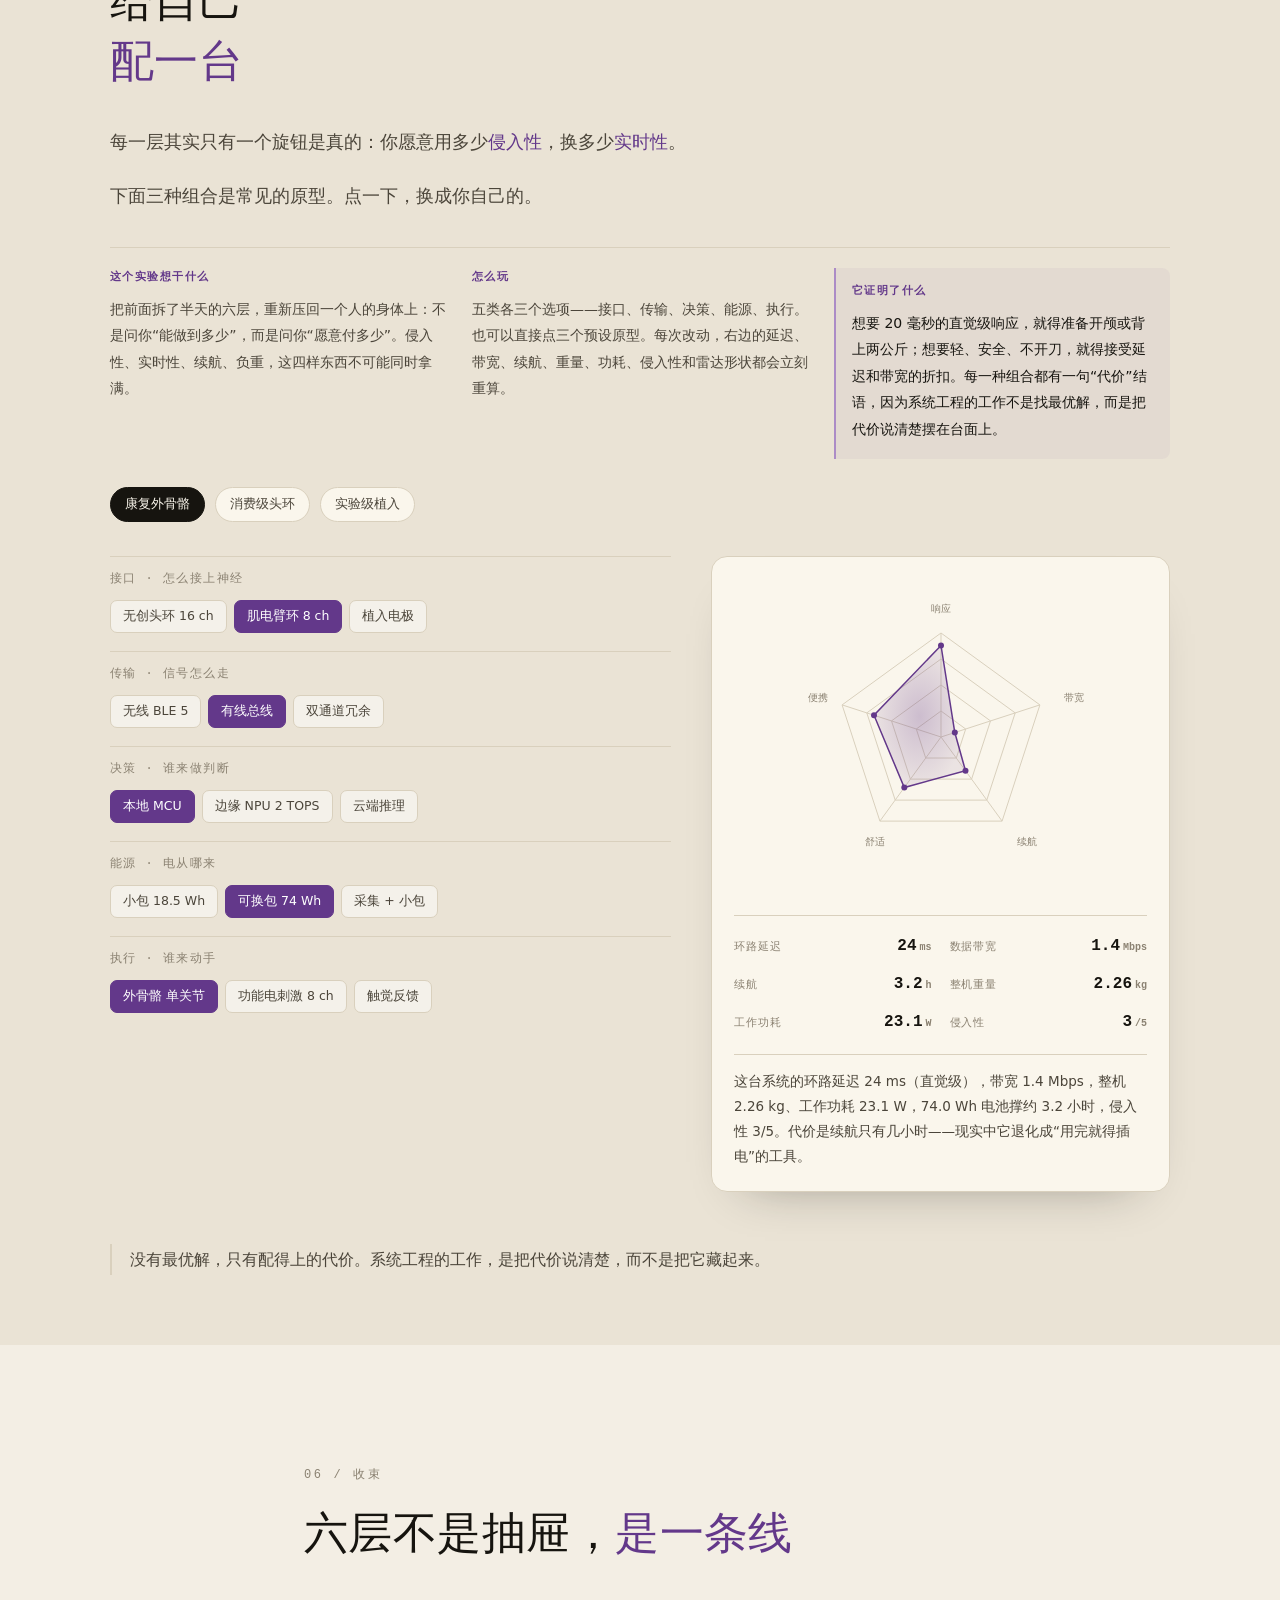
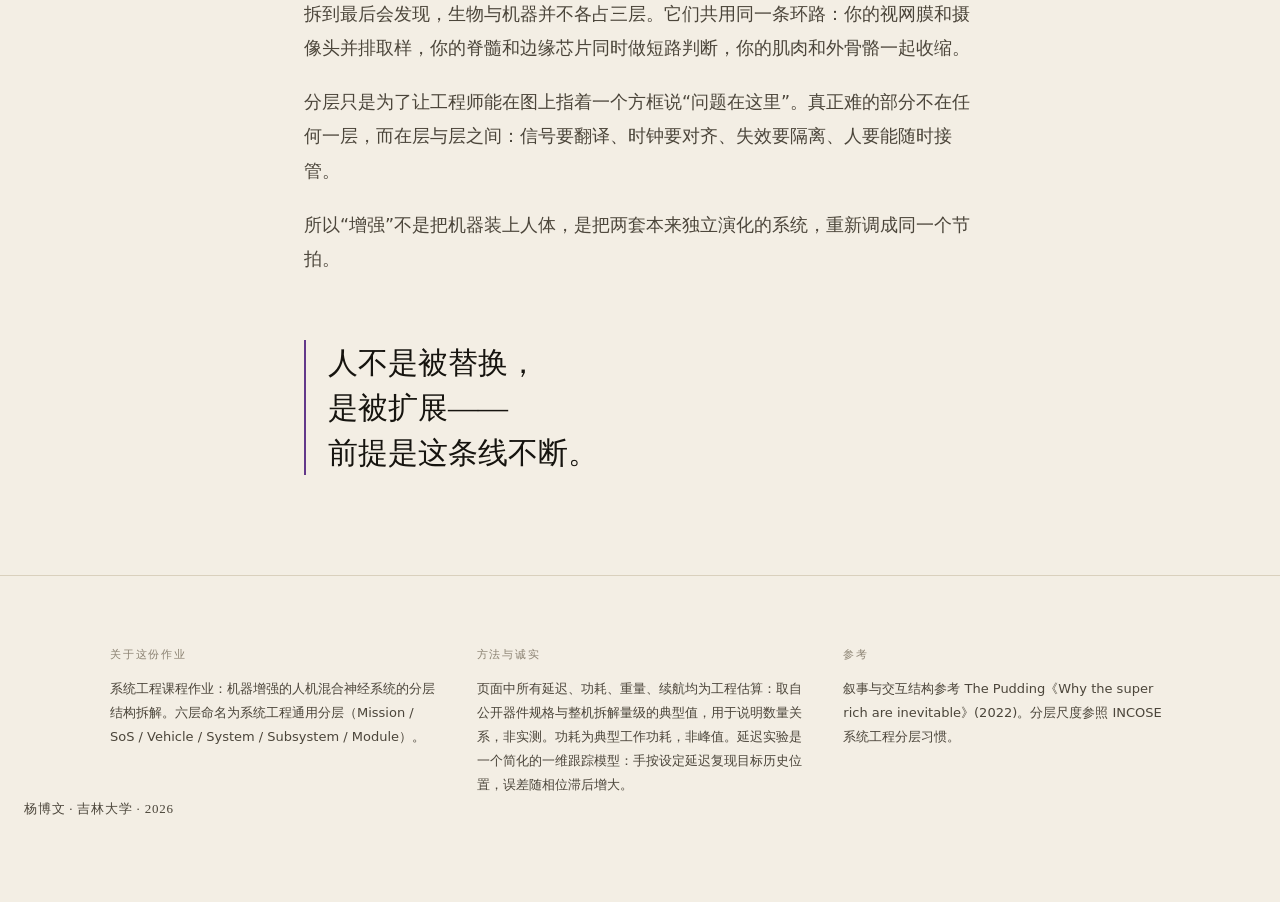
==== commit 04130adc: "三个实验补上“实验目的 / 怎么玩 / 它证明了什么”三栏说明" ====
--- a/assignment1/index.html
+++ b/assignment1/index.html
@@ -15,6 +15,23 @@
     padding:2px 6px;border-radius:3px;
   }
   @media (max-width:560px){ .slowtag{display:none} }
+
+  /* 每个实验开头：目的 / 玩法 / 它证明了什么 */
+  .purpose{
+    margin:34px 0 0;display:grid;grid-template-columns:repeat(3,1fr);gap:26px;
+    padding-top:20px;border-top:1px solid var(--rule);
+  }
+  .p-item h5{
+    font-family:var(--mono);font-size:10.5px;letter-spacing:.14em;text-transform:uppercase;
+    color:var(--purple);margin:0 0 9px;font-weight:600;
+  }
+  .p-item p{font-size:14px;line-height:1.9;color:var(--ink-2);margin:0}
+  .p-item:last-child{
+    background:rgba(99,56,138,.05);border-left:2px solid var(--purple-soft);
+    padding:14px 16px 16px;border-radius:0 8px 8px 0;
+  }
+  .p-item:last-child p{color:var(--ink)}
+  @media (max-width:980px){ .purpose{grid-template-columns:1fr;gap:16px} }
 </style>
 </head>
 <body>
@@ -96,6 +113,21 @@
       <p>不用相信我的话。拖一下滑块，看那只手追不追得上目标。</p>
     </div>
 
+    <div class="purpose">
+      <div class="p-item">
+        <h5>这个实验想干什么</h5>
+        <p>把“延迟”这个抽象的毫秒数，变成眼睛能看见的失误。目标是量出人到底能容忍多少延迟，以及超过之后，身体先坏在哪一环。</p>
+      </div>
+      <div class="p-item">
+        <h5>怎么玩</h5>
+        <p>紫点是目标，墨绿指针是“你的手”，中间那根橙线是偏差。拖三根滑块改变采集、传输、推理的耗时，看右下角的状态在“跟随 / 滞后 / 过冲 / 振荡”之间怎么翻。</p>
+      </div>
+      <div class="p-item">
+        <h5>它证明了什么</h5>
+        <p>60 毫秒以内，机器的手和你的手差不多快；过了 100 毫秒，快速动作开始画弧；145 毫秒以上，环路自己开始振荡——你越纠正，它越抖。所以“反射”不能放在云端，必须留在本地。</p>
+      </div>
+    </div>
+
     <div class="lab-panel">
       <div class="lab-canvas-wrap">
         <canvas id="labCanvas" aria-label="延迟跟踪实验：目标点左右往返，手按设定延迟跟随"></canvas>
@@ -131,6 +163,21 @@
       <p>点一层，把它拆掉。看这套系统还剩下什么。</p>
     </div>
 
+    <div class="purpose">
+      <div class="p-item">
+        <h5>这个实验想干什么</h5>
+        <p>检验分层设计最核心的那个承诺：故障会被关在一层里，不会顺着线传上去把整机拖垮。六个层一个个拔掉，看谁的窟巢能补、谁补不了。</p>
+      </div>
+      <div class="p-item">
+        <h5>怎么玩</h5>
+        <p>点上方 L1–L6 任意一层。卡片会给出这段断链的“症状 / 后果 / 谁接管”，以及剩余能力条——这条越短，说明这一层越没有下层兜底。</p>
+      </div>
+      <div class="p-item">
+        <h5>它证明了什么</h5>
+        <p>越往下断，越有人兜：模块死了重启，信号飘了就用缓存和阻抗监测。越往上断，越没人接管：体系断了退回纯生物，任务断了反而“一切正常、只剩方向错了”。最危险的失效不是停摆，是还在跑、但跑的不是这件事。</p>
+      </div>
+    </div>
+
     <div class="break-wrap">
       <div class="break-picker" id="breakPicker" role="tablist" aria-label="选择要断掉的一层"></div>
       <div class="break-card">
@@ -161,6 +208,21 @@
       <p>下面三种组合是常见的原型。点一下，换成你自己的。</p>
     </div>
 
+    <div class="purpose">
+      <div class="p-item">
+        <h5>这个实验想干什么</h5>
+        <p>把前面拆了半天的六层，重新压回一个人的身体上：不是问你“能做到多少”，而是问你“愿意付多少”。侵入性、实时性、续航、负重，这四样东西不可能同时拿满。</p>
+      </div>
+      <div class="p-item">
+        <h5>怎么玩</h5>
+        <p>五类各三个选项——接口、传输、决策、能源、执行。也可以直接点三个预设原型。每次改动，右边的延迟、带宽、续航、重量、功耗、侵入性和雷达形状都会立刻重算。</p>
+      </div>
+      <div class="p-item">
+        <h5>它证明了什么</h5>
+        <p>想要 20 毫秒的直觉级响应，就得准备开颅或背上两公斤；想要轻、安全、不开刀，就得接受延迟和带宽的折扣。每一种组合都有一句“代价”结语，因为系统工程的工作不是找最优解，而是把代价说清楚摆在台面上。</p>
+      </div>
+    </div>
+
     <div class="presets" id="presets"></div>
 
     <div class="build-grid">
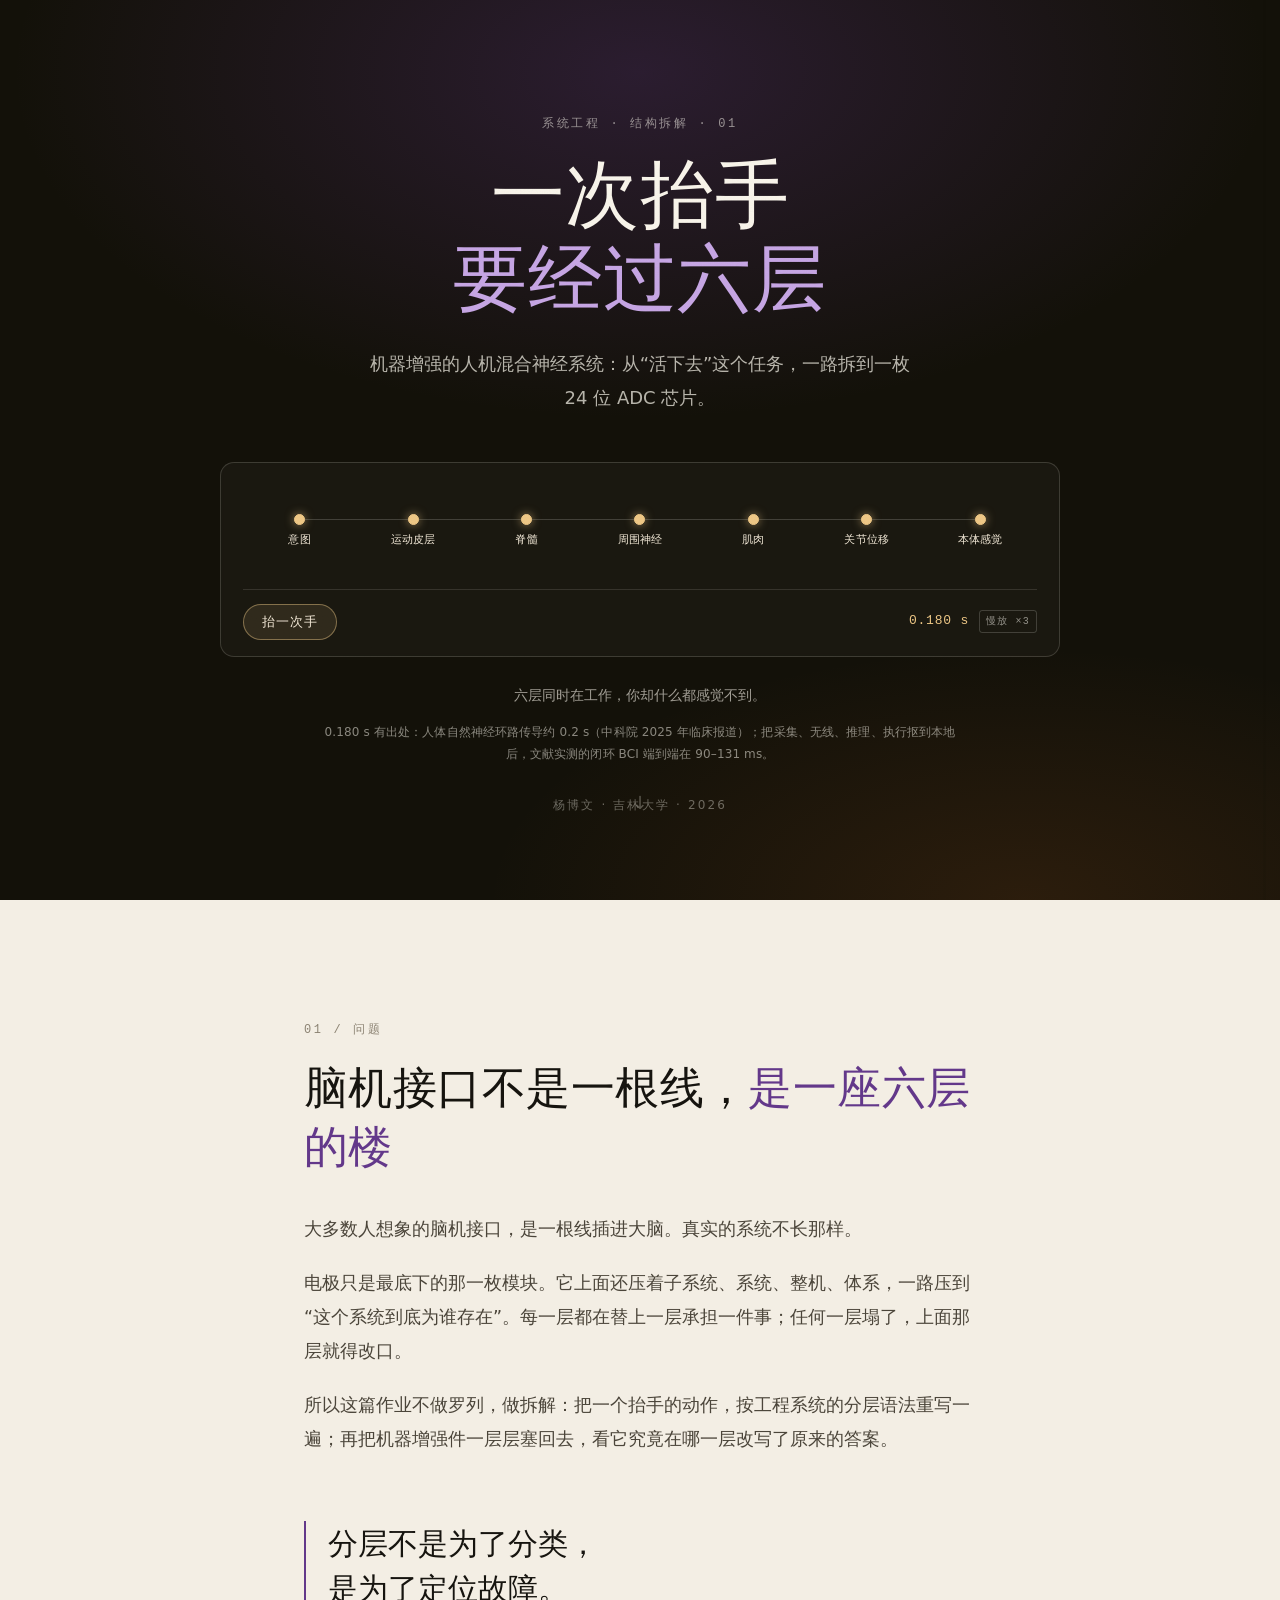
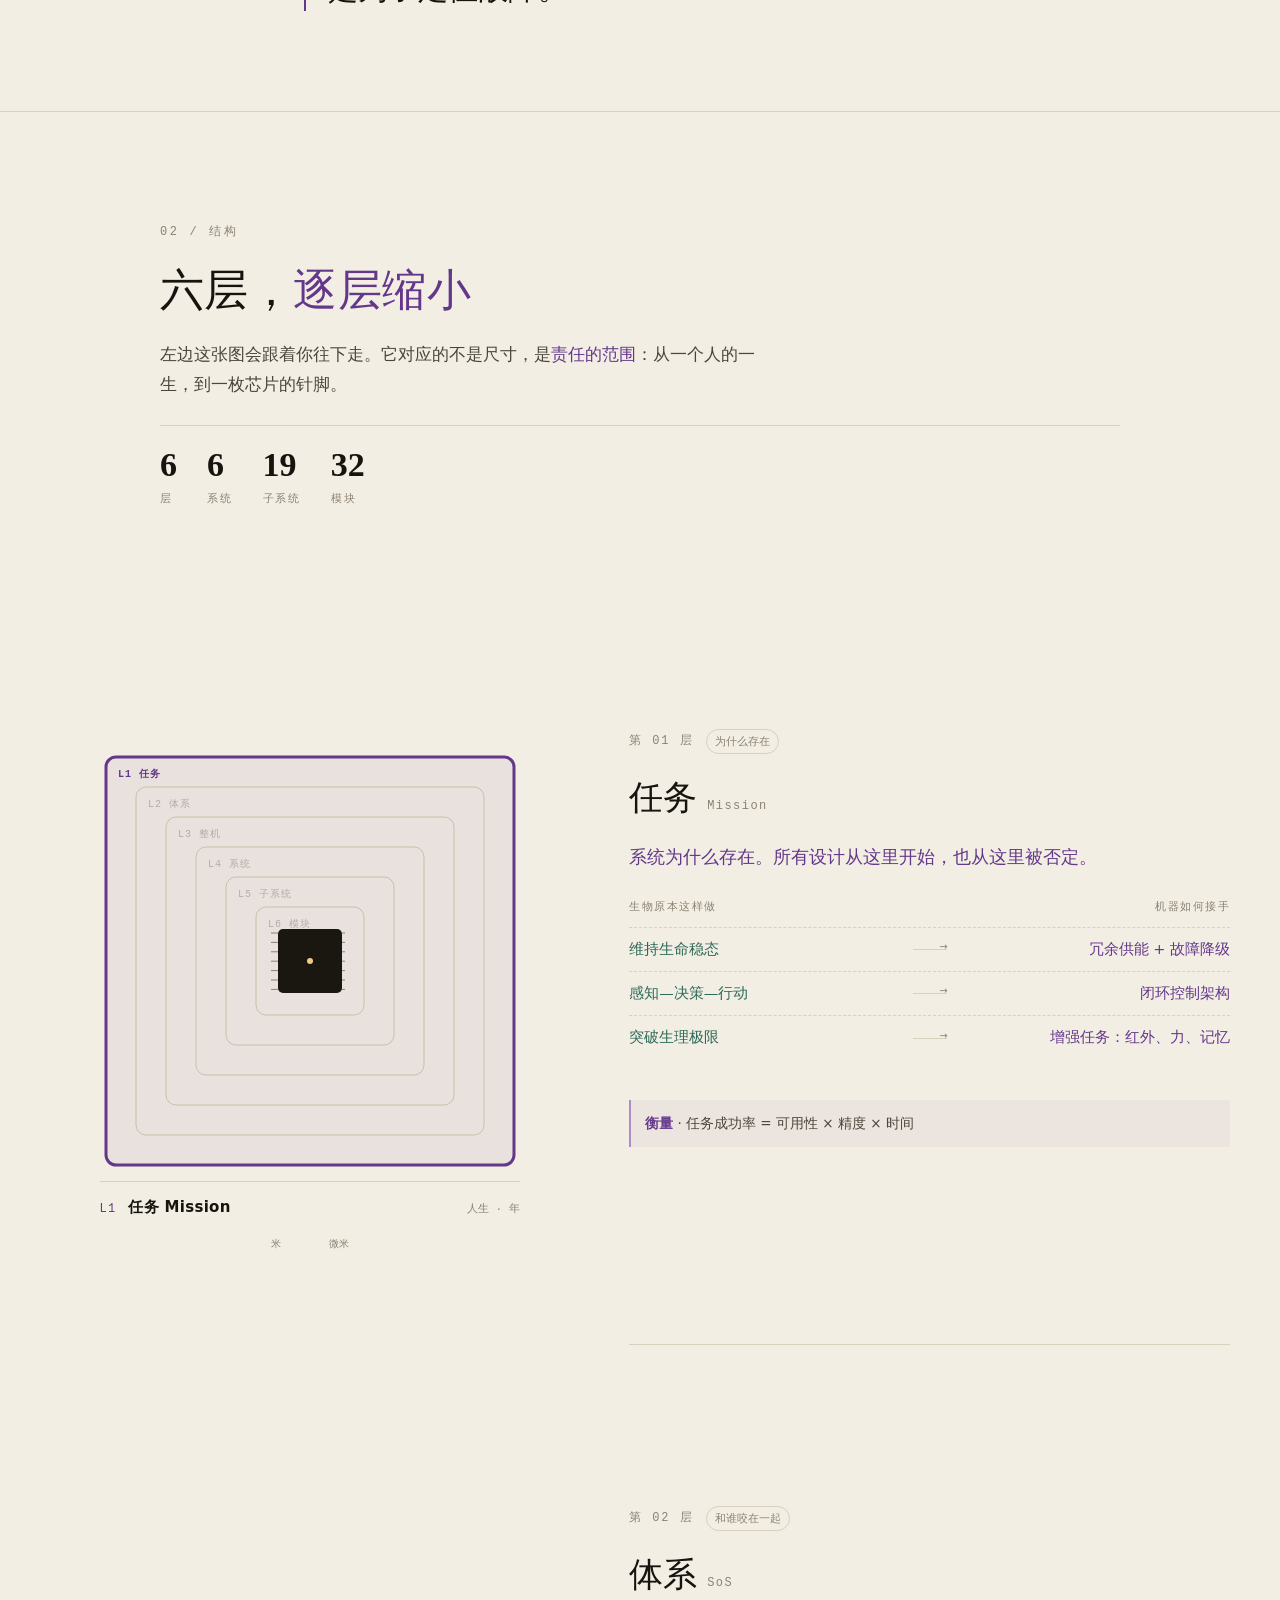
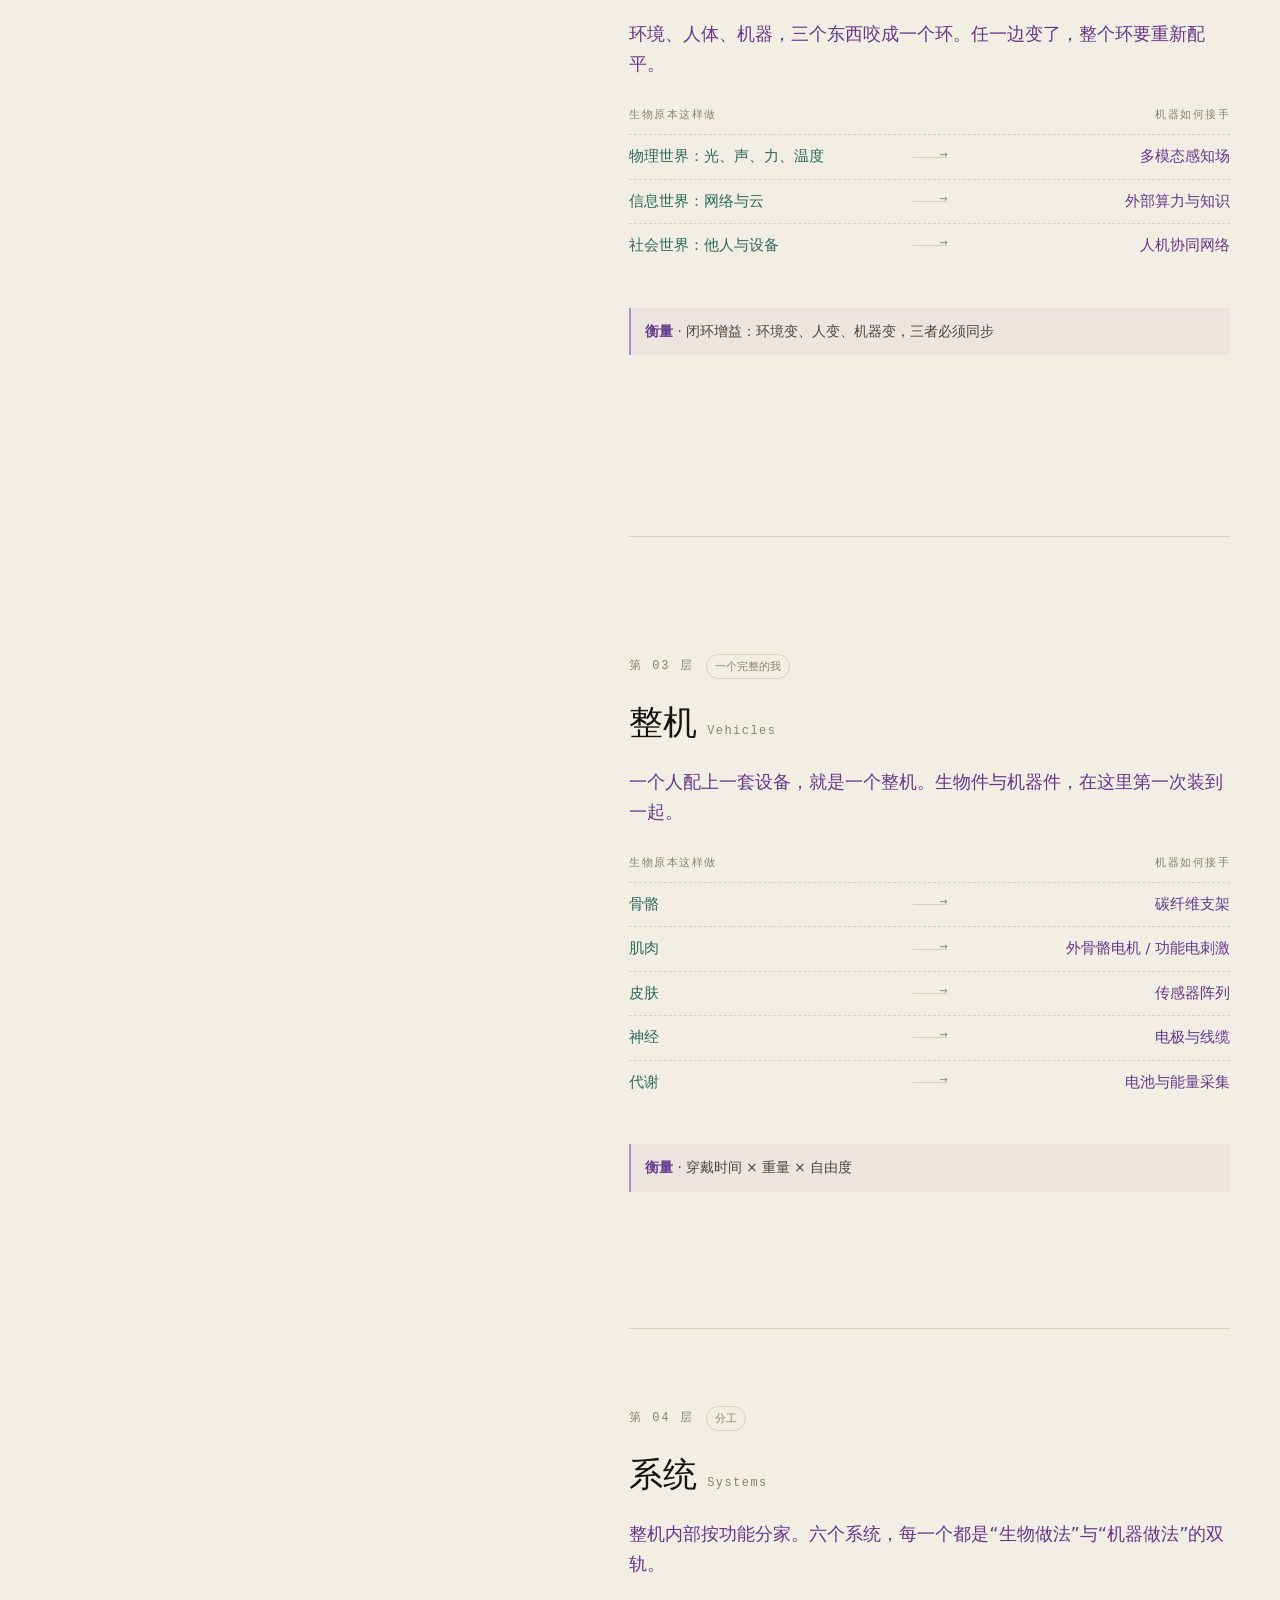
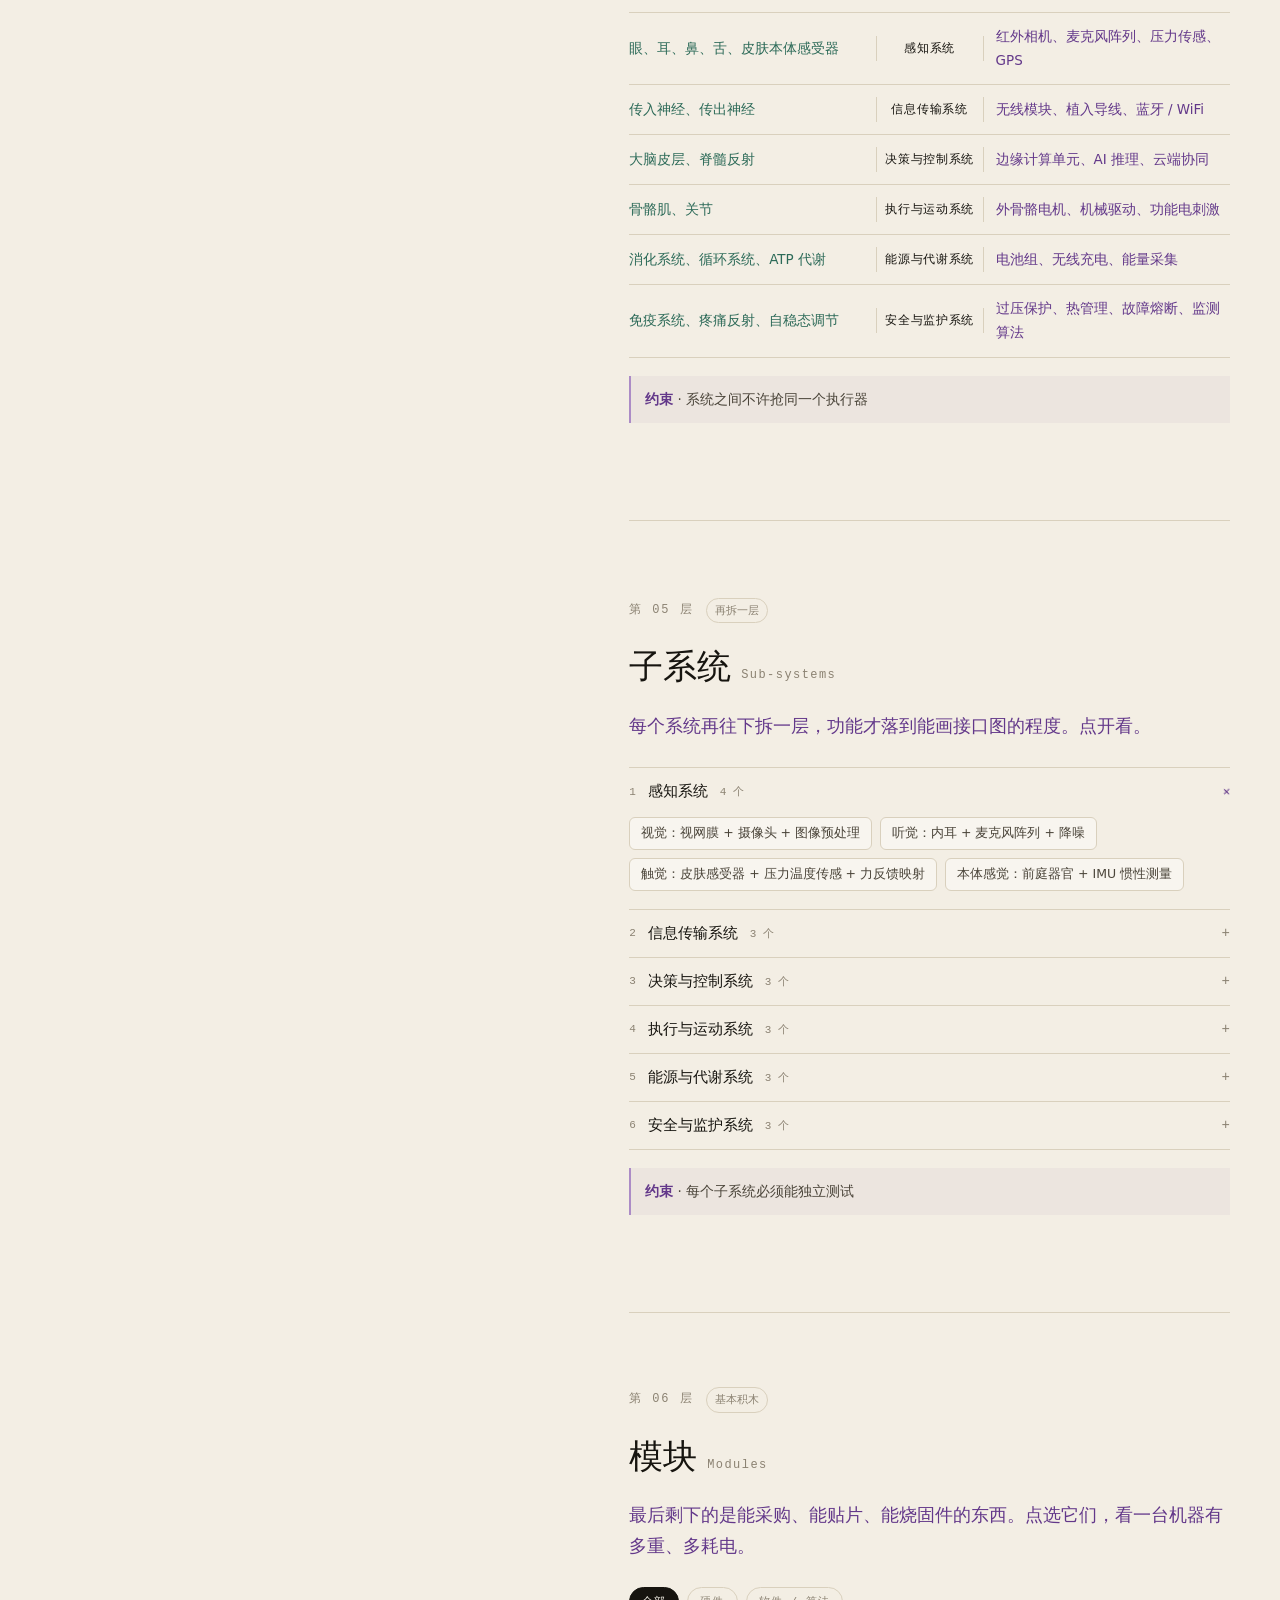
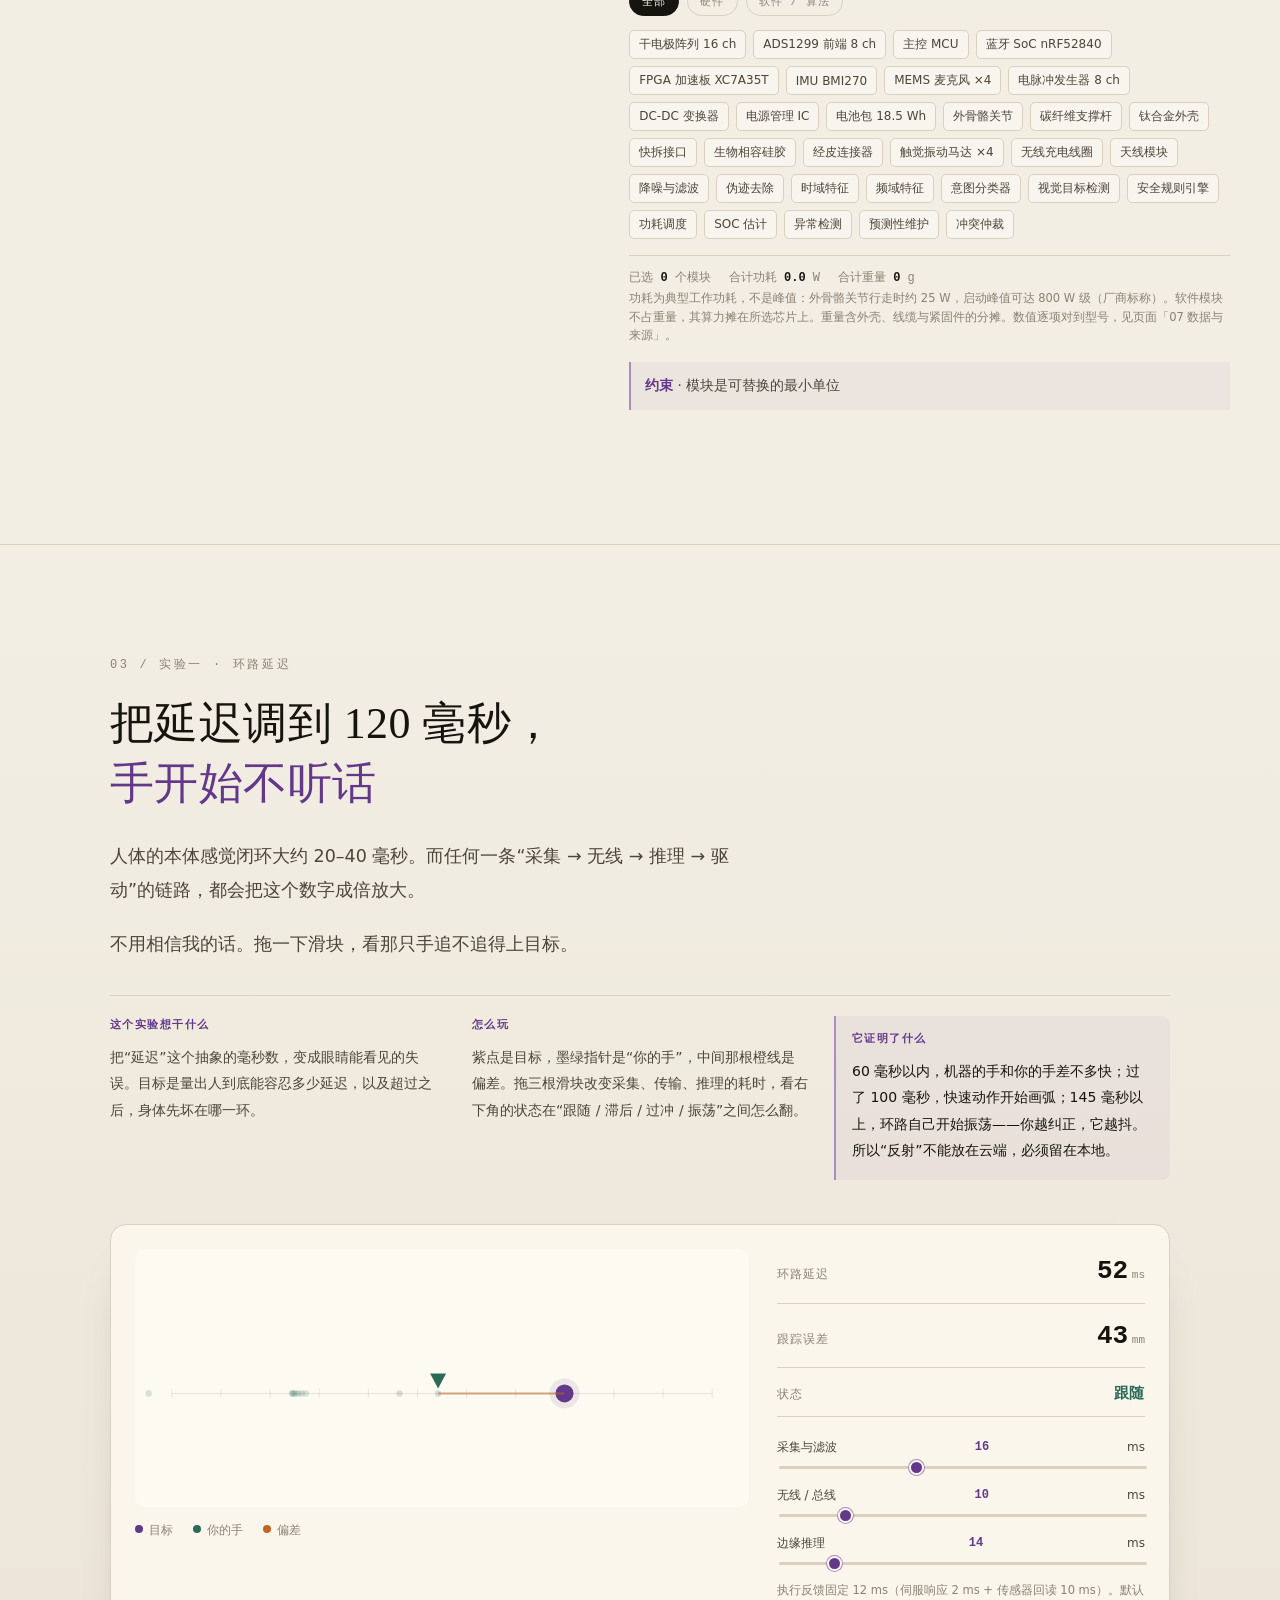
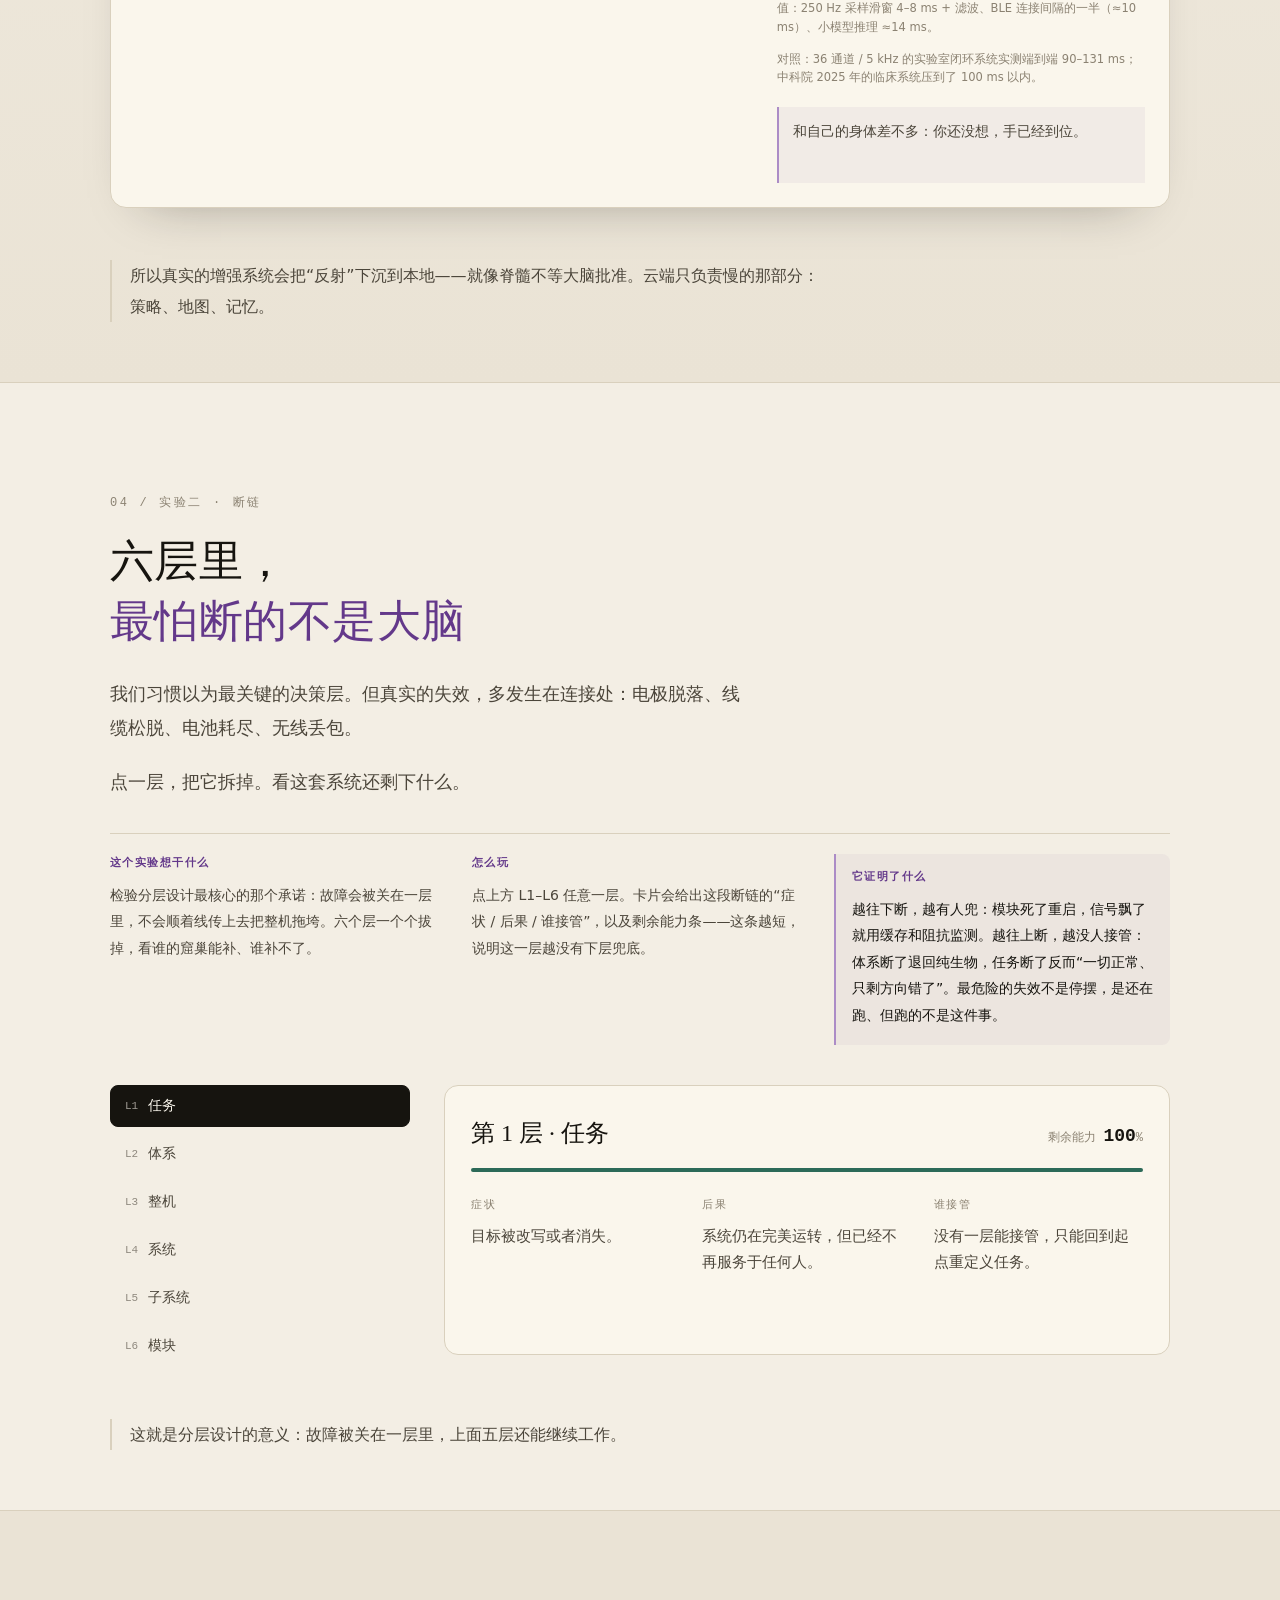
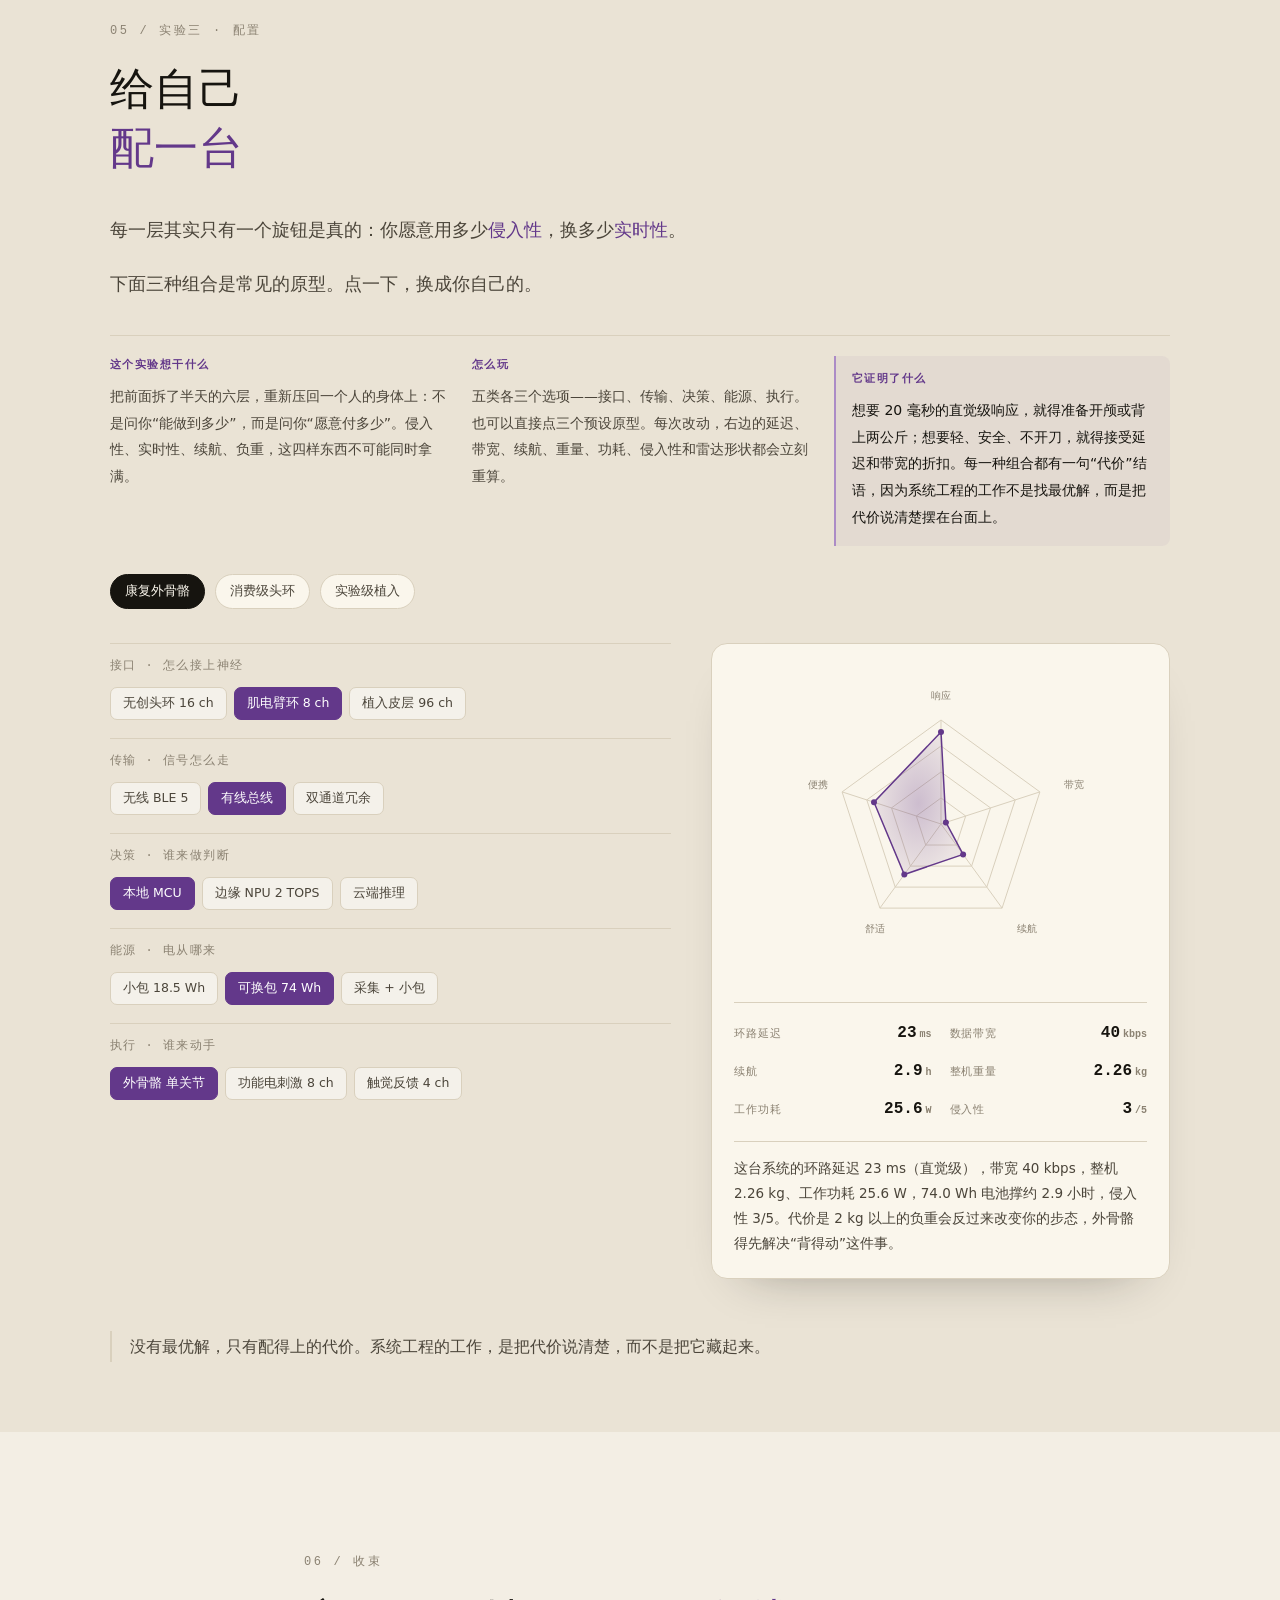
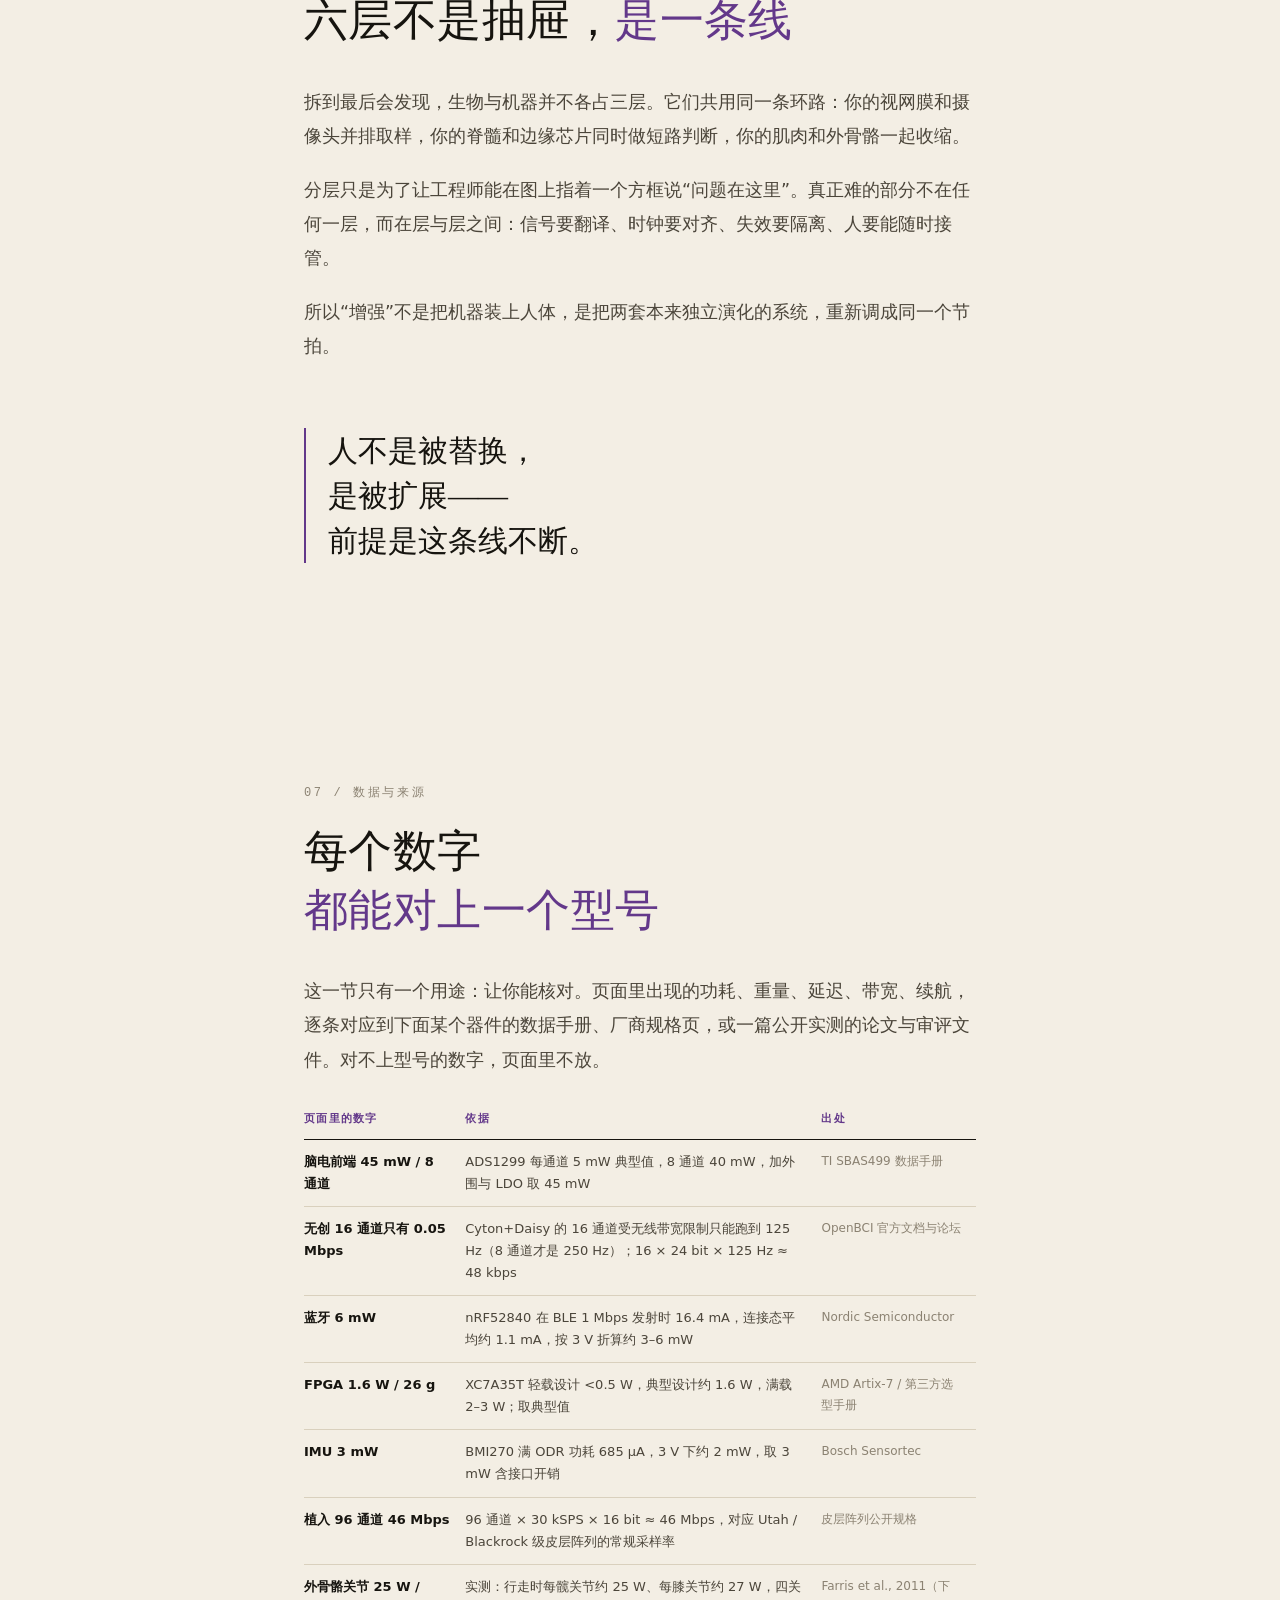
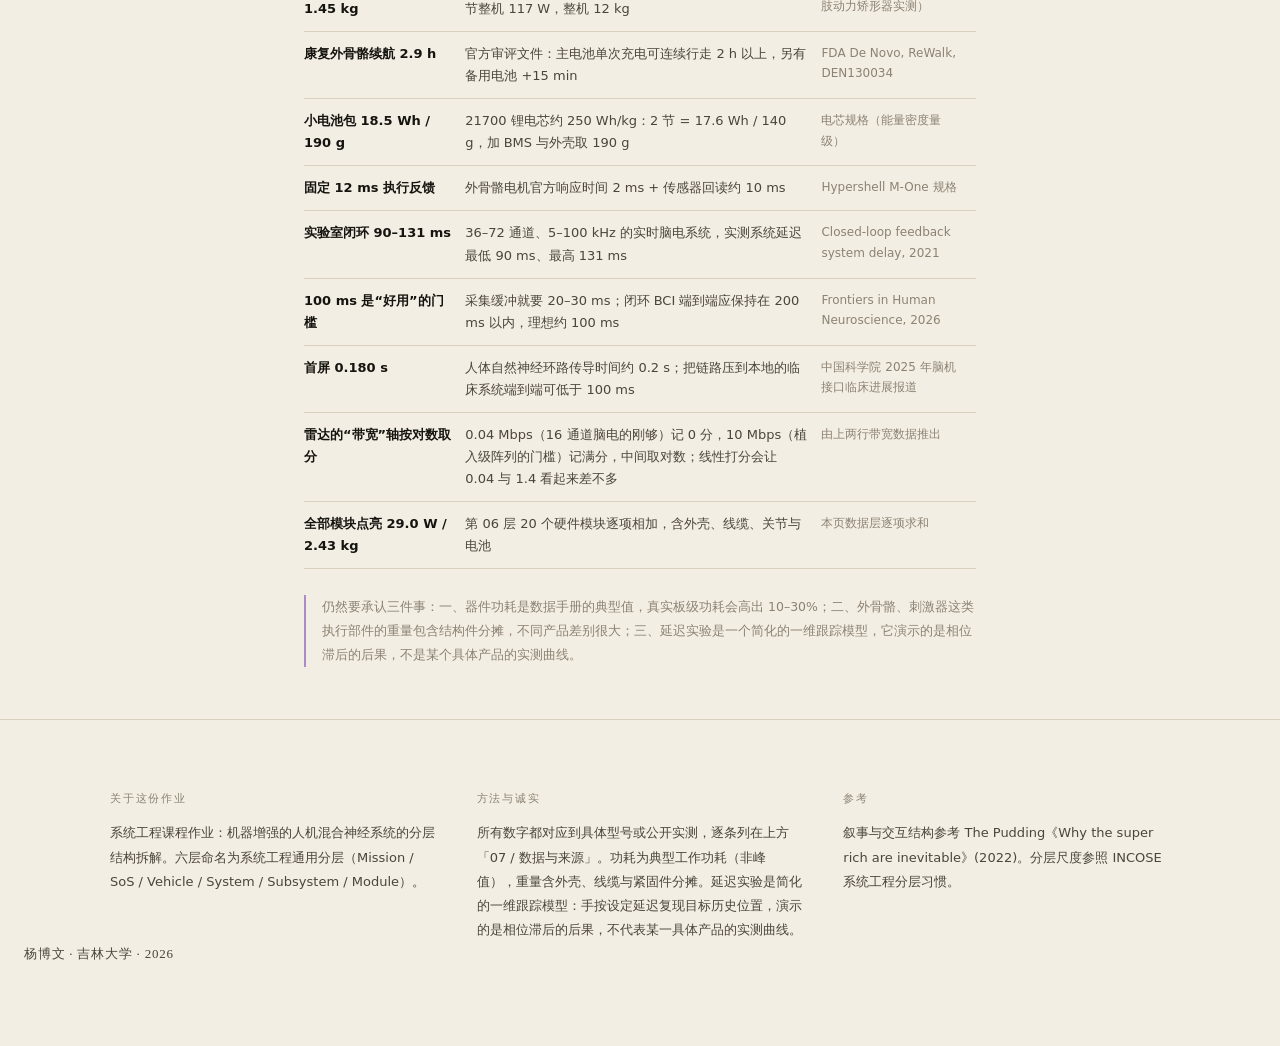
==== commit aa367c32: "新增「07 数据与来源」：逐条列出页内数字对应的器件型号与实测出处" ====
--- a/assignment1/index.html
+++ b/assignment1/index.html
@@ -32,6 +32,38 @@
   }
   .p-item:last-child p{color:var(--ink)}
   @media (max-width:980px){ .purpose{grid-template-columns:1fr;gap:16px} }
+
+  /* 首屏数字的出处小字 */
+  .hero-src{
+    max-width:640px;margin:14px auto 0;font-size:12px;line-height:1.85;
+    color:rgba(250,246,236,.52);letter-spacing:.01em;
+  }
+
+  /* 07 数据与来源 */
+  .src-table{
+    width:100%;margin-top:34px;border-collapse:collapse;
+    font-size:13px;line-height:1.7;
+  }
+  .src-table th{
+    text-align:left;font-family:var(--mono);font-size:10.5px;letter-spacing:.12em;
+    text-transform:uppercase;color:var(--purple);font-weight:600;
+    padding:0 14px 10px 0;border-bottom:1px solid var(--ink);
+    white-space:nowrap;
+  }
+  .src-table td{
+    padding:11px 14px 11px 0;vertical-align:top;color:var(--ink-2);
+    border-bottom:1px solid var(--rule);
+  }
+  .src-table td:first-child{color:var(--ink);font-weight:600;width:24%}
+  .src-table td:last-child{color:var(--muted);font-size:12px;width:23%}
+  .src-note{
+    margin-top:26px;padding-left:16px;border-left:2px solid var(--purple-soft);
+    font-size:12.5px;line-height:1.9;color:var(--muted);max-width:760px;
+  }
+  @media (max-width:640px){
+    .src-table{font-size:12px}
+    .src-table td:first-child,.src-table td:last-child{width:auto}
+  }
 </style>
 </head>
 <body>
@@ -61,6 +93,7 @@
     </div>
 
     <p class="hero-note" id="heroNote">六层同时在工作，你却什么都感觉不到。</p>
+    <p class="hero-src">0.180 s 有出处：人体自然神经环路传导约 0.2 s（中科院 2025 年临床报道）；把采集、无线、推理、执行抠到本地后，文献实测的闭环 BCI 端到端在 90–131 ms。</p>
     <p class="signature">杨博文 · 吉林大学 · 2026</p>
     <div class="cue" aria-hidden="true">↓</div>
   </div>
@@ -135,15 +168,16 @@
       </div>
       <div class="lab-side">
         <div class="readout">
-          <div class="ro"><span class="ro-k">环路延迟</span><span class="ro-v"><b id="roLat">44</b><small>ms</small></span></div>
-          <div class="ro"><span class="ro-k">跟踪误差</span><span class="ro-v"><b id="roErr">16</b><small>mm</small></span></div>
+          <div class="ro"><span class="ro-k">环路延迟</span><span class="ro-v"><b id="roLat">52</b><small>ms</small></span></div>
+          <div class="ro"><span class="ro-k">跟踪误差</span><span class="ro-v"><b id="roErr">20</b><small>mm</small></span></div>
           <div class="ro"><span class="ro-k">状态</span><span class="ro-v"><b id="roState" class="state">跟随</b></span></div>
         </div>
         <div class="controls">
-          <label class="slider"><span>采集与滤波 <b id="v1">8</b> ms</span><input type="range" id="s1" min="2" max="40" step="2" value="8"></label>
+          <label class="slider"><span>采集与滤波 <b id="v1">16</b> ms</span><input type="range" id="s1" min="2" max="40" step="2" value="16"></label>
           <label class="slider"><span>无线 / 总线 <b id="v2">10</b> ms</span><input type="range" id="s2" min="0" max="60" step="2" value="10"></label>
           <label class="slider"><span>边缘推理 <b id="v3">14</b> ms</span><input type="range" id="s3" min="2" max="90" step="2" value="14"></label>
-          <p class="fixed">执行与反馈固定 12 ms（电机响应 + 传感器回读）</p>
+          <p class="fixed">执行反馈固定 12 ms（伺服响应 2 ms + 传感器回读 10 ms）。默认值：250 Hz 采样滑窗 4–8 ms + 滤波、BLE 连接间隔的一半（≈10 ms）、小模型推理 ≈14 ms。</p>
+          <p class="fixed">对照：36 通道 / 5 kHz 的实验室闭环系统实测端到端 90–131 ms；中科院 2025 年的临床系统压到了 100 ms 以内。</p>
         </div>
         <p class="verdict" id="labVerdict">和自己的身体差不多：你还没想，手已经到位。</p>
       </div>
@@ -250,6 +284,38 @@
   <p class="pull serif">人不是被替换，<br>是被扩展——<br>前提是这条线不断。</p>
 </section>
 
+<!-- ============ 07 数据与来源 ============ -->
+<section class="chapter src">
+  <p class="eyebrow">07 / 数据与来源</p>
+  <h2 class="serif">每个数字<br><em>都能对上一个型号</em></h2>
+  <div class="prose">
+    <p>这一节只有一个用途：让你能核对。页面里出现的功耗、重量、延迟、带宽、续航，逐条对应到下面某个器件的数据手册、厂商规格页，或一篇公开实测的论文与审评文件。对不上型号的数字，页面里不放。</p>
+  </div>
+
+  <table class="src-table">
+    <thead><tr><th>页面里的数字</th><th>依据</th><th>出处</th></tr></thead>
+    <tbody>
+      <tr><td>脑电前端 45 mW / 8 通道</td><td>ADS1299 每通道 5 mW 典型值，8 通道 40 mW，加外围与 LDO 取 45 mW</td><td>TI SBAS499 数据手册</td></tr>
+      <tr><td>无创 16 通道只有 0.05 Mbps</td><td>Cyton+Daisy 的 16 通道受无线带宽限制只能跑到 125 Hz（8 通道才是 250 Hz）；16 × 24 bit × 125 Hz ≈ 48 kbps</td><td>OpenBCI 官方文档与论坛</td></tr>
+      <tr><td>蓝牙 6 mW</td><td>nRF52840 在 BLE 1 Mbps 发射时 16.4 mA，连接态平均约 1.1 mA，按 3 V 折算约 3–6 mW</td><td>Nordic Semiconductor</td></tr>
+      <tr><td>FPGA 1.6 W / 26 g</td><td>XC7A35T 轻载设计 &lt;0.5 W，典型设计约 1.6 W，满载 2–3 W；取典型值</td><td>AMD Artix-7 / 第三方选型手册</td></tr>
+      <tr><td>IMU 3 mW</td><td>BMI270 满 ODR 功耗 685 µA，3 V 下约 2 mW，取 3 mW 含接口开销</td><td>Bosch Sensortec</td></tr>
+      <tr><td>植入 96 通道 46 Mbps</td><td>96 通道 × 30 kSPS × 16 bit ≈ 46 Mbps，对应 Utah / Blackrock 级皮层阵列的常规采样率</td><td>皮层阵列公开规格</td></tr>
+      <tr><td>外骨骼关节 25 W / 1.45 kg</td><td>实测：行走时每髋关节约 25 W、每膝关节约 27 W，四关节整机 117 W，整机 12 kg</td><td>Farris et al., 2011（下肢动力矫形器实测）</td></tr>
+      <tr><td>康复外骨骼续航 2.9 h</td><td>官方审评文件：主电池单次充电可连续行走 2 h 以上，另有备用电池 +15 min</td><td>FDA De Novo, ReWalk, DEN130034</td></tr>
+      <tr><td>小电池包 18.5 Wh / 190 g</td><td>21700 锂电芯约 250 Wh/kg：2 节 = 17.6 Wh / 140 g，加 BMS 与外壳取 190 g</td><td>电芯规格（能量密度量级）</td></tr>
+      <tr><td>固定 12 ms 执行反馈</td><td>外骨骼电机官方响应时间 2 ms + 传感器回读约 10 ms</td><td>Hypershell M-One 规格</td></tr>
+      <tr><td>实验室闭环 90–131 ms</td><td>36–72 通道、5–100 kHz 的实时脑电系统，实测系统延迟最低 90 ms、最高 131 ms</td><td>Closed-loop feedback system delay, 2021</td></tr>
+      <tr><td>100 ms 是“好用”的门槛</td><td>采集缓冲就要 20–30 ms；闭环 BCI 端到端应保持在 200 ms 以内，理想约 100 ms</td><td>Frontiers in Human Neuroscience, 2026</td></tr>
+      <tr><td>首屏 0.180 s</td><td>人体自然神经环路传导时间约 0.2 s；把链路压到本地的临床系统端到端可低于 100 ms</td><td>中国科学院 2025 年脑机接口临床进展报道</td></tr>
+      <tr><td>雷达的“带宽”轴按对数取分</td><td>0.04 Mbps（16 通道脑电的刚够）记 0 分，10 Mbps（植入级阵列的门槛）记满分，中间取对数；线性打分会让 0.04 与 1.4 看起来差不多</td><td>由上两行带宽数据推出</td></tr>
+      <tr><td>全部模块点亮 29.0 W / 2.43 kg</td><td>第 06 层 20 个硬件模块逐项相加，含外壳、线缆、关节与电池</td><td>本页数据层逐项求和</td></tr>
+    </tbody>
+  </table>
+
+  <p class="src-note">仍然要承认三件事：一、器件功耗是数据手册的典型值，真实板级功耗会高出 10–30%；二、外骨骼、刺激器这类执行部件的重量包含结构件分摊，不同产品差别很大；三、延迟实验是一个简化的一维跟踪模型，它演示的是相位滞后的后果，不是某个具体产品的实测曲线。</p>
+</section>
+
 <footer class="foot">
   <div class="foot-grid">
     <div>
@@ -258,7 +324,7 @@
     </div>
     <div>
       <h5>方法与诚实</h5>
-      <p>页面中所有延迟、功耗、重量、续航均为工程估算：取自公开器件规格与整机拆解量级的典型值，用于说明数量关系，非实测。功耗为典型工作功耗，非峰值。延迟实验是一个简化的一维跟踪模型：手按设定延迟复现目标历史位置，误差随相位滞后增大。</p>
+      <p>所有数字都对应到具体型号或公开实测，逐条列在上方「07 / 数据与来源」。功耗为典型工作功耗（非峰值），重量含外壳、线缆与紧固件分摊。延迟实验是简化的一维跟踪模型：手按设定延迟复现目标历史位置，演示的是相位滞后的后果，不代表某一具体产品的实测曲线。</p>
     </div>
     <div>
       <h5>参考</h5>
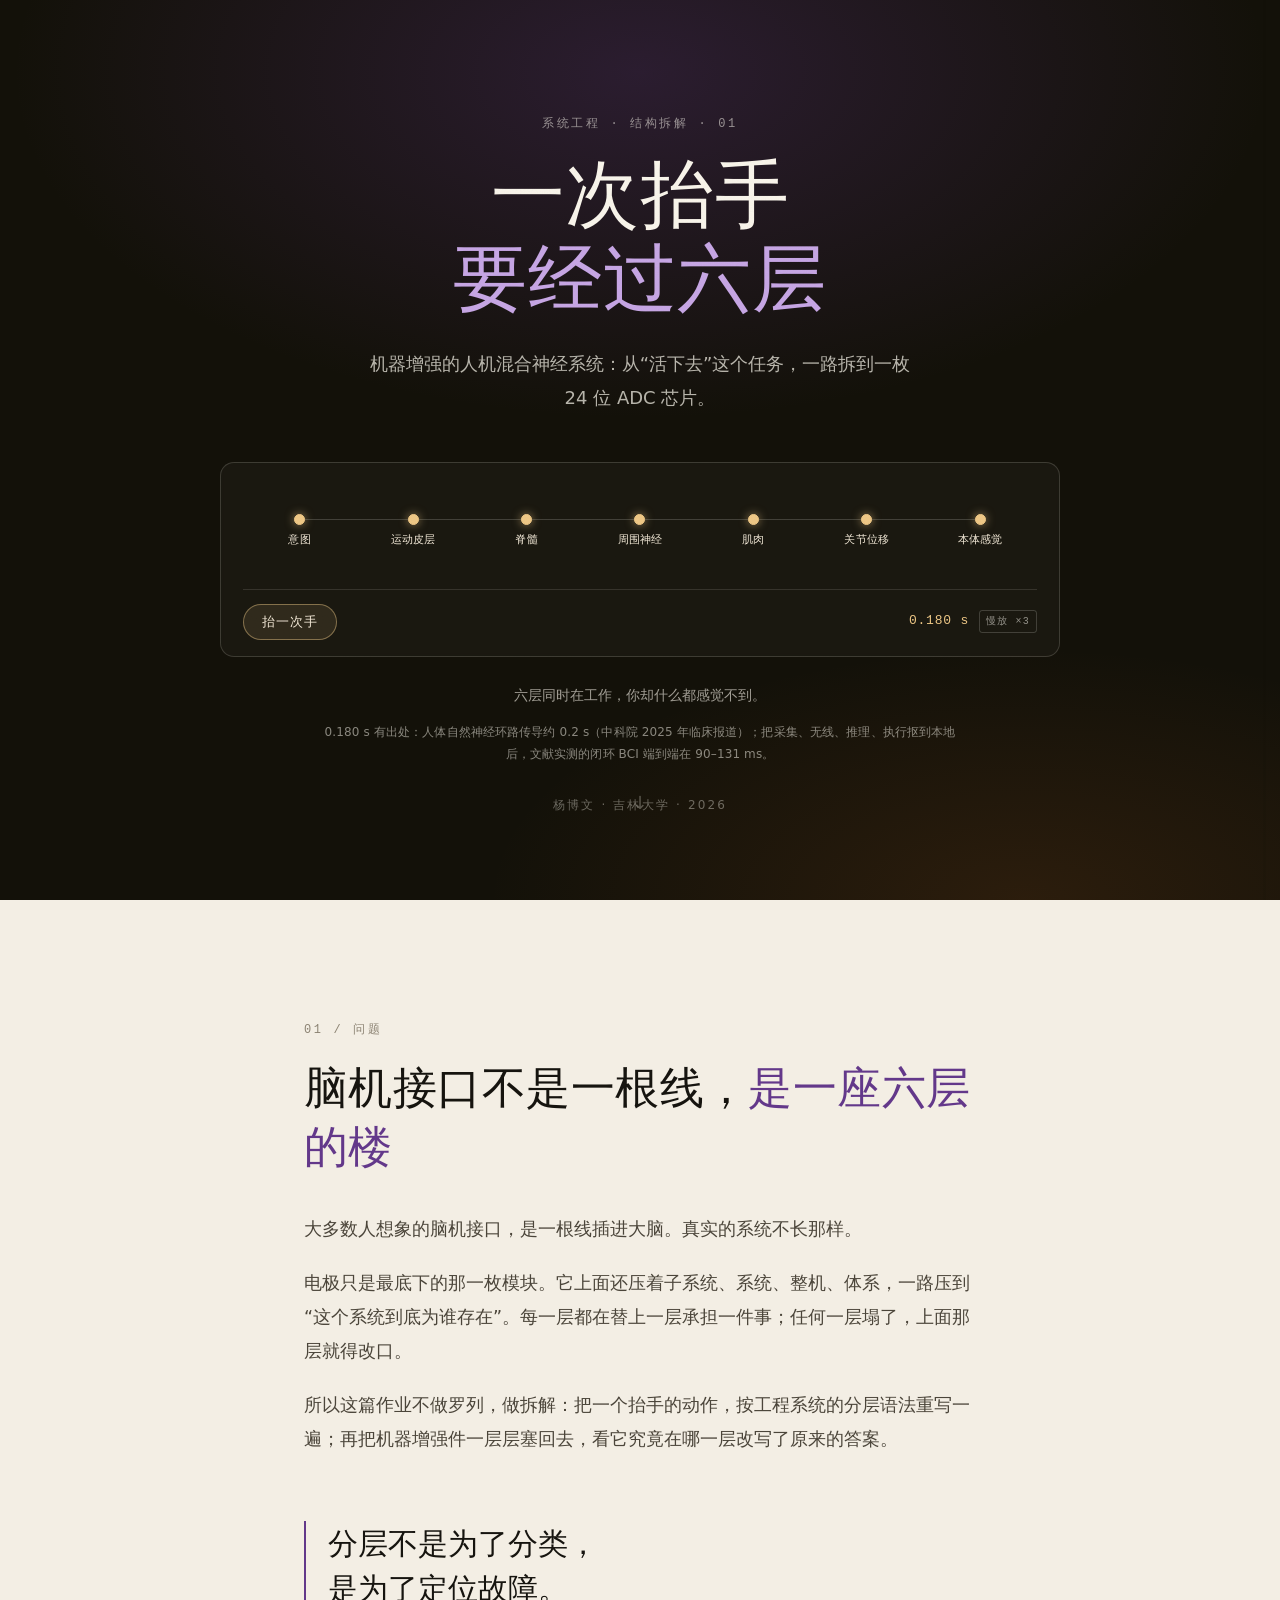
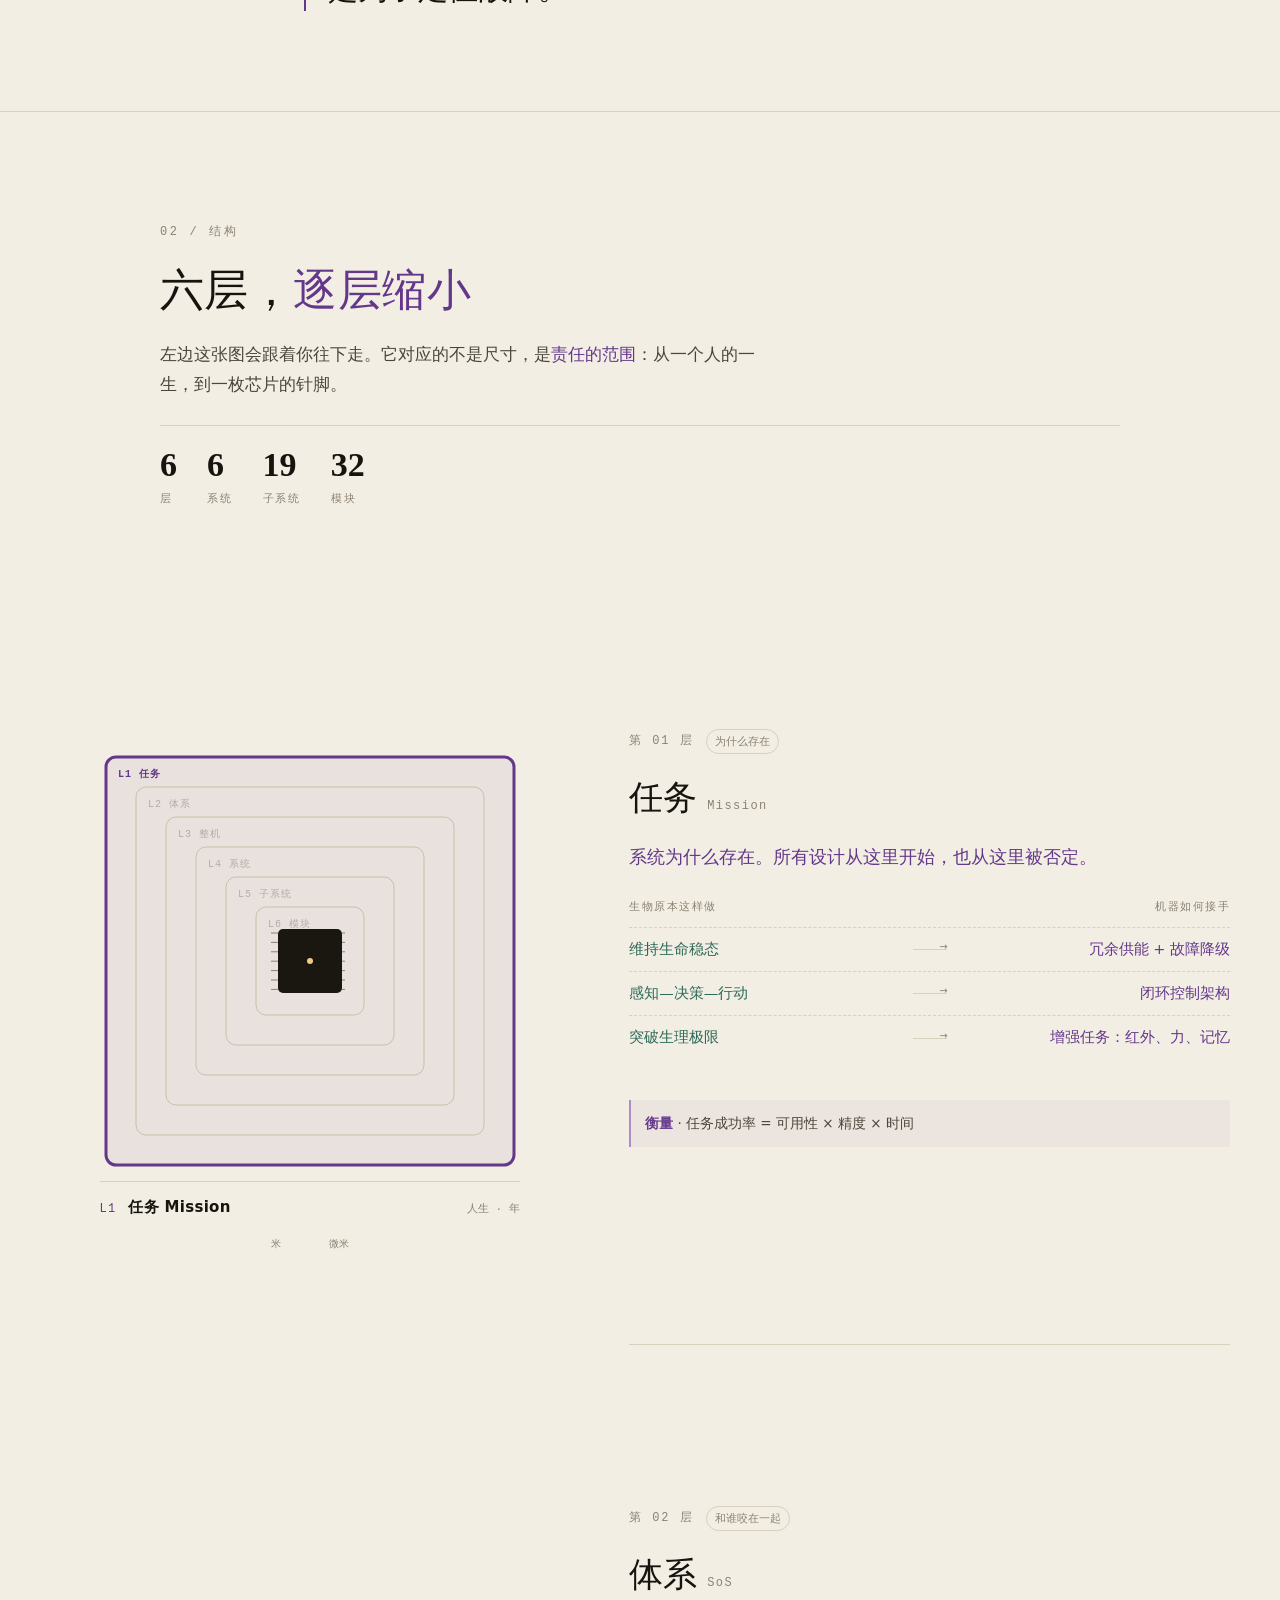
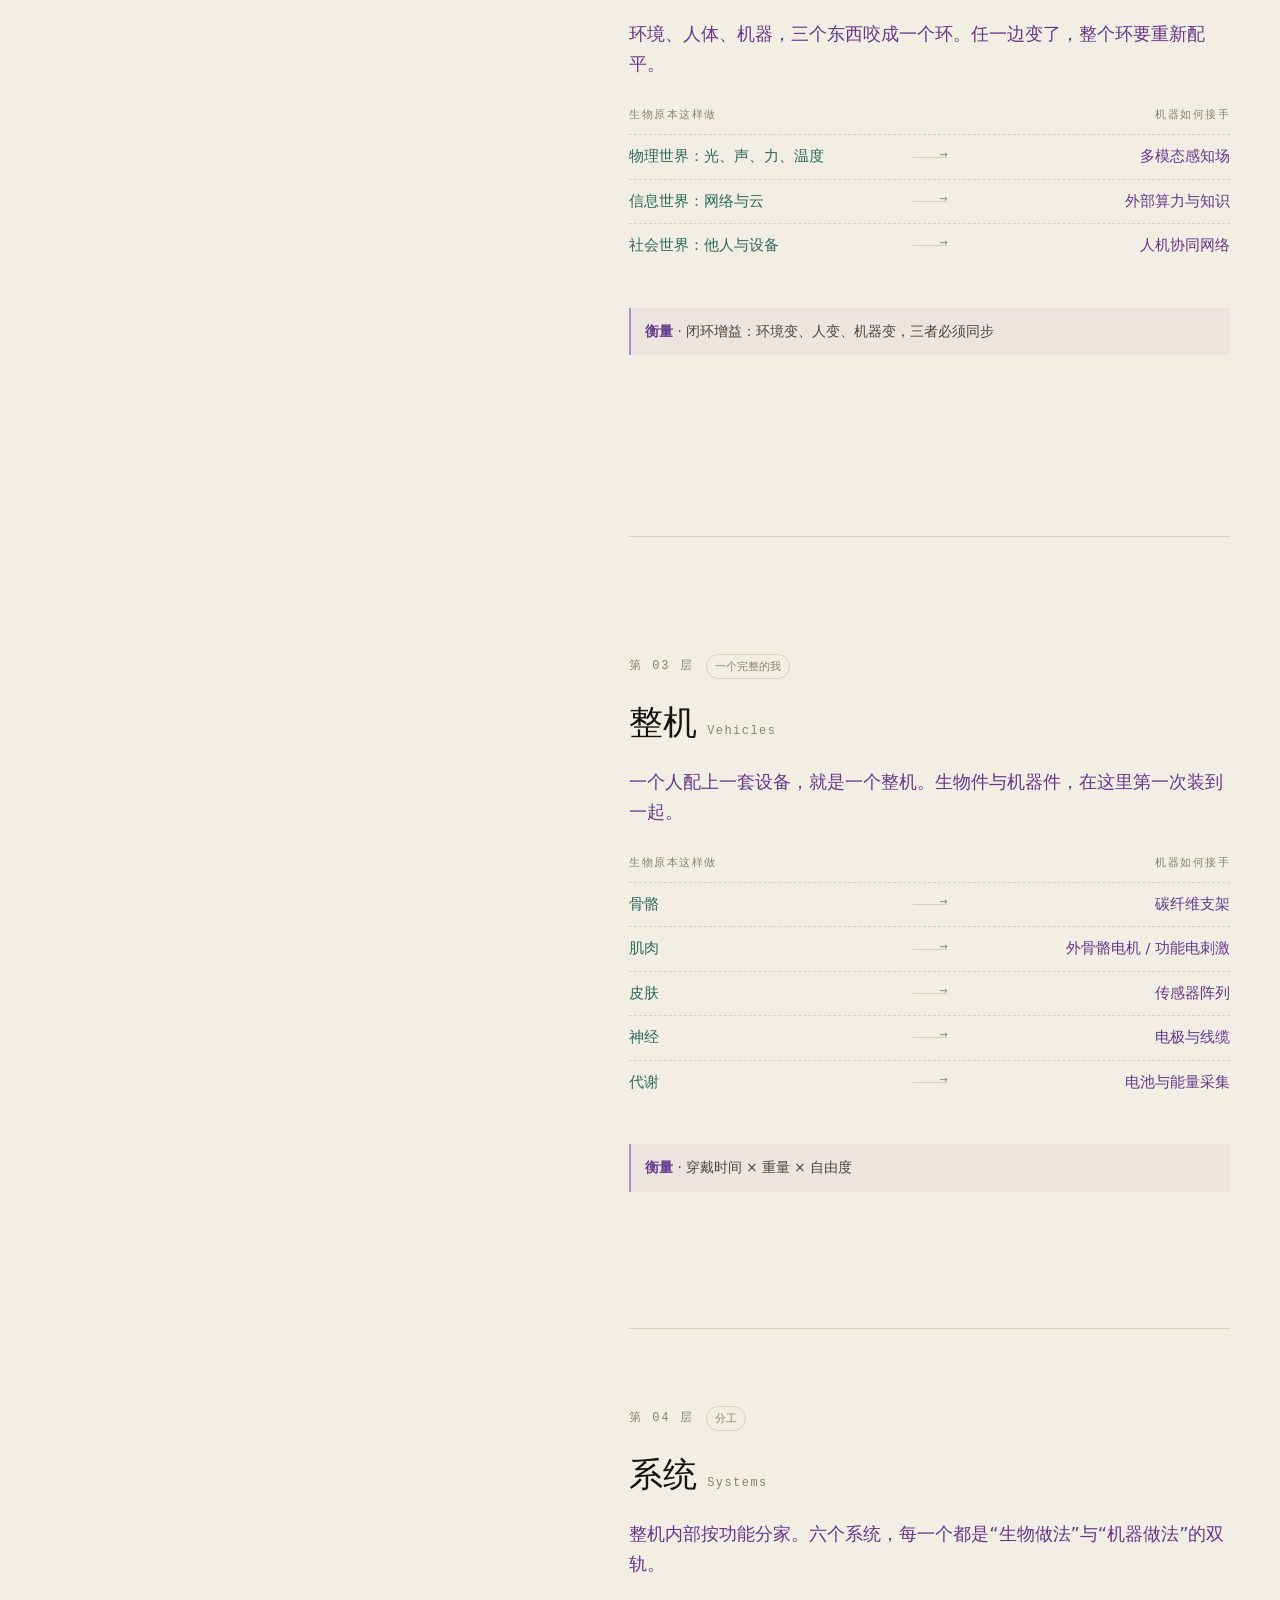
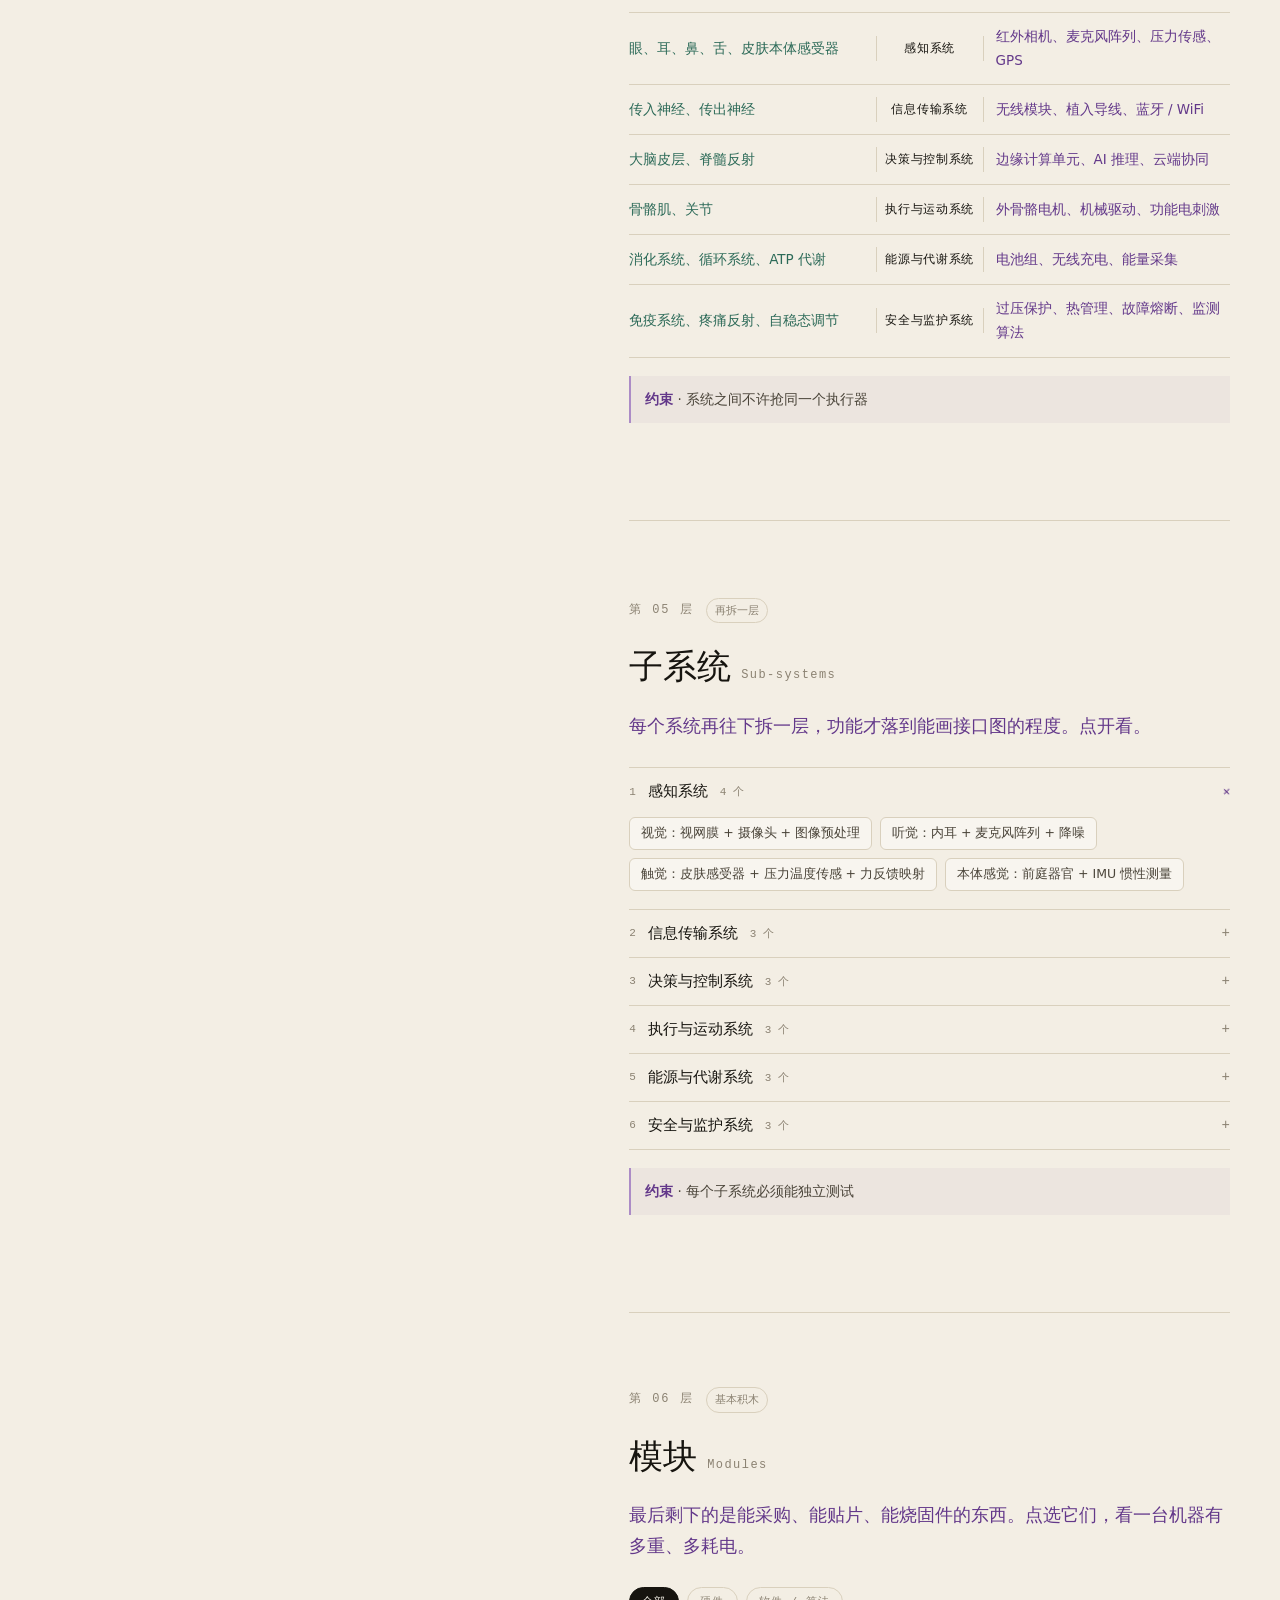
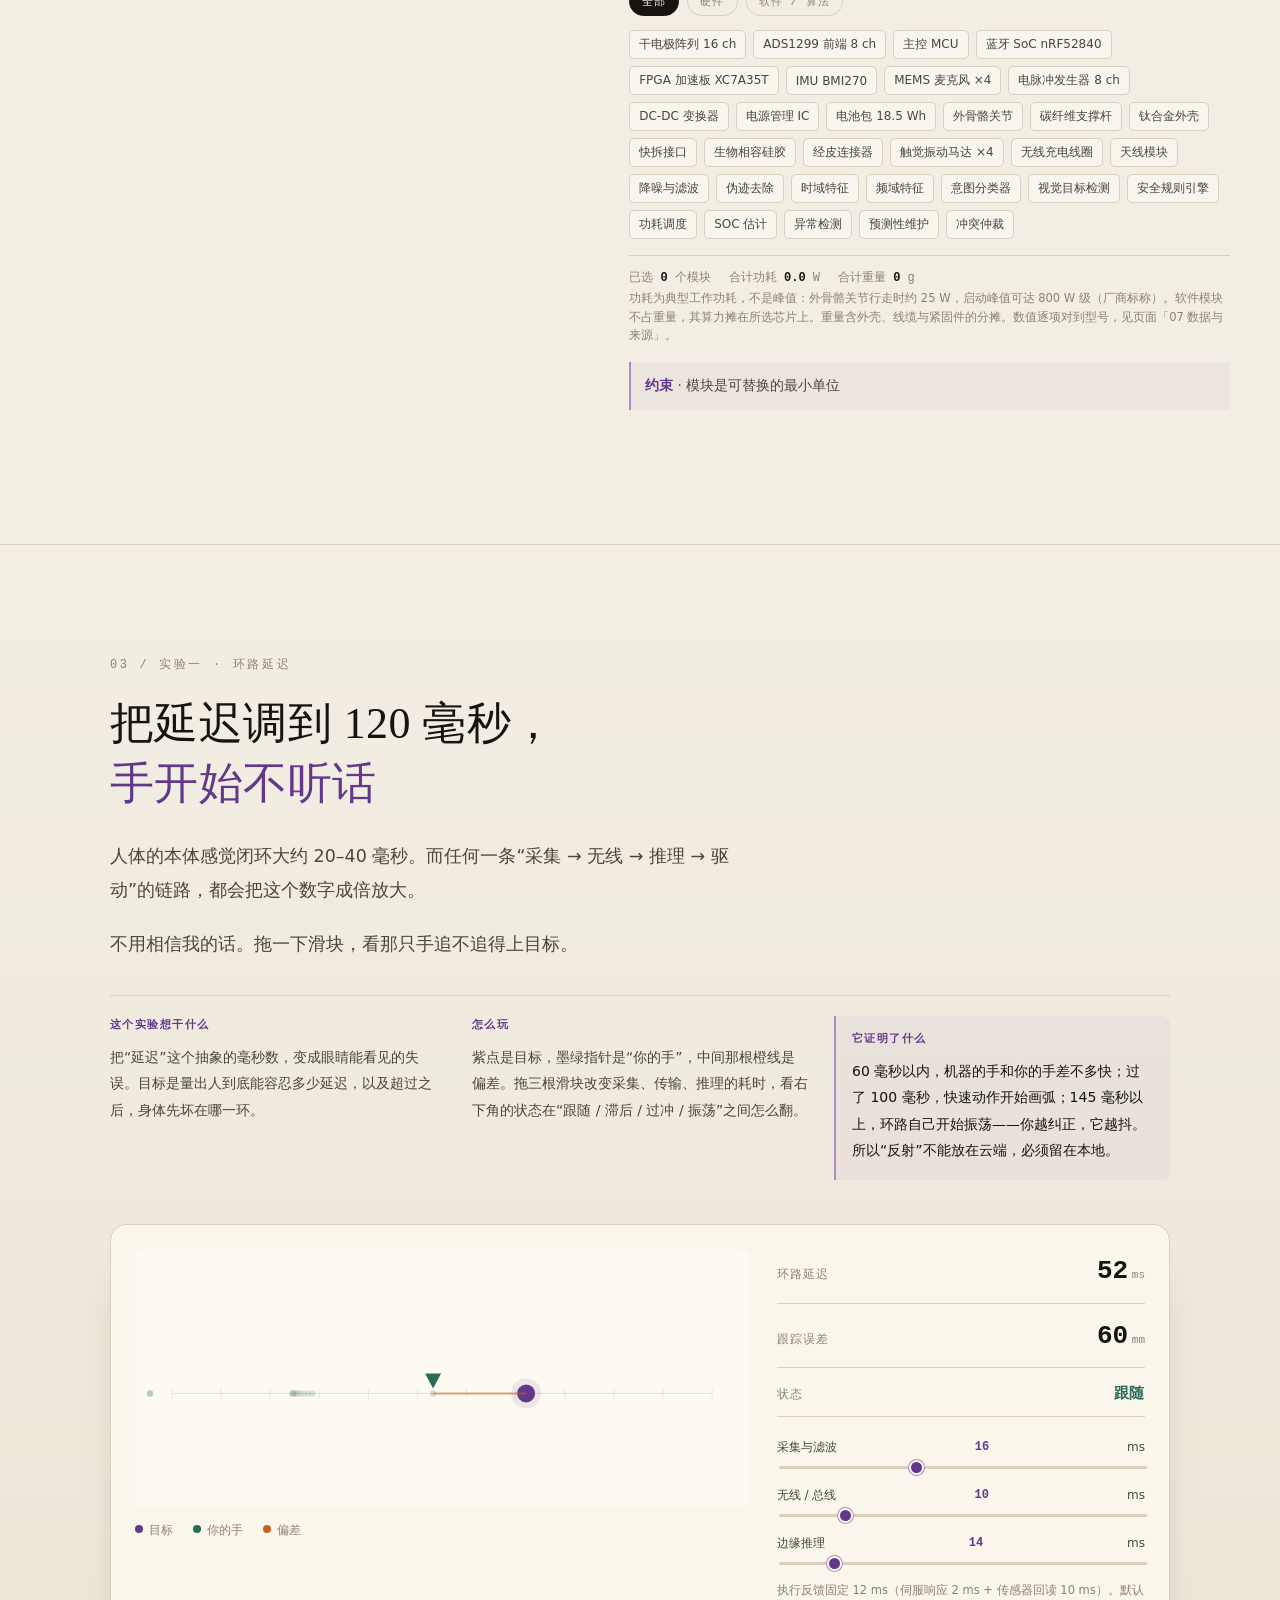
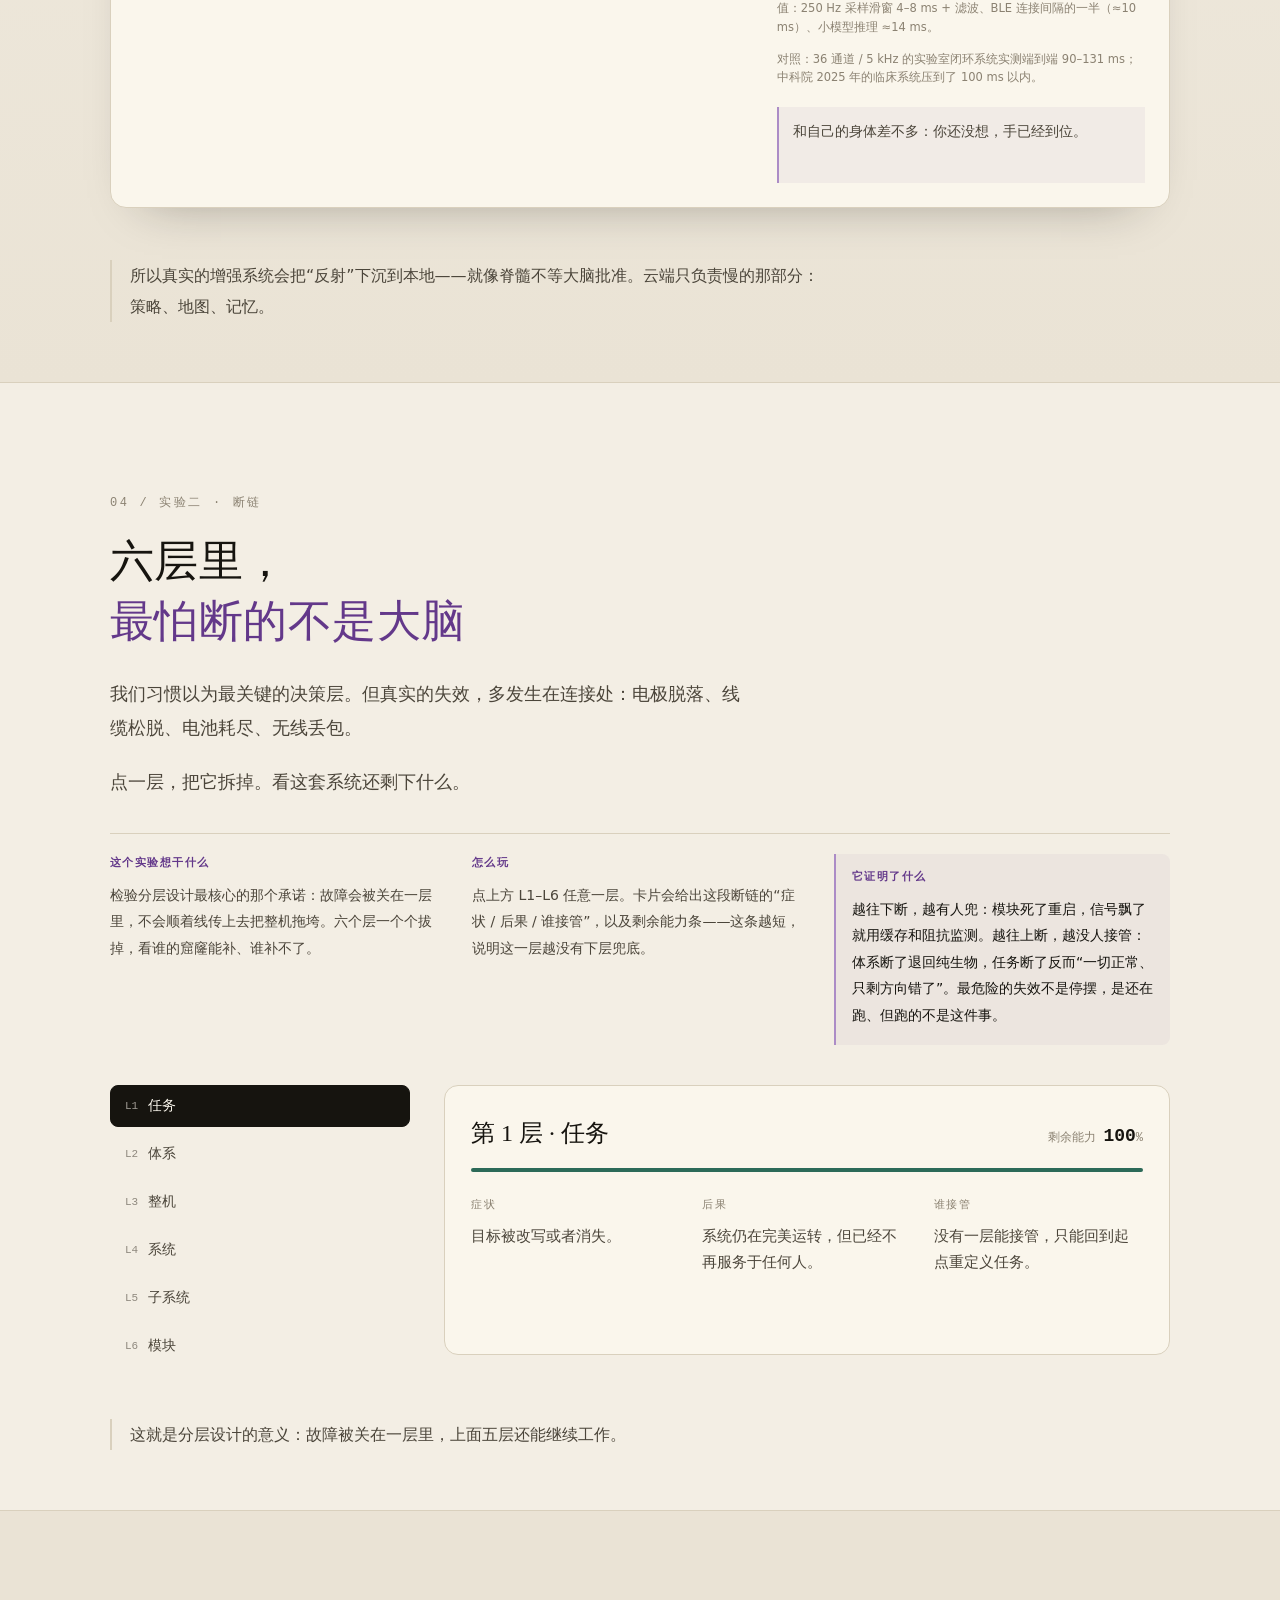
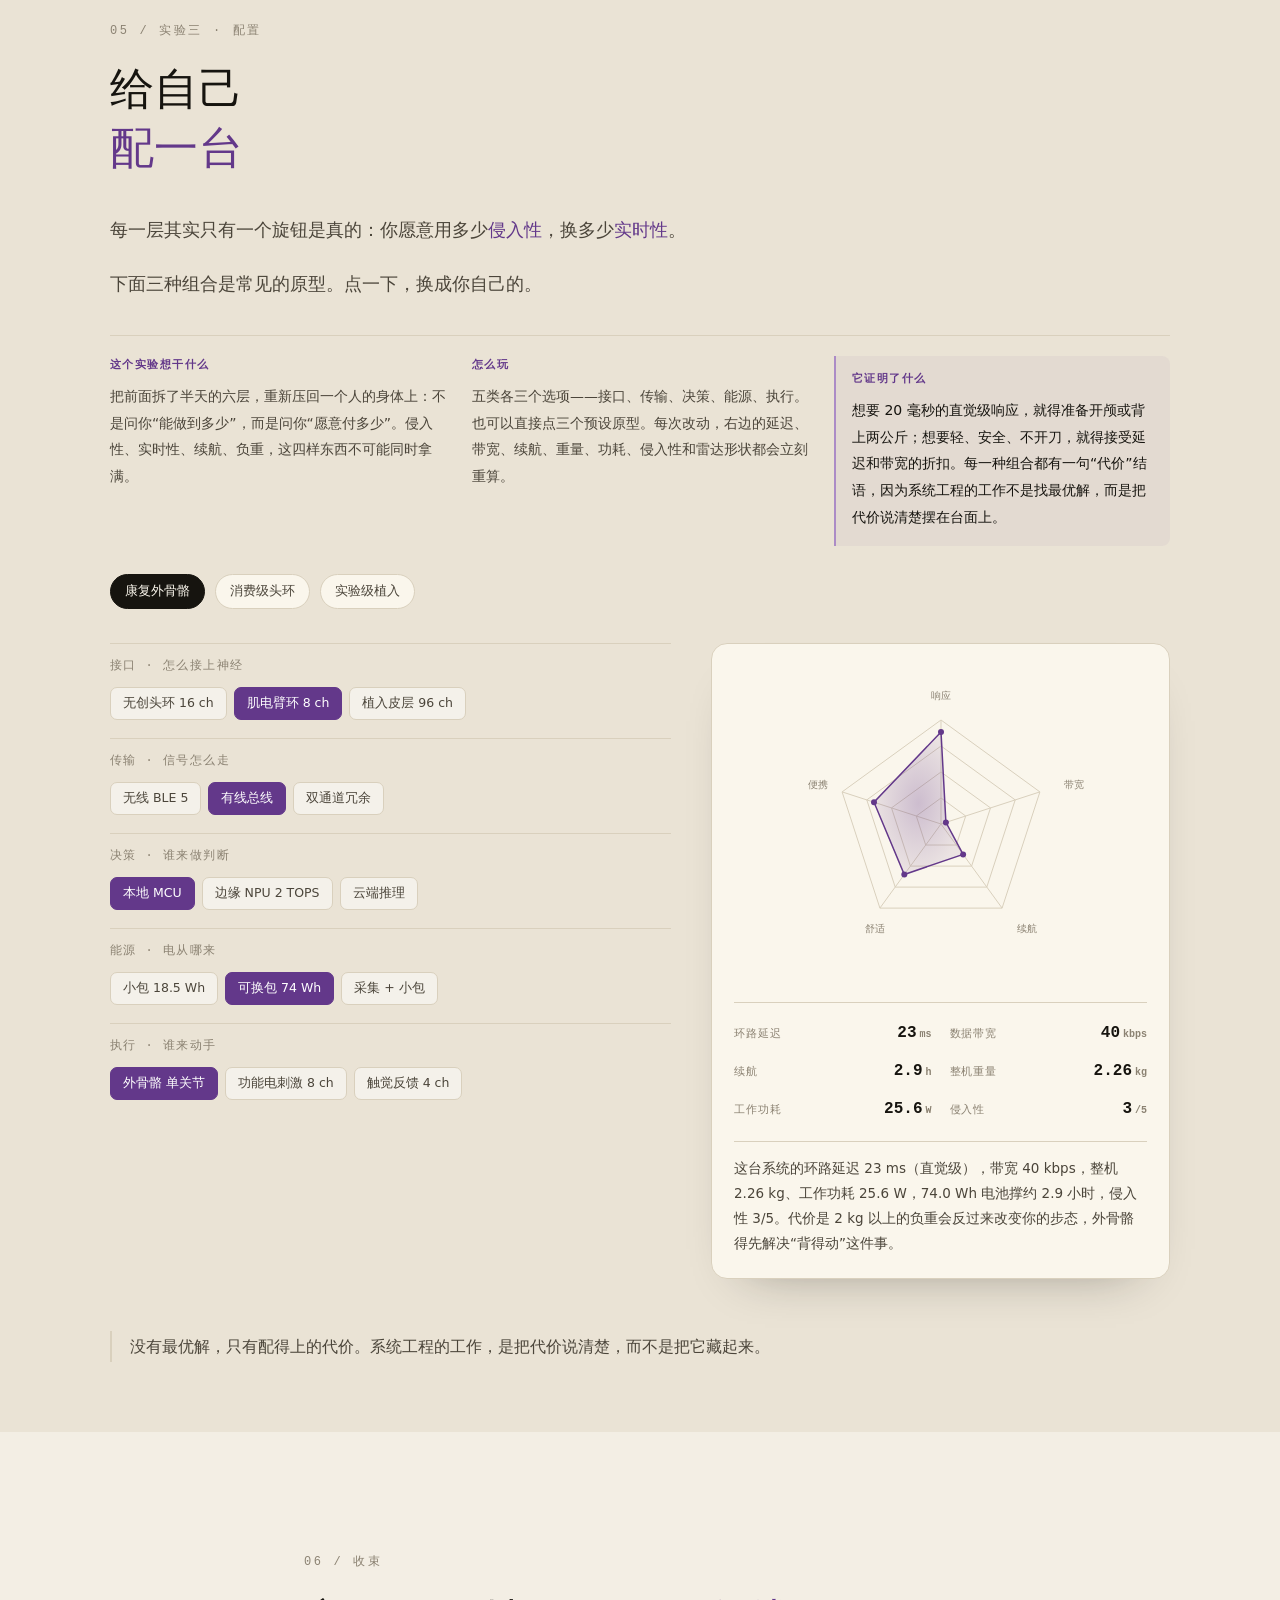
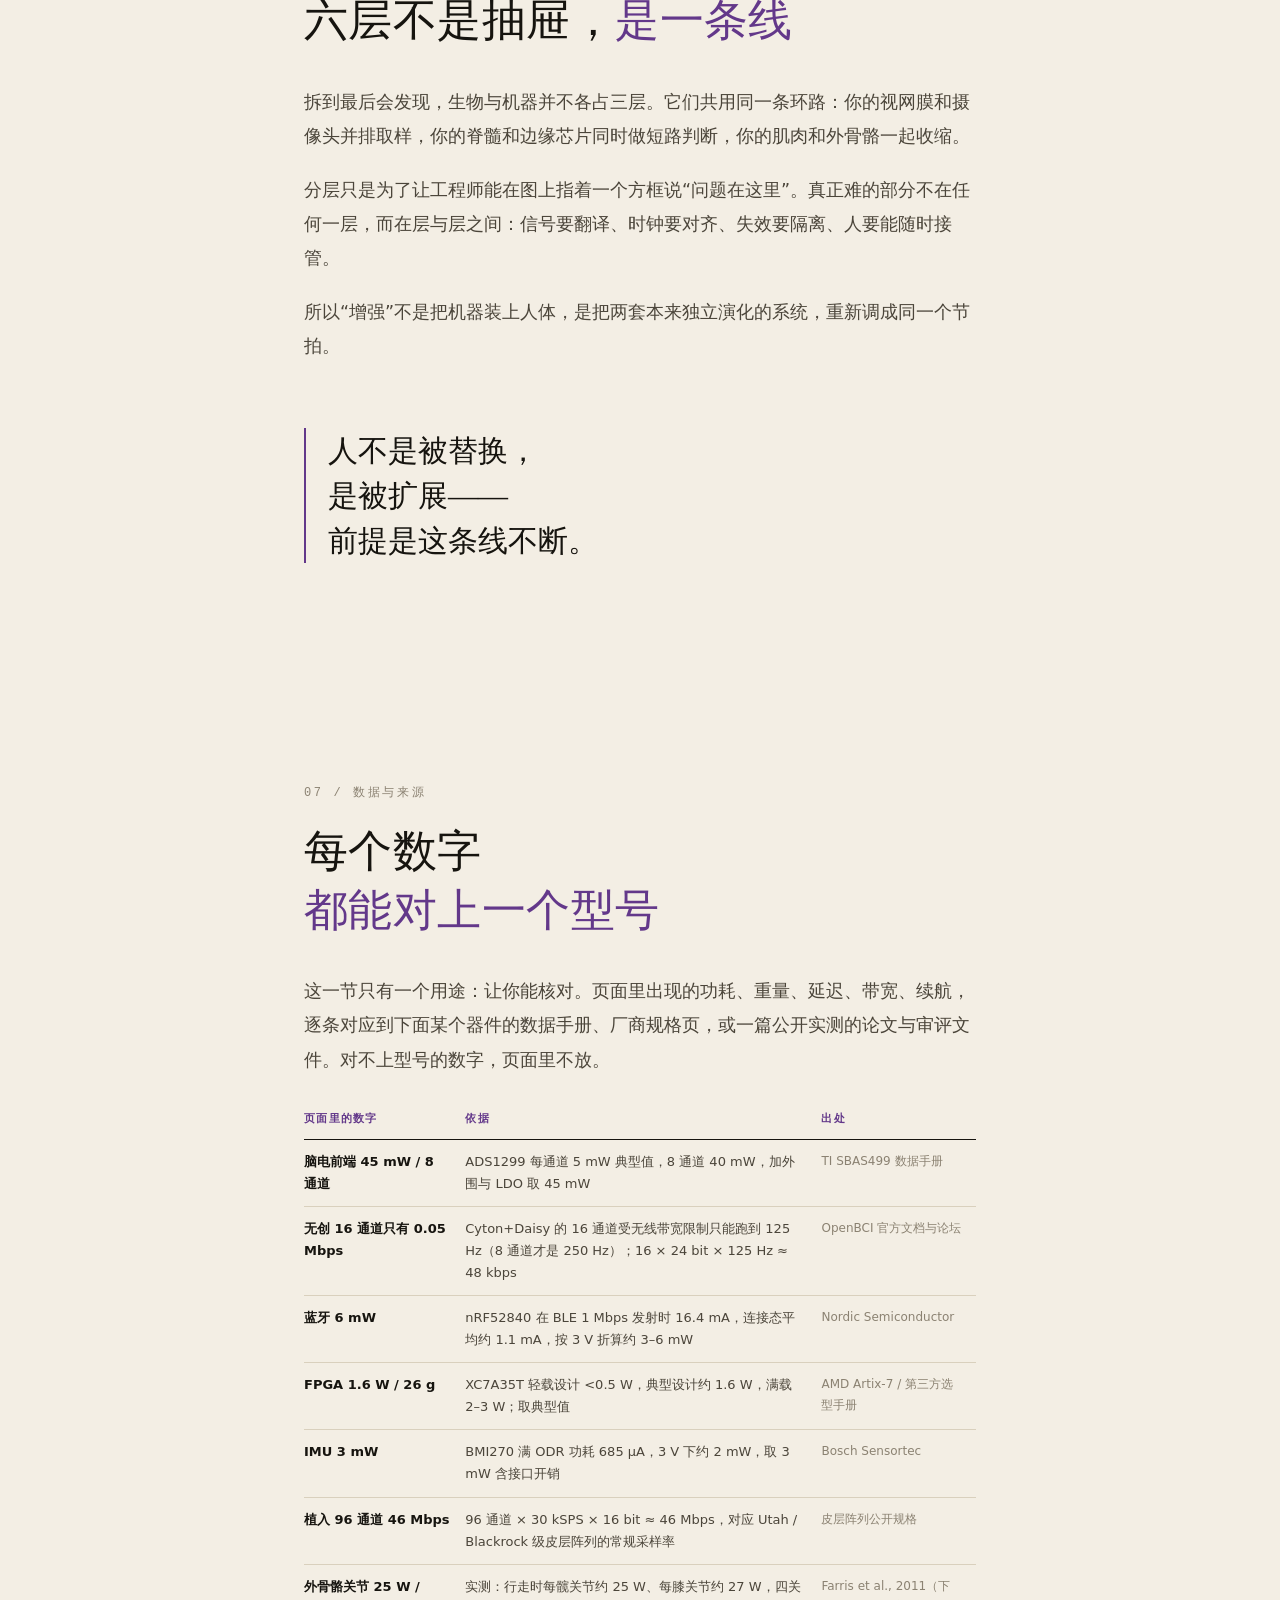
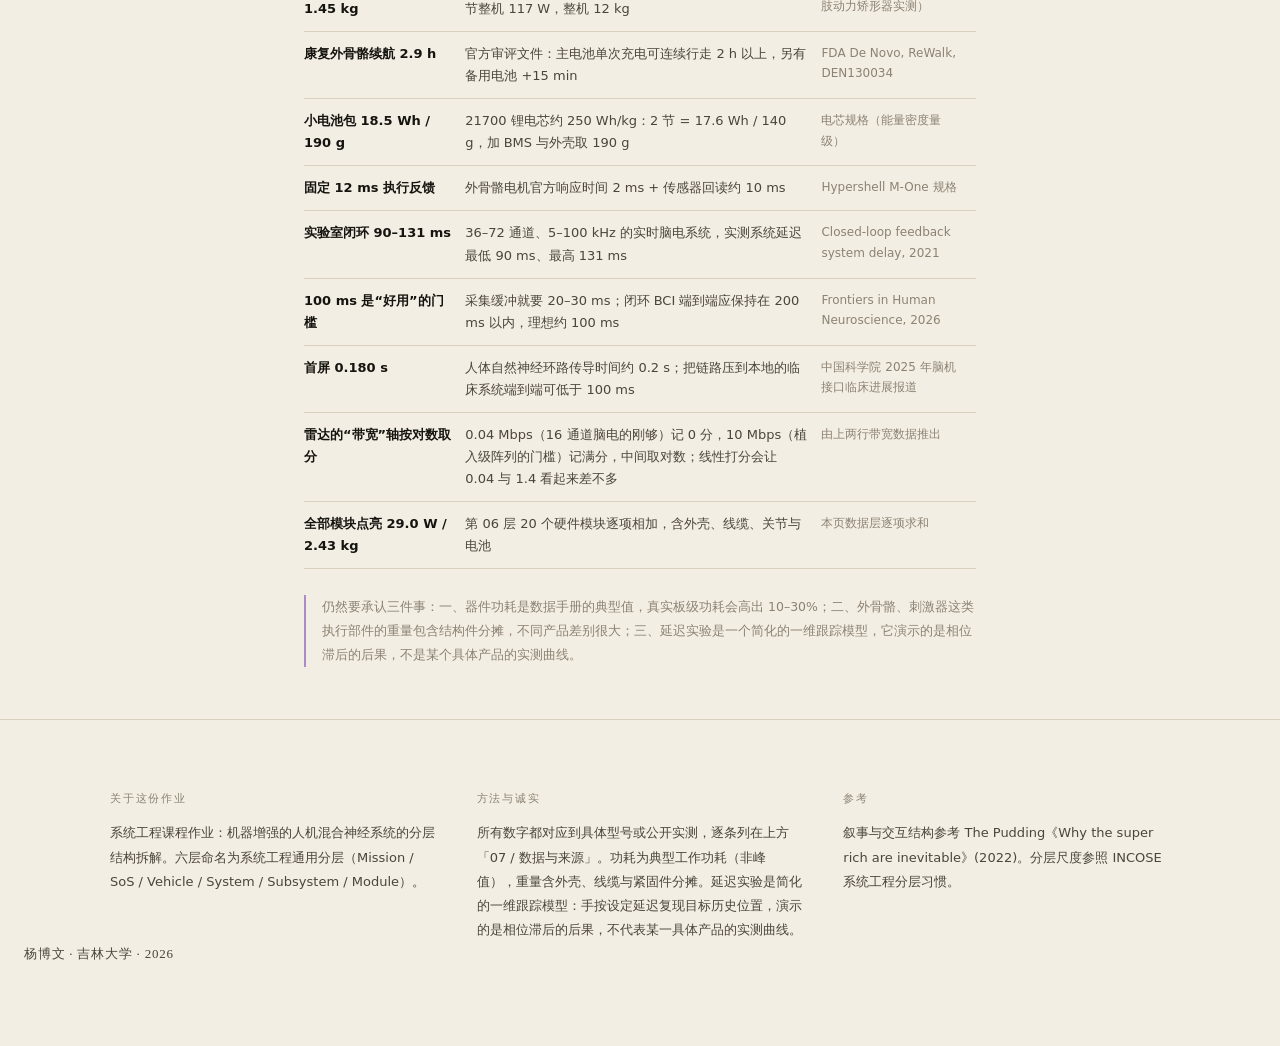
==== commit 02273215: "修正断链说明里的错字（窟巢 → 窟窿）" ====
--- a/assignment1/index.html
+++ b/assignment1/index.html
@@ -200,7 +200,7 @@
     <div class="purpose">
       <div class="p-item">
         <h5>这个实验想干什么</h5>
-        <p>检验分层设计最核心的那个承诺：故障会被关在一层里，不会顺着线传上去把整机拖垮。六个层一个个拔掉，看谁的窟巢能补、谁补不了。</p>
+        <p>检验分层设计最核心的那个承诺：故障会被关在一层里，不会顺着线传上去把整机拖垮。六个层一个个拔掉，看谁的窟窿能补、谁补不了。</p>
       </div>
       <div class="p-item">
         <h5>怎么玩</h5>
